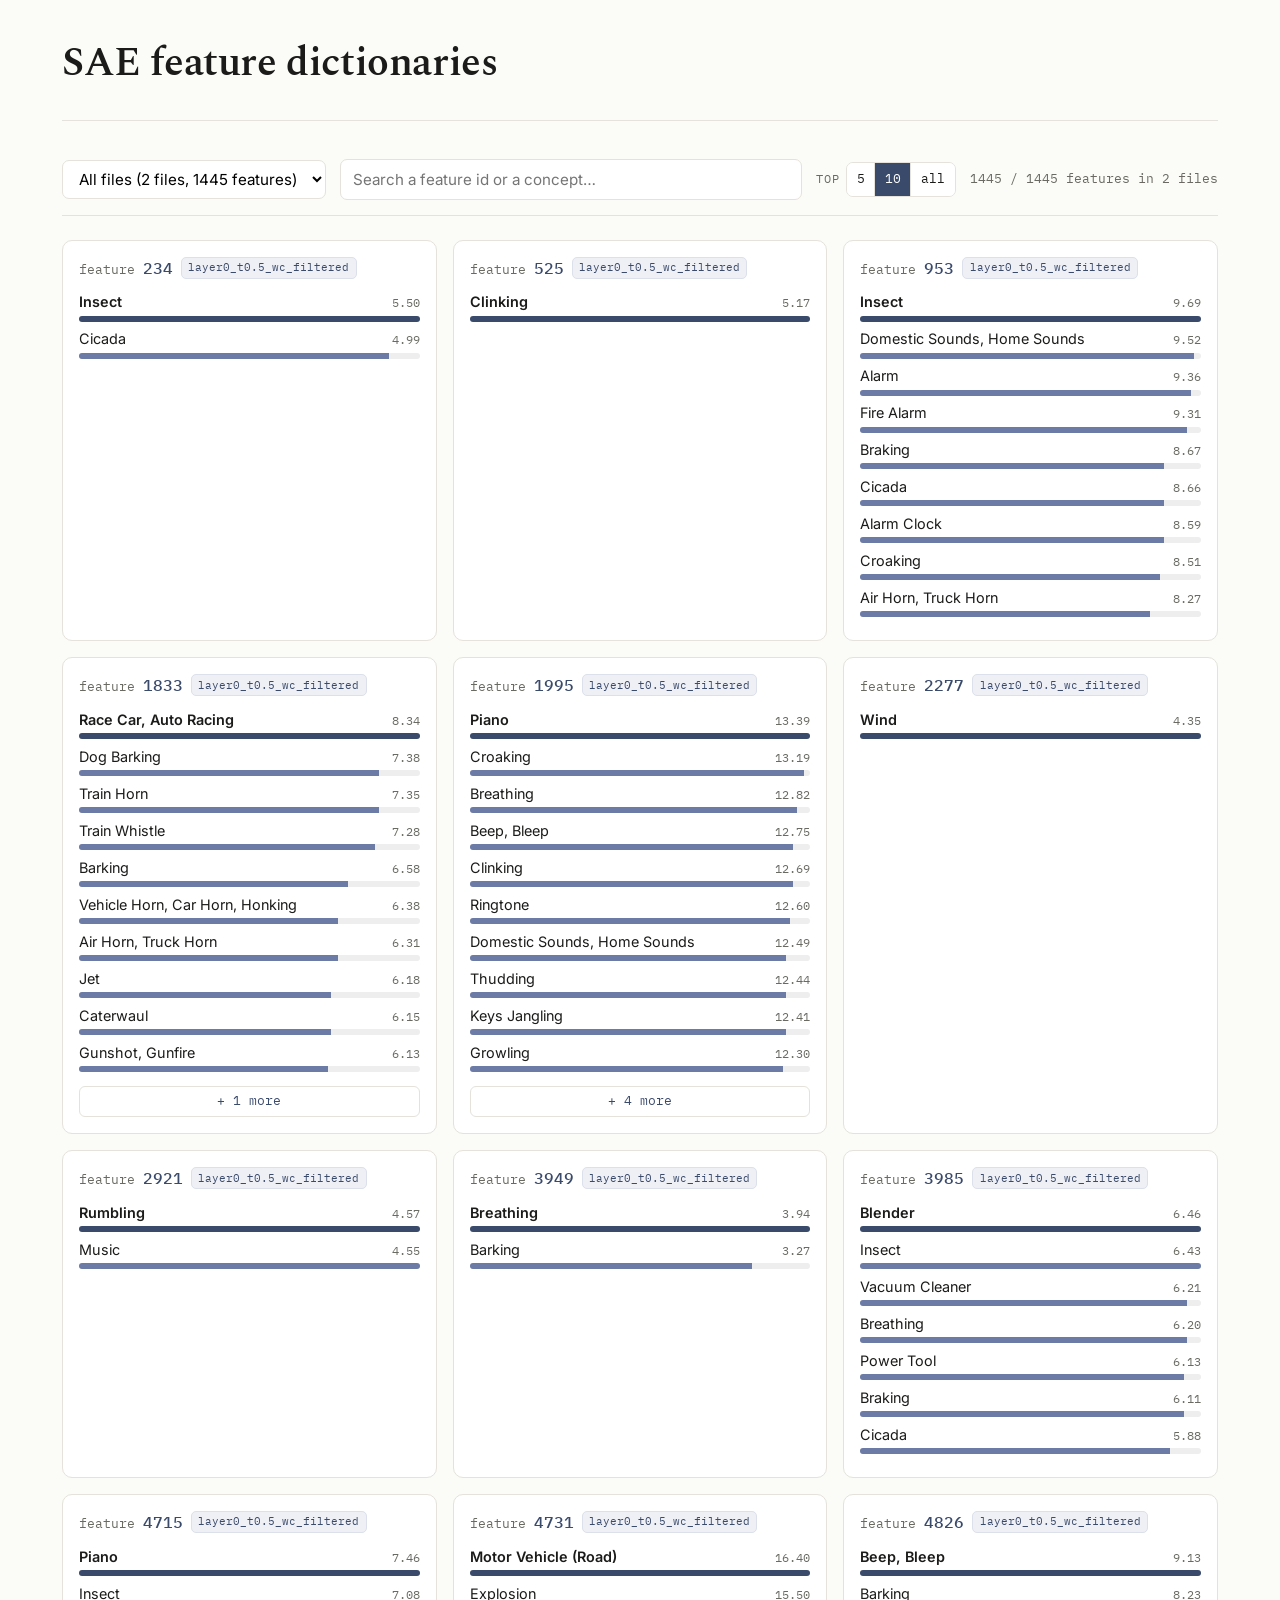
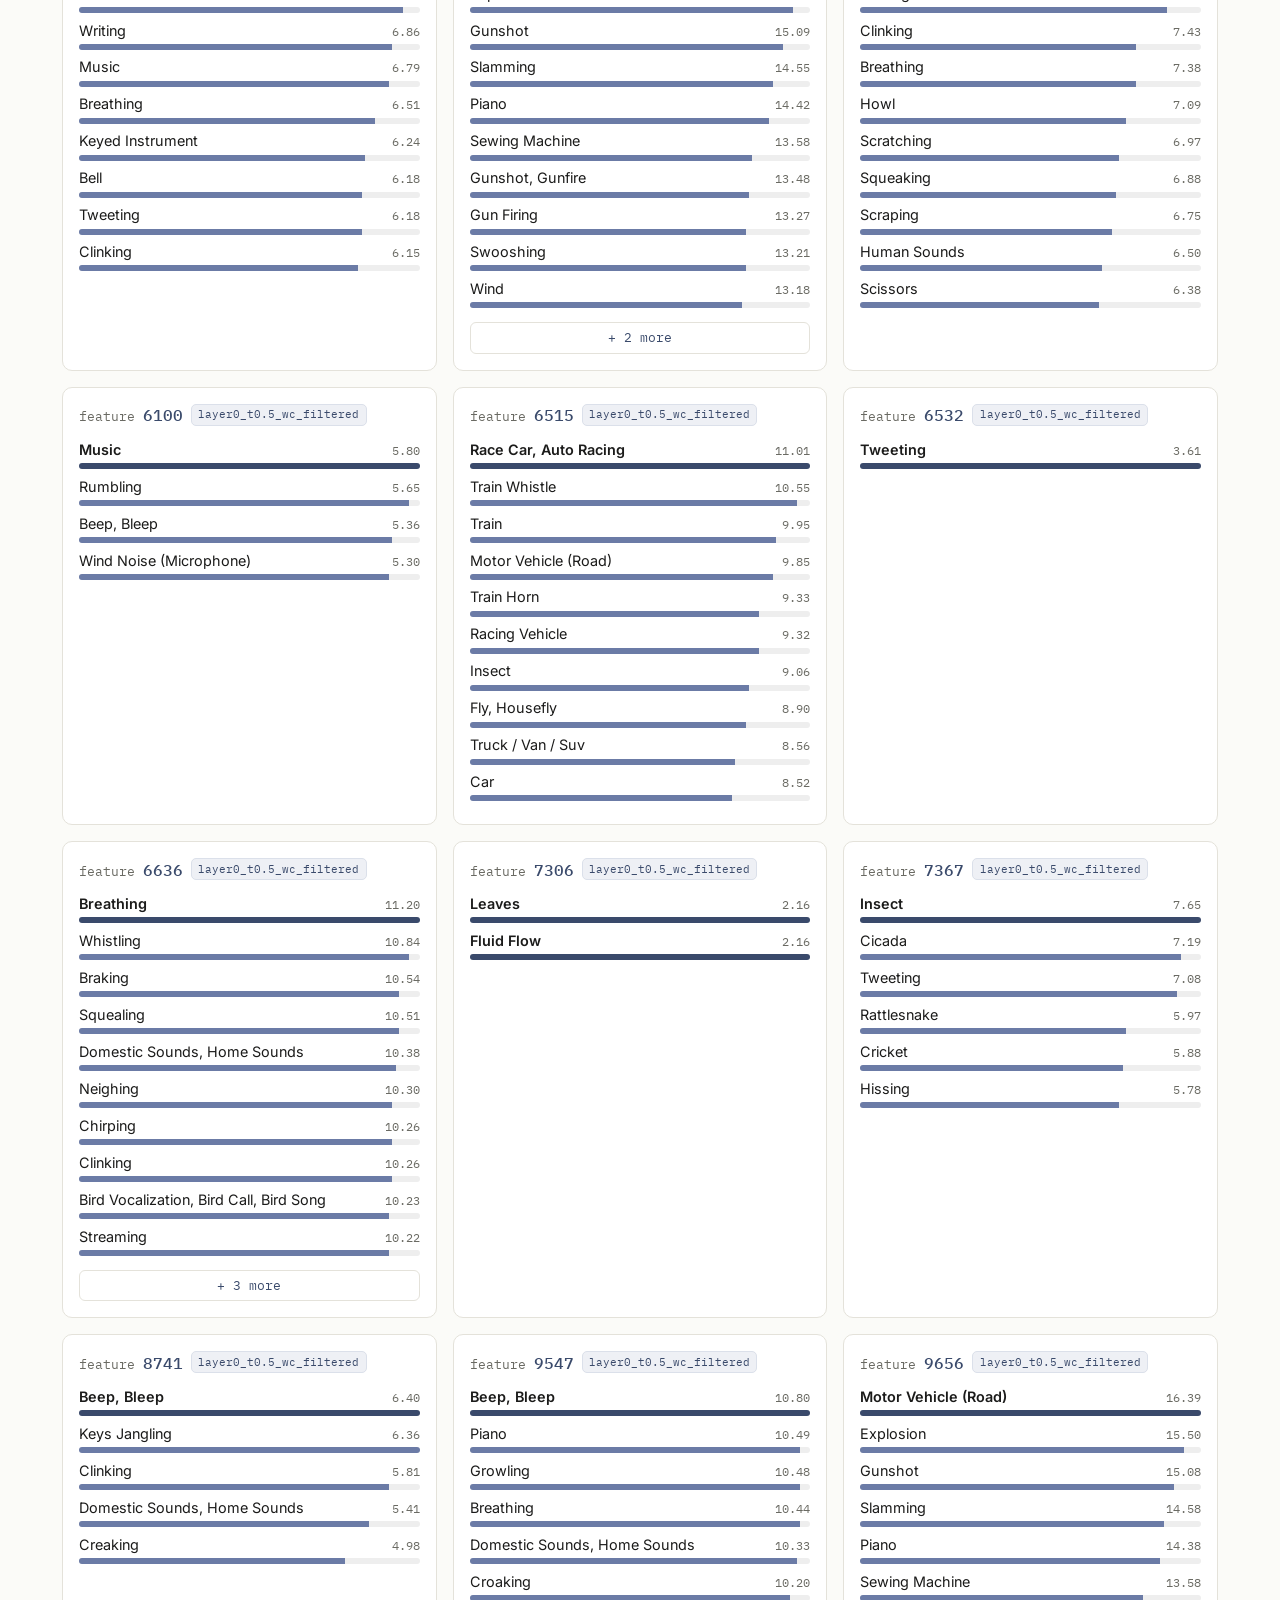
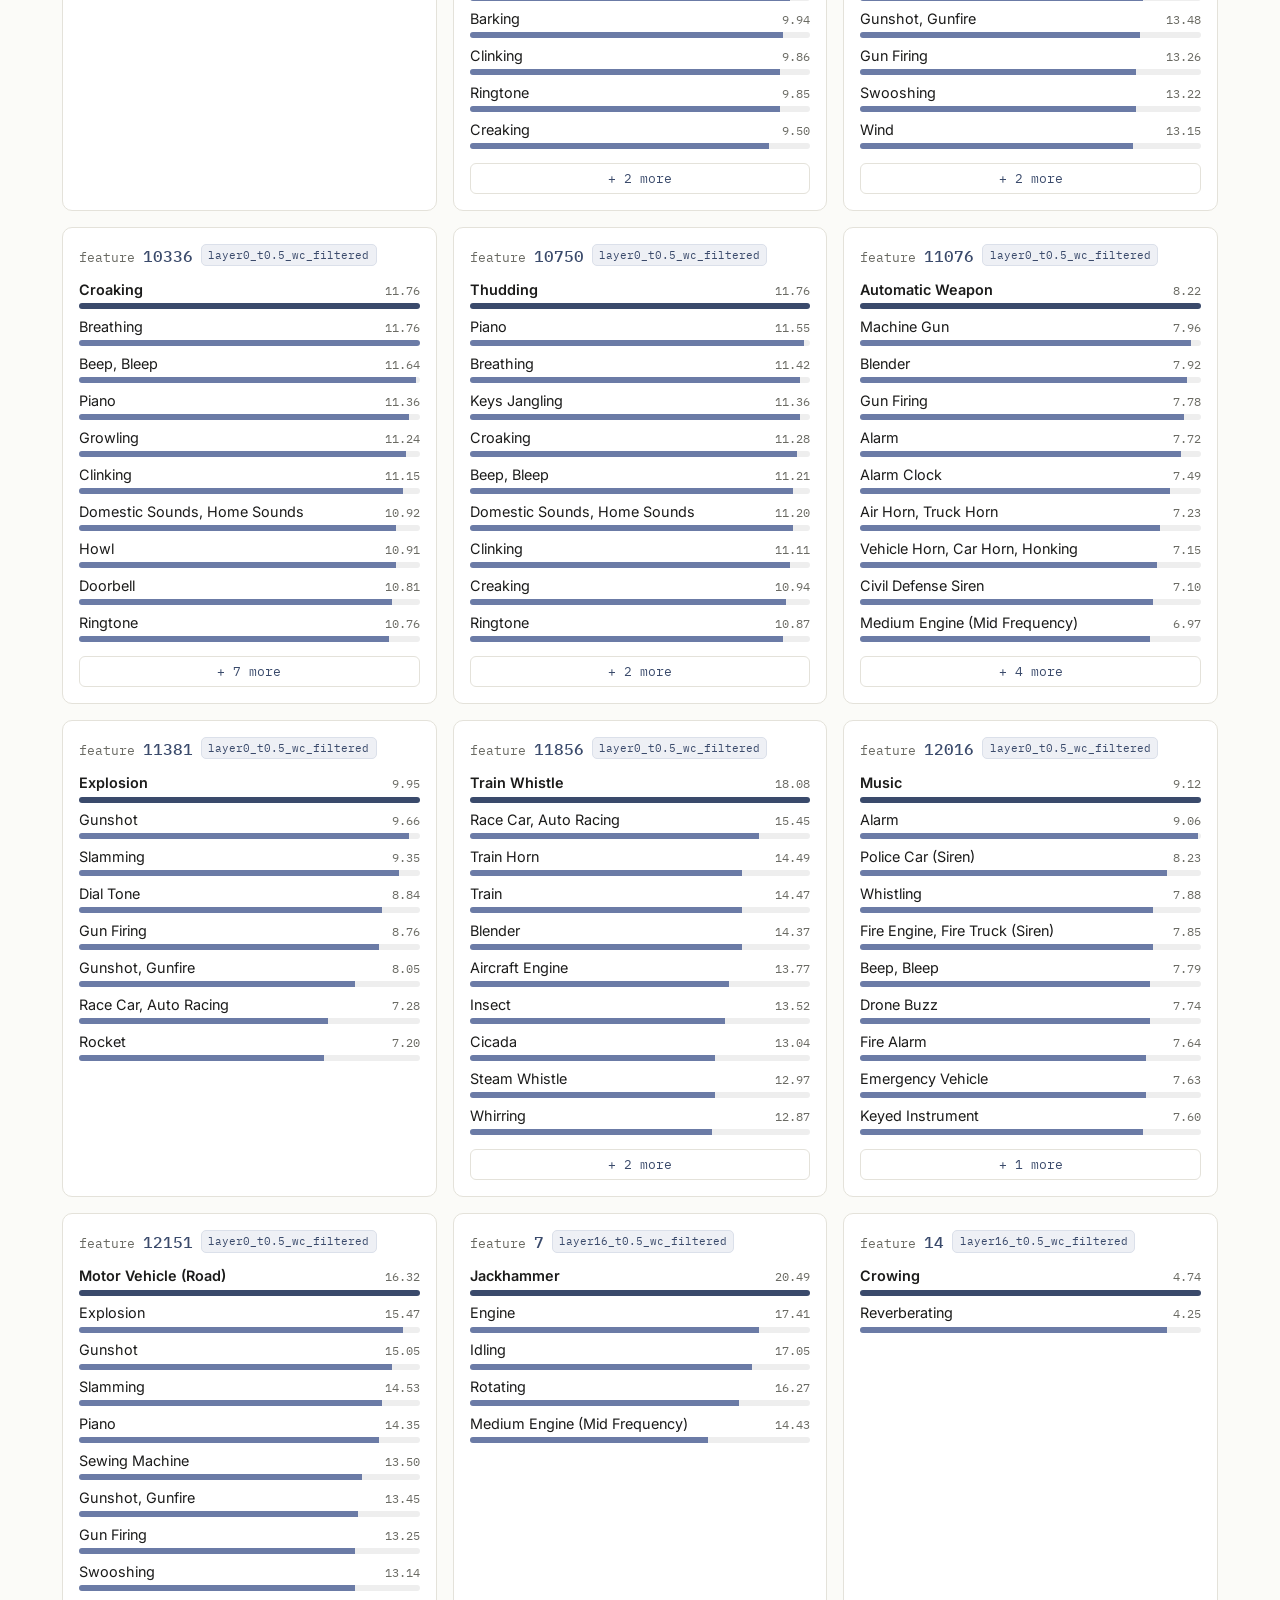
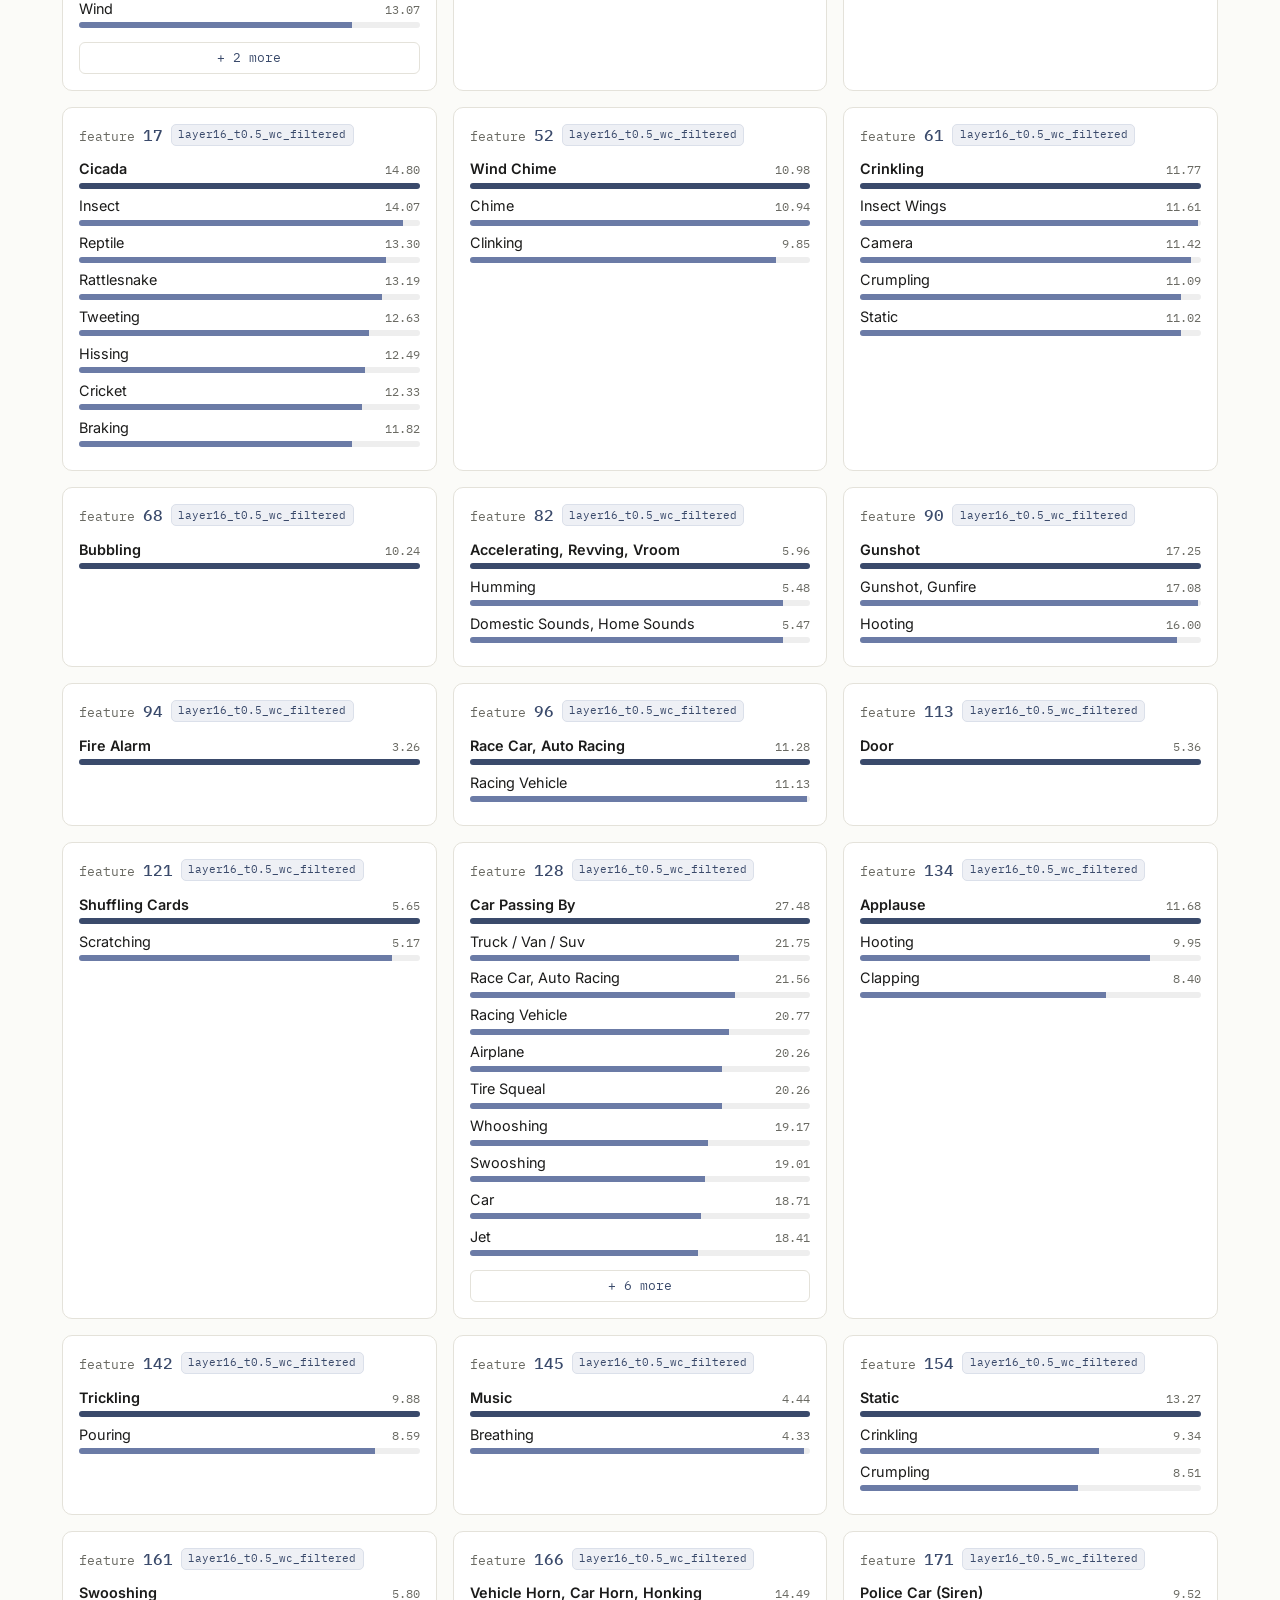
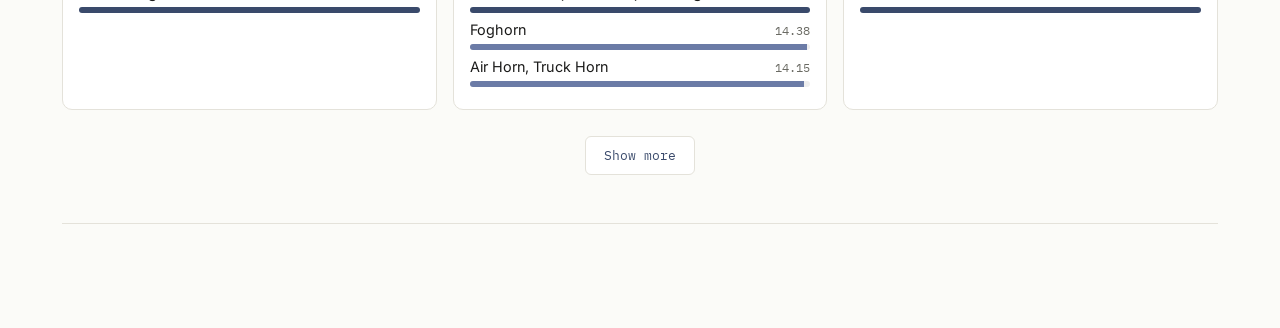
==== feat_site/index.html @ 9f679243 "features" ====
<!doctype html>
<html lang="en">
<head>
<meta charset="utf-8">
<meta name="viewport" content="width=device-width, initial-scale=1">
<title>SAE feature dictionaries</title>
<link href="https://cdn.jsdelivr.net/npm/bootstrap@5.3.3/dist/css/bootstrap.min.css" rel="stylesheet">
<link href="https://fonts.googleapis.com/css2?family=Spectral:wght@400;500;600&family=Inter:wght@400;500;600&family=IBM+Plex+Mono:wght@400;500&display=swap" rel="stylesheet">
<link href="assets/style.css" rel="stylesheet">
</head>
<body>
<div class="container page">
  <header class="page-head">
    <h1 class="page-title">SAE feature dictionaries</h1>
    
    
  </header>

  <div class="controls">
    <select id="fileselect" class="file-select" aria-label="Choose file"></select>
    <input id="search" class="search" type="search"
      placeholder="Search a feature id or a concept&hellip;" autocomplete="off">
    <div class="ctl-group">
      <span class="ctl-label">top</span>
      <div class="seg" id="topseg">
        <button data-top="5">5</button>
        <button data-top="10">10</button>
        <button data-top="all">all</button>
      </div>
    </div>
    <span class="count" id="count"></span>
  </div>

  <main id="grid" class="grid"></main>
  <div class="load-more-wrap"><button id="loadmore" class="more-btn" hidden>Show more</button></div>

  <footer class="page-foot"></footer>
</div>

<script id="feat-data" type="application/json">[{"label": "layer0_t0.5_wc_filtered", "features": [{"id": "234", "concepts": [{"label": "Insect", "score": 5.497981059936174}, {"label": "Cicada", "score": 4.986441928388727}]}, {"id": "525", "concepts": [{"label": "Clinking", "score": 5.16692954366849}]}, {"id": "953", "concepts": [{"label": "Insect", "score": 9.693608892305717}, {"label": "Domestic Sounds, Home Sounds", "score": 9.521941546646385}, {"label": "Alarm", "score": 9.355978454892968}, {"label": "Fire Alarm", "score": 9.311098923128055}, {"label": "Braking", "score": 8.66773242990781}, {"label": "Cicada", "score": 8.661914084389913}, {"label": "Alarm Clock", "score": 8.58941808680193}, {"label": "Croaking", "score": 8.509483874502624}, {"label": "Air Horn, Truck Horn", "score": 8.272303659598393}]}, {"id": "1833", "concepts": [{"label": "Race Car, Auto Racing", "score": 8.342959026667224}, {"label": "Dog Barking", "score": 7.381307679616384}, {"label": "Train Horn", "score": 7.345551204511264}, {"label": "Train Whistle", "score": 7.284923001400588}, {"label": "Barking", "score": 6.579825343803526}, {"label": "Vehicle Horn, Car Horn, Honking", "score": 6.382209384471036}, {"label": "Air Horn, Truck Horn", "score": 6.307901048532512}, {"label": "Jet", "score": 6.182323240119584}, {"label": "Caterwaul", "score": 6.153376821750539}, {"label": "Gunshot, Gunfire", "score": 6.129316453689152}, {"label": "Gun Firing", "score": 6.067485214552942}]}, {"id": "1995", "concepts": [{"label": "Piano", "score": 13.392192671926153}, {"label": "Croaking", "score": 13.186085941946095}, {"label": "Breathing", "score": 12.81736167932289}, {"label": "Beep, Bleep", "score": 12.748842169549192}, {"label": "Clinking", "score": 12.692805120296185}, {"label": "Ringtone", "score": 12.602602668114052}, {"label": "Domestic Sounds, Home Sounds", "score": 12.488989249646291}, {"label": "Thudding", "score": 12.43928082623681}, {"label": "Keys Jangling", "score": 12.4130060005618}, {"label": "Growling", "score": 12.300001740207009}, {"label": "Telephone Bell Ringing", "score": 12.292127563404085}, {"label": "Creaking", "score": 12.241260056157111}, {"label": "Clucking", "score": 12.12213862056977}, {"label": "Chinking", "score": 12.11674385629139}]}, {"id": "2277", "concepts": [{"label": "Wind", "score": 4.35407214432629}]}, {"id": "2921", "concepts": [{"label": "Rumbling", "score": 4.572833767737605}, {"label": "Music", "score": 4.552476929342084}]}, {"id": "3949", "concepts": [{"label": "Breathing", "score": 3.9371271257930855}, {"label": "Barking", "score": 3.2730288581620752}]}, {"id": "3985", "concepts": [{"label": "Blender", "score": 6.460724340433884}, {"label": "Insect", "score": 6.43324135811211}, {"label": "Vacuum Cleaner", "score": 6.212749876322706}, {"label": "Breathing", "score": 6.198005147413104}, {"label": "Power Tool", "score": 6.126811825269661}, {"label": "Braking", "score": 6.106904997692476}, {"label": "Cicada", "score": 5.883788932592286}]}, {"id": "4715", "concepts": [{"label": "Piano", "score": 7.460639789993398}, {"label": "Insect", "score": 7.084079226025225}, {"label": "Writing", "score": 6.859406386506815}, {"label": "Music", "score": 6.789639838242161}, {"label": "Breathing", "score": 6.510224910079582}, {"label": "Keyed Instrument", "score": 6.235450237650709}, {"label": "Bell", "score": 6.180851766448227}, {"label": "Tweeting", "score": 6.180851766448227}, {"label": "Clinking", "score": 6.151097233525784}]}, {"id": "4731", "concepts": [{"label": "Motor Vehicle (Road)", "score": 16.402723452885397}, {"label": "Explosion", "score": 15.502811069605386}, {"label": "Gunshot", "score": 15.089084165581593}, {"label": "Slamming", "score": 14.547711031692163}, {"label": "Piano", "score": 14.418997197847547}, {"label": "Sewing Machine", "score": 13.583349875319561}, {"label": "Gunshot, Gunfire", "score": 13.484058616621642}, {"label": "Gun Firing", "score": 13.270438807503593}, {"label": "Swooshing", "score": 13.209203683174419}, {"label": "Wind", "score": 13.180689959564742}, {"label": "Rocket", "score": 13.056542314275903}, {"label": "Breathing", "score": 12.812134758242111}]}, {"id": "4826", "concepts": [{"label": "Beep, Bleep", "score": 9.133854129429196}, {"label": "Barking", "score": 8.229571786881374}, {"label": "Clinking", "score": 7.431666248624411}, {"label": "Breathing", "score": 7.379717129718196}, {"label": "Howl", "score": 7.089928835215656}, {"label": "Scratching", "score": 6.973491833500432}, {"label": "Squeaking", "score": 6.881189269855609}, {"label": "Scraping", "score": 6.746948230921578}, {"label": "Human Sounds", "score": 6.496906013166073}, {"label": "Scissors", "score": 6.375803292807575}]}, {"id": "6100", "concepts": [{"label": "Music", "score": 5.800013070233034}, {"label": "Rumbling", "score": 5.645220315568708}, {"label": "Beep, Bleep", "score": 5.363120261094337}, {"label": "Wind Noise (Microphone)", "score": 5.303213189232854}]}, {"id": "6515", "concepts": [{"label": "Race Car, Auto Racing", "score": 11.008894525262772}, {"label": "Train Whistle", "score": 10.553930186685887}, {"label": "Train", "score": 9.95191307089229}, {"label": "Motor Vehicle (Road)", "score": 9.852366855399696}, {"label": "Train Horn", "score": 9.334637350298806}, {"label": "Racing Vehicle", "score": 9.316288226071975}, {"label": "Insect", "score": 9.060741974366724}, {"label": "Fly, Housefly", "score": 8.89623006196512}, {"label": "Truck / Van / Suv", "score": 8.562298482511377}, {"label": "Car", "score": 8.522449163407265}]}, {"id": "6532", "concepts": [{"label": "Tweeting", "score": 3.605274666628225}]}, {"id": "6636", "concepts": [{"label": "Breathing", "score": 11.19831173299872}, {"label": "Whistling", "score": 10.842989180049505}, {"label": "Braking", "score": 10.540244102044184}, {"label": "Squealing", "score": 10.511150700510093}, {"label": "Domestic Sounds, Home Sounds", "score": 10.383910790550127}, {"label": "Neighing", "score": 10.304576698707095}, {"label": "Chirping", "score": 10.2636640351302}, {"label": "Clinking", "score": 10.257817068281442}, {"label": "Bird Vocalization, Bird Call, Bird Song", "score": 10.226132563804613}, {"label": "Streaming", "score": 10.224385550842037}, {"label": "Train Whistle", "score": 10.00253222642859}, {"label": "Insect", "score": 9.906223846243556}, {"label": "Howl", "score": 9.745767988824479}]}, {"id": "7306", "concepts": [{"label": "Leaves", "score": 2.1574527886910433}, {"label": "Fluid Flow", "score": 2.1574527886910433}]}, {"id": "7367", "concepts": [{"label": "Insect", "score": 7.645446967941042}, {"label": "Cicada", "score": 7.191260373434176}, {"label": "Tweeting", "score": 7.084079226025225}, {"label": "Rattlesnake", "score": 5.973331746665077}, {"label": "Cricket", "score": 5.883788932592286}, {"label": "Hissing", "score": 5.775864118124321}]}, {"id": "8741", "concepts": [{"label": "Beep, Bleep", "score": 6.395215256093974}, {"label": "Keys Jangling", "score": 6.363751655216088}, {"label": "Clinking", "score": 5.808682359751102}, {"label": "Domestic Sounds, Home Sounds", "score": 5.405391948408903}, {"label": "Creaking", "score": 4.977035266704911}]}, {"id": "9547", "concepts": [{"label": "Beep, Bleep", "score": 10.801044876467099}, {"label": "Piano", "score": 10.494258780174842}, {"label": "Growling", "score": 10.477415848848112}, {"label": "Breathing", "score": 10.435088277599563}, {"label": "Domestic Sounds, Home Sounds", "score": 10.329097568544015}, {"label": "Croaking", "score": 10.196254909765042}, {"label": "Barking", "score": 9.935747647889691}, {"label": "Clinking", "score": 9.857760391727044}, {"label": "Ringtone", "score": 9.845856639310659}, {"label": "Creaking", "score": 9.503414647444846}, {"label": "Bell", "score": 9.430191327416996}, {"label": "Reverberating", "score": 9.254563342909409}]}, {"id": "9656", "concepts": [{"label": "Motor Vehicle (Road)", "score": 16.390473433211625}, {"label": "Explosion", "score": 15.502811069605386}, {"label": "Gunshot", "score": 15.077506643829626}, {"label": "Slamming", "score": 14.575194878380886}, {"label": "Piano", "score": 14.377392428540302}, {"label": "Sewing Machine", "score": 13.583349875319561}, {"label": "Gunshot, Gunfire", "score": 13.484058616621642}, {"label": "Gun Firing", "score": 13.262724286640239}, {"label": "Swooshing", "score": 13.218722970801744}, {"label": "Wind", "score": 13.153279486225868}, {"label": "Rocket", "score": 13.056542314275903}, {"label": "Breathing", "score": 12.800613374504882}]}, {"id": "10336", "concepts": [{"label": "Croaking", "score": 11.76103498613736}, {"label": "Breathing", "score": 11.760078152211737}, {"label": "Beep, Bleep", "score": 11.63670622118151}, {"label": "Piano", "score": 11.36337153586467}, {"label": "Growling", "score": 11.239561164831061}, {"label": "Clinking", "score": 11.149036807940316}, {"label": "Domestic Sounds, Home Sounds", "score": 10.919137939696808}, {"label": "Howl", "score": 10.908176005665418}, {"label": "Doorbell", "score": 10.806684901491222}, {"label": "Ringtone", "score": 10.75564334050842}, {"label": "Vehicle Horn, Car Horn, Honking", "score": 10.418581514270677}, {"label": "Barking", "score": 10.402451591129708}, {"label": "Ringing", "score": 10.391000242716222}, {"label": "Bell", "score": 10.321783105237811}, {"label": "Telephone Bell Ringing", "score": 10.207529350243082}, {"label": "Reverberating", "score": 10.201434219868561}, {"label": "Creaking", "score": 10.062590589819912}]}, {"id": "10750", "concepts": [{"label": "Thudding", "score": 11.758313671996973}, {"label": "Piano", "score": 11.550547440576603}, {"label": "Breathing", "score": 11.419969584047497}, {"label": "Keys Jangling", "score": 11.364241513300094}, {"label": "Croaking", "score": 11.279467790802462}, {"label": "Beep, Bleep", "score": 11.211850658957692}, {"label": "Domestic Sounds, Home Sounds", "score": 11.199979197016178}, {"label": "Clinking", "score": 11.109467044511153}, {"label": "Creaking", "score": 10.938651967404653}, {"label": "Ringtone", "score": 10.867519990837351}, {"label": "Knocking", "score": 10.803084944384999}, {"label": "Growling", "score": 10.737472287492364}]}, {"id": "11076", "concepts": [{"label": "Automatic Weapon", "score": 8.220156971279911}, {"label": "Machine Gun", "score": 7.961332387338602}, {"label": "Blender", "score": 7.9160291763221675}, {"label": "Gun Firing", "score": 7.780898284779594}, {"label": "Alarm", "score": 7.719968561727548}, {"label": "Alarm Clock", "score": 7.486578538769553}, {"label": "Air Horn, Truck Horn", "score": 7.232852592620078}, {"label": "Vehicle Horn, Car Horn, Honking", "score": 7.152466585999496}, {"label": "Civil Defense Siren", "score": 7.0956705810164555}, {"label": "Medium Engine (Mid Frequency)", "score": 6.969095074714442}, {"label": "Fire Alarm", "score": 6.965212505441053}, {"label": "Scissors", "score": 6.837808942202635}, {"label": "Buzzing", "score": 6.670421713428073}, {"label": "Domestic Sounds, Home Sounds", "score": 6.667638667179306}]}, {"id": "11381", "concepts": [{"label": "Explosion", "score": 9.95191307089229}, {"label": "Gunshot", "score": 9.65563115816923}, {"label": "Slamming", "score": 9.34652670165741}, {"label": "Dial Tone", "score": 8.83581336882402}, {"label": "Gun Firing", "score": 8.75743060922574}, {"label": "Gunshot, Gunfire", "score": 8.05021221845637}, {"label": "Race Car, Auto Racing", "score": 7.284923001400588}, {"label": "Rocket", "score": 7.202589129786291}]}, {"id": "11856", "concepts": [{"label": "Train Whistle", "score": 18.075383388793668}, {"label": "Race Car, Auto Racing", "score": 15.447822668742637}, {"label": "Train Horn", "score": 14.48642061614294}, {"label": "Train", "score": 14.470235142312157}, {"label": "Blender", "score": 14.370213545767067}, {"label": "Aircraft Engine", "score": 13.76855054885689}, {"label": "Insect", "score": 13.517313582303874}, {"label": "Cicada", "score": 13.042513592647133}, {"label": "Steam Whistle", "score": 12.972329798686086}, {"label": "Whirring", "score": 12.86766036361754}, {"label": "Power Tool", "score": 12.807681963892737}, {"label": "Jet", "score": 12.655149422248124}]}, {"id": "12016", "concepts": [{"label": "Music", "score": 9.115141529187014}, {"label": "Alarm", "score": 9.05701676404333}, {"label": "Police Car (Siren)", "score": 8.232072371967412}, {"label": "Whistling", "score": 7.882299148674002}, {"label": "Fire Engine, Fire Truck (Siren)", "score": 7.846275736039237}, {"label": "Beep, Bleep", "score": 7.786025589658415}, {"label": "Drone Buzz", "score": 7.74339090510318}, {"label": "Fire Alarm", "score": 7.63592330149844}, {"label": "Emergency Vehicle", "score": 7.629622872271857}, {"label": "Keyed Instrument", "score": 7.601650568794463}, {"label": "Buzzing", "score": 7.554181430656217}]}, {"id": "12151", "concepts": [{"label": "Motor Vehicle (Road)", "score": 16.315606082124717}, {"label": "Explosion", "score": 15.474252804257661}, {"label": "Gunshot", "score": 15.054155553321342}, {"label": "Slamming", "score": 14.526865915051552}, {"label": "Piano", "score": 14.35058823424479}, {"label": "Sewing Machine", "score": 13.502634959185091}, {"label": "Gunshot, Gunfire", "score": 13.452909331377057}, {"label": "Gun Firing", "score": 13.248914648763332}, {"label": "Swooshing", "score": 13.141314276119346}, {"label": "Wind", "score": 13.06510999618192}, {"label": "Rocket", "score": 13.056542314275903}, {"label": "Breathing", "score": 12.790259924199637}]}]}, {"label": "layer16_t0.5_wc_filtered", "features": [{"id": "7", "concepts": [{"label": "Jackhammer", "score": 20.49494925796755}, {"label": "Engine", "score": 17.405462750631248}, {"label": "Idling", "score": 17.05415734732502}, {"label": "Rotating", "score": 16.270181469531625}, {"label": "Medium Engine (Mid Frequency)", "score": 14.428519492110647}]}, {"id": "14", "concepts": [{"label": "Crowing", "score": 4.739411097176328}, {"label": "Reverberating", "score": 4.2496915162196505}]}, {"id": "17", "concepts": [{"label": "Cicada", "score": 14.79759703610529}, {"label": "Insect", "score": 14.067656060997107}, {"label": "Reptile", "score": 13.299797675964458}, {"label": "Rattlesnake", "score": 13.19053925715866}, {"label": "Tweeting", "score": 12.633973553579064}, {"label": "Hissing", "score": 12.492013733884148}, {"label": "Cricket", "score": 12.326999573327054}, {"label": "Braking", "score": 11.820971922552125}]}, {"id": "52", "concepts": [{"label": "Wind Chime", "score": 10.981430697455915}, {"label": "Chime", "score": 10.93851540894775}, {"label": "Clinking", "score": 9.854525258220928}]}, {"id": "61", "concepts": [{"label": "Crinkling", "score": 11.765031032052129}, {"label": "Insect Wings", "score": 11.614336428317056}, {"label": "Camera", "score": 11.424359038174568}, {"label": "Crumpling", "score": 11.090245865914289}, {"label": "Static", "score": 11.017554807786913}]}, {"id": "68", "concepts": [{"label": "Bubbling", "score": 10.235057802042473}]}, {"id": "82", "concepts": [{"label": "Accelerating, Revving, Vroom", "score": 5.9638857747172676}, {"label": "Humming", "score": 5.475387640872252}, {"label": "Domestic Sounds, Home Sounds", "score": 5.471356556543497}]}, {"id": "90", "concepts": [{"label": "Gunshot", "score": 17.250703300037333}, {"label": "Gunshot, Gunfire", "score": 17.08414616002411}, {"label": "Hooting", "score": 16.00417160323862}]}, {"id": "94", "concepts": [{"label": "Fire Alarm", "score": 3.257417799919164}]}, {"id": "96", "concepts": [{"label": "Race Car, Auto Racing", "score": 11.275678234934514}, {"label": "Racing Vehicle", "score": 11.126526902845955}]}, {"id": "113", "concepts": [{"label": "Door", "score": 5.362567698309206}]}, {"id": "121", "concepts": [{"label": "Shuffling Cards", "score": 5.650249770760988}, {"label": "Scratching", "score": 5.173960797591891}]}, {"id": "128", "concepts": [{"label": "Car Passing By", "score": 27.48234767077586}, {"label": "Truck / Van / Suv", "score": 21.745541208550776}, {"label": "Race Car, Auto Racing", "score": 21.55796792873529}, {"label": "Racing Vehicle", "score": 20.77058390190988}, {"label": "Airplane", "score": 20.2630577026805}, {"label": "Tire Squeal", "score": 20.2604746333476}, {"label": "Whooshing", "score": 19.17493968809827}, {"label": "Swooshing", "score": 19.008852981779075}, {"label": "Car", "score": 18.706314201021506}, {"label": "Jet", "score": 18.410739353705083}, {"label": "Subway, Metro, Underground", "score": 18.320541937040048}, {"label": "Roaring", "score": 17.669575836881528}, {"label": "Motorcycle", "score": 17.482775096629474}, {"label": "Motor Vehicle (Road)", "score": 17.064627688182647}, {"label": "Braking", "score": 16.81775860758287}, {"label": "Railroad Car, Train Wagon", "score": 15.848970233767808}]}, {"id": "134", "concepts": [{"label": "Applause", "score": 11.683216139943532}, {"label": "Hooting", "score": 9.953844665377538}, {"label": "Clapping", "score": 8.39546852363955}]}, {"id": "142", "concepts": [{"label": "Trickling", "score": 9.878331148019655}, {"label": "Pouring", "score": 8.592528289084694}]}, {"id": "145", "concepts": [{"label": "Music", "score": 4.435539436619066}, {"label": "Breathing", "score": 4.326928345850003}]}, {"id": "154", "concepts": [{"label": "Static", "score": 13.266576347600745}, {"label": "Crinkling", "score": 9.340775719530766}, {"label": "Crumpling", "score": 8.508054726224088}]}, {"id": "161", "concepts": [{"label": "Swooshing", "score": 5.795012467858754}]}, {"id": "166", "concepts": [{"label": "Vehicle Horn, Car Horn, Honking", "score": 14.48660108603902}, {"label": "Foghorn", "score": 14.37678710612486}, {"label": "Air Horn, Truck Horn", "score": 14.152040755505267}]}, {"id": "171", "concepts": [{"label": "Police Car (Siren)", "score": 9.515263649768414}]}, {"id": "186", "concepts": [{"label": "Wind Chime", "score": 3.434676054756572}]}, {"id": "191", "concepts": [{"label": "Steam Whistle", "score": 6.010992397396536}]}, {"id": "206", "concepts": [{"label": "Braking", "score": 3.8915265391443197}]}, {"id": "212", "concepts": [{"label": "Leaves", "score": 3.347664677766942}]}, {"id": "214", "concepts": [{"label": "Camera", "score": 15.338124641260105}, {"label": "Camera Shutter", "score": 14.769962397769335}, {"label": "Static", "score": 14.112322656799302}, {"label": "Crinkling", "score": 13.359467038670715}, {"label": "Crumpling", "score": 13.091820965866365}, {"label": "Insect Wings", "score": 12.537003596154019}, {"label": "Typewriter", "score": 12.50588486696125}]}, {"id": "227", "concepts": [{"label": "Human Sounds", "score": 14.669539907160436}, {"label": "Bleat", "score": 14.337451760158874}, {"label": "Cattle, Bovinae", "score": 14.259712806025151}, {"label": "Mooing", "score": 13.341055587966224}]}, {"id": "228", "concepts": [{"label": "Rub", "score": 11.181322319380468}, {"label": "Scratching", "score": 10.092120754801439}, {"label": "Filing (Rasp)", "score": 9.918611740266602}, {"label": "Writing", "score": 9.133801974373231}]}, {"id": "239", "concepts": [{"label": "Car Passing By", "score": 27.433070518616507}, {"label": "Truck / Van / Suv", "score": 22.262329542482377}, {"label": "Tire Squeal", "score": 20.601734267990064}, {"label": "Whooshing", "score": 19.7999024903558}, {"label": "Motorcycle", "score": 19.531361639303757}, {"label": "Racing Vehicle", "score": 19.42380100958587}, {"label": "Swooshing", "score": 19.252187853845466}, {"label": "Airplane", "score": 19.191309956608322}, {"label": "Roaring", "score": 19.089029297435104}, {"label": "Car", "score": 19.05189848060474}, {"label": "Race Car, Auto Racing", "score": 19.018074845768925}, {"label": "Subway, Metro, Underground", "score": 17.722334531491846}, {"label": "Motor Vehicle (Road)", "score": 17.624821863700657}, {"label": "Braking", "score": 17.135015429806884}, {"label": "Jet", "score": 16.73783905107358}]}, {"id": "247", "concepts": [{"label": "Clanging", "score": 10.507581067868863}, {"label": "Bouncing", "score": 9.475800768515583}, {"label": "Cowbell", "score": 9.33040771293129}, {"label": "Percussion", "score": 9.320609344362428}, {"label": "Glass", "score": 9.075694198147723}, {"label": "Clucking", "score": 8.72858513375593}, {"label": "Knocking", "score": 8.727278348105747}, {"label": "Clinking", "score": 8.348376456818654}]}, {"id": "261", "concepts": [{"label": "Humming", "score": 3.8849512020239207}]}, {"id": "263", "concepts": [{"label": "Drone Buzz", "score": 7.325763420084964}, {"label": "Blowing", "score": 6.846737008042862}, {"label": "Train Whistle", "score": 6.7680625104222605}]}, {"id": "279", "concepts": [{"label": "Breathing", "score": 6.450952427311426}, {"label": "Buzzing", "score": 5.987393813670136}]}, {"id": "285", "concepts": [{"label": "Alarm Clock", "score": 10.040501550482237}]}, {"id": "286", "concepts": [{"label": "Blender", "score": 21.980111316382807}, {"label": "Race Car, Auto Racing", "score": 19.924301131263324}, {"label": "Power Tool", "score": 19.51838425517334}, {"label": "Chainsaw", "score": 19.091369123094648}, {"label": "Sawing", "score": 18.697387561102015}, {"label": "Racing Vehicle", "score": 16.81891192321595}, {"label": "Electric Motor", "score": 16.719660532449627}, {"label": "Drilling", "score": 16.57047074470962}, {"label": "Vacuum Cleaner", "score": 16.537573890352792}]}, {"id": "288", "concepts": [{"label": "Whale Vocalization", "score": 10.716845546441741}, {"label": "Roar", "score": 10.68552258357701}]}, {"id": "291", "concepts": [{"label": "Rustling", "score": 10.425256610108953}, {"label": "Wind Noise (Microphone)", "score": 9.932897256481933}, {"label": "Wind Turbulence", "score": 9.807203852058619}, {"label": "Rustling Leaves", "score": 8.976041551586066}]}, {"id": "295", "concepts": [{"label": "Computer Keyboard", "score": 6.421717098625057}]}, {"id": "299", "concepts": [{"label": "Vehicle Beep", "score": 11.894762365916346}, {"label": "Alarm Clock", "score": 8.48757754270709}, {"label": "Bat", "score": 8.480097422080625}, {"label": "Rodents, Rats, Mice", "score": 8.1565949110886}]}, {"id": "306", "concepts": [{"label": "Bleat", "score": 8.497859962043467}]}, {"id": "312", "concepts": [{"label": "Wind", "score": 6.78712401915846}]}, {"id": "329", "concepts": [{"label": "Clicking", "score": 12.637406631481303}, {"label": "Camera", "score": 12.055048896743742}, {"label": "Camera Shutter", "score": 11.81833104710934}, {"label": "Crunching", "score": 11.489718404984188}, {"label": "Ticking", "score": 11.35590583230172}]}, {"id": "331", "concepts": [{"label": "Foghorn", "score": 9.252098580588028}]}, {"id": "352", "concepts": [{"label": "Applause", "score": 22.91948683197252}, {"label": "Clapping", "score": 17.25007976140657}, {"label": "Percussion", "score": 12.89954247885256}, {"label": "Hands", "score": 11.977636952648474}]}, {"id": "353", "concepts": [{"label": "Engine", "score": 3.7531297858751063}]}, {"id": "358", "concepts": [{"label": "Whistling", "score": 9.181491804412023}, {"label": "Fire Alarm", "score": 9.093926988156344}, {"label": "Chirping", "score": 8.540611875488322}, {"label": "Telephone Bell Ringing", "score": 8.21065449511218}, {"label": "Beep, Bleep", "score": 7.9868385901274666}]}, {"id": "360", "concepts": [{"label": "Jet", "score": 4.802951910373784}]}, {"id": "362", "concepts": [{"label": "Chime", "score": 16.147748300235644}, {"label": "Wind Chime", "score": 15.646144907879455}, {"label": "Alarm Clock", "score": 15.470127296295958}, {"label": "Fire Alarm", "score": 14.336538691983925}, {"label": "Alarm", "score": 13.836063385715724}, {"label": "Telephone Bell Ringing", "score": 12.758492643587092}, {"label": "Bell", "score": 12.736846881245011}, {"label": "Clinking", "score": 12.729487624745472}, {"label": "Bicycle Bell", "score": 12.036740716753181}, {"label": "Ringtone", "score": 11.943400579430408}]}, {"id": "369", "concepts": [{"label": "Wind Chime", "score": 15.116687259052327}, {"label": "Clinking", "score": 10.42935706705505}, {"label": "Chime", "score": 10.425934865442674}]}, {"id": "387", "concepts": [{"label": "Piano", "score": 5.271065629758401}]}, {"id": "390", "concepts": [{"label": "Steam", "score": 8.439548141069348}, {"label": "Industrial Machine", "score": 6.972484498930034}, {"label": "Hissing", "score": 6.869955271309759}, {"label": "Blowing", "score": 6.846737008042862}, {"label": "Whip", "score": 6.564640507566556}]}, {"id": "393", "concepts": [{"label": "Keyed Instrument", "score": 4.364469770755725}]}, {"id": "394", "concepts": [{"label": "Gun Firing", "score": 13.30827481528351}, {"label": "Slamming", "score": 12.781171920409081}, {"label": "Gunshot", "score": 11.92858006790105}, {"label": "Gunshot, Gunfire", "score": 10.24595355216025}]}, {"id": "397", "concepts": [{"label": "Alarm", "score": 8.571727133819227}, {"label": "Alarm Clock", "score": 8.043447958946894}]}, {"id": "404", "concepts": [{"label": "Cicada", "score": 6.691304971896818}, {"label": "Insect", "score": 6.684607024203521}]}, {"id": "408", "concepts": [{"label": "Rotating", "score": 6.039094839048162}]}, {"id": "438", "concepts": [{"label": "Howl", "score": 10.618492695325788}, {"label": "Police Car (Siren)", "score": 10.609649780241838}, {"label": "Whining", "score": 10.319865745116125}, {"label": "Squeaking", "score": 9.79440592090648}]}, {"id": "440", "concepts": [{"label": "Keys Jangling", "score": 9.859624401562114}, {"label": "Crinkling", "score": 9.150554493477609}, {"label": "Insect Wings", "score": 8.391979236458175}]}, {"id": "444", "concepts": [{"label": "Train Wheels Squealing", "score": 10.344832118160555}, {"label": "Braking", "score": 9.786801687534968}, {"label": "Train Horn", "score": 9.611052098006603}, {"label": "Whistling", "score": 9.588218821105205}, {"label": "Insect", "score": 9.553769582622513}, {"label": "Train Whistle", "score": 9.538798274457372}]}, {"id": "450", "concepts": [{"label": "Train Horn", "score": 14.767282305061777}, {"label": "Civil Defense Siren", "score": 12.278505267161746}, {"label": "Air Horn, Truck Horn", "score": 12.100910882123177}, {"label": "Vehicle Horn, Car Horn, Honking", "score": 11.205159246979717}]}, {"id": "479", "concepts": [{"label": "Hissing", "score": 6.085291415772091}]}, {"id": "480", "concepts": [{"label": "Humming", "score": 4.815296878530691}]}, {"id": "483", "concepts": [{"label": "Barking", "score": 8.955540440854689}]}, {"id": "484", "concepts": [{"label": "Typewriter", "score": 17.123251781339047}, {"label": "Computer Keyboard", "score": 16.618204937113905}, {"label": "Typing", "score": 15.35038329312291}]}, {"id": "503", "concepts": [{"label": "Chatter", "score": 8.976041551586066}, {"label": "Streaming", "score": 7.003066639803362}]}, {"id": "506", "concepts": [{"label": "Water", "score": 14.249270157876255}]}, {"id": "517", "concepts": [{"label": "Slamming", "score": 7.233646526084595}, {"label": "Typing", "score": 5.811436028578189}, {"label": "Striking/Hitting", "score": 5.735248127648249}]}, {"id": "525", "concepts": [{"label": "Insect", "score": 13.798372427764686}, {"label": "Whistling", "score": 13.432559235797147}, {"label": "Cricket", "score": 12.989084027543596}, {"label": "Chirping", "score": 12.965405414110329}, {"label": "Clunking", "score": 11.680477904141474}, {"label": "Animal Body", "score": 11.509792370688553}, {"label": "Bird Vocalization, Bird Call, Bird Song", "score": 11.492586112316918}, {"label": "Appliance Beep", "score": 11.46139298755889}]}, {"id": "526", "concepts": [{"label": "Whistling", "score": 3.4810873952999253}]}, {"id": "528", "concepts": [{"label": "Swooshing", "score": 3.4226277162403975}]}, {"id": "542", "concepts": [{"label": "Drone Buzz", "score": 11.52855017413838}, {"label": "Buzzing", "score": 8.508175929025235}]}, {"id": "559", "concepts": [{"label": "Ticking", "score": 9.212238030389566}, {"label": "Typing", "score": 8.85369165162924}, {"label": "Computer Keyboard", "score": 7.984834621698255}, {"label": "Typewriter", "score": 7.785301745627687}, {"label": "Rattling", "score": 7.395307508034334}]}, {"id": "568", "concepts": [{"label": "Motor Vehicle (Road)", "score": 13.721247701813235}, {"label": "Truck / Van / Suv", "score": 11.32335468005321}, {"label": "Rocket", "score": 8.948389221005671}, {"label": "Wind", "score": 8.571670768843617}]}, {"id": "569", "concepts": [{"label": "Fire Alarm", "score": 17.188306140313273}, {"label": "Cricket", "score": 17.050314021284965}, {"label": "Cicada", "score": 16.508977616976253}, {"label": "Insect", "score": 15.66523513477929}, {"label": "Tweeting", "score": 15.389830893972738}, {"label": "Rattlesnake", "score": 15.07781444956501}, {"label": "Hissing", "score": 14.845656611575661}, {"label": "Telephone Dialing", "score": 14.801659244601879}, {"label": "Alarm", "score": 14.755211220903416}, {"label": "Ringing", "score": 13.973677075831208}, {"label": "Alarm Clock", "score": 13.580457785557446}]}, {"id": "577", "concepts": [{"label": "Telephone Bell Ringing", "score": 17.411745101012063}, {"label": "Wind Chime", "score": 16.939223406952923}, {"label": "Bicycle Bell", "score": 15.533054091534435}, {"label": "Clinking", "score": 15.457245494764397}, {"label": "Ringing", "score": 15.430051643305566}, {"label": "Chime", "score": 15.071809988414772}]}, {"id": "578", "concepts": [{"label": "Police Car (Siren)", "score": 6.245682385551437}, {"label": "Fire Engine, Fire Truck (Siren)", "score": 6.213763712640659}]}, {"id": "580", "concepts": [{"label": "Braking", "score": 3.8915265391443197}]}, {"id": "584", "concepts": [{"label": "Train Horn", "score": 12.50588486696125}, {"label": "Air Horn, Truck Horn", "score": 11.132187761234038}, {"label": "Foghorn", "score": 10.824160775565925}, {"label": "Vehicle Horn, Car Horn, Honking", "score": 10.786925272036843}, {"label": "Civil Defense Siren", "score": 10.423376217779847}]}, {"id": "585", "concepts": [{"label": "Rattlesnake", "score": 6.77885561718356}]}, {"id": "588", "concepts": [{"label": "Organ", "score": 3.6928346961700877}]}, {"id": "596", "concepts": [{"label": "Scraping", "score": 7.643209893017037}, {"label": "Slamming", "score": 7.233646526084595}, {"label": "Rustling", "score": 7.138708023483001}, {"label": "Breathing", "score": 6.995672634040702}, {"label": "Creaking", "score": 6.985861045776282}, {"label": "Gunshot", "score": 6.879106991014429}, {"label": "Growling", "score": 6.806485282690108}, {"label": "Walking", "score": 6.785330937661215}, {"label": "Fluid Flow", "score": 6.6803150428850095}]}, {"id": "603", "concepts": [{"label": "Police Car (Siren)", "score": 6.245682385551437}]}, {"id": "604", "concepts": [{"label": "Music", "score": 5.433825545022768}, {"label": "Civil Defense Siren", "score": 5.343786627175136}]}, {"id": "629", "concepts": [{"label": "Percussion", "score": 13.924309102310884}, {"label": "Clapping", "score": 11.699250597582711}]}, {"id": "633", "concepts": [{"label": "Hissing", "score": 10.875572672907348}, {"label": "Bell", "score": 9.679644865625338}]}, {"id": "634", "concepts": [{"label": "Songbird", "score": 10.816286493095024}]}, {"id": "637", "concepts": [{"label": "Whooshing", "score": 10.851595178814815}, {"label": "Swooshing", "score": 10.539781971095465}, {"label": "Swishing", "score": 8.1389886177566}]}, {"id": "640", "concepts": [{"label": "Whining", "score": 13.381508678148188}, {"label": "Howl", "score": 11.833610882445909}, {"label": "Braking", "score": 10.995973145426682}, {"label": "Police Car (Siren)", "score": 10.830202599268352}, {"label": "Fire Engine, Fire Truck (Siren)", "score": 10.774854652801652}]}, {"id": "642", "concepts": [{"label": "Clapping", "score": 5.09168644969639}]}, {"id": "650", "concepts": [{"label": "Chatter", "score": 13.409550004911202}, {"label": "Plucking", "score": 9.142606528757126}, {"label": "Wind", "score": 8.980117650261704}]}, {"id": "656", "concepts": [{"label": "Gun Firing", "score": 11.62217487641259}, {"label": "Gunshot, Gunfire", "score": 9.70981340340164}, {"label": "Gunshot", "score": 9.656491201682684}, {"label": "Clinking", "score": 8.72651027667229}, {"label": "Clapping", "score": 8.39546852363955}, {"label": "Bell", "score": 7.965331198727586}, {"label": "Walking", "score": 7.869433985429376}]}, {"id": "661", "concepts": [{"label": "Train Whistle", "score": 17.724095645626857}, {"label": "Train Horn", "score": 15.892326760444963}, {"label": "Steam Whistle", "score": 14.18560453227808}, {"label": "Train", "score": 14.05226150272953}, {"label": "Blowing", "score": 13.3470541071975}, {"label": "Train Wheels Squealing", "score": 12.964175718824821}, {"label": "Doorbell", "score": 12.95696879709687}, {"label": "Alarm Clock", "score": 12.866407270574241}]}, {"id": "664", "concepts": [{"label": "Train Wheels Squealing", "score": 15.537275032008306}, {"label": "Tire Squeal", "score": 10.947656281078693}, {"label": "Braking", "score": 10.659019974964698}, {"label": "Squealing", "score": 10.642798592463388}, {"label": "Train", "score": 10.287426726442204}, {"label": "Squeaking", "score": 10.227649758672895}, {"label": "Alarm", "score": 10.121723954254183}]}, {"id": "665", "concepts": [{"label": "Insect", "score": 10.433921023409649}, {"label": "Rattlesnake", "score": 10.106493938131862}, {"label": "Sizzling", "score": 9.631324669565656}, {"label": "Clapping", "score": 9.614796187815955}, {"label": "Whining", "score": 9.53291530244594}, {"label": "Cricket", "score": 9.51692231584872}, {"label": "Howl", "score": 9.406644856217822}, {"label": "Crinkling", "score": 9.340775719530766}, {"label": "Percussion", "score": 9.320609344362428}, {"label": "Whistling", "score": 9.244757912844415}]}, {"id": "677", "concepts": [{"label": "Fire Alarm", "score": 11.853930120415043}, {"label": "Alarm", "score": 9.044250765883307}, {"label": "Train Wheels Squealing", "score": 7.7460316271416545}]}, {"id": "681", "concepts": [{"label": "Chatter", "score": 10.50119775921722}, {"label": "Typing", "score": 9.409385009466533}, {"label": "Growling", "score": 9.345615372424714}, {"label": "Computer Keyboard", "score": 9.014433812930653}, {"label": "Motor Vehicle (Road)", "score": 8.577852348399093}, {"label": "Car", "score": 8.322648373436321}, {"label": "Creaking", "score": 8.172857482722554}, {"label": "Barking", "score": 7.988353587302009}, {"label": "Scraping", "score": 7.981298146010176}]}, {"id": "691", "concepts": [{"label": "Clinking", "score": 6.963364717318169}, {"label": "Swishing", "score": 5.77485571574534}]}, {"id": "697", "concepts": [{"label": "Creaking", "score": 4.956677234022682}, {"label": "Ratchet, Pawl", "score": 4.953994399374459}, {"label": "Croaking", "score": 4.731580445222692}]}, {"id": "705", "concepts": [{"label": "Chatter", "score": 16.678434159305304}, {"label": "Motor Vehicle (Road)", "score": 11.777783311081294}, {"label": "Car", "score": 10.98209374169863}, {"label": "Growling", "score": 10.562187238954603}, {"label": "Wind", "score": 10.553609304686795}, {"label": "Breathing", "score": 10.32343388137668}, {"label": "Scraping", "score": 10.283801958663116}, {"label": "Barking", "score": 10.055030407281643}]}, {"id": "706", "concepts": [{"label": "Howl", "score": 5.271609832472232}]}, {"id": "709", "concepts": [{"label": "Explosion", "score": 22.88244244951288}, {"label": "Igniting", "score": 20.635485779937774}, {"label": "Rocket", "score": 18.76650938443658}, {"label": "Gun Firing", "score": 17.14870692765291}, {"label": "Explosive Device", "score": 16.388004794503892}]}, {"id": "712", "concepts": [{"label": "Leaves", "score": 5.668089010621216}, {"label": "Footsteps", "score": 5.1530143797565255}]}, {"id": "720", "concepts": [{"label": "Whip", "score": 6.564640507566556}, {"label": "Bird Vocalization, Bird Call, Bird Song", "score": 6.560585906152724}]}, {"id": "737", "concepts": [{"label": "Whining", "score": 11.94667904533945}, {"label": "Howl", "score": 9.406644856217822}, {"label": "Whistling", "score": 9.181491804412023}]}, {"id": "781", "concepts": [{"label": "Foghorn", "score": 13.821959028792659}]}, {"id": "794", "concepts": [{"label": "Howl", "score": 6.167330781845932}, {"label": "Braking", "score": 5.997527565871955}]}, {"id": "804", "concepts": [{"label": "Train Whistle", "score": 24.665440711519828}, {"label": "Steam Whistle", "score": 23.98416130085747}, {"label": "Train Horn", "score": 23.075856380263087}, {"label": "Printer", "score": 22.48112188330719}, {"label": "Whirring", "score": 21.74708612146529}, {"label": "Fire Alarm", "score": 21.658487034590276}, {"label": "Doorbell", "score": 21.218160097575602}, {"label": "Train Wheels Squealing", "score": 21.11015964958845}, {"label": "Power Tool", "score": 21.015017562860155}, {"label": "Train", "score": 20.983527969048673}, {"label": "Vacuum Cleaner", "score": 20.894376006785873}, {"label": "Drilling", "score": 20.616778862736286}, {"label": "Power Windows, Electric Windows", "score": 20.504179830790026}, {"label": "Cricket", "score": 20.417243976986587}, {"label": "Alarm Clock", "score": 19.972764136201178}]}, {"id": "816", "concepts": [{"label": "Meowing", "score": 6.034186557098487}]}, {"id": "827", "concepts": [{"label": "Cattle, Bovinae", "score": 16.68263936893793}]}, {"id": "831", "concepts": [{"label": "Cicada", "score": 9.97596599715801}, {"label": "Hissing", "score": 9.540439879544085}, {"label": "Insect", "score": 9.243137641206248}]}, {"id": "836", "concepts": [{"label": "Organ", "score": 8.485086219030284}, {"label": "Keyed Instrument", "score": 7.250124814297716}]}, {"id": "841", "concepts": [{"label": "Train Horn", "score": 15.608451545298028}]}, {"id": "847", "concepts": [{"label": "Clattering", "score": 8.039772185845067}, {"label": "Motorboat, Speedboat", "score": 6.748862059429097}]}, {"id": "877", "concepts": [{"label": "Ringtone", "score": 2.6057273330375645}]}, {"id": "878", "concepts": [{"label": "Plucking", "score": 10.321493848750526}, {"label": "Pelting", "score": 8.092263890067132}]}, {"id": "889", "concepts": [{"label": "Wind Noise (Microphone)", "score": 10.372267092926231}, {"label": "Rustling", "score": 9.212289313343534}, {"label": "Wind Turbulence", "score": 8.624886710013643}]}, {"id": "897", "concepts": [{"label": "Shotgun", "score": 6.714870266345797}]}, {"id": "909", "concepts": [{"label": "Telephone Bell Ringing", "score": 13.748336201793752}, {"label": "Ringtone", "score": 11.19377954001791}, {"label": "Braking", "score": 10.943134076667182}, {"label": "Beep, Bleep", "score": 10.883206932636003}, {"label": "Whistling", "score": 10.40420146630192}, {"label": "Croaking", "score": 10.270594490136006}]}, {"id": "912", "concepts": [{"label": "Chatter", "score": 6.3687697935658445}, {"label": "Plucked String Instrument", "score": 6.022549760910084}]}, {"id": "929", "concepts": [{"label": "Whip", "score": 13.174259866117623}, {"label": "Swishing", "score": 10.50312151976786}, {"label": "Clicking", "score": 10.43884300801861}, {"label": "Crunching", "score": 10.292228754861753}, {"label": "Breathing", "score": 9.226713462357353}]}, {"id": "930", "concepts": [{"label": "Rub", "score": 9.125716904017388}, {"label": "Filing (Rasp)", "score": 8.84741442458974}]}, {"id": "933", "concepts": [{"label": "Race Car, Auto Racing", "score": 22.554086896602307}, {"label": "Racing Vehicle", "score": 19.54392037282235}]}, {"id": "968", "concepts": [{"label": "Whirring", "score": 14.601368962780585}, {"label": "Power Tool", "score": 13.700131922679791}, {"label": "Blender", "score": 13.004892474579353}, {"label": "Vacuum Cleaner", "score": 12.6503792709087}, {"label": "Drilling", "score": 12.317445577520218}, {"label": "Cicada", "score": 12.086874362882169}, {"label": "Sawing", "score": 11.702410583586884}, {"label": "Drone Buzz", "score": 11.52855017413838}]}, {"id": "980", "concepts": [{"label": "Telephone Bell Ringing", "score": 17.10155725418325}, {"label": "Alarm Clock", "score": 14.77198843926212}, {"label": "Alarm", "score": 12.09035811914308}, {"label": "Creaking", "score": 11.547319166051526}, {"label": "Train Wheels Squealing", "score": 11.378769218901938}]}, {"id": "981", "concepts": [{"label": "Tweeting", "score": 8.884338262073696}]}, {"id": "984", "concepts": [{"label": "Dial Tone", "score": 19.516830187278234}, {"label": "Busy Signal", "score": 13.231737962486946}, {"label": "Telephone Dialing", "score": 10.923821488815884}]}, {"id": "985", "concepts": [{"label": "Insect Wings", "score": 9.817895009378626}, {"label": "Crinkling", "score": 8.721758078216101}, {"label": "Crumpling", "score": 8.508054726224088}]}, {"id": "988", "concepts": [{"label": "Chirping", "score": 4.744224372269452}]}, {"id": "1001", "concepts": [{"label": "Power Windows, Electric Windows", "score": 7.291563771026053}, {"label": "Insect", "score": 5.6643604895856425}, {"label": "Bird Vocalization, Bird Call, Bird Song", "score": 5.559268250293554}]}, {"id": "1015", "concepts": [{"label": "Engine", "score": 17.09681249460434}, {"label": "Lawn Mower", "score": 16.760241616606493}, {"label": "Idling", "score": 16.701445670626008}, {"label": "Jackhammer", "score": 16.36089947517769}, {"label": "Medium Engine (Mid Frequency)", "score": 15.005794823997881}, {"label": "Motorcycle", "score": 13.87868787279597}, {"label": "Rotating", "score": 13.831945420200011}]}, {"id": "1033", "concepts": [{"label": "Rustling Leaves", "score": 13.409550004911202}, {"label": "Bird Flight, Flapping Wings", "score": 10.289570277012487}, {"label": "Rustling", "score": 9.879833387582416}, {"label": "Leaves", "score": 9.86191934986762}, {"label": "Scratching", "score": 9.770157499694829}, {"label": "Rub", "score": 9.763331198219674}, {"label": "Crinkling", "score": 9.51786744423689}]}, {"id": "1036", "concepts": [{"label": "Knocking", "score": 8.727278348105747}, {"label": "Footsteps", "score": 6.387028502427141}, {"label": "Vehicle Beep", "score": 6.2990831191661805}, {"label": "Clinking", "score": 6.1531847866518055}]}, {"id": "1042", "concepts": [{"label": "Rumbling", "score": 7.413976817319148}, {"label": "Domestic Sounds, Home Sounds", "score": 5.867823875701438}]}, {"id": "1045", "concepts": [{"label": "Microwave Oven", "score": 5.014261004040991}]}, {"id": "1057", "concepts": [{"label": "Cricket", "score": 4.742215075221201}]}, {"id": "1070", "concepts": [{"label": "Chatter", "score": 17.240897482888816}, {"label": "Plucked String Instrument", "score": 10.478646314721558}, {"label": "Car", "score": 9.279867351695277}, {"label": "Bleat", "score": 9.22280903038386}]}, {"id": "1072", "concepts": [{"label": "Machine Gun", "score": 15.314339641455518}, {"label": "Automatic Weapon", "score": 14.414453936400687}, {"label": "Gun Firing", "score": 11.949814273475896}, {"label": "Hammer", "score": 11.531988095805968}, {"label": "Typewriter", "score": 11.085656669096975}, {"label": "Percussion", "score": 10.904312485525743}, {"label": "Clucking", "score": 10.303926102095895}]}, {"id": "1089", "concepts": [{"label": "Car", "score": 6.792589532636678}, {"label": "Motorcycle", "score": 6.130277428500829}, {"label": "Insect", "score": 6.060129638865795}]}, {"id": "1090", "concepts": [{"label": "Writing", "score": 4.2496915162196505}]}, {"id": "1097", "concepts": [{"label": "Reverberating", "score": 5.267383096629393}, {"label": "Breathing", "score": 4.884861244460268}]}, {"id": "1100", "concepts": [{"label": "Chirping", "score": 11.404214386307274}, {"label": "Howl", "score": 11.290532029023115}, {"label": "Whistling", "score": 11.261329412831435}, {"label": "Insect", "score": 10.984807613989494}, {"label": "Domestic Sounds, Home Sounds", "score": 10.478907952024885}]}, {"id": "1106", "concepts": [{"label": "Cicada", "score": 7.158826783259388}, {"label": "Hissing", "score": 6.869955271309759}]}, {"id": "1112", "concepts": [{"label": "Chatter", "score": 7.893926001196999}]}, {"id": "1126", "concepts": [{"label": "Typing", "score": 10.922863131905169}, {"label": "Computer Keyboard", "score": 10.908683022661764}, {"label": "Ticking", "score": 10.426996882294851}, {"label": "Clicking", "score": 9.892708979302112}]}, {"id": "1130", "concepts": [{"label": "Emergency Vehicle", "score": 14.592336748623298}, {"label": "Fire Engine, Fire Truck (Siren)", "score": 13.571303193909767}, {"label": "Chainsaw", "score": 13.544651386426223}, {"label": "Civil Defense Siren", "score": 12.098106084494447}, {"label": "Race Car, Auto Racing", "score": 12.063510434315456}, {"label": "Police Car (Siren)", "score": 11.891703299876319}, {"label": "Car", "score": 11.542047016913413}, {"label": "Racing Vehicle", "score": 11.126526902845955}, {"label": "Roaring", "score": 10.895735525866357}]}, {"id": "1137", "concepts": [{"label": "Organ", "score": 7.600747493785499}]}, {"id": "1148", "concepts": [{"label": "Emergency Vehicle", "score": 11.103037245472482}, {"label": "Police Car (Siren)", "score": 11.035532361464753}]}, {"id": "1151", "concepts": [{"label": "Crackling", "score": 19.76526960879885}, {"label": "Rustling Leaves", "score": 19.162367063190956}, {"label": "Packaging", "score": 16.81351169581726}, {"label": "Crumpling", "score": 16.58680672757815}, {"label": "Scissors", "score": 15.910711391518099}, {"label": "Crunching", "score": 14.94537509882896}, {"label": "Crinkling", "score": 14.584962146535052}, {"label": "Ice", "score": 14.1043441313655}, {"label": "Walk, Footsteps", "score": 13.677481580993872}]}, {"id": "1152", "concepts": [{"label": "Breathing", "score": 9.467451956540435}, {"label": "Scraping", "score": 9.25297480895354}, {"label": "Piano", "score": 9.20180491135169}, {"label": "Doorbell", "score": 9.099498099673587}]}, {"id": "1184", "concepts": [{"label": "Trickling", "score": 8.750060424445472}, {"label": "Dripping", "score": 8.480097422080625}]}, {"id": "1187", "concepts": [{"label": "Car Passing By", "score": 24.27612307240103}, {"label": "Race Car, Auto Racing", "score": 21.138112312150998}, {"label": "Racing Vehicle", "score": 19.42380100958587}, {"label": "Whooshing", "score": 17.8646452563507}, {"label": "Swooshing", "score": 17.320012504351173}, {"label": "Truck / Van / Suv", "score": 16.555642811814764}, {"label": "Car", "score": 16.420959060285607}, {"label": "Tire Squeal", "score": 16.006341948763147}]}, {"id": "1223", "concepts": [{"label": "Wind Chime", "score": 13.724045961193928}, {"label": "Chime", "score": 12.552753609544695}, {"label": "Organ", "score": 11.415835743962942}]}, {"id": "1236", "concepts": [{"label": "Vehicle Horn, Car Horn, Honking", "score": 10.147553651804575}, {"label": "Humming", "score": 10.098612367873567}, {"label": "Breathing", "score": 7.645750573922373}]}, {"id": "1240", "concepts": [{"label": "Printer", "score": 17.534523610296183}, {"label": "Office Machine", "score": 13.154715152794637}, {"label": "Alarm Clock", "score": 12.955064706082087}, {"label": "Whirring", "score": 12.369002921623022}, {"label": "Drilling", "score": 10.221773094933884}]}, {"id": "1243", "concepts": [{"label": "Engine", "score": 21.963429091359274}, {"label": "Heavy Engine (Low Frequency)", "score": 21.80088076231378}, {"label": "Idling", "score": 19.564378679599123}, {"label": "Medium Engine (Mid Frequency)", "score": 19.090762673214098}, {"label": "Construction Vehicle", "score": 17.445988287441875}, {"label": "Combustion Engine", "score": 17.038395295182458}]}, {"id": "1246", "concepts": [{"label": "Bullet", "score": 19.79863531763769}, {"label": "Keys Jangling", "score": 17.809985033921755}, {"label": "Gun Firing", "score": 16.19039220942465}, {"label": "Gunshot", "score": 16.16618580370062}, {"label": "Breaking", "score": 15.41749422503021}, {"label": "Gunshot, Gunfire", "score": 15.067522070877951}, {"label": "Camera Shutter", "score": 14.769962397769335}, {"label": "Igniting", "score": 14.744221147602198}, {"label": "Wind Noise (Microphone)", "score": 14.613676687703148}, {"label": "Striking/Hitting", "score": 14.008283350159758}, {"label": "Ringing", "score": 13.973677075831208}, {"label": "Doorbell", "score": 13.876576081710652}]}, {"id": "1247", "concepts": [{"label": "Train Whistle", "score": 22.600726930697114}]}, {"id": "1253", "concepts": [{"label": "Gunshot, Gunfire", "score": 18.20436110393957}, {"label": "Gunshot", "score": 18.064219085383293}, {"label": "Rifle", "score": 17.30223099723185}]}, {"id": "1255", "concepts": [{"label": "Alarm", "score": 11.028413970445655}, {"label": "Whistling", "score": 9.882432194150299}]}, {"id": "1267", "concepts": [{"label": "Organ", "score": 7.600747493785499}]}, {"id": "1269", "concepts": [{"label": "Braking", "score": 5.997527565871955}, {"label": "Howl", "score": 5.271609832472232}]}, {"id": "1290", "concepts": [{"label": "Fire Alarm", "score": 3.257417799919164}]}, {"id": "1301", "concepts": [{"label": "Swishing", "score": 8.1389886177566}, {"label": "Walk, Footsteps", "score": 7.740922956052037}, {"label": "Camera", "score": 7.259555648855151}]}, {"id": "1308", "concepts": [{"label": "Breathing", "score": 4.629251044693365}]}, {"id": "1309", "concepts": [{"label": "Rotating", "score": 10.258715905917766}, {"label": "Braking", "score": 9.18378411775662}, {"label": "Strumming", "score": 8.70120829498055}, {"label": "Pelting", "score": 8.092263890067132}, {"label": "Combustion Engine", "score": 8.092263890067132}, {"label": "Accelerating, Revving, Vroom", "score": 8.091543699583477}]}, {"id": "1323", "concepts": [{"label": "Accelerating, Revving, Vroom", "score": 5.05364022513133}]}, {"id": "1327", "concepts": [{"label": "Steam Whistle", "score": 10.932599308432774}, {"label": "Train Horn", "score": 10.774706552759078}, {"label": "Sawing", "score": 10.438565286245925}, {"label": "Civil Defense Siren", "score": 9.71910694978928}, {"label": "Whistling", "score": 9.69103956031497}]}, {"id": "1334", "concepts": [{"label": "Typing", "score": 4.688629996080118}]}, {"id": "1351", "concepts": [{"label": "Alarm", "score": 11.89082189156961}, {"label": "Bell", "score": 10.739748269182595}, {"label": "Clinking", "score": 10.651602521817793}, {"label": "Cicada", "score": 10.490539965697986}, {"label": "Chime", "score": 10.425934865442674}, {"label": "Fire Alarm", "score": 10.414696248554028}, {"label": "Insect", "score": 10.28415677975719}, {"label": "Wind Chime", "score": 10.118247048424648}]}, {"id": "1352", "concepts": [{"label": "Emergency Vehicle", "score": 5.5325649257993845}, {"label": "Police Car (Siren)", "score": 5.038977222648731}, {"label": "Breathing", "score": 4.884861244460268}]}, {"id": "1361", "concepts": [{"label": "Water", "score": 10.93154937931291}, {"label": "Fluid Flow", "score": 10.295541663509155}, {"label": "Flowing", "score": 9.702642173996296}]}, {"id": "1365", "concepts": [{"label": "Cicada", "score": 9.50844418579544}, {"label": "Insect", "score": 8.977002261674087}]}, {"id": "1370", "concepts": [{"label": "Scissors", "score": 5.630875486678532}]}, {"id": "1379", "concepts": [{"label": "Humming", "score": 3.8849512020239207}, {"label": "Foghorn", "score": 3.877182434545085}]}, {"id": "1389", "concepts": [{"label": "Police Car (Siren)", "score": 9.164729425277274}, {"label": "Accelerating, Revving, Vroom", "score": 8.58720415899899}, {"label": "Wind", "score": 8.054193395892284}]}, {"id": "1392", "concepts": [{"label": "Blender", "score": 8.86271968165752}, {"label": "Power Tool", "score": 8.083166321137124}]}, {"id": "1396", "concepts": [{"label": "Strumming", "score": 8.70120829498055}, {"label": "Ticking", "score": 6.308091973295796}, {"label": "Ringtone", "score": 6.218032441443512}, {"label": "Creaking", "score": 6.143673670968956}]}, {"id": "1397", "concepts": [{"label": "Roaring", "score": 6.061070037627997}, {"label": "Bus", "score": 5.707408184600936}]}, {"id": "1400", "concepts": [{"label": "Wind Chime", "score": 12.957620148721668}, {"label": "Typing", "score": 12.451640632517583}, {"label": "Computer Keyboard", "score": 12.376168306240546}, {"label": "Chicken, Rooster", "score": 11.49015238312194}, {"label": "Motor Vehicle (Road)", "score": 11.393211870899915}, {"label": "Typewriter", "score": 11.369531884243912}, {"label": "Clinking", "score": 10.728959907612792}, {"label": "Gun Firing", "score": 10.66292528344699}]}, {"id": "1409", "concepts": [{"label": "Rub", "score": 22.180388588013752}, {"label": "Boiling", "score": 21.390270344400165}, {"label": "Explosion", "score": 21.36459703383151}, {"label": "Rumbling", "score": 20.31084072963889}, {"label": "Scratching", "score": 20.21969186083633}, {"label": "Machine Gun", "score": 20.118180604562337}, {"label": "Ship", "score": 19.735165833210004}, {"label": "Automatic Weapon", "score": 19.150947030809064}]}, {"id": "1418", "concepts": [{"label": "Slamming", "score": 14.40121395404183}, {"label": "Chatter", "score": 12.026353966848374}, {"label": "Door", "score": 11.253950470486362}, {"label": "Sewing Machine", "score": 11.163023132907318}, {"label": "Gunshot", "score": 10.825647178523838}, {"label": "Growling", "score": 10.730396201640172}, {"label": "Gun Firing", "score": 10.66292528344699}, {"label": "Striking/Hitting", "score": 10.431084514625999}, {"label": "Piano", "score": 10.151212430945808}]}, {"id": "1427", "concepts": [{"label": "Wind Chime", "score": 10.118247048424648}]}, {"id": "1429", "concepts": [{"label": "Blender", "score": 4.2231334151208415}]}, {"id": "1438", "concepts": [{"label": "Alarm", "score": 7.385150711024132}, {"label": "Alarm Clock", "score": 6.046394367411554}]}, {"id": "1441", "concepts": [{"label": "Rattling", "score": 6.321239633889223}]}, {"id": "1458", "concepts": [{"label": "Whirring", "score": 14.601368962780585}, {"label": "Power Tool", "score": 14.551416808481854}, {"label": "Sawing", "score": 13.582643639308285}, {"label": "Drilling", "score": 12.52233974071379}, {"label": "Helicopter", "score": 12.003739589018352}, {"label": "Blender", "score": 11.789972701477023}]}, {"id": "1462", "concepts": [{"label": "Frog", "score": 9.52191771215427}]}, {"id": "1468", "concepts": [{"label": "Whining", "score": 9.29489685014628}, {"label": "Howl", "score": 8.713737770558241}, {"label": "Crowing", "score": 8.050920428159586}, {"label": "Vehicle Horn, Car Horn, Honking", "score": 8.032342461454288}, {"label": "Squeaking", "score": 7.846300696983491}]}, {"id": "1470", "concepts": [{"label": "Bird", "score": 4.413487143612061}]}, {"id": "1473", "concepts": [{"label": "Roaring", "score": 7.536402046012288}, {"label": "Chainsaw", "score": 6.5806894161684415}, {"label": "Motorcycle", "score": 6.130277428500829}]}, {"id": "1476", "concepts": [{"label": "Air Horn, Truck Horn", "score": 5.308134130231519}, {"label": "Clinking", "score": 5.214047237845343}]}, {"id": "1503", "concepts": [{"label": "Rustling Leaves", "score": 13.108469517237442}, {"label": "Leaves", "score": 10.703235784436803}, {"label": "Rustling", "score": 10.664708007556088}, {"label": "Crumpling", "score": 10.355290007466287}, {"label": "Crinkling", "score": 9.683525689384675}, {"label": "Insect Wings", "score": 9.176717313993407}]}, {"id": "1508", "concepts": [{"label": "Train Whistle", "score": 27.166063417126107}, {"label": "Train Horn", "score": 24.536078091015334}, {"label": "Steam Whistle", "score": 23.97290871158952}, {"label": "Train", "score": 22.56741089111798}, {"label": "Blowing", "score": 21.90359939746927}, {"label": "Printer", "score": 21.309490927481235}, {"label": "Fire Alarm", "score": 21.203797434318172}, {"label": "Power Tool", "score": 21.052037930626383}, {"label": "Train Wheels Squealing", "score": 21.043599293847734}, {"label": "Vacuum Cleaner", "score": 20.691087359228767}, {"label": "Blender", "score": 20.571731760935535}, {"label": "Whirring", "score": 20.47491671963661}, {"label": "Power Windows, Electric Windows", "score": 20.29906892225114}, {"label": "Neighing", "score": 20.177939279347928}, {"label": "Drilling", "score": 20.082233211156474}, {"label": "Sawing", "score": 20.034295431546447}, {"label": "Busy Signal", "score": 19.767249387175394}, {"label": "Cricket", "score": 19.637357739843452}, {"label": "Electric Motor", "score": 19.58506324350744}]}, {"id": "1529", "concepts": [{"label": "Rodents, Rats, Mice", "score": 11.968745891506066}]}, {"id": "1536", "concepts": [{"label": "Howl", "score": 5.7645606428696174}]}, {"id": "1544", "concepts": [{"label": "Rumbling", "score": 6.520177523038089}]}, {"id": "1565", "concepts": [{"label": "Bird Vocalization, Bird Call, Bird Song", "score": 4.470981513097469}]}, {"id": "1584", "concepts": [{"label": "Swishing", "score": 5.77485571574534}, {"label": "Gear", "score": 5.362567698309206}]}, {"id": "1586", "concepts": [{"label": "Jackhammer", "score": 14.673271529055583}, {"label": "Idling", "score": 13.695438316352647}, {"label": "Lawn Mower", "score": 12.110170952311963}, {"label": "Rotating", "score": 12.02302276621711}, {"label": "Motorcycle", "score": 11.576001121066392}]}, {"id": "1595", "concepts": [{"label": "Medical Machine", "score": 2.648977316831381}]}, {"id": "1597", "concepts": [{"label": "Vehicle Horn, Car Horn, Honking", "score": 4.416365047957524}, {"label": "Music", "score": 4.335949638588232}]}, {"id": "1600", "concepts": [{"label": "Vehicle Horn, Car Horn, Honking", "score": 9.84033116820267}, {"label": "Wind Turbulence", "score": 8.624886710013643}, {"label": "Wind Noise (Microphone)", "score": 8.396615972245307}]}, {"id": "1601", "concepts": [{"label": "Streaming", "score": 8.200091926269037}, {"label": "Reverberating", "score": 8.024829924862894}]}, {"id": "1607", "concepts": [{"label": "Static", "score": 15.746502317397304}, {"label": "Crumpling", "score": 12.177234188494507}, {"label": "Crinkling", "score": 12.035471659201553}, {"label": "Crunching", "score": 9.753765215363487}, {"label": "Camera", "score": 9.657302272799445}]}, {"id": "1611", "concepts": [{"label": "Rumbling", "score": 5.260438171211031}]}, {"id": "1621", "concepts": [{"label": "Howl", "score": 10.568847467224991}, {"label": "Whining", "score": 10.319865745116125}]}, {"id": "1634", "concepts": [{"label": "Insect", "score": 7.168989315710507}, {"label": "Chirping", "score": 7.08752444926287}]}, {"id": "1645", "concepts": [{"label": "Alarm", "score": 14.670817328789003}, {"label": "Police Car (Siren)", "score": 13.382061195769264}, {"label": "Fire Engine, Fire Truck (Siren)", "score": 13.128555923509143}, {"label": "Emergency Vehicle", "score": 12.712264227932412}, {"label": "Whistling", "score": 11.72010949570968}, {"label": "Fire Alarm", "score": 11.612529492805596}]}, {"id": "1649", "concepts": [{"label": "Car", "score": 9.279867351695277}, {"label": "Piano", "score": 6.863749813943257}]}, {"id": "1670", "concepts": [{"label": "Rub", "score": 10.769411909719366}, {"label": "Scratching", "score": 10.383371946417236}, {"label": "Writing", "score": 8.528500581407574}]}, {"id": "1685", "concepts": [{"label": "Rattlesnake", "score": 8.827127615052003}, {"label": "Insect", "score": 7.375881081238404}, {"label": "Cricket", "score": 6.683601533964483}]}, {"id": "1687", "concepts": [{"label": "Emergency Vehicle", "score": 3.2676219700934057}]}, {"id": "1689", "concepts": [{"label": "Writing", "score": 11.640045700108066}, {"label": "Computer Keyboard", "score": 11.54405586706188}, {"label": "Scissors", "score": 10.983360251446085}, {"label": "Typing", "score": 10.44697876773906}, {"label": "Scratching", "score": 10.383371946417236}]}, {"id": "1699", "concepts": [{"label": "Clunking", "score": 4.183912701967561}]}, {"id": "1712", "concepts": [{"label": "Garden Tool", "score": 4.802951910373784}]}, {"id": "1756", "concepts": [{"label": "Chinking", "score": 11.652395085929665}, {"label": "Filling", "score": 11.638100496519424}, {"label": "Trickling", "score": 10.721047666590367}, {"label": "Croaking", "score": 10.456010433600873}]}, {"id": "1764", "concepts": [{"label": "Train Wheels Squealing", "score": 13.687359952618964}, {"label": "Braking", "score": 13.589635720288486}, {"label": "Neighing", "score": 13.347678118085426}, {"label": "Whistling", "score": 13.218646486230602}, {"label": "Chirping", "score": 12.941403750668883}, {"label": "Printer", "score": 12.923849862081639}, {"label": "Alarm Clock", "score": 12.866407270574241}, {"label": "Ringtone", "score": 12.693021618842906}]}, {"id": "1768", "concepts": [{"label": "Wolves", "score": 12.73011041456634}]}, {"id": "1771", "concepts": [{"label": "Fly, Housefly", "score": 9.815395581499141}, {"label": "Mosquito", "score": 8.488084614871353}, {"label": "Static", "score": 7.508366565089335}, {"label": "Buzzing", "score": 6.759434327996219}]}, {"id": "1777", "concepts": [{"label": "Clinking", "score": 6.1531847866518055}, {"label": "Clanging", "score": 5.105124196267785}]}, {"id": "1781", "concepts": [{"label": "Machine Gun", "score": 13.338688821013845}, {"label": "Automatic Weapon", "score": 12.433412697397689}]}, {"id": "1783", "concepts": [{"label": "Clicking", "score": 10.678606463200861}, {"label": "Ticking", "score": 10.132975512804517}]}, {"id": "1808", "concepts": [{"label": "Humming", "score": 10.173849100422832}, {"label": "Breathing", "score": 7.645750573922373}]}, {"id": "1817", "concepts": [{"label": "Cicada", "score": 13.832827474953708}, {"label": "Rattlesnake", "score": 13.707840140763457}, {"label": "Rodents, Rats, Mice", "score": 13.544651386426223}, {"label": "Writing", "score": 13.476971906167398}, {"label": "Grass", "score": 13.139968690213445}, {"label": "Insect", "score": 13.003555094523719}, {"label": "Tweeting", "score": 12.97672093732604}, {"label": "Ratchet, Pawl", "score": 12.28622277023467}, {"label": "Guitar", "score": 12.240305862540074}, {"label": "Rotating", "score": 12.140494629770997}, {"label": "Cricket", "score": 11.926198635416121}, {"label": "Scratching", "score": 11.713627615287402}]}, {"id": "1854", "concepts": [{"label": "Camera", "score": 12.055048896743742}, {"label": "Crunching", "score": 11.489718404984188}, {"label": "Camera Shutter", "score": 10.889363738590358}, {"label": "Crinkling", "score": 9.683525689384675}]}, {"id": "1864", "concepts": [{"label": "Organ", "score": 5.691308452789951}]}, {"id": "1887", "concepts": [{"label": "Camera", "score": 9.657302272799445}, {"label": "Creaking", "score": 9.35985391966883}, {"label": "Typing", "score": 8.85369165162924}, {"label": "Croaking", "score": 8.77132333290136}, {"label": "Rattling", "score": 8.748472998246685}]}, {"id": "1905", "concepts": [{"label": "Breathing", "score": 8.332958057708261}, {"label": "Clinking", "score": 8.08156076231145}, {"label": "Streaming", "score": 7.4443121081916335}]}, {"id": "1912", "concepts": [{"label": "Rustling Leaves", "score": 15.213463204216849}, {"label": "Crumpling", "score": 13.512842423193483}, {"label": "Crackling", "score": 13.342994987072432}, {"label": "Walk, Footsteps", "score": 12.533446821737034}]}, {"id": "1929", "concepts": [{"label": "Ratchet, Pawl", "score": 3.9968514885300666}]}, {"id": "1953", "concepts": [{"label": "Croaking", "score": 5.88329986732891}, {"label": "Crinkling", "score": 5.386743031270815}, {"label": "Breathing", "score": 5.106280870907296}]}, {"id": "1955", "concepts": [{"label": "Chatter", "score": 11.583313309606286}]}, {"id": "1958", "concepts": [{"label": "Industrial Machine", "score": 4.967069907646302}]}, {"id": "1963", "concepts": [{"label": "Filing (Rasp)", "score": 11.330167652904237}, {"label": "Creaking", "score": 11.221706850878645}, {"label": "Scraping", "score": 11.136219222912473}, {"label": "Writing", "score": 10.589109444695321}, {"label": "Clinking", "score": 9.8933254980906}, {"label": "Glass", "score": 9.70981340340164}]}, {"id": "1966", "concepts": [{"label": "Alarm", "score": 7.385150711024132}, {"label": "Fire Alarm", "score": 6.836057024236596}, {"label": "Vehicle Beep", "score": 6.2990831191661805}]}, {"id": "1981", "concepts": [{"label": "Fly, Housefly", "score": 14.836999471464146}, {"label": "Mosquito", "score": 14.030428248444997}, {"label": "Buzzing", "score": 10.452313378490762}]}, {"id": "1992", "concepts": [{"label": "Air Horn, Truck Horn", "score": 9.204465502038616}, {"label": "Humming", "score": 9.05057347014265}, {"label": "Bleat", "score": 8.053192329988935}, {"label": "Howl", "score": 7.875399779363438}]}, {"id": "2001", "concepts": [{"label": "Thumping", "score": 3.886661178499629}]}, {"id": "2016", "concepts": [{"label": "Frog", "score": 5.77485571574534}]}, {"id": "2029", "concepts": [{"label": "Breathing", "score": 9.526154867586683}, {"label": "Growling", "score": 9.197808729083654}]}, {"id": "2030", "concepts": [{"label": "Ratchet, Pawl", "score": 6.159851857113711}, {"label": "Garden Tool", "score": 4.802951910373784}]}, {"id": "2053", "concepts": [{"label": "Hooting", "score": 12.749822446463941}, {"label": "Explosion", "score": 12.592249625943095}, {"label": "Gun Firing", "score": 12.33410979915751}]}, {"id": "2055", "concepts": [{"label": "Alarm", "score": 5.835153890589177}, {"label": "Rattlesnake", "score": 5.451821495173259}]}, {"id": "2075", "concepts": [{"label": "Glass", "score": 5.888810754989036}, {"label": "Keyed Instrument", "score": 4.998349668698225}, {"label": "Clinking", "score": 4.76817304715132}]}, {"id": "2090", "concepts": [{"label": "Rumbling", "score": 7.413976817319148}]}, {"id": "2115", "concepts": [{"label": "Chirping", "score": 7.9439698413242255}, {"label": "Bird Vocalization, Bird Call, Bird Song", "score": 7.424407686071961}, {"label": "Tweeting", "score": 7.108890861600605}, {"label": "Breathing", "score": 6.857410579395984}, {"label": "Insect", "score": 6.684607024203521}, {"label": "Domestic Sounds, Home Sounds", "score": 6.588228581447877}, {"label": "Beep, Bleep", "score": 6.300390326898317}]}, {"id": "2128", "concepts": [{"label": "Bell", "score": 11.595485568614743}, {"label": "Chime", "score": 10.93851540894775}, {"label": "Clinking", "score": 10.571129247647589}]}, {"id": "2132", "concepts": [{"label": "Reverberating", "score": 2.5099362683958892}]}, {"id": "2146", "concepts": [{"label": "Fire Alarm", "score": 3.257417799919164}]}, {"id": "2180", "concepts": [{"label": "Fluid Flow", "score": 8.280078307508106}, {"label": "Swishing", "score": 8.1389886177566}, {"label": "Clapping", "score": 7.176140859463148}, {"label": "Breathing", "score": 6.625659554681998}]}, {"id": "2188", "concepts": [{"label": "Emergency Vehicle", "score": 18.182186399689808}, {"label": "Fire Engine, Fire Truck (Siren)", "score": 18.02471347819953}, {"label": "Police Car (Siren)", "score": 17.908033269728126}, {"label": "Motor Vehicle (Road)", "score": 16.338308656258977}, {"label": "Car", "score": 15.894297049658126}, {"label": "Meowing", "score": 15.439490741292428}, {"label": "Zapping", "score": 15.428866398660666}, {"label": "Squeaking", "score": 15.394174225524216}, {"label": "Civil Defense Siren", "score": 15.239802905645357}, {"label": "Racing Vehicle", "score": 15.200785097844673}, {"label": "Race Car, Auto Racing", "score": 15.058678297939947}, {"label": "Growling", "score": 14.930609587601127}, {"label": "Roaring", "score": 14.760880135652283}, {"label": "Whining", "score": 14.617907909350041}, {"label": "Truck / Van / Suv", "score": 14.599453459717669}]}, {"id": "2190", "concepts": [{"label": "Cicada", "score": 8.71312301569644}, {"label": "Hissing", "score": 8.12691209078827}, {"label": "Rattlesnake", "score": 7.999841457477844}, {"label": "Insect", "score": 7.738508815081384}]}, {"id": "2218", "concepts": [{"label": "Civil Defense Siren", "score": 10.72418719872692}]}, {"id": "2229", "concepts": [{"label": "Insect", "score": 7.168989315710507}, {"label": "Braking", "score": 7.077783091028984}, {"label": "Hissing", "score": 6.5104710298114705}, {"label": "Clanging", "score": 6.327669854384031}]}, {"id": "2235", "concepts": [{"label": "Insect", "score": 4.55550081274093}, {"label": "Rattlesnake", "score": 4.3984952548462495}, {"label": "Reverberating", "score": 4.2496915162196505}]}, {"id": "2240", "concepts": [{"label": "Goose", "score": 8.900069418961616}, {"label": "Quacking", "score": 8.70120829498055}]}, {"id": "2242", "concepts": [{"label": "Gun Firing", "score": 13.370788002353502}, {"label": "Gunshot", "score": 12.752371508494956}, {"label": "Gunshot, Gunfire", "score": 11.120031792455393}, {"label": "Explosion", "score": 10.644657002436608}, {"label": "Automatic Weapon", "score": 10.52139719086646}]}, {"id": "2248", "concepts": [{"label": "Turkey", "score": 8.280078307508106}, {"label": "Chicken, Rooster", "score": 7.601293721749893}]}, {"id": "2252", "concepts": [{"label": "Songbird", "score": 2.9722770248960555}]}, {"id": "2257", "concepts": [{"label": "Crinkling", "score": 7.16592147442001}, {"label": "Piano", "score": 6.458394928621006}, {"label": "Appliance Beep", "score": 6.0695846515551635}, {"label": "Static", "score": 6.057702868193802}, {"label": "Breathing", "score": 6.034226848876265}, {"label": "Camera", "score": 5.856963787616985}]}, {"id": "2259", "concepts": [{"label": "Vehicle Beep", "score": 6.2990831191661805}]}, {"id": "2269", "concepts": [{"label": "Howl", "score": 3.7403647556178465}]}, {"id": "2276", "concepts": [{"label": "Water", "score": 9.343890449620652}]}, {"id": "2278", "concepts": [{"label": "Fire Engine, Fire Truck (Siren)", "score": 11.34972958498354}, {"label": "Emergency Vehicle", "score": 10.447321272226434}]}, {"id": "2280", "concepts": [{"label": "Wind Turbulence", "score": 14.322285832258421}, {"label": "Fire Engine, Fire Truck (Siren)", "score": 14.165467391072857}, {"label": "Police Car (Siren)", "score": 13.641015852396958}, {"label": "Emergency Vehicle", "score": 13.36798020117846}]}, {"id": "2284", "concepts": [{"label": "Explosion", "score": 14.614347318783835}, {"label": "Gun Firing", "score": 12.050978867700824}, {"label": "Explosive Device", "score": 11.168280931138213}, {"label": "Rocket", "score": 11.126526902845955}, {"label": "Igniting", "score": 10.375838396262663}, {"label": "Swooshing", "score": 9.555153336456522}, {"label": "Shotgun", "score": 9.463829982537824}]}, {"id": "2285", "concepts": [{"label": "Breaking", "score": 12.336460023474533}, {"label": "Crinkling", "score": 9.839137691113859}, {"label": "Coin (Dropping)", "score": 9.43865621851055}, {"label": "Crumpling", "score": 8.97783818519006}, {"label": "Glass", "score": 8.299595014347886}]}, {"id": "2286", "concepts": [{"label": "Clock", "score": 4.669420517749261}]}, {"id": "2289", "concepts": [{"label": "Scraping", "score": 3.713465117229734}, {"label": "Walk, Footsteps", "score": 3.688591264737535}]}, {"id": "2290", "concepts": [{"label": "Insect", "score": 5.6643604895856425}]}, {"id": "2293", "concepts": [{"label": "Camera", "score": 13.644671017792131}, {"label": "Insect Wings", "score": 12.797622140832718}, {"label": "Crinkling", "score": 12.708911379776}, {"label": "Crumpling", "score": 12.603167105523362}, {"label": "Static", "score": 12.468218504682447}, {"label": "Chime", "score": 12.260308537853255}, {"label": "Camera Shutter", "score": 12.20778928603473}, {"label": "Rattling", "score": 12.141637699237286}]}, {"id": "2298", "concepts": [{"label": "Wind", "score": 3.297534497186003}]}, {"id": "2300", "concepts": [{"label": "Whirring", "score": 8.110914242635765}, {"label": "Hissing", "score": 6.869955271309759}, {"label": "Foghorn", "score": 6.564640507566556}]}, {"id": "2311", "concepts": [{"label": "Insect", "score": 6.394747686720321}, {"label": "Hissing", "score": 5.564913624514124}, {"label": "Chirping", "score": 5.550335084901261}, {"label": "Buzzing", "score": 5.475387640872252}]}, {"id": "2318", "concepts": [{"label": "Humming", "score": 8.17982893066883}, {"label": "Keyed Instrument", "score": 7.029570972108652}]}, {"id": "2330", "concepts": [{"label": "Whining", "score": 8.058497618944426}, {"label": "Howl", "score": 7.295805719724003}]}, {"id": "2348", "concepts": [{"label": "Telephone Bell Ringing", "score": 18.64490346187689}, {"label": "Ringing", "score": 17.496680043425858}, {"label": "Bullet", "score": 15.660205788082685}, {"label": "Gun Firing", "score": 14.436165116381947}, {"label": "Ringtone", "score": 14.331004384483888}, {"label": "Bicycle Bell", "score": 14.081952931770049}, {"label": "Gunshot", "score": 14.08145829353875}, {"label": "Gunshot, Gunfire", "score": 14.066956200572852}, {"label": "Keys Jangling", "score": 14.010673360264496}, {"label": "Barking", "score": 13.94651454482494}, {"label": "Clinking", "score": 13.893620165651422}]}, {"id": "2355", "concepts": [{"label": "Clanging", "score": 8.417625461126446}, {"label": "Switching", "score": 7.725190396892891}, {"label": "Scraping", "score": 7.643209893017037}]}, {"id": "2359", "concepts": [{"label": "Croaking", "score": 8.204703933559651}, {"label": "Ratchet, Pawl", "score": 7.7960984706391985}, {"label": "Creaking", "score": 7.6391123244703945}, {"label": "Knocking", "score": 7.041113219838759}]}, {"id": "2360", "concepts": [{"label": "Fluid Flow", "score": 6.6803150428850095}]}, {"id": "2364", "concepts": [{"label": "Songbird", "score": 16.280162371290924}, {"label": "Bird", "score": 14.11090956731391}, {"label": "Bird Vocalization, Bird Call, Bird Song", "score": 13.320134958977095}]}, {"id": "2376", "concepts": [{"label": "Zapping", "score": 19.062793479208498}, {"label": "Whining", "score": 17.414041828723704}, {"label": "Police Car (Siren)", "score": 16.05442617820237}, {"label": "Squeaking", "score": 15.94360879879601}, {"label": "Howl", "score": 14.853204160563838}, {"label": "Fire Engine, Fire Truck (Siren)", "score": 14.484150131632992}, {"label": "Wolves", "score": 14.406263549999899}, {"label": "Emergency Vehicle", "score": 14.27067180396112}, {"label": "Human Sounds", "score": 14.073218804978874}]}, {"id": "2377", "concepts": [{"label": "Whistling", "score": 5.3649685804561935}, {"label": "Braking", "score": 4.823446839409131}]}, {"id": "2397", "concepts": [{"label": "Erupting", "score": 14.315711628357313}, {"label": "Reverberating", "score": 12.475115938339277}, {"label": "Hooting", "score": 11.762720901541918}, {"label": "Swooshing", "score": 10.942909453435936}, {"label": "Gun Firing", "score": 10.66292528344699}]}, {"id": "2413", "concepts": [{"label": "Idling", "score": 8.735523128281546}, {"label": "Engine", "score": 7.87636428960381}]}, {"id": "2429", "concepts": [{"label": "Footsteps", "score": 5.1530143797565255}]}, {"id": "2432", "concepts": [{"label": "Rustling Leaves", "score": 9.815395581499141}, {"label": "Rub", "score": 9.763331198219674}, {"label": "Scratching", "score": 8.531127249856056}]}, {"id": "2438", "concepts": [{"label": "Swishing", "score": 11.589278925612584}, {"label": "Breathing", "score": 8.241658812965092}]}, {"id": "2439", "concepts": [{"label": "Police Car (Siren)", "score": 13.722557970201617}, {"label": "Fire Engine, Fire Truck (Siren)", "score": 12.113133655423166}, {"label": "Emergency Vehicle", "score": 10.062450837211339}]}, {"id": "2447", "concepts": [{"label": "Howl", "score": 5.7645606428696174}]}, {"id": "2472", "concepts": [{"label": "Gun Firing", "score": 12.422425780447726}, {"label": "Camera Shutter", "score": 12.20778928603473}, {"label": "Static", "score": 12.156911210191216}, {"label": "Gunshot", "score": 12.15473396356763}, {"label": "Shotgun", "score": 11.683216139943532}, {"label": "Whip", "score": 11.421831083665355}]}, {"id": "2477", "concepts": [{"label": "Engine", "score": 3.7531297858751063}]}, {"id": "2487", "concepts": [{"label": "Rotating", "score": 10.258715905917766}, {"label": "Rattling", "score": 9.822540872391796}, {"label": "Engine", "score": 8.95607244458487}]}, {"id": "2494", "concepts": [{"label": "Civil Defense Siren", "score": 12.098106084494447}, {"label": "Police Car (Siren)", "score": 12.036907762171056}, {"label": "Emergency Vehicle", "score": 10.791599607970317}, {"label": "Fire Engine, Fire Truck (Siren)", "score": 10.774854652801652}, {"label": "Chainsaw", "score": 10.142001031962733}]}, {"id": "2502", "concepts": [{"label": "Walk, Footsteps", "score": 9.625149889679372}]}, {"id": "2507", "concepts": [{"label": "Plucked String Instrument", "score": 6.022549760910084}]}, {"id": "2528", "concepts": [{"label": "Chicken, Rooster", "score": 13.098328392451931}, {"label": "Goose", "score": 12.15905410330071}, {"label": "Turkey", "score": 12.1499417716099}, {"label": "Fowl", "score": 10.69339899222003}, {"label": "Cock-A-Doodle-Doo", "score": 10.585639556988795}]}, {"id": "2532", "concepts": [{"label": "Humming", "score": 8.92651543273412}, {"label": "Human Sounds", "score": 8.279544534749908}, {"label": "Animal", "score": 7.844622147501205}, {"label": "Breathing", "score": 7.241780320365535}, {"label": "Piano", "score": 7.201199131967988}]}, {"id": "2535", "concepts": [{"label": "Steam Whistle", "score": 20.964841217165628}, {"label": "Train Horn", "score": 19.652951579866276}, {"label": "Fire Alarm", "score": 19.062507547357402}, {"label": "Vacuum Cleaner", "score": 18.65857112981876}, {"label": "Train Whistle", "score": 18.641779701499313}, {"label": "Power Tool", "score": 18.056952614573277}, {"label": "Train Wheels Squealing", "score": 18.052451190404252}, {"label": "Whirring", "score": 17.839414744778594}, {"label": "Drilling", "score": 17.593164191380644}, {"label": "Train", "score": 17.357241903365665}, {"label": "Sawing", "score": 17.18605789949669}, {"label": "Blowing", "score": 17.16952925044061}, {"label": "Air Horn, Truck Horn", "score": 16.306083241749665}, {"label": "Braking", "score": 16.086343638239143}]}, {"id": "2536", "concepts": [{"label": "Breaking", "score": 6.532991975258378}]}, {"id": "2547", "concepts": [{"label": "Chicken, Rooster", "score": 15.85444536867432}, {"label": "Fowl", "score": 15.459956432850491}, {"label": "Caw", "score": 15.343786680929943}, {"label": "Barking", "score": 14.661270340600348}]}, {"id": "2556", "concepts": [{"label": "Chatter", "score": 15.555653369227782}, {"label": "Growling", "score": 12.689368158427321}, {"label": "Motor Vehicle (Road)", "score": 12.56997907690212}, {"label": "Chime", "score": 11.937025509552832}, {"label": "Purring", "score": 11.90510008193341}, {"label": "Clinking", "score": 11.886512005989248}, {"label": "Scraping", "score": 11.831280229235984}, {"label": "Applause", "score": 11.683216139943532}]}, {"id": "2561", "concepts": [{"label": "Mosquito", "score": 6.022549760910084}, {"label": "Buzzing", "score": 5.475387640872252}]}, {"id": "2584", "concepts": [{"label": "Rodents, Rats, Mice", "score": 20.454253572967684}, {"label": "Tick-Tock", "score": 19.967348532738697}, {"label": "Machine Gun", "score": 19.906247349877354}, {"label": "Guitar", "score": 19.818466542158255}, {"label": "Quacking", "score": 18.88725828643222}, {"label": "Automatic Weapon", "score": 18.752790887754802}, {"label": "Fowl", "score": 18.03597603199003}, {"label": "Scratching", "score": 17.581962416491535}, {"label": "Goose", "score": 17.54180694541158}, {"label": "Writing", "score": 17.22013617198784}, {"label": "Ticking", "score": 17.075705410235994}, {"label": "Cowbell", "score": 16.795350993612864}, {"label": "Bat", "score": 16.710754067768757}, {"label": "Clock", "score": 16.646247674467944}]}, {"id": "2601", "concepts": [{"label": "Machine Gun", "score": 16.13225541573404}, {"label": "Automatic Weapon", "score": 15.037384259812475}, {"label": "Gun Firing", "score": 12.508023911248376}, {"label": "Pistol", "score": 12.142396246945662}, {"label": "Clunking", "score": 11.680477904141474}, {"label": "Writing", "score": 11.573110099542006}, {"label": "Clucking", "score": 10.785251646196784}, {"label": "Ticking", "score": 10.69156426839331}]}, {"id": "2606", "concepts": [{"label": "Rustling Leaves", "score": 15.555653369227782}, {"label": "Crumpling", "score": 13.091820965866365}, {"label": "Scissors", "score": 12.331809792137912}]}, {"id": "2607", "concepts": [{"label": "Creaking", "score": 8.172857482722554}]}, {"id": "2609", "concepts": [{"label": "Roaring", "score": 13.945755415967986}, {"label": "Idling", "score": 13.539704903202548}, {"label": "Reptile", "score": 13.299797675964458}, {"label": "Rumbling", "score": 13.2294781118213}, {"label": "Medium Engine (Mid Frequency)", "score": 12.794740035990463}, {"label": "Wind Noise (Microphone)", "score": 12.24426089669407}, {"label": "Insect", "score": 11.938549849534516}, {"label": "Motorcycle", "score": 11.576001121066392}, {"label": "Engine", "score": 11.557543773939749}]}, {"id": "2617", "concepts": [{"label": "Percussion", "score": 9.320609344362428}]}, {"id": "2637", "concepts": [{"label": "Vehicle Beep", "score": 7.807551164484232}, {"label": "Tweeting", "score": 6.550104076568758}, {"label": "Alarm", "score": 6.242856383296555}]}, {"id": "2642", "concepts": [{"label": "Braking", "score": 9.873543991823418}, {"label": "Buzzing", "score": 8.656260518568912}, {"label": "Accelerating, Revving, Vroom", "score": 7.832936428695925}, {"label": "Humming", "score": 7.796520867160409}, {"label": "Air Horn, Truck Horn", "score": 7.788998872115436}, {"label": "Cicada", "score": 7.554110842494676}, {"label": "Mosquito", "score": 7.464795194698438}]}, {"id": "2645", "concepts": [{"label": "Train Horn", "score": 15.130156703665222}]}, {"id": "2677", "concepts": [{"label": "Gun Firing", "score": 12.33410979915751}, {"label": "Explosion", "score": 11.552748476194408}, {"label": "Torch", "score": 11.08597186054441}, {"label": "Machine Gun", "score": 10.798010367445842}, {"label": "Gunshot, Gunfire", "score": 10.710379273706735}, {"label": "Fusillade", "score": 10.650232384646273}, {"label": "Reverberating", "score": 10.268255829231336}, {"label": "Gunshot", "score": 10.09419793840737}, {"label": "Automatic Weapon", "score": 10.0651661501935}, {"label": "Wind Noise (Microphone)", "score": 9.932897256481933}, {"label": "Insect", "score": 9.325061346564938}]}, {"id": "2687", "concepts": [{"label": "Ringtone", "score": 9.662167761287467}, {"label": "Telephone Bell Ringing", "score": 8.978436807514527}, {"label": "Chinking", "score": 8.772989187325706}]}, {"id": "2702", "concepts": [{"label": "Rustling Leaves", "score": 3.761498035545623}]}, {"id": "2703", "concepts": [{"label": "Train Whistle", "score": 13.930310559860006}, {"label": "Train Horn", "score": 13.764111359890467}, {"label": "Train", "score": 12.517705100128238}, {"label": "Blowing", "score": 11.872449536107128}]}, {"id": "2715", "concepts": [{"label": "Humming", "score": 5.475387640872252}, {"label": "Civil Defense Siren", "score": 5.343786627175136}]}, {"id": "2717", "concepts": [{"label": "Insect Wings", "score": 9.176717313993407}, {"label": "Crumpling", "score": 8.97783818519006}]}, {"id": "2725", "concepts": [{"label": "Squeaking", "score": 2.8105217456835776}]}, {"id": "2730", "concepts": [{"label": "Whining", "score": 9.95459241528829}, {"label": "Meowing", "score": 9.299743905066563}, {"label": "Howl", "score": 8.93483410837518}, {"label": "Vehicle Horn, Car Horn, Honking", "score": 8.862989639473652}, {"label": "Air Horn, Truck Horn", "score": 8.594481203548213}]}, {"id": "2741", "concepts": [{"label": "Rattlesnake", "score": 4.3984952548462495}]}, {"id": "2743", "concepts": [{"label": "Squealing", "score": 5.507981436426344}, {"label": "Door", "score": 5.362567698309206}, {"label": "Beep, Bleep", "score": 5.1446309160224155}]}, {"id": "2750", "concepts": [{"label": "Creaking", "score": 11.221706850878645}, {"label": "Croaking", "score": 10.270594490136006}]}, {"id": "2755", "concepts": [{"label": "Ringtone", "score": 6.218032441443512}, {"label": "Whistling", "score": 5.3649685804561935}]}, {"id": "2758", "concepts": [{"label": "Race Car, Auto Racing", "score": 24.177149728449773}, {"label": "Racing Vehicle", "score": 20.30154498969538}, {"label": "Chainsaw", "score": 18.413716581939124}, {"label": "Blender", "score": 17.277018087455453}, {"label": "Power Tool", "score": 17.199294575556916}, {"label": "Sawing", "score": 16.24128342650289}, {"label": "Drilling", "score": 15.431875612869936}]}, {"id": "2763", "concepts": [{"label": "Rotating", "score": 6.039094839048162}, {"label": "Blowing", "score": 5.523904307527161}]}, {"id": "2769", "concepts": [{"label": "Clanging", "score": 7.195079803010202}, {"label": "Cowbell", "score": 7.013823540484168}, {"label": "Ticking", "score": 6.8979647349601585}, {"label": "Clucking", "score": 6.696269938320174}, {"label": "Clinking", "score": 6.1531847866518055}]}, {"id": "2779", "concepts": [{"label": "Slamming", "score": 12.01202481138942}, {"label": "Gun Firing", "score": 9.45199240501637}, {"label": "Clanging", "score": 9.285035409752616}, {"label": "Clinking", "score": 9.21330363592676}, {"label": "Clicking", "score": 8.824309128506462}, {"label": "Breaking", "score": 8.097475162503734}]}, {"id": "2789", "concepts": [{"label": "Whining", "score": 11.850687211632158}, {"label": "Howl", "score": 10.714556511845096}, {"label": "Crowing", "score": 8.656755685059988}]}, {"id": "2797", "concepts": [{"label": "Music", "score": 4.435539436619066}, {"label": "Keyed Instrument", "score": 4.364469770755725}]}, {"id": "2805", "concepts": [{"label": "Roaring Cats (Lions, Tigers)", "score": 9.766128483562841}, {"label": "Growling", "score": 8.872250790194585}, {"label": "Frog", "score": 8.1389886177566}]}, {"id": "2815", "concepts": [{"label": "Chicken, Rooster", "score": 8.581437486652199}]}, {"id": "2857", "concepts": [{"label": "Idling", "score": 7.025450231101873}, {"label": "Igniting", "score": 6.732415989997776}]}, {"id": "2865", "concepts": [{"label": "Engine Starting", "score": 11.559151498220547}, {"label": "Clattering", "score": 8.601511468549317}, {"label": "Accelerating, Revving, Vroom", "score": 7.181298149997539}, {"label": "Idling", "score": 7.025450231101873}]}, {"id": "2880", "concepts": [{"label": "Rub", "score": 14.891399933602324}, {"label": "Filing (Rasp)", "score": 13.504303881213994}, {"label": "Scratching", "score": 12.637344938205086}, {"label": "Writing", "score": 11.504340420510417}, {"label": "Scraping", "score": 9.338994944615589}]}, {"id": "2894", "concepts": [{"label": "Explosion", "score": 7.5830581598471785}, {"label": "Rumbling", "score": 7.413976817319148}]}, {"id": "2901", "concepts": [{"label": "Computer Keyboard", "score": 8.542735414061735}, {"label": "Breathing", "score": 8.474769562279794}, {"label": "Typing", "score": 8.1577566612075}, {"label": "Growling", "score": 8.051910301753663}, {"label": "Scraping", "score": 7.243336362205934}]}, {"id": "2906", "concepts": [{"label": "Sizzling", "score": 7.770492099654089}, {"label": "Insect", "score": 6.060129638865795}]}, {"id": "2913", "concepts": [{"label": "Pistol", "score": 4.121780920860554}]}, {"id": "2914", "concepts": [{"label": "Steam", "score": 11.680170869289036}, {"label": "Drilling", "score": 11.154856177948583}, {"label": "Gun Firing", "score": 10.821923972377457}, {"label": "Machine Gun", "score": 10.798010367445842}, {"label": "Train", "score": 10.626435938486077}, {"label": "Train Wheels Squealing", "score": 10.58243629421965}, {"label": "Automatic Weapon", "score": 10.52139719086646}, {"label": "Hissing", "score": 10.485997284841432}, {"label": "Sawing", "score": 10.438565286245925}, {"label": "Clapping", "score": 9.93163970624568}, {"label": "Industrial Machine", "score": 9.888765812201736}, {"label": "Gunshot", "score": 9.656491201682684}, {"label": "Clinking", "score": 9.648347721147578}, {"label": "Clanging", "score": 9.640171119242693}, {"label": "Bell", "score": 9.514061996562983}]}, {"id": "2918", "concepts": [{"label": "Gunshot, Gunfire", "score": 19.664623903090387}, {"label": "Machine Gun", "score": 19.587313742509508}, {"label": "Gunshot", "score": 19.429130613238918}, {"label": "Gun Firing", "score": 19.201191503524615}, {"label": "Explosion", "score": 18.86000130078355}, {"label": "Automatic Weapon", "score": 18.82871973581838}, {"label": "Hooting", "score": 18.085407083918742}, {"label": "Rifle", "score": 17.873470503538563}, {"label": "Fusillade", "score": 17.60436283119093}, {"label": "Bullet", "score": 17.08964654875276}, {"label": "Shotgun", "score": 17.036904748626075}]}, {"id": "2924", "concepts": [{"label": "Explosion", "score": 17.60144109203901}, {"label": "Gunshot, Gunfire", "score": 15.638972436581891}, {"label": "Gun Firing", "score": 15.592012635266244}, {"label": "Gunshot", "score": 14.534305617642405}, {"label": "Pistol", "score": 14.364021740076254}]}, {"id": "2927", "concepts": [{"label": "Howl", "score": 5.7645606428696174}]}, {"id": "2934", "concepts": [{"label": "Crumpling", "score": 7.272375446765065}, {"label": "Crinkling", "score": 7.16592147442001}]}, {"id": "2946", "concepts": [{"label": "Blowing", "score": 6.846737008042862}]}, {"id": "2952", "concepts": [{"label": "Reverberating", "score": 4.2496915162196505}]}, {"id": "2958", "concepts": [{"label": "Organ", "score": 6.088960457600186}]}, {"id": "2959", "concepts": [{"label": "Clinking", "score": 5.214047237845343}]}, {"id": "2972", "concepts": [{"label": "Train Horn", "score": 12.50588486696125}, {"label": "Air Horn, Truck Horn", "score": 9.97688390703986}]}, {"id": "2981", "concepts": [{"label": "Wind Chime", "score": 13.724045961193928}]}, {"id": "2996", "concepts": [{"label": "Organ", "score": 6.088960457600186}]}, {"id": "2997", "concepts": [{"label": "Crinkling", "score": 6.697936329753968}, {"label": "Crumpling", "score": 6.395647045499858}, {"label": "Crunching", "score": 6.197984598540144}]}, {"id": "3019", "concepts": [{"label": "Breathing", "score": 7.3523668943426195}]}, {"id": "3024", "concepts": [{"label": "Scraping", "score": 2.193232319001142}]}, {"id": "3031", "concepts": [{"label": "Wind Chime", "score": 11.969525423088792}]}, {"id": "3035", "concepts": [{"label": "Songbird", "score": 5.032502464545859}, {"label": "Barking", "score": 4.591266423381456}]}, {"id": "3040", "concepts": [{"label": "Purring", "score": 9.142606528757126}]}, {"id": "3041", "concepts": [{"label": "Growling", "score": 9.74184675051368}, {"label": "Creaking", "score": 9.668296136223994}, {"label": "Scraping", "score": 8.870577325340294}, {"label": "Camera Shutter", "score": 8.820780665667776}, {"label": "Breathing", "score": 8.528264009696391}, {"label": "Crinkling", "score": 8.206674145753738}]}, {"id": "3045", "concepts": [{"label": "Clinking", "score": 6.789502971962173}, {"label": "Alarm Clock", "score": 6.046394367411554}]}, {"id": "3048", "concepts": [{"label": "Cicada", "score": 10.490539965697986}, {"label": "Rattlesnake", "score": 9.958006544397783}, {"label": "Insect", "score": 9.624947124718467}, {"label": "Hissing", "score": 9.540439879544085}, {"label": "Scratching", "score": 7.973984552376045}]}, {"id": "3063", "concepts": [{"label": "Trickling", "score": 10.721047666590367}, {"label": "Typing", "score": 10.44697876773906}, {"label": "Rattling", "score": 9.000947502611462}]}, {"id": "3094", "concepts": [{"label": "Wind", "score": 4.087209013815887}]}, {"id": "3098", "concepts": [{"label": "Telephone Bell Ringing", "score": 10.136155371957638}, {"label": "Croaking", "score": 9.008871620537445}, {"label": "Insect", "score": 8.977002261674087}, {"label": "Roaring", "score": 8.893834731496892}, {"label": "Alarm Clock", "score": 8.872300087503556}, {"label": "Rotating", "score": 8.861588975690157}, {"label": "Braking", "score": 8.522576142079098}, {"label": "Cicada", "score": 8.468721921898364}, {"label": "Tweeting", "score": 8.38818820617605}]}, {"id": "3100", "concepts": [{"label": "Footsteps", "score": 5.1530143797565255}]}, {"id": "3112", "concepts": [{"label": "Whining", "score": 9.95459241528829}, {"label": "Howl", "score": 9.406644856217822}]}, {"id": "3121", "concepts": [{"label": "Igniting", "score": 8.344656088528854}, {"label": "Swooshing", "score": 8.16739721947711}, {"label": "Roar", "score": 7.975292842285572}, {"label": "Growling", "score": 7.182314341434568}]}, {"id": "3130", "concepts": [{"label": "Foghorn", "score": 3.877182434545085}, {"label": "Music", "score": 3.8314666019856065}]}, {"id": "3145", "concepts": [{"label": "Church Bell", "score": 13.99861063921241}]}, {"id": "3161", "concepts": [{"label": "Strumming", "score": 9.893987756270793}]}, {"id": "3166", "concepts": [{"label": "Submarine", "score": 6.105738634048653}, {"label": "Humming", "score": 5.475387640872252}]}, {"id": "3169", "concepts": [{"label": "Bird Vocalization, Bird Call, Bird Song", "score": 3.6071597331782317}]}, {"id": "3170", "concepts": [{"label": "Static", "score": 9.98829253488589}, {"label": "Crinkling", "score": 9.340775719530766}, {"label": "Crumpling", "score": 8.508054726224088}, {"label": "Insect Wings", "score": 8.391979236458175}]}, {"id": "3189", "concepts": [{"label": "Fire", "score": 7.24318484603331}]}, {"id": "3201", "concepts": [{"label": "Strumming", "score": 12.76789544741383}]}, {"id": "3204", "concepts": [{"label": "Clinking", "score": 12.163927988318228}, {"label": "Gun Firing", "score": 11.949814273475896}, {"label": "Trickling", "score": 10.721047666590367}, {"label": "Telephone Bell Ringing", "score": 10.595604192251791}, {"label": "Gunshot", "score": 10.48028264227659}, {"label": "Clapping", "score": 10.479922933406309}]}, {"id": "3205", "concepts": [{"label": "Hissing", "score": 11.840977274618776}, {"label": "Bell", "score": 9.978000230886128}, {"label": "Clinking", "score": 9.559526450963144}, {"label": "Ringing", "score": 9.37273993514284}]}, {"id": "3242", "concepts": [{"label": "Chatter", "score": 8.976041551586066}, {"label": "Oinking", "score": 8.807489855018014}, {"label": "Growling", "score": 8.496421731450127}, {"label": "Howl", "score": 7.875399779363438}]}, {"id": "3272", "concepts": [{"label": "Cellphone Buzz, Vibrating Alert", "score": 10.650232384646273}, {"label": "Humming", "score": 6.4057333173790205}]}, {"id": "3281", "concepts": [{"label": "Swishing", "score": 7.157784810143012}, {"label": "Swooshing", "score": 5.795012467858754}, {"label": "Animal Body", "score": 5.735248127648249}]}, {"id": "3289", "concepts": [{"label": "Organ", "score": 8.603009405463698}]}, {"id": "3292", "concepts": [{"label": "Explosion", "score": 9.428859042399012}, {"label": "Ticking", "score": 9.42382833962507}, {"label": "Tick-Tock", "score": 9.125716904017388}, {"label": "Squealing", "score": 8.399575737255423}, {"label": "Gun Firing", "score": 8.194696457433682}, {"label": "Clock", "score": 7.906016184475922}, {"label": "Clinking", "score": 7.659333588054079}]}, {"id": "3295", "concepts": [{"label": "Air Horn, Truck Horn", "score": 7.451250662751135}, {"label": "Vehicle Horn, Car Horn, Honking", "score": 7.281959349881049}]}, {"id": "3298", "concepts": [{"label": "Microwave Oven", "score": 10.522989761669718}, {"label": "Humming", "score": 9.280216443351318}, {"label": "Boiling", "score": 8.624886710013643}, {"label": "Flowing", "score": 7.85949303823681}]}, {"id": "3303", "concepts": [{"label": "Howl", "score": 5.7645606428696174}]}, {"id": "3307", "concepts": [{"label": "Fly, Housefly", "score": 10.50119775921722}, {"label": "Mosquito", "score": 7.464795194698438}]}, {"id": "3314", "concepts": [{"label": "Flowing", "score": 9.702642173996296}, {"label": "Leaves", "score": 9.345874563956146}, {"label": "Rain On Surface", "score": 9.130992366010041}, {"label": "Rustling", "score": 8.812824084138459}, {"label": "Blowing", "score": 7.785301745627687}]}, {"id": "3323", "concepts": [{"label": "Goose", "score": 7.157784810143012}, {"label": "Quacking", "score": 7.020080065127753}, {"label": "Fowl", "score": 6.93846681233775}, {"label": "Dripping", "score": 6.841689205099361}, {"label": "Whistling", "score": 6.790069682734218}, {"label": "Chirping", "score": 6.755401944655259}, {"label": "Breathing", "score": 6.70656262707833}]}, {"id": "3326", "concepts": [{"label": "Ticking", "score": 2.643467661020412}]}, {"id": "3332", "concepts": [{"label": "Pouring", "score": 16.760241616606493}, {"label": "Filling", "score": 15.59305572155744}, {"label": "Trickling", "score": 14.644572389217734}, {"label": "Dripping", "score": 13.730255511676528}, {"label": "Water", "score": 12.931763076791764}, {"label": "Dishes, Pots, And Pans", "score": 10.740304663301592}]}, {"id": "3341", "concepts": [{"label": "Breathing", "score": 8.528264009696391}, {"label": "Walking", "score": 7.5657372765890285}, {"label": "Clicking", "score": 7.148011327122919}, {"label": "Boiling", "score": 6.9585042909362285}]}, {"id": "3345", "concepts": [{"label": "Flowing", "score": 6.911984096129935}, {"label": "Blowing", "score": 6.846737008042862}, {"label": "Train", "score": 6.752519137980475}]}, {"id": "3351", "concepts": [{"label": "Emergency Vehicle", "score": 14.790435094799284}]}, {"id": "3354", "concepts": [{"label": "Clucking", "score": 4.061155945311475}, {"label": "Chainsaw", "score": 3.886661178499629}]}, {"id": "3364", "concepts": [{"label": "Fire Alarm", "score": 9.093926988156344}, {"label": "Rattlesnake", "score": 9.053167697804854}, {"label": "Frog", "score": 8.1389886177566}, {"label": "Cicada", "score": 7.554110842494676}]}, {"id": "3365", "concepts": [{"label": "Vehicle Beep", "score": 10.959787255091296}]}, {"id": "3385", "concepts": [{"label": "Rustling Leaves", "score": 16.15878193249975}, {"label": "Thundering", "score": 14.009401848764103}, {"label": "Rustling", "score": 13.166381974208369}, {"label": "Leaves", "score": 12.832312914241895}, {"label": "Rain On Surface", "score": 12.817557214938041}, {"label": "Rub", "score": 12.726498235239006}, {"label": "Flowing", "score": 11.477879677870076}]}, {"id": "3391", "concepts": [{"label": "Clock", "score": 9.799303279507608}, {"label": "Tick-Tock", "score": 9.125716904017388}, {"label": "Ticking", "score": 8.451759775207952}]}, {"id": "3396", "concepts": [{"label": "Rotating", "score": 4.872303690910857}, {"label": "Splashing", "score": 4.446276966435052}]}, {"id": "3402", "concepts": [{"label": "Braking", "score": 5.484654815086652}]}, {"id": "3418", "concepts": [{"label": "Footsteps", "score": 9.73060370149033}, {"label": "Walk, Footsteps", "score": 9.625149889679372}]}, {"id": "3422", "concepts": [{"label": "Train Whistle", "score": 20.429832794671018}]}, {"id": "3442", "concepts": [{"label": "Fly, Housefly", "score": 17.343958670473373}, {"label": "Bee, Wasp, Etc.", "score": 16.26722690112537}, {"label": "Mosquito", "score": 14.386426602471177}]}, {"id": "3453", "concepts": [{"label": "Sizzling", "score": 11.975696452095383}, {"label": "Filling", "score": 10.235057802042473}, {"label": "Industrial Machine", "score": 9.335837906676431}]}, {"id": "3458", "concepts": [{"label": "Frog", "score": 5.77485571574534}]}, {"id": "3467", "concepts": [{"label": "Plucked String Instrument", "score": 6.022549760910084}, {"label": "Croaking", "score": 5.88329986732891}, {"label": "Typewriter", "score": 5.523904307527161}]}, {"id": "3486", "concepts": [{"label": "Roaring", "score": 13.072728251612686}, {"label": "Flyover", "score": 12.428816161564347}, {"label": "Helicopter", "score": 10.632711654364337}, {"label": "Car", "score": 10.126969626229114}]}, {"id": "3493", "concepts": [{"label": "Creaking", "score": 12.785229815388595}, {"label": "Typing", "score": 11.20001228425855}, {"label": "Typewriter", "score": 10.430967146659087}, {"label": "Sewing Machine", "score": 10.208428040450784}, {"label": "Croaking", "score": 10.068552817169623}, {"label": "Ratchet, Pawl", "score": 9.959098839222843}, {"label": "Computer Keyboard", "score": 9.423037551625201}]}, {"id": "3506", "concepts": [{"label": "Rattling", "score": 9.000947502611462}]}, {"id": "3510", "concepts": [{"label": "Explosion", "score": 24.821296573371036}, {"label": "Machine Gun", "score": 24.53536780640618}, {"label": "Automatic Weapon", "score": 23.322104798089303}, {"label": "Igniting", "score": 22.55671804090962}, {"label": "Boiling", "score": 22.270376760029755}, {"label": "Rumbling", "score": 22.108361865346797}, {"label": "Applause", "score": 22.06770719727134}, {"label": "Fusillade", "score": 21.832605317961548}, {"label": "Percussion", "score": 21.733746093395563}, {"label": "Tick-Tock", "score": 21.677361575910908}, {"label": "Erupting", "score": 21.559216246101563}, {"label": "Gun Firing", "score": 21.404115282567805}, {"label": "Heavy Engine (Low Frequency)", "score": 20.987160152235365}, {"label": "Rocket", "score": 20.77058390190988}, {"label": "Gunshot", "score": 20.477315986321685}, {"label": "Slamming", "score": 20.03385160671379}]}, {"id": "3512", "concepts": [{"label": "Squealing", "score": 3.908077474266487}, {"label": "Music", "score": 3.8314666019856065}]}, {"id": "3516", "concepts": [{"label": "Doorbell", "score": 3.813233709944812}]}, {"id": "3519", "concepts": [{"label": "Glass", "score": 15.421524978484557}, {"label": "Keys Jangling", "score": 15.097664994716412}, {"label": "Wind Chime", "score": 14.350261446580063}, {"label": "Coin (Dropping)", "score": 13.249437877446658}]}, {"id": "3536", "concepts": [{"label": "Jackhammer", "score": 15.156810741673748}, {"label": "Chainsaw", "score": 10.142001031962733}, {"label": "Idling", "score": 9.86191934986762}, {"label": "Machine Gun", "score": 9.564696886870529}, {"label": "Automatic Weapon", "score": 9.538486066239077}, {"label": "Ratchet, Pawl", "score": 9.432345084164684}]}, {"id": "3538", "concepts": [{"label": "Cowbell", "score": 13.182806140737396}, {"label": "Clanging", "score": 10.972371355737993}]}, {"id": "3557", "concepts": [{"label": "Wind Chime", "score": 14.204082958036153}, {"label": "Glass", "score": 12.656737811519099}]}, {"id": "3562", "concepts": [{"label": "Chatter", "score": 6.3687697935658445}, {"label": "Growling", "score": 5.817935831563619}, {"label": "Swishing", "score": 5.77485571574534}]}, {"id": "3577", "concepts": [{"label": "Air Horn, Truck Horn", "score": 6.600193145968027}, {"label": "Howl", "score": 5.7645606428696174}]}, {"id": "3578", "concepts": [{"label": "Rumbling", "score": 13.775952739927293}, {"label": "Igniting", "score": 13.131981049071122}, {"label": "Automatic Weapon", "score": 12.433412697397689}, {"label": "Machine Gun", "score": 12.105375340438533}, {"label": "Scraping", "score": 11.804034756891708}, {"label": "Piano", "score": 11.756971097028126}]}, {"id": "3582", "concepts": [{"label": "Insect", "score": 16.213655124607794}, {"label": "Cricket", "score": 16.06610876405954}, {"label": "Cicada", "score": 15.950675684208319}, {"label": "Reptile", "score": 15.418667846927265}, {"label": "Neighing", "score": 15.07187451500453}, {"label": "Tweeting", "score": 14.578824215012459}, {"label": "Rattlesnake", "score": 14.535126298337616}, {"label": "Human Sounds", "score": 14.22248512393318}, {"label": "Howl", "score": 14.042459829135662}]}, {"id": "3594", "concepts": [{"label": "Slamming", "score": 12.543362369854641}]}, {"id": "3595", "concepts": [{"label": "Vehicle Horn, Car Horn, Honking", "score": 4.416365047957524}]}, {"id": "3606", "concepts": [{"label": "Train Horn", "score": 9.611052098006603}, {"label": "Civil Defense Siren", "score": 8.811145947168441}]}, {"id": "3623", "concepts": [{"label": "Scratching", "score": 7.292097000017286}, {"label": "Crunching", "score": 7.047617026578514}]}, {"id": "3624", "concepts": [{"label": "Camera", "score": 3.4592171636726894}]}, {"id": "3630", "concepts": [{"label": "Pouring", "score": 12.110170952311963}, {"label": "Gun Firing", "score": 11.503785956228013}, {"label": "Telephone Bell Ringing", "score": 10.595604192251791}, {"label": "Clinking", "score": 10.369706381629506}, {"label": "Bullet", "score": 9.672075703167783}, {"label": "Gunshot", "score": 9.656491201682684}, {"label": "Swishing", "score": 9.52191771215427}, {"label": "Coin (Dropping)", "score": 9.43865621851055}]}, {"id": "3635", "concepts": [{"label": "Piano", "score": 5.271065629758401}, {"label": "Streaming", "score": 5.025452276025892}]}, {"id": "3645", "concepts": [{"label": "Piano", "score": 7.743092492489511}, {"label": "Computer Keyboard", "score": 7.302019236188522}, {"label": "Typing", "score": 7.226004336552148}, {"label": "Breathing", "score": 6.995672634040702}]}, {"id": "3648", "concepts": [{"label": "Braking", "score": 3.8915265391443197}]}, {"id": "3652", "concepts": [{"label": "Streaming", "score": 4.697254846176353}]}, {"id": "3658", "concepts": [{"label": "Appliance Beep", "score": 3.5847944710558917}]}, {"id": "3662", "concepts": [{"label": "Cricket", "score": 16.944609830675347}, {"label": "Plucked String Instrument", "score": 16.678414115169296}, {"label": "Roaring", "score": 16.641920938130458}, {"label": "Clip-Clop", "score": 16.50779085660496}, {"label": "Insect", "score": 16.243734874451615}, {"label": "Plucking", "score": 15.64646011544947}, {"label": "Braking", "score": 15.62702274836146}, {"label": "Rattlesnake", "score": 15.397950932896395}, {"label": "Reptile", "score": 14.979570145618538}, {"label": "Truck / Van / Suv", "score": 14.97385783656578}, {"label": "Motorcycle", "score": 14.973138270957673}, {"label": "Tire Squeal", "score": 14.698112691291035}]}, {"id": "3666", "concepts": [{"label": "Chatter", "score": 9.815395581499141}, {"label": "Car", "score": 6.792589532636678}]}, {"id": "3667", "concepts": [{"label": "Alarm", "score": 3.786169546670127}]}, {"id": "3670", "concepts": [{"label": "Creaking", "score": 9.668296136223994}, {"label": "Scraping", "score": 9.338994944615589}, {"label": "Ripping", "score": 9.2269394465807}, {"label": "Filing (Rasp)", "score": 8.384455651491601}, {"label": "Rub", "score": 8.34534007705888}, {"label": "Ratchet, Pawl", "score": 7.7960984706391985}, {"label": "Typing", "score": 7.730885619131169}]}, {"id": "3684", "concepts": [{"label": "Car Passing By", "score": 16.66000070245307}, {"label": "Airplane", "score": 14.790409635495557}, {"label": "Helicopter", "score": 13.845449433855858}, {"label": "Jet", "score": 12.53300480652714}, {"label": "Roaring", "score": 11.94385462159852}, {"label": "Racing Vehicle", "score": 11.903937891231724}, {"label": "Car", "score": 11.456692310360271}, {"label": "Braking", "score": 11.098140999315753}]}, {"id": "3706", "concepts": [{"label": "Ringtone", "score": 9.080716510436961}, {"label": "Organ", "score": 8.08743421422005}, {"label": "Keyed Instrument", "score": 7.770257089708404}]}, {"id": "3726", "concepts": [{"label": "Zapping", "score": 19.480643859825513}, {"label": "Squeaking", "score": 16.121710476769127}, {"label": "Tire Squeal", "score": 13.24535244069215}, {"label": "Whining", "score": 13.148560637976306}, {"label": "Police Car (Siren)", "score": 11.578139751082684}, {"label": "Howl", "score": 11.46456841659869}]}, {"id": "3737", "concepts": [{"label": "Whining", "score": 9.751871053492149}, {"label": "Howl", "score": 7.5063573135162205}]}, {"id": "3744", "concepts": [{"label": "Wind", "score": 8.366473052418227}]}, {"id": "3752", "concepts": [{"label": "Tweeting", "score": 8.884338262073696}, {"label": "Writing", "score": 8.746893592276914}, {"label": "Insect", "score": 8.189235850328386}]}, {"id": "3756", "concepts": [{"label": "Fly, Housefly", "score": 9.815395581499141}, {"label": "Mosquito", "score": 9.281809553285495}, {"label": "Power Windows, Electric Windows", "score": 7.291563771026053}]}, {"id": "3759", "concepts": [{"label": "Chatter", "score": 11.583313309606286}, {"label": "Gun Firing", "score": 10.314756496121493}]}, {"id": "3762", "concepts": [{"label": "Croaking", "score": 6.641918056955385}, {"label": "Frog", "score": 5.77485571574534}]}, {"id": "3775", "concepts": [{"label": "Strumming", "score": 9.893987756270793}]}, {"id": "3776", "concepts": [{"label": "Wind", "score": 4.647491999857291}]}, {"id": "3778", "concepts": [{"label": "Clattering", "score": 11.424636213218058}, {"label": "Rotating", "score": 10.670511629673056}, {"label": "Idling", "score": 10.308937676329762}, {"label": "Rattling", "score": 9.993501950947064}, {"label": "Industrial Machine", "score": 9.888765812201736}, {"label": "Engine", "score": 9.79355915354818}, {"label": "Ratchet, Pawl", "score": 9.183630537269822}]}, {"id": "3785", "concepts": [{"label": "Explosion", "score": 22.29622844650195}, {"label": "Rocket", "score": 20.30154498969538}, {"label": "Gun Firing", "score": 18.15198134966926}, {"label": "Gunshot", "score": 17.43036093612083}, {"label": "Thundering", "score": 16.79613827867844}, {"label": "Slamming", "score": 16.643705582029728}, {"label": "Gunshot, Gunfire", "score": 16.477740459931702}, {"label": "Igniting", "score": 15.68416754302976}, {"label": "Hooting", "score": 15.464193692650682}, {"label": "Artillery Fire", "score": 15.24015268008262}, {"label": "Swooshing", "score": 14.827523228947308}]}, {"id": "3789", "concepts": [{"label": "Mains Hum", "score": 6.142726255858782}]}, {"id": "3798", "concepts": [{"label": "Clucking", "score": 8.150137653188086}, {"label": "Roaring", "score": 8.06297083199746}, {"label": "Croaking", "score": 7.857152198431225}, {"label": "Car", "score": 7.267188101298317}]}, {"id": "3803", "concepts": [{"label": "Fire Alarm", "score": 9.093926988156344}]}, {"id": "3807", "concepts": [{"label": "Rattlesnake", "score": 13.100950304970425}, {"label": "Rodents, Rats, Mice", "score": 12.836029269631545}, {"label": "Grass", "score": 12.655903413181006}, {"label": "Insect", "score": 12.210244055525298}, {"label": "Cicada", "score": 12.086874362882169}, {"label": "Writing", "score": 12.008011077055096}, {"label": "Tweeting", "score": 11.53897334330865}, {"label": "Squealing", "score": 10.764309463672841}]}, {"id": "3820", "concepts": [{"label": "Dial Tone", "score": 18.826028802234507}, {"label": "Busy Signal", "score": 13.231737962486946}, {"label": "Telephone Dialing", "score": 11.28380229003148}]}, {"id": "3871", "concepts": [{"label": "Slamming", "score": 5.836060470502804}]}, {"id": "3874", "concepts": [{"label": "Typewriter", "score": 17.599427423891537}, {"label": "Computer Keyboard", "score": 17.33002511424478}, {"label": "Typing", "score": 15.980066788547044}]}, {"id": "3884", "concepts": [{"label": "Fluid Flow", "score": 6.6803150428850095}, {"label": "Water", "score": 6.629769582496766}]}, {"id": "3890", "concepts": [{"label": "Plucking", "score": 15.420338504394051}, {"label": "Turkey", "score": 15.123949683108886}]}, {"id": "3891", "concepts": [{"label": "Breathing", "score": 3.479885440277368}]}, {"id": "3894", "concepts": [{"label": "Caterwaul", "score": 20.990313804981014}, {"label": "Train Whistle", "score": 20.922433924265576}, {"label": "Foghorn", "score": 20.29358580016267}, {"label": "Pouring", "score": 20.27788427983376}, {"label": "Meowing", "score": 19.67903486792573}, {"label": "Wind Chime", "score": 19.547936290381966}, {"label": "Train Horn", "score": 19.47655689906119}]}, {"id": "3896", "concepts": [{"label": "Train Horn", "score": 10.430967146659087}, {"label": "Foghorn", "score": 10.11726683812549}, {"label": "Air Horn, Truck Horn", "score": 10.10662282454299}, {"label": "Buzzing", "score": 9.770265369517158}, {"label": "Vehicle Horn, Car Horn, Honking", "score": 9.492031042872156}, {"label": "Rumbling", "score": 9.152646843095805}]}, {"id": "3899", "concepts": [{"label": "Rustling Leaves", "score": 16.555095305170738}, {"label": "Crumpling", "score": 14.364894089751342}, {"label": "Crunching", "score": 13.279863442940124}, {"label": "Crinkling", "score": 12.556382635975252}, {"label": "Scissors", "score": 12.331809792137912}]}, {"id": "3907", "concepts": [{"label": "Clicking", "score": 8.824309128506462}]}, {"id": "3935", "concepts": [{"label": "Clinking", "score": 10.308220005153263}, {"label": "Organ", "score": 9.11253452997081}, {"label": "Ringtone", "score": 8.331095471024462}]}, {"id": "3946", "concepts": [{"label": "Hammer", "score": 11.031935599494451}, {"label": "Clapping", "score": 8.859035386993018}, {"label": "Percussion", "score": 8.196954083558289}]}, {"id": "3950", "concepts": [{"label": "Gunshot", "score": 16.16618580370062}, {"label": "Gunshot, Gunfire", "score": 15.843621254677783}, {"label": "Gun Firing", "score": 15.647097994812567}, {"label": "Whip", "score": 13.821959028792659}, {"label": "Explosion", "score": 13.149252735484565}, {"label": "Rocket", "score": 12.561229516381015}, {"label": "Slamming", "score": 12.543362369854641}]}, {"id": "3951", "concepts": [{"label": "Wind Chime", "score": 10.576884125230393}]}, {"id": "3953", "concepts": [{"label": "Squeaking", "score": 10.227649758672895}, {"label": "Motor Vehicle (Road)", "score": 9.823668783559683}, {"label": "Wind", "score": 8.43730183955012}]}, {"id": "3964", "concepts": [{"label": "Motor Vehicle (Road)", "score": 8.577852348399093}, {"label": "Wind", "score": 7.877018853508715}]}, {"id": "3970", "concepts": [{"label": "Wind Chime", "score": 5.815412078247846}]}, {"id": "3981", "concepts": [{"label": "Rodents, Rats, Mice", "score": 18.932707861763845}, {"label": "Engine", "score": 18.793171325296857}, {"label": "Fire Alarm", "score": 18.021988068821162}, {"label": "Cicada", "score": 17.928007124440605}, {"label": "Drone Buzz", "score": 17.72449264284224}, {"label": "Rotating", "score": 17.5357475922799}, {"label": "Cricket", "score": 17.376359465985054}, {"label": "Alarm Clock", "score": 17.118699566959393}, {"label": "Insect", "score": 17.11723785507725}, {"label": "Idling", "score": 16.823192348430442}, {"label": "Wind Chime", "score": 16.730997470071337}, {"label": "Medium Engine (Mid Frequency)", "score": 16.72776302040833}]}, {"id": "3989", "concepts": [{"label": "Growling", "score": 8.051910301753663}, {"label": "Animal", "score": 7.434136499317719}, {"label": "Animal Body", "score": 7.108692225600201}]}, {"id": "3992", "concepts": [{"label": "Wind Chime", "score": 8.196148101739121}]}, {"id": "4008", "concepts": [{"label": "Civil Defense Siren", "score": 7.531446788482209}, {"label": "Howl", "score": 5.271609832472232}]}, {"id": "4022", "concepts": [{"label": "Drone Buzz", "score": 8.329994079726728}, {"label": "Air Horn, Truck Horn", "score": 7.061348969519}]}, {"id": "4026", "concepts": [{"label": "Keys Jangling", "score": 12.478644698139263}, {"label": "Keys", "score": 10.939728678040987}, {"label": "Clunking", "score": 10.917660426828748}, {"label": "Reverberating", "score": 10.589109444695321}, {"label": "Growling", "score": 10.473520633703107}, {"label": "Thumping", "score": 10.142001031962733}, {"label": "Human Sounds", "score": 10.019367691406346}]}, {"id": "4028", "concepts": [{"label": "Chatter", "score": 14.633625724868594}, {"label": "Car", "score": 9.279867351695277}]}, {"id": "4037", "concepts": [{"label": "Fire Alarm", "score": 12.288897655598157}, {"label": "Alarm Clock", "score": 11.364478210201836}, {"label": "Alarm", "score": 11.237554390561748}, {"label": "Telephone Bell Ringing", "score": 11.000866772978084}, {"label": "Wind Chime", "score": 10.118247048424648}]}, {"id": "4054", "concepts": [{"label": "Drilling", "score": 6.0173473668305135}, {"label": "Braking", "score": 4.823446839409131}]}, {"id": "4058", "concepts": [{"label": "Drone Buzz", "score": 13.16922263804584}, {"label": "Foghorn", "score": 10.11726683812549}, {"label": "Buzzing", "score": 10.020824757059156}]}, {"id": "4069", "concepts": [{"label": "Rumbling", "score": 8.107261410927043}]}, {"id": "4071", "concepts": [{"label": "Power Tool", "score": 12.32668782472784}, {"label": "Drilling", "score": 10.632085895121918}]}, {"id": "4078", "concepts": [{"label": "Barking", "score": 12.847024578397985}, {"label": "Dog Barking", "score": 10.50119775921722}, {"label": "Yip", "score": 10.289570277012487}, {"label": "Growling", "score": 10.285884771943708}]}, {"id": "4080", "concepts": [{"label": "Roaring", "score": 14.186572538005539}, {"label": "Truck / Van / Suv", "score": 13.524036570526949}, {"label": "Racing Vehicle", "score": 13.130601420319255}, {"label": "Car", "score": 12.139648876626072}, {"label": "Insect", "score": 11.889767559613}, {"label": "Car Passing By", "score": 11.700085653250872}, {"label": "Motorcycle", "score": 11.576001121066392}, {"label": "Skateboard", "score": 11.405106367170674}, {"label": "Roar", "score": 11.356189030789618}, {"label": "Clip-Clop", "score": 11.237583574248937}]}, {"id": "4089", "concepts": [{"label": "Cicada", "score": 7.89652146936386}, {"label": "Ratchet, Pawl", "score": 7.269344715581039}, {"label": "Trickling", "score": 7.037141694703383}, {"label": "Insect", "score": 6.940281079652934}]}, {"id": "4096", "concepts": [{"label": "Glass", "score": 8.299595014347886}, {"label": "Typing", "score": 8.1577566612075}, {"label": "Writing", "score": 8.024829924862894}]}, {"id": "4097", "concepts": [{"label": "Car Passing By", "score": 20.877597930240977}, {"label": "Whooshing", "score": 15.42027863293729}, {"label": "Swooshing", "score": 14.947627752732819}]}, {"id": "4099", "concepts": [{"label": "Buzzing", "score": 7.336078993885791}, {"label": "Civil Defense Siren", "score": 6.623485785861369}, {"label": "Music", "score": 6.457011295971463}, {"label": "Keyed Instrument", "score": 6.081974511591635}]}, {"id": "4104", "concepts": [{"label": "Thumping", "score": 13.206467645392834}, {"label": "Heart Sounds, Heartbeat", "score": 13.040252201237507}, {"label": "Thudding", "score": 12.21425127625433}, {"label": "Growling", "score": 11.664155415891653}, {"label": "Telephone Dialing", "score": 11.28380229003148}, {"label": "Animal", "score": 10.770101152339997}, {"label": "Ringtone", "score": 10.538922665059642}, {"label": "Animal Body", "score": 10.431084514625999}, {"label": "Reverberating", "score": 10.268255829231336}, {"label": "Domestic Sounds, Home Sounds", "score": 10.112026200055036}, {"label": "Human Sounds", "score": 10.019367691406346}, {"label": "Clunking", "score": 9.984047288123076}]}, {"id": "4138", "concepts": [{"label": "Music", "score": 4.227689364633921}]}, {"id": "4143", "concepts": [{"label": "Thumping", "score": 8.1565949110886}]}, {"id": "4160", "concepts": [{"label": "Walk, Footsteps", "score": 8.802064535519266}]}, {"id": "4166", "concepts": [{"label": "Braking", "score": 3.8915265391443197}]}, {"id": "4175", "concepts": [{"label": "Telephone Bell Ringing", "score": 10.136155371957638}, {"label": "Beep, Bleep", "score": 9.612125602770051}, {"label": "Braking", "score": 8.941623691558606}, {"label": "Alarm", "score": 8.820446865510895}]}, {"id": "4180", "concepts": [{"label": "Insect", "score": 6.940281079652934}, {"label": "Rattlesnake", "score": 6.199168356162047}, {"label": "Chirping", "score": 6.122279737592896}, {"label": "Fire Alarm", "score": 5.515287763838913}]}, {"id": "4196", "concepts": [{"label": "Glass", "score": 12.39898832083103}, {"label": "Crunching", "score": 10.292228754861753}, {"label": "Keys Jangling", "score": 9.859624401562114}, {"label": "Crinkling", "score": 9.839137691113859}]}, {"id": "4203", "concepts": [{"label": "Piano", "score": 6.458394928621006}]}, {"id": "4207", "concepts": [{"label": "Whirring", "score": 5.754936107395129}, {"label": "Accelerating, Revving, Vroom", "score": 5.406738319143085}, {"label": "Train Wheels Squealing", "score": 5.026052372247915}]}, {"id": "4212", "concepts": [{"label": "Crowing", "score": 5.893036587254373}, {"label": "Howl", "score": 5.271609832472232}, {"label": "Domestic Sounds, Home Sounds", "score": 5.234106441335262}]}, {"id": "4218", "concepts": [{"label": "Clicking", "score": 12.867939126864668}, {"label": "Breathing", "score": 9.375306915269027}, {"label": "Walking", "score": 8.953537033197538}]}, {"id": "4220", "concepts": [{"label": "Machine Gun", "score": 9.564696886870529}, {"label": "Gun Firing", "score": 8.566143370180583}]}, {"id": "4227", "concepts": [{"label": "Leaves", "score": 8.735523128281546}, {"label": "Flowing", "score": 8.594438071278924}]}, {"id": "4229", "concepts": [{"label": "Rumbling", "score": 20.00246554746837}, {"label": "Explosion", "score": 18.407740824842158}, {"label": "Heart Sounds, Heartbeat", "score": 17.85638414767846}, {"label": "Tick-Tock", "score": 17.24756290608054}, {"label": "Machine Gun", "score": 17.09393174135984}, {"label": "Ticking", "score": 16.622830539501855}, {"label": "Gun Firing", "score": 16.32183649268375}, {"label": "Igniting", "score": 16.26710302859824}, {"label": "Heavy Engine (Low Frequency)", "score": 16.225549050161664}, {"label": "Automatic Weapon", "score": 16.020295384439855}, {"label": "Clock", "score": 15.866201903967934}, {"label": "Footsteps", "score": 15.453248106609013}]}, {"id": "4254", "concepts": [{"label": "Steam", "score": 11.680170869289036}, {"label": "Train", "score": 11.213075885352543}, {"label": "Insect", "score": 10.94705500075707}, {"label": "Flowing", "score": 10.877385862148996}, {"label": "Howl", "score": 10.714556511845096}, {"label": "Sloshing", "score": 10.667906976605513}, {"label": "Whistling", "score": 10.574214500625935}, {"label": "Hissing", "score": 10.414236807444524}, {"label": "Chirping", "score": 10.094721458078318}]}, {"id": "4263", "concepts": [{"label": "Crinkling", "score": 5.386743031270815}, {"label": "Scraping", "score": 5.233697915458326}]}, {"id": "4266", "concepts": [{"label": "Wolves", "score": 17.758569820867017}, {"label": "Whining", "score": 16.686102629526392}, {"label": "Howl", "score": 14.484817901368931}, {"label": "Chicken, Rooster", "score": 13.185290086494934}, {"label": "Human Sounds", "score": 12.959085061048523}, {"label": "Crowing", "score": 12.518726278251073}, {"label": "Police Car (Siren)", "score": 12.30764897329891}, {"label": "Ambulance (Siren)", "score": 12.181205406042762}]}, {"id": "4289", "concepts": [{"label": "Cicada", "score": 15.610244424955255}, {"label": "Insect", "score": 15.070877249155755}, {"label": "Reptile", "score": 14.245796472490973}, {"label": "Rattlesnake", "score": 14.139040008050891}, {"label": "Cricket", "score": 14.124722305316256}, {"label": "Tweeting", "score": 13.616369609613761}, {"label": "Hissing", "score": 13.417553578483265}, {"label": "Braking", "score": 13.01683857765741}, {"label": "Roaring", "score": 12.897636320235822}, {"label": "Human Sounds", "score": 12.72143468323745}, {"label": "Race Car, Auto Racing", "score": 12.063510434315456}]}, {"id": "4290", "concepts": [{"label": "Pistol", "score": 8.650020091715717}, {"label": "Gun Firing", "score": 8.566143370180583}]}, {"id": "4302", "concepts": [{"label": "Howl", "score": 3.7403647556178465}]}, {"id": "4303", "concepts": [{"label": "Rustling Leaves", "score": 11.081035238565475}, {"label": "Crumpling", "score": 10.620462406948318}, {"label": "Crinkling", "score": 8.945099917569205}]}, {"id": "4329", "concepts": [{"label": "Chatter", "score": 19.099147120660707}, {"label": "Motor Vehicle (Road)", "score": 13.310964300813083}, {"label": "Car", "score": 11.456692310360271}, {"label": "Wind", "score": 10.916500504570177}, {"label": "Growling", "score": 10.810339853278762}, {"label": "Scraping", "score": 10.773207607182133}]}, {"id": "4346", "concepts": [{"label": "Tick-Tock", "score": 19.739543598923298}, {"label": "Rodents, Rats, Mice", "score": 18.50517165273411}, {"label": "Guitar", "score": 17.961062440883396}, {"label": "Quacking", "score": 17.811280136972222}, {"label": "Scratching", "score": 17.158823380187535}, {"label": "Fowl", "score": 16.947132357595553}, {"label": "Ticking", "score": 16.636147785102928}, {"label": "Goose", "score": 16.542509075130127}, {"label": "Writing", "score": 16.44751092752724}, {"label": "Scissors", "score": 15.593739682706811}]}, {"id": "4348", "concepts": [{"label": "Chatter", "score": 19.848169240909037}, {"label": "Gunshot, Gunfire", "score": 15.638972436581891}, {"label": "Gunshot", "score": 15.201689013768481}, {"label": "Gun Firing", "score": 14.971289810423768}, {"label": "Explosion", "score": 14.438050508494928}, {"label": "Slamming", "score": 12.781171920409081}, {"label": "Plucked String Instrument", "score": 12.680578007008288}]}, {"id": "4354", "concepts": [{"label": "Police Car (Siren)", "score": 13.801925370246863}, {"label": "Emergency Vehicle", "score": 13.215970376040794}, {"label": "Fire Engine, Fire Truck (Siren)", "score": 12.244750510388245}]}, {"id": "4357", "concepts": [{"label": "Coin", "score": 7.645016395545002}]}, {"id": "4368", "concepts": [{"label": "Chicken, Rooster", "score": 16.269012582941873}, {"label": "Barking", "score": 15.433090953628813}, {"label": "Caw", "score": 15.343786680929943}, {"label": "Fowl", "score": 14.60905648865764}, {"label": "Crowing", "score": 13.31941471428034}]}, {"id": "4372", "concepts": [{"label": "Rodents, Rats, Mice", "score": 8.1565949110886}, {"label": "Writing", "score": 8.024829924862894}, {"label": "Clucking", "score": 7.668812109087196}, {"label": "Tweeting", "score": 7.343155421007151}, {"label": "Domestic Sounds, Home Sounds", "score": 7.1860511258979605}]}, {"id": "4392", "concepts": [{"label": "Typing", "score": 8.1577566612075}, {"label": "Zipper", "score": 7.615048406482047}]}, {"id": "4399", "concepts": [{"label": "Squealing", "score": 8.043769221204917}, {"label": "Breathing", "score": 7.9330669797821685}]}, {"id": "4406", "concepts": [{"label": "Rub", "score": 5.921268244398393}]}, {"id": "4408", "concepts": [{"label": "Sliding Door", "score": 4.413487143612061}]}, {"id": "4411", "concepts": [{"label": "Organ", "score": 9.872208030461536}]}, {"id": "4429", "concepts": [{"label": "Pouring", "score": 16.225549050161664}, {"label": "Filling", "score": 15.018620803515383}, {"label": "Trickling", "score": 11.954115535471386}, {"label": "Whirring", "score": 11.845051239511129}, {"label": "Industrial Machine", "score": 9.98538475494144}]}, {"id": "4431", "concepts": [{"label": "Squeaking", "score": 9.79440592090648}, {"label": "Streaming", "score": 8.730761218055438}, {"label": "Domestic Sounds, Home Sounds", "score": 8.417591104714221}, {"label": "Zapping", "score": 8.322908616311206}]}, {"id": "4438", "concepts": [{"label": "Zapping", "score": 6.714870266345797}, {"label": "Squeaking", "score": 6.706732193529553}]}, {"id": "4449", "concepts": [{"label": "Cattle, Bovinae", "score": 12.540619051523164}]}, {"id": "4455", "concepts": [{"label": "Breathing", "score": 6.255646475323294}]}, {"id": "4466", "concepts": [{"label": "Whistling", "score": 4.90618849757795}]}, {"id": "4475", "concepts": [{"label": "Plucked String Instrument", "score": 6.022549760910084}]}, {"id": "4477", "concepts": [{"label": "Train Wheels Squealing", "score": 11.861201378678707}, {"label": "Insect", "score": 11.393016456601902}, {"label": "Train Horn", "score": 10.774706552759078}, {"label": "Braking", "score": 10.718721987799778}, {"label": "Train", "score": 10.626435938486077}]}, {"id": "4485", "concepts": [{"label": "Cash Register", "score": 13.354660139488917}, {"label": "Sliding Door", "score": 9.262198355462987}, {"label": "Door", "score": 9.079616378954068}]}, {"id": "4488", "concepts": [{"label": "Accelerating, Revving, Vroom", "score": 6.7491410093632815}]}, {"id": "4489", "concepts": [{"label": "Zapping", "score": 15.428866398660666}, {"label": "Squeaking", "score": 12.46181745828824}]}, {"id": "4544", "concepts": [{"label": "Cricket", "score": 12.758749208636761}, {"label": "Insect", "score": 12.354325781414746}, {"label": "Roaring", "score": 12.184671743636075}, {"label": "Whining", "score": 11.190991646490145}, {"label": "Howl", "score": 10.806616485530727}, {"label": "Rattlesnake", "score": 10.627800716367801}, {"label": "Goose", "score": 10.50312151976786}, {"label": "Train Whistle", "score": 10.430775960409477}, {"label": "Chicken, Rooster", "score": 10.38469895762007}, {"label": "Chirping", "score": 10.347520397063446}, {"label": "Bird Vocalization, Bird Call, Bird Song", "score": 10.240337983106519}]}, {"id": "4556", "concepts": [{"label": "Fowl", "score": 16.947132357595553}, {"label": "Quacking", "score": 16.76928719725016}, {"label": "Bird", "score": 16.650271823741125}, {"label": "Songbird", "score": 14.828642659175946}, {"label": "Goose", "score": 14.25018351617679}, {"label": "Ticking", "score": 13.46673510432931}, {"label": "Clanging", "score": 13.464946623237452}, {"label": "Turkey", "score": 13.406401502269853}, {"label": "Chicken, Rooster", "score": 13.35179256972953}, {"label": "Percussion", "score": 13.271813799177078}, {"label": "Tick-Tock", "score": 13.193483742379854}, {"label": "Clapping", "score": 13.027944206526533}]}, {"id": "4572", "concepts": [{"label": "Rattling", "score": 6.321239633889223}]}, {"id": "4577", "concepts": [{"label": "Rumbling", "score": 19.74927487805417}, {"label": "Explosion", "score": 19.580264401263943}, {"label": "Tick-Tock", "score": 18.642621509580977}, {"label": "Vehicle Beep", "score": 17.79881188588578}, {"label": "Heavy Engine (Low Frequency)", "score": 17.68550266446408}, {"label": "Heart Sounds, Heartbeat", "score": 17.67286036948002}, {"label": "Ticking", "score": 17.500815591514822}, {"label": "Clock", "score": 17.314445689870933}, {"label": "Appliance Beep", "score": 16.624793224432473}, {"label": "Rocket", "score": 16.344650774696944}, {"label": "Erupting", "score": 16.20063832187423}, {"label": "Mechanical Fan", "score": 16.192691519853312}, {"label": "Cowbell", "score": 15.989357375683865}, {"label": "Idling", "score": 15.938901451087215}]}, {"id": "4578", "concepts": [{"label": "Vehicle Horn, Car Horn, Honking", "score": 2.6083763412091416}]}, {"id": "4604", "concepts": [{"label": "Rattlesnake", "score": 9.632854958826366}, {"label": "Tweeting", "score": 9.467693880976588}, {"label": "Insect", "score": 9.325061346564938}, {"label": "Cicada", "score": 8.468721921898364}, {"label": "Insect Wings", "score": 8.391979236458175}, {"label": "Squealing", "score": 8.043769221204917}, {"label": "Crinkling", "score": 7.904347246235479}]}, {"id": "4631", "concepts": [{"label": "Police Car (Siren)", "score": 15.060390118136322}, {"label": "Emergency Vehicle", "score": 14.592336748623298}, {"label": "Fire Engine, Fire Truck (Siren)", "score": 14.360761790632624}, {"label": "Vehicle Horn, Car Horn, Honking", "score": 11.728583941397176}, {"label": "Braking", "score": 11.630913426472524}, {"label": "Squeaking", "score": 11.49796377767824}]}, {"id": "4634", "concepts": [{"label": "Rodents, Rats, Mice", "score": 17.233405933636515}, {"label": "Quacking", "score": 16.130151907119423}, {"label": "Tick-Tock", "score": 15.930946894858}, {"label": "Fowl", "score": 15.459956432850491}, {"label": "Scratching", "score": 15.245460154384388}, {"label": "Goose", "score": 15.231387323790383}, {"label": "Guitar", "score": 15.219732749097957}, {"label": "Writing", "score": 15.136014853212792}, {"label": "Cowbell", "score": 14.709349587107655}, {"label": "Ticking", "score": 14.709174498802641}, {"label": "Scissors", "score": 14.1610910682475}]}, {"id": "4636", "concepts": [{"label": "Train Horn", "score": 9.611052098006603}, {"label": "Train Whistle", "score": 9.538798274457372}, {"label": "Train", "score": 8.396157564800044}]}, {"id": "4646", "concepts": [{"label": "Train Whistle", "score": 22.405696702502027}, {"label": "Steam Whistle", "score": 21.720033979322537}, {"label": "Train Horn", "score": 20.398085008535748}, {"label": "Train Wheels Squealing", "score": 20.18288555031783}, {"label": "Train", "score": 19.163537927474056}, {"label": "Neighing", "score": 19.148440897077883}, {"label": "Cricket", "score": 19.126706306174142}, {"label": "Braking", "score": 18.717276554236282}, {"label": "Whining", "score": 18.401201602946536}, {"label": "Blowing", "score": 18.383342031456582}, {"label": "Insect", "score": 17.94800158952678}]}, {"id": "4647", "concepts": [{"label": "Breaking", "score": 14.041267413042807}, {"label": "Coin (Dropping)", "score": 13.249437877446658}, {"label": "Glass", "score": 12.12059766276049}, {"label": "Clinking", "score": 11.677559902997073}, {"label": "Wind Chime", "score": 11.670669530051113}]}, {"id": "4654", "concepts": [{"label": "Whining", "score": 8.42377094877226}, {"label": "Civil Defense Siren", "score": 8.235716056472775}]}, {"id": "4660", "concepts": [{"label": "Whistling", "score": 8.590021406703025}, {"label": "Emergency Vehicle", "score": 8.52665665226434}, {"label": "Police Car (Siren)", "score": 7.765951097247775}, {"label": "Fire Engine, Fire Truck (Siren)", "score": 7.726263063561082}]}, {"id": "4661", "concepts": [{"label": "Race Car, Auto Racing", "score": 21.138112312150998}, {"label": "Racing Vehicle", "score": 19.041698760771364}]}, {"id": "4693", "concepts": [{"label": "Ringtone", "score": 8.331095471024462}]}, {"id": "4703", "concepts": [{"label": "Plucked String Instrument", "score": 3.5570149069488157}]}, {"id": "4709", "concepts": [{"label": "Ticking", "score": 5.5476137181141825}]}, {"id": "4714", "concepts": [{"label": "Bubbling", "score": 15.018620803515383}]}, {"id": "4715", "concepts": [{"label": "Applause", "score": 22.10880508370461}, {"label": "Boiling", "score": 21.686067373580613}, {"label": "Percussion", "score": 21.165409107758443}, {"label": "Train Whistle", "score": 21.14769502477887}, {"label": "Tick-Tock", "score": 20.779090560178975}, {"label": "Rub", "score": 20.65190576548123}, {"label": "Explosion", "score": 20.59793244625714}, {"label": "Heavy Engine (Low Frequency)", "score": 20.52548878266043}, {"label": "Rumbling", "score": 20.48910565347573}, {"label": "Wind Chime", "score": 20.432063150978223}, {"label": "Igniting", "score": 19.837564244016384}, {"label": "Idling", "score": 19.818111038448855}, {"label": "Ticking", "score": 19.597239009574018}, {"label": "Drone Buzz", "score": 19.53125146099317}]}, {"id": "4717", "concepts": [{"label": "Trickling", "score": 7.037141694703383}, {"label": "Rowboat, Canoe, Kayak", "score": 6.238036435663107}, {"label": "Gun Firing", "score": 5.8377512610118805}]}, {"id": "4741", "concepts": [{"label": "Squeaking", "score": 9.281987220830187}, {"label": "Police Car (Siren)", "score": 8.308558486865708}]}, {"id": "4743", "concepts": [{"label": "Ticking", "score": 6.8979647349601585}, {"label": "Tick-Tock", "score": 5.921268244398393}]}, {"id": "4748", "concepts": [{"label": "Clinking", "score": 5.214047237845343}]}, {"id": "4755", "concepts": [{"label": "Train Whistle", "score": 28.10394623627224}, {"label": "Train Horn", "score": 24.667914487433016}, {"label": "Train", "score": 23.69690709457362}, {"label": "Blowing", "score": 21.503140300218185}, {"label": "Railroad Car, Train Wagon", "score": 21.10782137795238}, {"label": "Engine", "score": 20.723989179827672}, {"label": "Idling", "score": 20.14383516594455}, {"label": "Train Wheels Squealing", "score": 20.05420117562646}, {"label": "Electric Motor", "score": 19.682336020433752}, {"label": "Steam Whistle", "score": 19.67974383758729}, {"label": "Medium Engine (Mid Frequency)", "score": 19.35996579396027}, {"label": "Propeller, Airscrew", "score": 18.843867807843598}, {"label": "Cricket", "score": 18.612757840203585}, {"label": "Hissing", "score": 18.36287894881176}]}, {"id": "4759", "concepts": [{"label": "Machine Gun", "score": 6.206102659024006}, {"label": "Gun Firing", "score": 5.8377512610118805}, {"label": "Automatic Weapon", "score": 5.784904096458083}]}, {"id": "4761", "concepts": [{"label": "Squealing", "score": 12.393617307702204}, {"label": "Whistling", "score": 12.23056879509598}, {"label": "Chirping", "score": 12.015015917071583}, {"label": "Neighing", "score": 11.623481721166323}, {"label": "Insect", "score": 11.513643074232306}, {"label": "Tire Squeal", "score": 11.263597599532236}, {"label": "Engine", "score": 11.056383126931271}, {"label": "Cricket", "score": 11.047697568800315}, {"label": "Medium Engine (Mid Frequency)", "score": 11.029540337524933}]}, {"id": "4780", "concepts": [{"label": "Typing", "score": 7.226004336552148}, {"label": "Motorcycle", "score": 6.130277428500829}, {"label": "Clucking", "score": 5.723727767553153}]}, {"id": "4800", "concepts": [{"label": "Wolves", "score": 15.595513125624153}, {"label": "Howl", "score": 10.714556511845096}, {"label": "Whining", "score": 10.319865745116125}]}, {"id": "4802", "concepts": [{"label": "Wind", "score": 7.781996252213733}, {"label": "Breathing", "score": 7.405012079739292}, {"label": "Frog", "score": 7.157784810143012}]}, {"id": "4833", "concepts": [{"label": "Quacking", "score": 16.566994766448687}, {"label": "Fowl", "score": 16.164193677000174}, {"label": "Percussion", "score": 15.606900880820014}, {"label": "Hammer", "score": 15.320262532351698}, {"label": "Clapping", "score": 14.52084511685257}, {"label": "Goose", "score": 13.45338801362494}, {"label": "Striking/Hitting", "score": 13.361116227595526}, {"label": "Bird", "score": 13.001736569091916}]}, {"id": "4836", "concepts": [{"label": "Barking", "score": 8.669836868569877}, {"label": "Meowing", "score": 8.504485327960397}, {"label": "Dog Barking", "score": 7.893926001196999}]}, {"id": "4852", "concepts": [{"label": "Tweeting", "score": 8.992821086414125}, {"label": "Insect", "score": 8.779527953632323}, {"label": "Chirping", "score": 8.540611875488322}]}, {"id": "4856", "concepts": [{"label": "Caterwaul", "score": 13.945817977868856}]}, {"id": "4859", "concepts": [{"label": "Sawing", "score": 5.999513389492163}, {"label": "Drone Buzz", "score": 5.9103798005671715}, {"label": "Accelerating, Revving, Vroom", "score": 5.7052785038297165}]}, {"id": "4882", "concepts": [{"label": "Hissing", "score": 6.5104710298114705}, {"label": "Rustling", "score": 6.278094030387885}, {"label": "Train", "score": 5.447889923204778}]}, {"id": "4888", "concepts": [{"label": "Rustling", "score": 11.092800684347834}, {"label": "Wind Noise (Microphone)", "score": 11.088579076588001}, {"label": "Rodents, Rats, Mice", "score": 10.85062314875741}, {"label": "Rustling Leaves", "score": 10.50119775921722}, {"label": "Rub", "score": 10.30242640257852}, {"label": "Insect", "score": 9.693864676453252}, {"label": "Tweeting", "score": 9.467693880976588}, {"label": "Wind", "score": 9.404150898563572}, {"label": "Scraping", "score": 9.25297480895354}]}, {"id": "4902", "concepts": [{"label": "Insect", "score": 12.634204776968199}, {"label": "Cricket", "score": 12.2320471372508}, {"label": "Tweeting", "score": 11.47055388830914}, {"label": "Rustling", "score": 11.285870603204067}, {"label": "Trickling", "score": 11.074346311468547}, {"label": "Rub", "score": 10.769411909719366}, {"label": "Rattlesnake", "score": 10.743278489937788}, {"label": "Scraping", "score": 10.728898376562029}, {"label": "Bird Vocalization, Bird Call, Bird Song", "score": 10.667856193343008}, {"label": "Rustling Leaves", "score": 10.50119775921722}, {"label": "Howl", "score": 10.466079185229564}]}, {"id": "4905", "concepts": [{"label": "Caterwaul", "score": 26.439007277541556}, {"label": "Meowing", "score": 21.929640758782835}, {"label": "Cat Communication", "score": 19.534120087262906}, {"label": "Cat", "score": 18.09591962000293}, {"label": "Wolves", "score": 16.082416685433458}, {"label": "Whining", "score": 15.87682156031979}]}, {"id": "4911", "concepts": [{"label": "Ambulance (Siren)", "score": 12.64711434805665}, {"label": "Whining", "score": 12.129112403931197}, {"label": "Police Car (Siren)", "score": 12.036907762171056}, {"label": "Vehicle Horn, Car Horn, Honking", "score": 11.479979123319188}, {"label": "Howl", "score": 11.179124237859108}]}, {"id": "4916", "concepts": [{"label": "Typewriter", "score": 19.11767822278136}, {"label": "Computer Keyboard", "score": 18.472969952497802}, {"label": "Typing", "score": 17.133987534970952}]}, {"id": "4918", "concepts": [{"label": "Cicada", "score": 4.341687569360766}]}, {"id": "4924", "concepts": [{"label": "Engine", "score": 13.916793657276882}, {"label": "Idling", "score": 13.023660117291076}, {"label": "Medium Engine (Mid Frequency)", "score": 11.671952478579986}, {"label": "Clattering", "score": 11.212066691422093}]}, {"id": "4926", "concepts": [{"label": "Sewing Machine", "score": 11.163023132907318}, {"label": "Typing", "score": 8.527529177186079}, {"label": "Typewriter", "score": 8.513309114658552}, {"label": "Scraping", "score": 8.27416351191551}, {"label": "Skateboard", "score": 8.092263890067132}]}, {"id": "4932", "concepts": [{"label": "Car Passing By", "score": 18.497135937570977}, {"label": "Jet", "score": 13.408686476032987}, {"label": "Tire Squeal", "score": 12.896095516634093}, {"label": "Car", "score": 12.786414994491425}, {"label": "Roaring", "score": 12.511979985671571}, {"label": "Racing Vehicle", "score": 11.903937891231724}, {"label": "Braking", "score": 11.670203242415964}, {"label": "Truck / Van / Suv", "score": 11.32335468005321}]}, {"id": "4953", "concepts": [{"label": "Growling", "score": 13.181921791535}, {"label": "Squeaking", "score": 12.72143468323745}, {"label": "Zapping", "score": 12.67990668246864}, {"label": "Motor Vehicle (Road)", "score": 12.119530902823582}, {"label": "Fire Engine, Fire Truck (Siren)", "score": 11.830930534860464}, {"label": "Police Car (Siren)", "score": 11.739049268932591}, {"label": "Accelerating, Revving, Vroom", "score": 11.653531699029282}, {"label": "Car", "score": 11.456692310360271}]}, {"id": "4968", "concepts": [{"label": "Clinking", "score": 8.429944907540339}, {"label": "Clanging", "score": 7.867895229887949}, {"label": "Bell", "score": 7.786488075660997}, {"label": "Piano", "score": 7.743092492489511}, {"label": "Scraping", "score": 7.643209893017037}]}, {"id": "4980", "concepts": [{"label": "Fluid Flow", "score": 9.415128407247456}, {"label": "Water", "score": 8.217428512189027}, {"label": "Submarine", "score": 7.567905658722787}, {"label": "Clucking", "score": 7.066013311514252}]}, {"id": "4983", "concepts": [{"label": "Pelting", "score": 11.405106367170674}, {"label": "Plucking", "score": 10.78934363976709}, {"label": "Clucking", "score": 9.048871412036508}]}, {"id": "4989", "concepts": [{"label": "Humming", "score": 10.815360694345111}, {"label": "Human Sounds", "score": 8.985869200437431}]}, {"id": "4998", "concepts": [{"label": "Clunking", "score": 9.984047288123076}, {"label": "Clucking", "score": 8.550830928355113}, {"label": "Plucking", "score": 8.360785401925902}, {"label": "Chicken, Rooster", "score": 7.601293721749893}]}, {"id": "5009", "concepts": [{"label": "Breathing", "score": 6.356173256720931}, {"label": "Bell", "score": 6.237757277825598}]}, {"id": "5036", "concepts": [{"label": "Animal Body", "score": 14.793471896242592}, {"label": "Growling", "score": 14.069292286964954}, {"label": "Pig", "score": 13.459957983696643}, {"label": "Roar", "score": 12.162182648718618}, {"label": "Ringtone", "score": 12.084285015715755}, {"label": "Domestic Sounds, Home Sounds", "score": 11.934389095279078}]}, {"id": "5044", "concepts": [{"label": "Waves, Surf", "score": 10.07763945475985}, {"label": "Thundering", "score": 9.195570147030793}]}, {"id": "5047", "concepts": [{"label": "Clunking", "score": 7.083979995045318}]}, {"id": "5054", "concepts": [{"label": "Dog Barking", "score": 15.715741275257662}, {"label": "Barking", "score": 13.373512765742413}]}, {"id": "5058", "concepts": [{"label": "Insect", "score": 4.55550081274093}, {"label": "Writing", "score": 4.2496915162196505}]}, {"id": "5080", "concepts": [{"label": "Strumming", "score": 10.81917938416261}, {"label": "Church Bell", "score": 10.522989761669718}]}, {"id": "5084", "concepts": [{"label": "Vehicle Horn, Car Horn, Honking", "score": 9.298729561611404}, {"label": "Ticking", "score": 8.982226269176623}, {"label": "Organ", "score": 8.821296198552588}]}, {"id": "5093", "concepts": [{"label": "Train Whistle", "score": 21.09255860929775}, {"label": "Train Horn", "score": 18.597856352429417}, {"label": "Train", "score": 17.357241903365665}, {"label": "Blowing", "score": 16.83089149802979}, {"label": "Hissing", "score": 14.768099722751904}, {"label": "Cricket", "score": 14.492571938262751}, {"label": "Insect", "score": 14.46342521027726}, {"label": "Train Wheels Squealing", "score": 14.397505508803764}, {"label": "Cicada", "score": 14.1313351199776}, {"label": "Whistling", "score": 13.611453434224785}]}, {"id": "5114", "concepts": [{"label": "Slamming", "score": 18.593972120787207}, {"label": "Gunshot", "score": 15.827954961976756}, {"label": "Gun Firing", "score": 14.350566985581294}, {"label": "Striking/Hitting", "score": 13.534863539096124}, {"label": "Gunshot, Gunfire", "score": 11.817969788169291}]}, {"id": "5118", "concepts": [{"label": "Mosquito", "score": 6.022549760910084}, {"label": "Owl", "score": 5.596182549490712}, {"label": "Beep, Bleep", "score": 5.428643921388817}, {"label": "Mooing", "score": 5.132323932703922}]}, {"id": "5127", "concepts": [{"label": "Camera", "score": 15.554396133208877}, {"label": "Camera Shutter", "score": 15.12227022909018}, {"label": "Crinkling", "score": 13.939885277162885}, {"label": "Crumpling", "score": 13.609598488937756}]}, {"id": "5131", "concepts": [{"label": "Breaking", "score": 16.120980183680068}, {"label": "Slamming", "score": 15.283383363195355}, {"label": "Gun Firing", "score": 14.900862763806145}, {"label": "Gunshot", "score": 14.20066893411942}, {"label": "Explosion", "score": 13.39854935874624}, {"label": "Gunshot, Gunfire", "score": 13.121163533065586}, {"label": "Wind Chime", "score": 12.957620148721668}, {"label": "Clanging", "score": 12.838878932609086}, {"label": "Hammer", "score": 12.367622980437552}, {"label": "Keys Jangling", "score": 12.080545511264164}, {"label": "Clinking", "score": 11.914655422901454}, {"label": "Clapping", "score": 11.86184327769665}]}, {"id": "5163", "concepts": [{"label": "Howl", "score": 5.271609832472232}]}, {"id": "5180", "concepts": [{"label": "Foghorn", "score": 6.564640507566556}]}, {"id": "5216", "concepts": [{"label": "Rattlesnake", "score": 6.199168356162047}]}, {"id": "5224", "concepts": [{"label": "Police Car (Siren)", "score": 7.101853323963003}]}, {"id": "5228", "concepts": [{"label": "Rustling", "score": 8.351675320248418}, {"label": "Insect", "score": 7.375881081238404}, {"label": "Trickling", "score": 7.037141694703383}, {"label": "Leaves", "score": 7.025450231101873}, {"label": "Bag", "score": 6.748862059429097}, {"label": "Rustling Leaves", "score": 6.3687697935658445}, {"label": "Chirping", "score": 6.35644579753307}]}, {"id": "5232", "concepts": [{"label": "Rattlesnake", "score": 7.652950647526088}]}, {"id": "5242", "concepts": [{"label": "Wind Chime", "score": 5.815412078247846}]}, {"id": "5243", "concepts": [{"label": "Television", "score": 10.746246152065398}, {"label": "Animal", "score": 9.874114029221372}, {"label": "Animal Body", "score": 9.456610419089076}, {"label": "Piano", "score": 9.258710094123712}]}, {"id": "5245", "concepts": [{"label": "Songbird", "score": 11.39337195406327}]}, {"id": "5246", "concepts": [{"label": "Chime", "score": 9.039085924564857}, {"label": "Bell", "score": 8.285068030901531}]}, {"id": "5273", "concepts": [{"label": "Organ", "score": 6.716408768540713}, {"label": "Braking", "score": 6.4165751153514625}]}, {"id": "5279", "concepts": [{"label": "Coin (Dropping)", "score": 15.282272728327655}, {"label": "Glass", "score": 13.530816051814242}, {"label": "Keys Jangling", "score": 13.16753714571608}]}, {"id": "5280", "concepts": [{"label": "Roaring", "score": 4.890033142757965}, {"label": "Wind Noise (Microphone)", "score": 4.825913195014017}]}, {"id": "5290", "concepts": [{"label": "Dog Barking", "score": 16.29557875460592}, {"label": "Barking", "score": 13.09371055794356}, {"label": "Chicken, Rooster", "score": 9.620431746353884}]}, {"id": "5297", "concepts": [{"label": "Slamming", "score": 12.01202481138942}, {"label": "Gunshot", "score": 11.423284723451165}, {"label": "Gun Firing", "score": 10.66292528344699}, {"label": "Explosion", "score": 10.087653892895137}, {"label": "Rocket", "score": 8.948389221005671}, {"label": "Swooshing", "score": 8.931134522905436}, {"label": "Striking/Hitting", "score": 8.839027152118375}]}, {"id": "5305", "concepts": [{"label": "Reverberating", "score": 9.764585172686655}, {"label": "Organ", "score": 9.369424944275071}]}, {"id": "5310", "concepts": [{"label": "Knocking", "score": 4.15859489398327}]}, {"id": "5346", "concepts": [{"label": "Barking", "score": 5.690756389808412}]}, {"id": "5350", "concepts": [{"label": "Alarm", "score": 12.273538954217432}, {"label": "Civil Defense Siren", "score": 11.70307537646608}, {"label": "Fire Alarm", "score": 11.351796952076093}, {"label": "Chime", "score": 10.93851540894775}]}, {"id": "5353", "concepts": [{"label": "Squeaking", "score": 13.24759679331914}, {"label": "Police Car (Siren)", "score": 11.227605526591546}, {"label": "Whining", "score": 10.319865745116125}, {"label": "Bird Vocalization, Bird Call, Bird Song", "score": 10.240337983106519}]}, {"id": "5356", "concepts": [{"label": "Chatter", "score": 18.400572441585325}, {"label": "Plucked String Instrument", "score": 11.747344407246763}, {"label": "Car", "score": 11.368443678746894}, {"label": "Motor Vehicle (Road)", "score": 10.440241814043878}, {"label": "Accelerating, Revving, Vroom", "score": 10.423250986012112}, {"label": "Scraping", "score": 10.337958594636895}, {"label": "Growling", "score": 10.082595161808491}]}, {"id": "5358", "concepts": [{"label": "Waves, Surf", "score": 7.150386434940346}]}, {"id": "5370", "concepts": [{"label": "Percussion", "score": 18.41070597410787}, {"label": "Hammer", "score": 16.087182993986147}, {"label": "Clapping", "score": 15.868159417116228}, {"label": "Tick-Tock", "score": 15.617555575040342}, {"label": "Cowbell", "score": 15.12766039334473}, {"label": "Clanging", "score": 14.749662908465787}, {"label": "Ticking", "score": 14.227213359510925}, {"label": "Plucking", "score": 14.17066758654626}, {"label": "Clucking", "score": 13.346557227286887}]}, {"id": "5372", "concepts": [{"label": "Train Whistle", "score": 14.250267416096682}]}, {"id": "5373", "concepts": [{"label": "Organ", "score": 11.626583477834325}]}, {"id": "5380", "concepts": [{"label": "Bee, Wasp, Etc.", "score": 22.493501374637706}, {"label": "Fly, Housefly", "score": 19.40512858366695}, {"label": "Mosquito", "score": 17.097370128784735}, {"label": "Drone Buzz", "score": 15.363548072815728}, {"label": "Bleat", "score": 15.221227898018926}]}, {"id": "5381", "concepts": [{"label": "Trickling", "score": 7.037141694703383}]}, {"id": "5385", "concepts": [{"label": "Keyed Instrument", "score": 5.312066231272743}]}, {"id": "5404", "concepts": [{"label": "Rattlesnake", "score": 7.652950647526088}]}, {"id": "5406", "concepts": [{"label": "Writing", "score": 5.267383096629393}, {"label": "Tweeting", "score": 4.666173851755238}]}, {"id": "5409", "concepts": [{"label": "Howl", "score": 4.636085704991547}]}, {"id": "5416", "concepts": [{"label": "Chainsaw", "score": 9.274717653837254}, {"label": "Accelerating, Revving, Vroom", "score": 9.265433395988588}, {"label": "Squeaking", "score": 8.985869200437431}, {"label": "Blender", "score": 8.86271968165752}]}, {"id": "5424", "concepts": [{"label": "Striking/Hitting", "score": 3.3873299341593737}]}, {"id": "5438", "concepts": [{"label": "Rumbling", "score": 10.556919209406692}, {"label": "Fire", "score": 8.977740920286147}, {"label": "Cricket", "score": 8.954878089509801}, {"label": "Wind Noise (Microphone)", "score": 8.396615972245307}, {"label": "Heart Sounds, Heartbeat", "score": 8.391979236458175}, {"label": "Purring", "score": 8.360785401925902}, {"label": "Insect", "score": 8.32083496248843}, {"label": "Percussion", "score": 8.196954083558289}, {"label": "Domestic Sounds, Home Sounds", "score": 7.697186398967783}, {"label": "Bird Vocalization, Bird Call, Bird Song", "score": 7.594934404227113}]}, {"id": "5440", "concepts": [{"label": "Train Whistle", "score": 21.14769502477887}, {"label": "Train Horn", "score": 18.41486408217791}, {"label": "Train", "score": 16.39162190063384}, {"label": "Blowing", "score": 15.378061247160307}, {"label": "Cicada", "score": 13.800972771903005}, {"label": "Hissing", "score": 13.024320101035794}, {"label": "Alarm", "score": 12.726836909757113}, {"label": "Train Wheels Squealing", "score": 12.640021169988175}]}, {"id": "5448", "concepts": [{"label": "Clicking", "score": 2.9954440841775902}]}, {"id": "5454", "concepts": [{"label": "Water", "score": 8.217428512189027}, {"label": "Leaves", "score": 7.025450231101873}, {"label": "Wind", "score": 6.432038749542446}]}, {"id": "5455", "concepts": [{"label": "Clinking", "score": 8.348376456818654}, {"label": "Breathing", "score": 7.815970055637306}]}, {"id": "5462", "concepts": [{"label": "Vehicle Horn, Car Horn, Honking", "score": 8.032342461454288}, {"label": "Air Horn, Truck Horn", "score": 7.451250662751135}]}, {"id": "5466", "concepts": [{"label": "Train Horn", "score": 16.67426109063848}, {"label": "Train Whistle", "score": 14.546501195307266}, {"label": "Steam Whistle", "score": 14.52397367866784}, {"label": "Air Horn, Truck Horn", "score": 13.549014795252749}, {"label": "Train Wheels Squealing", "score": 12.964175718824821}, {"label": "Train", "score": 12.85671431217211}, {"label": "Blowing", "score": 12.50588486696125}, {"label": "Braking", "score": 12.030061299580565}]}, {"id": "5467", "concepts": [{"label": "Explosion", "score": 12.277845514310116}, {"label": "Racing Vehicle", "score": 11.903937891231724}, {"label": "Gun Firing", "score": 11.7357302249991}, {"label": "Race Car, Auto Racing", "score": 10.31144955073003}, {"label": "Car", "score": 10.267711216404235}]}, {"id": "5479", "concepts": [{"label": "Scissors", "score": 14.1610910682475}, {"label": "Crumpling", "score": 14.133322472598845}, {"label": "Static", "score": 12.468218504682447}, {"label": "Crunching", "score": 12.459913404148457}, {"label": "Rustling Leaves", "score": 12.422667339519363}, {"label": "Crinkling", "score": 12.221105195174122}, {"label": "Camera", "score": 11.059894134037611}]}, {"id": "5500", "concepts": [{"label": "Fly, Housefly", "score": 6.3687697935658445}, {"label": "Drone Buzz", "score": 5.9103798005671715}]}, {"id": "5506", "concepts": [{"label": "Pouring", "score": 14.950157070508316}, {"label": "Trickling", "score": 14.644572389217734}, {"label": "Glass", "score": 14.531381922119339}, {"label": "Chinking", "score": 14.22390158539538}, {"label": "Croaking", "score": 12.048268931639992}]}, {"id": "5531", "concepts": [{"label": "Quacking", "score": 17.654802231704615}, {"label": "Fowl", "score": 17.449553028828554}, {"label": "Goose", "score": 16.542509075130127}, {"label": "Turkey", "score": 16.1412148666323}]}, {"id": "5539", "concepts": [{"label": "Footsteps", "score": 5.1530143797565255}, {"label": "Keyed Instrument", "score": 4.605459723387119}]}, {"id": "5543", "concepts": [{"label": "Train Whistle", "score": 25.82107394626343}, {"label": "Train Horn", "score": 23.884056849473236}, {"label": "Steam Whistle", "score": 23.399249094274253}, {"label": "Power Tool", "score": 22.38846166081211}, {"label": "Blender", "score": 22.342316047255302}, {"label": "Train", "score": 22.129882085992495}, {"label": "Sawing", "score": 21.720739838015355}, {"label": "Whirring", "score": 21.44153678056649}, {"label": "Vacuum Cleaner", "score": 21.315132171394595}, {"label": "Train Wheels Squealing", "score": 21.307493794104744}, {"label": "Electric Motor", "score": 21.261216378941}, {"label": "Fire Alarm", "score": 20.856195270850595}, {"label": "Drilling", "score": 20.826329210806925}, {"label": "Printer", "score": 20.779459386852032}, {"label": "Blowing", "score": 20.09396022286592}, {"label": "Doorbell", "score": 19.90320273069422}]}, {"id": "5551", "concepts": [{"label": "Squealing", "score": 3.908077474266487}, {"label": "Submarine", "score": 3.6061475955264606}, {"label": "Breathing", "score": 3.479885440277368}]}, {"id": "5561", "concepts": [{"label": "Gunshot", "score": 19.831012607151774}, {"label": "Explosion", "score": 19.708563127563306}, {"label": "Gunshot, Gunfire", "score": 19.459975084994497}, {"label": "Gun Firing", "score": 18.766046684884543}, {"label": "Rocket", "score": 17.44402260006858}, {"label": "Shotgun", "score": 17.181135572327587}, {"label": "Rifle", "score": 16.398263024067717}, {"label": "Slamming", "score": 16.330137568088844}]}, {"id": "5564", "concepts": [{"label": "Rub", "score": 7.3392593655591885}, {"label": "Scratching", "score": 7.292097000017286}]}, {"id": "5584", "concepts": [{"label": "Cicada", "score": 12.793105211056632}, {"label": "Insect", "score": 11.484109005775426}, {"label": "Rattlesnake", "score": 11.254296850157683}, {"label": "Tweeting", "score": 11.008876722043134}, {"label": "Hissing", "score": 10.814997020320611}, {"label": "Cricket", "score": 9.984812176672841}]}, {"id": "5609", "concepts": [{"label": "Trickling", "score": 11.074346311468547}, {"label": "Boiling", "score": 9.807203852058619}]}, {"id": "5623", "concepts": [{"label": "Roaring", "score": 9.538302840381752}, {"label": "Flyover", "score": 8.818616590023147}, {"label": "Rumbling", "score": 7.413976817319148}]}, {"id": "5626", "concepts": [{"label": "Filing (Rasp)", "score": 11.330167652904237}, {"label": "Rub", "score": 11.181322319380468}]}, {"id": "5637", "concepts": [{"label": "Roaring", "score": 6.89193393712743}, {"label": "Domestic Sounds, Home Sounds", "score": 6.333976072185044}]}, {"id": "5652", "concepts": [{"label": "Footsteps", "score": 9.73060370149033}, {"label": "Percussion", "score": 8.196954083558289}, {"label": "Clapping", "score": 7.176140859463148}]}, {"id": "5666", "concepts": [{"label": "Emergency Vehicle", "score": 5.5325649257993845}]}, {"id": "5675", "concepts": [{"label": "Reverberating", "score": 9.306969684779109}, {"label": "Ringing", "score": 8.571239173347992}]}, {"id": "5708", "concepts": [{"label": "Clicking", "score": 12.515126629491274}, {"label": "Telephone Dialing", "score": 11.609444535380671}]}, {"id": "5720", "concepts": [{"label": "Braking", "score": 8.009703391293796}, {"label": "Accelerating, Revving, Vroom", "score": 7.534396244009295}, {"label": "Truck / Van / Suv", "score": 7.195372900736964}]}, {"id": "5731", "concepts": [{"label": "Air Horn, Truck Horn", "score": 4.282569193540473}]}, {"id": "5734", "concepts": [{"label": "Humming", "score": 4.815296878530691}, {"label": "Clinking", "score": 4.76817304715132}, {"label": "Bell", "score": 4.6890264799902015}]}, {"id": "5742", "concepts": [{"label": "Crunching", "score": 8.245106676700948}, {"label": "Crinkling", "score": 5.386743031270815}]}, {"id": "5746", "concepts": [{"label": "Human Sounds", "score": 12.551047865298516}, {"label": "Cicada", "score": 12.491077633264029}, {"label": "Reptile", "score": 12.405584959161862}, {"label": "Insect", "score": 12.16725808559209}, {"label": "Bleat", "score": 11.222281986262214}, {"label": "Mooing", "score": 11.030831365226826}]}, {"id": "5749", "concepts": [{"label": "Goose", "score": 15.726562916910774}, {"label": "Turkey", "score": 14.630118292494696}, {"label": "Whale Vocalization", "score": 14.256494730392207}, {"label": "Neighing", "score": 14.206404148819932}, {"label": "Chicken, Rooster", "score": 14.189810566159997}, {"label": "Applause", "score": 14.13827026752061}, {"label": "Whining", "score": 14.025207200275062}, {"label": "Dog Barking", "score": 13.947823547150515}]}, {"id": "5765", "concepts": [{"label": "Drone Buzz", "score": 19.53125146099317}, {"label": "Fly, Housefly", "score": 18.76605369051997}, {"label": "Power Tool", "score": 18.6296699284889}, {"label": "Mosquito", "score": 17.326934610543507}, {"label": "Blender", "score": 17.08055785495579}, {"label": "Whirring", "score": 16.5570075099924}, {"label": "Sawing", "score": 15.932966507996847}, {"label": "Buzzing", "score": 15.404759038257517}, {"label": "Vacuum Cleaner", "score": 15.36961944063652}]}, {"id": "5768", "concepts": [{"label": "Motorcycle", "score": 3.6206406028290274}]}, {"id": "5781", "concepts": [{"label": "Mosquito", "score": 3.5570149069488157}, {"label": "Drone Buzz", "score": 3.4907655214076154}]}, {"id": "5782", "concepts": [{"label": "Music", "score": 3.9780132278234004}, {"label": "Crowing", "score": 3.823727031442955}, {"label": "Croaking", "score": 3.817409310752555}]}, {"id": "5788", "concepts": [{"label": "Scratching", "score": 9.002184688633829}, {"label": "Writing", "score": 8.528500581407574}]}, {"id": "5798", "concepts": [{"label": "Vehicle Horn, Car Horn, Honking", "score": 4.416365047957524}]}, {"id": "5829", "concepts": [{"label": "Trickling", "score": 8.750060424445472}, {"label": "Breathing", "score": 6.70656262707833}]}, {"id": "5838", "concepts": [{"label": "Torch", "score": 5.28252499063567}]}, {"id": "5861", "concepts": [{"label": "Walk, Footsteps", "score": 6.245327900128401}]}, {"id": "5865", "concepts": [{"label": "Vehicle Horn, Car Horn, Honking", "score": 4.416365047957524}, {"label": "Air Horn, Truck Horn", "score": 4.282569193540473}]}, {"id": "5868", "concepts": [{"label": "Plucking", "score": 18.075018353290655}, {"label": "Plucked String Instrument", "score": 13.419154322793887}, {"label": "Pelting", "score": 13.342994987072432}, {"label": "Clip-Clop", "score": 13.261661264958372}, {"label": "Clucking", "score": 12.689612019283237}, {"label": "Turkey", "score": 12.614654936493645}]}, {"id": "5873", "concepts": [{"label": "Accelerating, Revving, Vroom", "score": 6.396042915351526}, {"label": "Chatter", "score": 6.3687697935658445}, {"label": "Car", "score": 6.211727829160315}]}, {"id": "5874", "concepts": [{"label": "Rustling Leaves", "score": 12.026353966848374}, {"label": "Crumpling", "score": 12.020914791874615}, {"label": "Crinkling", "score": 10.829060742720044}]}, {"id": "5876", "concepts": [{"label": "Chainsaw", "score": 12.42652864367757}, {"label": "Race Car, Auto Racing", "score": 11.275678234934514}]}, {"id": "5894", "concepts": [{"label": "Zapping", "score": 17.320304607785925}, {"label": "Squeaking", "score": 14.021648151737343}, {"label": "Tire Squeal", "score": 11.263597599532236}, {"label": "Whining", "score": 10.789959813226982}]}, {"id": "5898", "concepts": [{"label": "Clinking", "score": 5.578352977817683}]}, {"id": "5903", "concepts": [{"label": "Fire", "score": 4.277941651615837}]}, {"id": "5915", "concepts": [{"label": "Gun Firing", "score": 9.186866195023057}, {"label": "Scraping", "score": 7.818762146386997}, {"label": "Swishing", "score": 7.157784810143012}, {"label": "Accelerating, Revving, Vroom", "score": 7.047681194049912}, {"label": "Breathing", "score": 6.857410579395984}]}, {"id": "5917", "concepts": [{"label": "Trickling", "score": 5.677521609839474}, {"label": "Train", "score": 5.447889923204778}]}, {"id": "5920", "concepts": [{"label": "Percussion", "score": 20.717108281488148}, {"label": "Rodents, Rats, Mice", "score": 19.012848044863055}, {"label": "Applause", "score": 18.286487995648727}, {"label": "Clapping", "score": 17.645037594800932}, {"label": "Plucking", "score": 17.607168562274094}, {"label": "Hammer", "score": 16.95045513308418}, {"label": "Tick-Tock", "score": 16.73125082081263}, {"label": "Clanging", "score": 16.480634472599004}, {"label": "Cowbell", "score": 15.833881691811458}, {"label": "Wind Chime", "score": 15.546582109094524}, {"label": "Ticking", "score": 15.530894125995932}, {"label": "Writing", "score": 15.06952258679403}]}, {"id": "5934", "concepts": [{"label": "Foghorn", "score": 20.51207641589375}, {"label": "Train Horn", "score": 15.533448084165137}, {"label": "Drone Buzz", "score": 15.478009655779287}, {"label": "Air Horn, Truck Horn", "score": 15.219832956006556}, {"label": "Vehicle Horn, Car Horn, Honking", "score": 14.134375638160012}, {"label": "Civil Defense Siren", "score": 13.994224365395919}, {"label": "Mosquito", "score": 12.680578007008288}, {"label": "Buzzing", "score": 12.349139569063457}]}, {"id": "5946", "concepts": [{"label": "Hissing", "score": 10.623215184521325}, {"label": "Insect", "score": 10.385138733488136}, {"label": "Cicada", "score": 10.24613887189991}, {"label": "Tweeting", "score": 10.128619814599492}]}, {"id": "5960", "concepts": [{"label": "Vehicle Horn, Car Horn, Honking", "score": 6.224353754705907}, {"label": "Air Horn, Truck Horn", "score": 6.035784032827955}]}, {"id": "5961", "concepts": [{"label": "Alarm", "score": 8.699543219922983}, {"label": "Alarm Clock", "score": 8.48757754270709}, {"label": "Frog", "score": 8.1389886177566}, {"label": "Cicada", "score": 7.89652146936386}, {"label": "Croaking", "score": 7.857152198431225}, {"label": "Medical Machine", "score": 7.803649162270878}, {"label": "Fire Alarm", "score": 7.773157727758662}, {"label": "Static", "score": 7.508366565089335}]}, {"id": "5963", "concepts": [{"label": "Dial Tone", "score": 15.930954065126345}, {"label": "Busy Signal", "score": 9.388313608795054}]}, {"id": "5980", "concepts": [{"label": "Howl", "score": 8.334099986181002}, {"label": "Humming", "score": 7.577830252518466}, {"label": "Power Tool", "score": 7.108692225600201}, {"label": "Electric Motor", "score": 6.999304992450713}, {"label": "Human Sounds", "score": 6.706732193529553}, {"label": "Civil Defense Siren", "score": 6.623485785861369}]}, {"id": "5992", "concepts": [{"label": "Writing", "score": 10.873557222196993}, {"label": "Scratching", "score": 10.64926345228145}, {"label": "Rustling Leaves", "score": 10.50119775921722}, {"label": "Filing (Rasp)", "score": 10.204855589177416}, {"label": "Rodents, Rats, Mice", "score": 10.142001031962733}, {"label": "Tweeting", "score": 9.551607871445974}, {"label": "Rub", "score": 9.125716904017388}]}, {"id": "5993", "concepts": [{"label": "Whistling", "score": 7.164920304425002}]}, {"id": "5999", "concepts": [{"label": "Caterwaul", "score": 21.28628261402723}, {"label": "Meowing", "score": 16.968382940148466}, {"label": "Whining", "score": 13.842773841683313}, {"label": "Cat Communication", "score": 13.312330793941936}]}, {"id": "6007", "concepts": [{"label": "Water", "score": 11.535149290752372}, {"label": "Fluid Flow", "score": 10.295541663509155}]}, {"id": "6012", "concepts": [{"label": "Squealing", "score": 10.642798592463388}, {"label": "Chirping", "score": 10.376974471214695}, {"label": "Insect", "score": 10.178246967960236}, {"label": "Cricket", "score": 9.51692231584872}, {"label": "Howl", "score": 9.490017757447717}, {"label": "Tweeting", "score": 9.289722374954872}]}, {"id": "6024", "concepts": [{"label": "Police Car (Siren)", "score": 10.609649780241838}, {"label": "Emergency Vehicle", "score": 10.447321272226434}]}, {"id": "6032", "concepts": [{"label": "Glass", "score": 5.888810754989036}]}, {"id": "6041", "concepts": [{"label": "Alarm", "score": 7.792853203731511}, {"label": "Jackhammer", "score": 7.770492099654089}, {"label": "Croaking", "score": 7.660974308832895}, {"label": "Idling", "score": 7.025450231101873}]}, {"id": "6043", "concepts": [{"label": "Clinking", "score": 5.214047237845343}]}, {"id": "6047", "concepts": [{"label": "Howl", "score": 8.594296808074017}, {"label": "Vehicle Horn, Car Horn, Honking", "score": 8.339564945056193}, {"label": "Air Horn, Truck Horn", "score": 7.451250662751135}, {"label": "Race Car, Auto Racing", "score": 7.316281687105538}, {"label": "Whining", "score": 7.138082337941217}, {"label": "Civil Defense Siren", "score": 6.623485785861369}]}, {"id": "6050", "concepts": [{"label": "Vehicle Beep", "score": 8.877826275280245}, {"label": "Fire Alarm", "score": 6.836057024236596}]}, {"id": "6062", "concepts": [{"label": "Wind", "score": 5.9974495025285774}, {"label": "Howl", "score": 5.271609832472232}]}, {"id": "6067", "concepts": [{"label": "Trickling", "score": 8.001807496862549}, {"label": "Insect", "score": 7.899376512845185}, {"label": "Rattling", "score": 7.803649162270878}, {"label": "Rattlesnake", "score": 7.652950647526088}]}, {"id": "6084", "concepts": [{"label": "Whip", "score": 10.11726683812549}, {"label": "Scissors", "score": 9.79717146549964}]}, {"id": "6085", "concepts": [{"label": "Music", "score": 3.8314666019856065}]}, {"id": "6104", "concepts": [{"label": "Fluid Flow", "score": 9.415128407247456}]}, {"id": "6115", "concepts": [{"label": "Chatter", "score": 18.2438206759387}, {"label": "Mooing", "score": 10.80619282024049}, {"label": "Car", "score": 10.528236998506516}]}, {"id": "6149", "concepts": [{"label": "Crumpling", "score": 6.395647045499858}, {"label": "Rustling Leaves", "score": 6.3687697935658445}, {"label": "Crinkling", "score": 6.125168803086283}]}, {"id": "6153", "concepts": [{"label": "Airplane", "score": 4.802951910373784}]}, {"id": "6158", "concepts": [{"label": "Howl", "score": 7.875399779363438}, {"label": "Clattering", "score": 7.352258867839659}, {"label": "Sewing Machine", "score": 7.24318484603331}, {"label": "Crowing", "score": 6.954471530806572}, {"label": "Growling", "score": 6.806485282690108}, {"label": "Croaking", "score": 6.641918056955385}, {"label": "Ratchet, Pawl", "score": 6.590241012899945}, {"label": "Motor Vehicle (Road)", "score": 6.448115085540852}, {"label": "Braking", "score": 6.4165751153514625}]}, {"id": "6176", "concepts": [{"label": "Insect", "score": 8.049140756497646}, {"label": "Buzzing", "score": 7.796520867160409}, {"label": "Tweeting", "score": 7.555073492396737}, {"label": "Breathing", "score": 7.405012079739292}, {"label": "Drone Buzz", "score": 7.325763420084964}, {"label": "Music", "score": 7.169344404559234}]}, {"id": "6182", "concepts": [{"label": "Frog", "score": 10.904846806551943}]}, {"id": "6195", "concepts": [{"label": "Doorbell", "score": 3.813233709944812}]}, {"id": "6196", "concepts": [{"label": "Dial Tone", "score": 19.182951397323038}, {"label": "Busy Signal", "score": 13.231737962486946}, {"label": "Telephone Dialing", "score": 11.28380229003148}]}, {"id": "6197", "concepts": [{"label": "Car Passing By", "score": 24.18091551064673}, {"label": "Truck / Van / Suv", "score": 20.272328035987872}, {"label": "Airplane", "score": 19.425646768813344}, {"label": "Motorcycle", "score": 19.300669574695096}, {"label": "Roaring", "score": 18.087478122511495}, {"label": "Car", "score": 17.618517049393443}, {"label": "Jet", "score": 17.478217353235326}, {"label": "Racing Vehicle", "score": 17.03762424329806}, {"label": "Idling", "score": 16.443805911650422}, {"label": "Subway, Metro, Underground", "score": 16.239973425820292}]}, {"id": "6203", "concepts": [{"label": "Rattlesnake", "score": 13.100950304970425}, {"label": "Fire Alarm", "score": 12.288897655598157}, {"label": "Cicada", "score": 11.681145195032274}, {"label": "Insect", "score": 11.164308220544328}, {"label": "Static", "score": 11.017554807786913}, {"label": "Frog", "score": 10.904846806551943}]}, {"id": "6207", "concepts": [{"label": "Reverberating", "score": 5.267383096629393}]}, {"id": "6226", "concepts": [{"label": "Clicking", "score": 12.254488915031542}, {"label": "Humming", "score": 9.94030720569288}, {"label": "Breathing", "score": 9.75476836240023}, {"label": "Wind", "score": 9.60511014325188}, {"label": "Swooshing", "score": 9.555153336456522}, {"label": "Walking", "score": 9.340470159098654}, {"label": "Piano", "score": 9.314056032973388}]}, {"id": "6235", "concepts": [{"label": "Goose", "score": 3.410722813734079}]}, {"id": "6239", "concepts": [{"label": "Rattling", "score": 13.940719620027407}, {"label": "Alarm Clock", "score": 13.436370796785248}, {"label": "Rotating", "score": 13.42014969644472}, {"label": "Ratchet, Pawl", "score": 13.085528686614023}, {"label": "Garden Tool", "score": 12.53300480652714}, {"label": "Rattlesnake", "score": 12.245021937146765}]}, {"id": "6242", "concepts": [{"label": "Static", "score": 15.977406747380028}, {"label": "Crumpling", "score": 13.20265354663852}, {"label": "Crinkling", "score": 11.90381141991628}, {"label": "Camera", "score": 11.75405764802642}, {"label": "Scissors", "score": 11.30033196025737}, {"label": "Camera Shutter", "score": 10.889363738590358}]}, {"id": "6250", "concepts": [{"label": "Cricket", "score": 4.742215075221201}, {"label": "Zipper", "score": 4.497570260822602}]}, {"id": "6252", "concepts": [{"label": "Police Car (Siren)", "score": 10.830202599268352}]}, {"id": "6276", "concepts": [{"label": "Slamming", "score": 14.541922116499366}, {"label": "Thudding", "score": 12.76789544741383}, {"label": "Thumping", "score": 12.42652864367757}, {"label": "Gun Firing", "score": 11.62217487641259}, {"label": "Gunshot", "score": 11.138067403901857}, {"label": "Striking/Hitting", "score": 10.830054517041027}]}, {"id": "6290", "concepts": [{"label": "Rodents, Rats, Mice", "score": 10.85062314875741}, {"label": "Fire Alarm", "score": 10.757899467666492}, {"label": "Bat", "score": 10.54424766013147}, {"label": "Scratching", "score": 10.092120754801439}, {"label": "Writing", "score": 10.029033352193126}, {"label": "Squeaking", "score": 8.654837417452539}, {"label": "Alarm Clock", "score": 8.48757754270709}, {"label": "Alarm", "score": 8.436160007974992}]}, {"id": "6296", "concepts": [{"label": "Swooshing", "score": 9.555153336456522}, {"label": "Swishing", "score": 8.900069418961616}, {"label": "Breathing", "score": 7.183592453292263}, {"label": "Igniting", "score": 6.732415989997776}]}, {"id": "6312", "concepts": [{"label": "Train Horn", "score": 16.090115005577477}, {"label": "Air Horn, Truck Horn", "score": 12.66531999526325}, {"label": "Vehicle Horn, Car Horn, Honking", "score": 12.096570019349263}]}, {"id": "6315", "concepts": [{"label": "Drone Buzz", "score": 5.9103798005671715}]}, {"id": "6328", "concepts": [{"label": "Insect", "score": 8.189235850328386}, {"label": "Hissing", "score": 8.12691209078827}, {"label": "Braking", "score": 7.809716593542017}, {"label": "Whistling", "score": 7.623700387303247}, {"label": "Chirping", "score": 7.372025188632589}, {"label": "Cricket", "score": 7.30858837806783}, {"label": "Alarm", "score": 7.1495463994880275}]}, {"id": "6329", "concepts": [{"label": "Beep, Bleep", "score": 5.776247747021475}]}, {"id": "6335", "concepts": [{"label": "Ratchet, Pawl", "score": 4.953994399374459}]}, {"id": "6339", "concepts": [{"label": "Organ", "score": 7.775324454055711}, {"label": "Ringtone", "score": 7.676238596066196}]}, {"id": "6354", "concepts": [{"label": "Bell", "score": 5.830387792620468}]}, {"id": "6383", "concepts": [{"label": "Car", "score": 4.407406576367521}]}, {"id": "6396", "concepts": [{"label": "Typing", "score": 6.608079586633099}]}, {"id": "6407", "concepts": [{"label": "Howl", "score": 8.191526669097703}, {"label": "Human Sounds", "score": 6.706732193529553}]}, {"id": "6413", "concepts": [{"label": "Bird Vocalization, Bird Call, Bird Song", "score": 6.560585906152724}, {"label": "Wind", "score": 5.9974495025285774}]}, {"id": "6424", "concepts": [{"label": "Growling", "score": 11.824965092369673}, {"label": "Animal Body", "score": 10.431084514625999}, {"label": "Roaring", "score": 10.064871626366923}]}, {"id": "6431", "concepts": [{"label": "Rodents, Rats, Mice", "score": 18.024726088955724}, {"label": "Quacking", "score": 16.566994766448687}, {"label": "Fowl", "score": 16.164193677000174}, {"label": "Bird", "score": 16.06093273912418}, {"label": "Goose", "score": 15.336340922021515}]}, {"id": "6443", "concepts": [{"label": "Insect", "score": 14.698906370849219}, {"label": "Chirping", "score": 14.48539220452907}, {"label": "Cricket", "score": 14.449147368937608}, {"label": "Human Sounds", "score": 14.12386020651887}, {"label": "Howl", "score": 13.420786027141542}, {"label": "Tweeting", "score": 13.029039982786276}, {"label": "Bird Vocalization, Bird Call, Bird Song", "score": 12.969299198804162}, {"label": "Humming", "score": 12.743452520637195}, {"label": "Clucking", "score": 12.65652757581223}, {"label": "Ringtone", "score": 12.63816217504249}]}, {"id": "6467", "concepts": [{"label": "Insect", "score": 11.682875794085101}, {"label": "Tweeting", "score": 11.47055388830914}, {"label": "Braking", "score": 11.047624718286242}, {"label": "Train Wheels Squealing", "score": 11.007226497285767}, {"label": "Whistling", "score": 10.761251229668739}, {"label": "Cricket", "score": 10.736173627097667}, {"label": "Cicada", "score": 10.713660683262482}, {"label": "Howl", "score": 10.518060870109517}, {"label": "Fire Alarm", "score": 10.414696248554028}, {"label": "Ringtone", "score": 10.411788800699965}, {"label": "Chirping", "score": 10.376974471214695}]}, {"id": "6471", "concepts": [{"label": "Blender", "score": 15.05525675470939}, {"label": "Power Tool", "score": 13.534863539096124}, {"label": "Drilling", "score": 12.52233974071379}, {"label": "Electric Motor", "score": 12.178104685958257}]}, {"id": "6480", "concepts": [{"label": "Police Car (Siren)", "score": 13.382061195769264}, {"label": "Fire Engine, Fire Truck (Siren)", "score": 12.931089986116307}, {"label": "Emergency Vehicle", "score": 12.888935468017065}, {"label": "Braking", "score": 12.095734289179806}, {"label": "Whistling", "score": 11.090913520410115}]}, {"id": "6502", "concepts": [{"label": "Wind", "score": 4.647491999857291}]}, {"id": "6503", "concepts": [{"label": "Insect", "score": 9.158000433342359}, {"label": "Cricket", "score": 8.624987992707762}, {"label": "Rattlesnake", "score": 7.999841457477844}]}, {"id": "6509", "concepts": [{"label": "Zapping", "score": 14.432175856135558}, {"label": "Squeaking", "score": 12.551047865298516}]}, {"id": "6512", "concepts": [{"label": "Foghorn", "score": 14.862067445438587}, {"label": "Air Horn, Truck Horn", "score": 11.04643872388722}]}, {"id": "6521", "concepts": [{"label": "Cicada", "score": 7.554110842494676}, {"label": "Buzzing", "score": 6.759434327996219}, {"label": "Insect", "score": 6.684607024203521}, {"label": "Mosquito", "score": 6.022549760910084}]}, {"id": "6529", "concepts": [{"label": "Whining", "score": 8.42377094877226}, {"label": "Howl", "score": 7.698575858700317}]}, {"id": "6553", "concepts": [{"label": "Train", "score": 7.678168296890814}, {"label": "Sliding Door", "score": 7.472683313644327}]}, {"id": "6566", "concepts": [{"label": "Applause", "score": 8.322908616311206}]}, {"id": "6568", "concepts": [{"label": "Meowing", "score": 6.034186557098487}]}, {"id": "6571", "concepts": [{"label": "Buzzing", "score": 5.987393813670136}, {"label": "Drone Buzz", "score": 5.9103798005671715}]}, {"id": "6574", "concepts": [{"label": "Motor Vehicle (Road)", "score": 15.440701563671325}, {"label": "Growling", "score": 15.016164433739656}, {"label": "Swishing", "score": 14.651908802960874}, {"label": "Animal Body", "score": 14.551416808481854}, {"label": "Swooshing", "score": 14.299922839693233}, {"label": "Pouring", "score": 14.167860001236813}, {"label": "Car", "score": 14.042211423297914}, {"label": "Squeaking", "score": 13.96911350543348}, {"label": "Roar", "score": 13.821336527876946}]}, {"id": "6577", "concepts": [{"label": "Car", "score": 2.603085323574726}]}, {"id": "6581", "concepts": [{"label": "Chatter", "score": 15.213463204216849}, {"label": "Accelerating, Revving, Vroom", "score": 10.374218551773351}, {"label": "Car", "score": 10.267711216404235}, {"label": "Breathing", "score": 9.375306915269027}]}, {"id": "6596", "concepts": [{"label": "Tweeting", "score": 6.550104076568758}, {"label": "Insect", "score": 6.394747686720321}]}, {"id": "6602", "concepts": [{"label": "Combustion Engine", "score": 8.092263890067132}, {"label": "Rumbling", "score": 6.520177523038089}, {"label": "Clattering", "score": 6.465900041885986}, {"label": "Accelerating, Revving, Vroom", "score": 6.396042915351526}]}, {"id": "6619", "concepts": [{"label": "Civil Defense Siren", "score": 5.343786627175136}]}, {"id": "6624", "concepts": [{"label": "Hammer", "score": 6.340550020642264}, {"label": "Plucking", "score": 5.932227164084712}]}, {"id": "6630", "concepts": [{"label": "Humming", "score": 4.815296878530691}]}, {"id": "6664", "concepts": [{"label": "Rumbling", "score": 19.47360553780627}, {"label": "Heart Sounds, Heartbeat", "score": 17.056712964869334}, {"label": "Explosion", "score": 16.46014820133567}, {"label": "Heavy Engine (Low Frequency)", "score": 16.225549050161664}, {"label": "Tick-Tock", "score": 16.125285578917413}, {"label": "Swooshing", "score": 15.591260532375632}, {"label": "Cowbell", "score": 15.318690928471252}, {"label": "Igniting", "score": 15.241904015729029}, {"label": "Organ", "score": 15.221282466838646}, {"label": "Ticking", "score": 15.140164480888311}]}, {"id": "6670", "concepts": [{"label": "Typewriter", "score": 3.2625068694266353}]}, {"id": "6678", "concepts": [{"label": "Electric Motor", "score": 8.675458127884273}, {"label": "Drilling", "score": 6.842217673032096}]}, {"id": "6711", "concepts": [{"label": "Rustling", "score": 8.351675320248418}, {"label": "Wind Noise (Microphone)", "score": 7.437581917137834}]}, {"id": "6714", "concepts": [{"label": "Thudding", "score": 4.146172373984713}]}, {"id": "6716", "concepts": [{"label": "Fire", "score": 8.977740920286147}]}, {"id": "6719", "concepts": [{"label": "Rustling Leaves", "score": 24.3769105792314}, {"label": "Leaves", "score": 20.89527600987241}, {"label": "Thundering", "score": 20.65363993935857}, {"label": "Rope", "score": 20.4186441599974}, {"label": "Rustling", "score": 20.04468144316083}, {"label": "Rain On Surface", "score": 19.564155055774574}, {"label": "Flowing", "score": 18.32672305048029}, {"label": "Insect Wings", "score": 18.303555967662813}, {"label": "Crumpling", "score": 18.019171028021397}, {"label": "Fire", "score": 17.873470503538563}, {"label": "Waves, Surf", "score": 17.644478741116032}, {"label": "Wind Noise (Microphone)", "score": 17.471817826648397}, {"label": "Splashing", "score": 17.297670338003158}, {"label": "Steam", "score": 16.999604131508388}, {"label": "Crinkling", "score": 16.514154308023492}, {"label": "Rub", "score": 16.30939105476312}, {"label": "Wind Turbulence", "score": 16.210873973040304}, {"label": "Crunching", "score": 16.209989749072236}]}, {"id": "6722", "concepts": [{"label": "Wind", "score": 4.647491999857291}]}, {"id": "6726", "concepts": [{"label": "Trickling", "score": 13.867286936354212}, {"label": "Pouring", "score": 13.242598953379224}, {"label": "Water", "score": 12.519208309005172}, {"label": "Filling", "score": 11.638100496519424}, {"label": "Dripping", "score": 10.54424766013147}]}, {"id": "6731", "concepts": [{"label": "Quacking", "score": 16.76928719725016}, {"label": "Fowl", "score": 16.374392072561857}, {"label": "Tick-Tock", "score": 15.725170109312934}, {"label": "Goose", "score": 15.633112610574463}, {"label": "Scratching", "score": 14.328393159652224}, {"label": "Writing", "score": 13.747766324878858}, {"label": "Rodents, Rats, Mice", "score": 13.206467645392834}, {"label": "Ticking", "score": 13.188217988439414}]}, {"id": "6735", "concepts": [{"label": "Chirping", "score": 9.725494667039888}, {"label": "Insect", "score": 9.404005338970052}, {"label": "Howl", "score": 8.93483410837518}, {"label": "Whistling", "score": 8.832181713563061}]}, {"id": "6737", "concepts": [{"label": "Train Whistle", "score": 23.9997351526281}, {"label": "Train Horn", "score": 20.94703954051997}, {"label": "Train", "score": 17.696251115409538}, {"label": "Steam Whistle", "score": 16.6464079877962}, {"label": "Blowing", "score": 15.456679674723352}, {"label": "Train Wheels Squealing", "score": 15.449960869828248}, {"label": "Fire Alarm", "score": 14.336538691983925}, {"label": "Squealing", "score": 14.12139126505261}, {"label": "Air Horn, Truck Horn", "score": 13.966559980623417}]}, {"id": "6766", "concepts": [{"label": "Wind", "score": 7.781996252213733}, {"label": "Vehicle Horn, Car Horn, Honking", "score": 7.684042336123776}, {"label": "Streaming", "score": 6.417273070923228}]}, {"id": "6778", "concepts": [{"label": "Steam Whistle", "score": 21.218534040893125}, {"label": "Train Whistle", "score": 19.86788080339366}, {"label": "Train Horn", "score": 19.840623516522935}, {"label": "Fire Alarm", "score": 19.53542601045291}, {"label": "Vacuum Cleaner", "score": 19.053525412523506}, {"label": "Whirring", "score": 18.73117985309882}, {"label": "Train Wheels Squealing", "score": 18.400036964336586}, {"label": "Blowing", "score": 18.085037306412712}, {"label": "Power Tool", "score": 18.056952614573277}, {"label": "Blender", "score": 17.982509774528893}, {"label": "Drilling", "score": 17.5248919597763}, {"label": "Train", "score": 17.276797424636506}, {"label": "Sawing", "score": 17.18605789949669}, {"label": "Cicada", "score": 17.03164715852085}]}, {"id": "6780", "concepts": [{"label": "Jackhammer", "score": 21.850946160294004}, {"label": "Engine", "score": 19.751520600049304}, {"label": "Idling", "score": 18.2201713647565}, {"label": "Lawn Mower", "score": 17.243929878093347}, {"label": "Rotating", "score": 16.971983862736842}, {"label": "Medium Engine (Mid Frequency)", "score": 15.912263047252194}, {"label": "Combustion Engine", "score": 15.78444591159009}]}, {"id": "6785", "concepts": [{"label": "Boiling", "score": 4.109804729813838}]}, {"id": "6794", "concepts": [{"label": "Crackling", "score": 17.392588524165266}, {"label": "Rustling Leaves", "score": 16.678434159305304}, {"label": "Packaging", "score": 14.893127298634367}, {"label": "Crumpling", "score": 14.580105368914749}, {"label": "Crinkling", "score": 12.75780451362008}]}, {"id": "6813", "concepts": [{"label": "Accelerating, Revving, Vroom", "score": 5.7052785038297165}]}, {"id": "6814", "concepts": [{"label": "Gunshot, Gunfire", "score": 7.29902914404279}]}, {"id": "6826", "concepts": [{"label": "Rustling Leaves", "score": 12.026353966848374}, {"label": "Crumpling", "score": 10.864397367974853}, {"label": "Rub", "score": 10.30242640257852}, {"label": "Crackling", "score": 10.030152509968891}, {"label": "Crinkling", "score": 9.985852588902933}, {"label": "Crunching", "score": 9.753765215363487}]}, {"id": "6828", "concepts": [{"label": "Leaves", "score": 9.345874563956146}]}, {"id": "6829", "concepts": [{"label": "Race Car, Auto Racing", "score": 22.554086896602307}, {"label": "Racing Vehicle", "score": 19.42380100958587}]}, {"id": "6848", "concepts": [{"label": "Train Whistle", "score": 23.918430788813982}, {"label": "Train Horn", "score": 20.84439040778585}, {"label": "Train", "score": 19.94435563745857}, {"label": "Blowing", "score": 18.383342031456582}, {"label": "Train Wheels Squealing", "score": 16.29283866354448}, {"label": "Hissing", "score": 15.344137232536943}, {"label": "Steam Whistle", "score": 14.977806300605268}, {"label": "Chirping", "score": 14.907437030109048}]}, {"id": "6856", "concepts": [{"label": "Strumming", "score": 9.893987756270793}]}, {"id": "6872", "concepts": [{"label": "Swooshing", "score": 12.201494477841251}, {"label": "Gun Firing", "score": 12.148593085241133}, {"label": "Gunshot", "score": 11.92858006790105}, {"label": "Slamming", "score": 11.712107790847083}, {"label": "Explosion", "score": 11.127155042643823}, {"label": "Whooshing", "score": 9.923631545694247}, {"label": "Breathing", "score": 9.596726541716057}]}, {"id": "6873", "concepts": [{"label": "Electric Motor", "score": 14.406263549999899}, {"label": "Propeller, Airscrew", "score": 14.323186836383993}, {"label": "Drilling", "score": 12.80459679035175}, {"label": "Whirring", "score": 12.603506792185426}, {"label": "Power Tool", "score": 12.32668782472784}]}, {"id": "6875", "concepts": [{"label": "Telephone Bell Ringing", "score": 15.47138132804974}, {"label": "Alarm Clock", "score": 14.86346086210958}, {"label": "Train Wheels Squealing", "score": 13.347736543887038}, {"label": "Alarm", "score": 13.286538734480795}, {"label": "Fire Alarm", "score": 12.486377377816382}, {"label": "Ringtone", "score": 12.406389279524328}, {"label": "Steam Whistle", "score": 12.372077051555916}]}, {"id": "6878", "concepts": [{"label": "Humming", "score": 3.8849512020239207}]}, {"id": "6879", "concepts": [{"label": "Squeaking", "score": 7.333881996907198}, {"label": "Ringtone", "score": 6.218032441443512}, {"label": "Music", "score": 6.060788533323149}, {"label": "Slamming", "score": 5.836060470502804}]}, {"id": "6906", "concepts": [{"label": "Breathing", "score": 4.629251044693365}]}, {"id": "6908", "concepts": [{"label": "Subway, Metro, Underground", "score": 4.77942141296359}]}, {"id": "6910", "concepts": [{"label": "Crumpling", "score": 5.159967766040834}, {"label": "Bird Wings", "score": 4.690473926947094}, {"label": "Coin (Dropping)", "score": 4.497570260822602}]}, {"id": "6912", "concepts": [{"label": "Clinking", "score": 3.383161307650834}]}, {"id": "6914", "concepts": [{"label": "Howl", "score": 4.636085704991547}]}, {"id": "6919", "concepts": [{"label": "Fluid Flow", "score": 15.765168392234047}, {"label": "Water", "score": 13.959089371913645}, {"label": "Dripping", "score": 12.919382985834364}, {"label": "Trickling", "score": 12.853667918465804}, {"label": "Flowing", "score": 11.741508136274742}]}, {"id": "6925", "concepts": [{"label": "Machine Gun", "score": 17.27724114745924}, {"label": "Automatic Weapon", "score": 16.98178538843344}, {"label": "Gun Firing", "score": 13.928997640125983}, {"label": "Alarm Clock", "score": 13.580457785557446}, {"label": "Fusillade", "score": 13.14784470135649}, {"label": "Telephone Bell Ringing", "score": 12.52110506909725}, {"label": "Typewriter", "score": 12.097539253274777}, {"label": "Pistol", "score": 11.507020915895984}]}, {"id": "6936", "concepts": [{"label": "Power Tool", "score": 5.735248127648249}, {"label": "Industrial Machine", "score": 4.967069907646302}]}, {"id": "6937", "concepts": [{"label": "Crowing", "score": 6.954471530806572}, {"label": "Chicken, Rooster", "score": 6.951276464174498}]}, {"id": "6943", "concepts": [{"label": "Insect", "score": 3.6753493719537906}]}, {"id": "6952", "concepts": [{"label": "Footsteps", "score": 7.941702434520695}]}, {"id": "6969", "concepts": [{"label": "Zapping", "score": 13.475748710708679}, {"label": "Squeaking", "score": 11.367218262126832}]}, {"id": "6971", "concepts": [{"label": "Growling", "score": 10.730396201640172}, {"label": "Motor Vehicle (Road)", "score": 10.707589611257337}, {"label": "Barking", "score": 10.230037960384989}, {"label": "Breathing", "score": 9.779703930907147}, {"label": "Wind", "score": 9.082645374503276}, {"label": "Bird Vocalization, Bird Call, Bird Song", "score": 8.810449784736223}, {"label": "Scraping", "score": 8.763569160434525}, {"label": "Chirping", "score": 8.68268041659744}]}, {"id": "6982", "concepts": [{"label": "Civil Defense Siren", "score": 5.343786627175136}]}, {"id": "7001", "concepts": [{"label": "Rodents, Rats, Mice", "score": 17.592429730918848}, {"label": "Bat", "score": 14.70474601064071}, {"label": "Writing", "score": 14.142810650139237}, {"label": "Scratching", "score": 13.34569001164075}, {"label": "Wind Noise (Microphone)", "score": 13.142324454272938}, {"label": "Tweeting", "score": 12.253158274568932}, {"label": "Quacking", "score": 12.21425127625433}, {"label": "Computer Keyboard", "score": 12.0699146639764}]}, {"id": "7005", "concepts": [{"label": "Songbird", "score": 11.213178783495268}, {"label": "Bird", "score": 10.531879483676594}]}, {"id": "7007", "concepts": [{"label": "Squeaking", "score": 12.175754982595883}, {"label": "Fly, Housefly", "score": 12.026353966848374}, {"label": "Mosquito", "score": 11.747344407246763}, {"label": "Caterwaul", "score": 9.934744613059381}, {"label": "Buzzing", "score": 9.488952531476695}, {"label": "Meowing", "score": 9.299743905066563}]}, {"id": "7012", "concepts": [{"label": "Dog Barking", "score": 3.761498035545623}]}, {"id": "7024", "concepts": [{"label": "Fire Alarm", "score": 10.414696248554028}, {"label": "Rattlesnake", "score": 9.053167697804854}, {"label": "Alarm", "score": 8.571727133819227}]}, {"id": "7038", "concepts": [{"label": "Glass", "score": 5.888810754989036}, {"label": "Clinking", "score": 5.214047237845343}, {"label": "Clanging", "score": 5.105124196267785}]}, {"id": "7050", "concepts": [{"label": "Rustling", "score": 10.425256610108953}, {"label": "Leaves", "score": 9.86191934986762}]}, {"id": "7054", "concepts": [{"label": "Slamming", "score": 13.00362789846004}, {"label": "Striking/Hitting", "score": 11.80452861257795}, {"label": "Gunshot", "score": 11.138067403901857}, {"label": "Thumping", "score": 10.85062314875741}]}, {"id": "7056", "concepts": [{"label": "Rotating", "score": 12.939424664013163}, {"label": "Idling", "score": 11.934255042001944}, {"label": "Alarm Clock", "score": 11.364478210201836}, {"label": "Ratchet, Pawl", "score": 11.183765997080805}, {"label": "Medium Engine (Mid Frequency)", "score": 11.029540337524933}, {"label": "Jackhammer", "score": 10.951606389232454}, {"label": "Rattling", "score": 10.837078661140383}, {"label": "Engine", "score": 10.47783561895869}]}, {"id": "7060", "concepts": [{"label": "Organ", "score": 15.215753825956915}, {"label": "Police Car (Siren)", "score": 15.060390118136322}, {"label": "Heart Sounds, Heartbeat", "score": 14.836693620175938}, {"label": "Telephone Bell Ringing", "score": 14.780922609050647}, {"label": "Vehicle Beep", "score": 14.674653966013398}, {"label": "Appliance Beep", "score": 14.665546367653821}, {"label": "Ticking", "score": 14.596669534421055}, {"label": "Clinking", "score": 14.591724952751218}, {"label": "Whistling", "score": 14.435127769249343}, {"label": "Squealing", "score": 14.431331917065346}, {"label": "Telephone Dialing", "score": 14.414453936400687}]}, {"id": "7069", "concepts": [{"label": "Breathing", "score": 5.778616649109361}, {"label": "Piano", "score": 5.639355247611085}]}, {"id": "7085", "concepts": [{"label": "Wind", "score": 6.78712401915846}, {"label": "Caw", "score": 5.496099090933729}]}, {"id": "7095", "concepts": [{"label": "Brass Instrument", "score": 6.594711379601839}]}, {"id": "7098", "concepts": [{"label": "Chatter", "score": 7.893926001196999}, {"label": "Turkey", "score": 6.6803150428850095}]}, {"id": "7108", "concepts": [{"label": "Explosion", "score": 9.428859042399012}, {"label": "Emergency Vehicle", "score": 7.7975078815053624}, {"label": "Braking", "score": 7.3484954156162745}, {"label": "Synthesizer", "score": 7.292415903680571}]}, {"id": "7112", "concepts": [{"label": "Jet", "score": 10.079533900992397}, {"label": "Jet Engine", "score": 8.944092294132236}]}, {"id": "7121", "concepts": [{"label": "Fusillade", "score": 15.910668740231431}, {"label": "Machine Gun", "score": 14.824890442741344}, {"label": "Automatic Weapon", "score": 13.977691082584862}, {"label": "Gun Firing", "score": 13.772972462707708}, {"label": "Gunshot, Gunfire", "score": 13.332017574030706}]}, {"id": "7122", "concepts": [{"label": "Rain On Surface", "score": 18.35618859092085}, {"label": "Rustling Leaves", "score": 18.323013033277885}, {"label": "Thundering", "score": 18.12065399624212}, {"label": "Leaves", "score": 17.21749045653748}, {"label": "Rustling", "score": 16.797888198330618}, {"label": "Flowing", "score": 16.307403718014886}, {"label": "Waves, Surf", "score": 14.71722572129653}, {"label": "Wind Noise (Microphone)", "score": 14.472312407370664}, {"label": "Bird Flight, Flapping Wings", "score": 14.44390165451031}, {"label": "Insect Wings", "score": 14.051955542640705}, {"label": "Rub", "score": 13.973860569338362}, {"label": "Steam", "score": 13.950199605116154}, {"label": "Splashing", "score": 13.6920499962543}, {"label": "Wind Turbulence", "score": 13.572979835799604}]}, {"id": "7126", "concepts": [{"label": "Songbird", "score": 7.092727904195662}, {"label": "Zapping", "score": 6.714870266345797}, {"label": "Beep, Bleep", "score": 6.372857289568505}]}, {"id": "7129", "concepts": [{"label": "Air Horn, Truck Horn", "score": 4.282569193540473}]}, {"id": "7135", "concepts": [{"label": "Clanging", "score": 6.327669854384031}, {"label": "Clinking", "score": 5.578352977817683}]}, {"id": "7139", "concepts": [{"label": "Vehicle Horn, Car Horn, Honking", "score": 9.671990416570804}]}, {"id": "7152", "concepts": [{"label": "Alarm", "score": 5.336166367105083}]}, {"id": "7167", "concepts": [{"label": "Clicking", "score": 10.178205293558879}, {"label": "Telephone Bell Ringing", "score": 8.21065449511218}, {"label": "Ticking", "score": 7.787418211299543}]}, {"id": "7169", "concepts": [{"label": "Clanging", "score": 5.105124196267785}, {"label": "Ratchet, Pawl", "score": 4.953994399374459}]}, {"id": "7170", "concepts": [{"label": "Hissing", "score": 10.814997020320611}]}, {"id": "7178", "concepts": [{"label": "Race Car, Auto Racing", "score": 23.146948559371328}, {"label": "Racing Vehicle", "score": 20.77058390190988}]}, {"id": "7179", "concepts": [{"label": "Wind Chime", "score": 8.196148101739121}]}, {"id": "7182", "concepts": [{"label": "Animal Body", "score": 8.083166321137124}, {"label": "Howl", "score": 7.875399779363438}, {"label": "Breathing", "score": 7.689971436079733}]}, {"id": "7186", "concepts": [{"label": "Breathing", "score": 3.479885440277368}, {"label": "Roar", "score": 3.3421244973913264}]}, {"id": "7189", "concepts": [{"label": "Scraping", "score": 7.818762146386997}, {"label": "Sewing Machine", "score": 7.24318484603331}, {"label": "Growling", "score": 6.806485282690108}, {"label": "Breathing", "score": 6.625659554681998}, {"label": "Typing", "score": 6.608079586633099}]}, {"id": "7211", "concepts": [{"label": "Growling", "score": 6.361973852993646}, {"label": "Domestic Sounds, Home Sounds", "score": 6.333976072185044}, {"label": "Streaming", "score": 6.273188019223386}]}, {"id": "7225", "concepts": [{"label": "Medium Engine (Mid Frequency)", "score": 5.238401237388128}]}, {"id": "7229", "concepts": [{"label": "Breathing", "score": 8.210073399737498}, {"label": "Accelerating, Revving, Vroom", "score": 8.091543699583477}, {"label": "Growling", "score": 8.051910301753663}, {"label": "Walking", "score": 8.006401287398045}, {"label": "Rumbling", "score": 7.413976817319148}, {"label": "Scraping", "score": 7.243336362205934}, {"label": "Swooshing", "score": 7.1827685848381675}]}, {"id": "7240", "concepts": [{"label": "Humming", "score": 6.4057333173790205}, {"label": "Animal", "score": 5.588364751716307}]}, {"id": "7247", "concepts": [{"label": "Clinking", "score": 5.8863690921446015}]}, {"id": "7250", "concepts": [{"label": "Fly, Housefly", "score": 12.422667339519363}]}, {"id": "7261", "concepts": [{"label": "Race Car, Auto Racing", "score": 13.30661741435452}, {"label": "Racing Vehicle", "score": 11.126526902845955}]}, {"id": "7269", "concepts": [{"label": "Songbird", "score": 2.9722770248960555}]}, {"id": "7279", "concepts": [{"label": "Quacking", "score": 19.00405959826246}, {"label": "Fowl", "score": 18.300452973021407}, {"label": "Goose", "score": 16.61431641818805}]}, {"id": "7287", "concepts": [{"label": "Idling", "score": 7.025450231101873}, {"label": "Propeller, Airscrew", "score": 6.3266145742346716}]}, {"id": "7289", "concepts": [{"label": "Chicken, Rooster", "score": 10.38469895762007}, {"label": "Goose", "score": 9.52191771215427}, {"label": "Howl", "score": 9.135801653821556}]}, {"id": "7301", "concepts": [{"label": "Clinking", "score": 9.318493689256478}]}, {"id": "7303", "concepts": [{"label": "Machine Gun", "score": 18.28674288491052}, {"label": "Automatic Weapon", "score": 17.16990579180607}, {"label": "Fusillade", "score": 14.269482126485409}, {"label": "Gun Firing", "score": 14.171038906388635}]}, {"id": "7337", "concepts": [{"label": "Whining", "score": 4.63158135608453}]}, {"id": "7338", "concepts": [{"label": "Clicking", "score": 6.286275765073284}, {"label": "Breathing", "score": 6.148629728468065}, {"label": "Streaming", "score": 5.54330939864341}]}, {"id": "7345", "concepts": [{"label": "Rustling Leaves", "score": 16.01682176293142}, {"label": "Crumpling", "score": 14.908116285063517}]}, {"id": "7347", "concepts": [{"label": "Meowing", "score": 8.504485327960397}, {"label": "Whining", "score": 7.138082337941217}]}, {"id": "7356", "concepts": [{"label": "Doorbell", "score": 3.813233709944812}]}, {"id": "7367", "concepts": [{"label": "Clicking", "score": 12.515126629491274}, {"label": "Walking", "score": 9.26852236755147}]}, {"id": "7368", "concepts": [{"label": "Growling", "score": 5.817935831563619}, {"label": "Chirping", "score": 5.187859110677337}]}, {"id": "7374", "concepts": [{"label": "Church Bell", "score": 5.014261004040991}]}, {"id": "7394", "concepts": [{"label": "Fowl", "score": 14.281043852107748}, {"label": "Chicken, Rooster", "score": 12.916206566621451}]}, {"id": "7398", "concepts": [{"label": "Wind", "score": 6.432038749542446}, {"label": "Idling", "score": 5.668089010621216}]}, {"id": "7413", "concepts": [{"label": "Civil Defense Siren", "score": 13.55820442584798}, {"label": "Steam Whistle", "score": 9.263997621241842}]}, {"id": "7422", "concepts": [{"label": "Crunching", "score": 6.197984598540144}, {"label": "Camera", "score": 5.856963787616985}]}, {"id": "7435", "concepts": [{"label": "Flowing", "score": 6.911984096129935}, {"label": "Fluid Flow", "score": 6.6803150428850095}, {"label": "Motor Vehicle (Road)", "score": 6.448115085540852}, {"label": "Breathing", "score": 6.034226848876265}]}, {"id": "7472", "concepts": [{"label": "Police Car (Siren)", "score": 9.164729425277274}, {"label": "Emergency Vehicle", "score": 9.122414576865898}]}, {"id": "7484", "concepts": [{"label": "Rattling", "score": 10.837078661140383}, {"label": "Clattering", "score": 10.73712289521265}, {"label": "Rotating", "score": 10.670511629673056}, {"label": "Ratchet, Pawl", "score": 9.959098839222843}]}, {"id": "7487", "concepts": [{"label": "Braking", "score": 10.115704418021432}]}, {"id": "7488", "concepts": [{"label": "Airplane", "score": 4.802951910373784}]}, {"id": "7490", "concepts": [{"label": "Crumpling", "score": 5.159967766040834}]}, {"id": "7492", "concepts": [{"label": "Humming", "score": 4.815296878530691}]}, {"id": "7498", "concepts": [{"label": "Gunshot", "score": 6.879106991014429}, {"label": "Gun Firing", "score": 6.638002165047014}, {"label": "Whip", "score": 6.564640507566556}, {"label": "Breathing", "score": 6.450952427311426}, {"label": "Gunshot, Gunfire", "score": 5.888810754989036}]}, {"id": "7500", "concepts": [{"label": "Wolves", "score": 16.719660532449627}, {"label": "Chicken, Rooster", "score": 16.20894859076399}, {"label": "Fowl", "score": 15.942627811535917}, {"label": "Goose", "score": 14.389416024189154}, {"label": "Whining", "score": 13.54406064617988}, {"label": "Howl", "score": 12.613035524213384}]}, {"id": "7501", "concepts": [{"label": "Trickling", "score": 9.361427581726458}, {"label": "Chinking", "score": 7.498831779254175}, {"label": "Piano", "score": 7.350897265443099}, {"label": "Breathing", "score": 7.183592453292263}, {"label": "Crunching", "score": 7.047617026578514}, {"label": "Insect", "score": 6.684607024203521}]}, {"id": "7505", "concepts": [{"label": "Breathing", "score": 11.963148131063393}, {"label": "Barking", "score": 11.648917347331343}, {"label": "Bubbling", "score": 11.638100496519424}, {"label": "Scraping", "score": 11.54227959088397}, {"label": "Thumping", "score": 11.449754611681342}, {"label": "Growling", "score": 11.431783199273697}, {"label": "Plucking", "score": 11.202016401834994}, {"label": "Squealing", "score": 10.9896759928829}, {"label": "Clucking", "score": 10.785251646196784}, {"label": "Chirping", "score": 10.700080571971114}, {"label": "Sloshing", "score": 10.667906976605513}, {"label": "Air Brake", "score": 10.650232384646273}, {"label": "Whistling", "score": 10.606592906690045}, {"label": "Reverberating", "score": 10.589109444695321}]}, {"id": "7506", "concepts": [{"label": "Bouncing", "score": 7.645016395545002}, {"label": "Breathing", "score": 7.0607077953215}, {"label": "Wind", "score": 6.9430133552021065}, {"label": "Dripping", "score": 6.841689205099361}, {"label": "Fluid Flow", "score": 6.6803150428850095}, {"label": "Hammer", "score": 6.340550020642264}]}, {"id": "7509", "concepts": [{"label": "Explosion", "score": 14.94306181681842}, {"label": "Igniting", "score": 14.744221147602198}, {"label": "Gun Firing", "score": 14.26225100429108}, {"label": "Switching", "score": 14.248069434187634}, {"label": "Machine Gun", "score": 14.050352975980596}, {"label": "Automatic Weapon", "score": 13.977691082584862}, {"label": "Motor Vehicle (Road)", "score": 13.907520573939536}, {"label": "Car", "score": 13.624825824144137}, {"label": "Boiling", "score": 13.572979835799604}, {"label": "Slamming", "score": 13.409610866971208}, {"label": "Accelerating, Revving, Vroom", "score": 13.39966746430559}, {"label": "Typing", "score": 12.914243530430095}]}, {"id": "7511", "concepts": [{"label": "Motor Vehicle (Road)", "score": 8.577852348399093}, {"label": "Breathing", "score": 8.332958057708261}, {"label": "Wind", "score": 7.781996252213733}]}, {"id": "7529", "concepts": [{"label": "Growling", "score": 6.806485282690108}, {"label": "Domestic Sounds, Home Sounds", "score": 6.191761262289936}]}, {"id": "7532", "concepts": [{"label": "Cicada", "score": 11.285861135796988}, {"label": "Rattlesnake", "score": 11.15982017845887}, {"label": "Insect", "score": 10.385138733488136}, {"label": "Tweeting", "score": 8.65007370266715}]}, {"id": "7533", "concepts": [{"label": "Applause", "score": 12.67990668246864}]}, {"id": "7534", "concepts": [{"label": "Car Passing By", "score": 11.700085653250872}, {"label": "Car", "score": 8.84501131566538}]}, {"id": "7539", "concepts": [{"label": "Clinking", "score": 7.538196526152292}, {"label": "Piano", "score": 7.490262893519676}, {"label": "Typing", "score": 7.226004336552148}, {"label": "Bell", "score": 7.1437067182712655}, {"label": "Breathing", "score": 7.123288205513491}]}, {"id": "7544", "concepts": [{"label": "Songbird", "score": 9.152953343845464}]}, {"id": "7562", "concepts": [{"label": "Tire Squeal", "score": 11.55202942520921}, {"label": "Fire Engine, Fire Truck (Siren)", "score": 10.774854652801652}, {"label": "Emergency Vehicle", "score": 9.626120724974282}, {"label": "Braking", "score": 9.065891699022364}, {"label": "Roaring", "score": 8.893834731496892}]}, {"id": "7567", "concepts": [{"label": "Breaking", "score": 3.8584903015329326}]}, {"id": "7568", "concepts": [{"label": "Applause", "score": 15.202181242182759}, {"label": "Clapping", "score": 11.86184327769665}]}, {"id": "7570", "concepts": [{"label": "Heart Sounds, Heartbeat", "score": 5.954360122134526}]}, {"id": "7573", "concepts": [{"label": "Trickling", "score": 5.677521609839474}]}, {"id": "7605", "concepts": [{"label": "Piano", "score": 5.950739682691746}]}, {"id": "7606", "concepts": [{"label": "Howl", "score": 10.186069497985297}, {"label": "Whining", "score": 9.53291530244594}]}, {"id": "7618", "concepts": [{"label": "Piano", "score": 6.220473149352516}]}, {"id": "7622", "concepts": [{"label": "Striking/Hitting", "score": 8.083166321137124}, {"label": "Slamming", "score": 7.233646526084595}]}, {"id": "7629", "concepts": [{"label": "Chatter", "score": 12.422667339519363}, {"label": "Motor Vehicle (Road)", "score": 12.277132698597569}, {"label": "Barking", "score": 11.648917347331343}, {"label": "Wind", "score": 11.23885261720912}, {"label": "Growling", "score": 11.035551821184733}, {"label": "Scraping", "score": 10.68367548947422}, {"label": "Breathing", "score": 10.484714343828005}, {"label": "Car", "score": 10.267711216404235}, {"label": "Gun Firing", "score": 10.122837662567251}, {"label": "Gunshot", "score": 10.09419793840737}, {"label": "Piano", "score": 9.797300100841033}, {"label": "Scratching", "score": 9.770157499694829}, {"label": "Accelerating, Revving, Vroom", "score": 9.732486574490306}]}, {"id": "7631", "concepts": [{"label": "Insect Wings", "score": 14.693133238025924}, {"label": "Jackhammer", "score": 14.673271529055583}, {"label": "Crumpling", "score": 13.512842423193483}, {"label": "Crinkling", "score": 12.280114964514492}, {"label": "Shuffling Cards", "score": 11.857683602963181}, {"label": "Rustling Leaves", "score": 11.583313309606286}, {"label": "Rattlesnake", "score": 11.254296850157683}]}, {"id": "7647", "concepts": [{"label": "Rub", "score": 11.883107155491654}, {"label": "Scratching", "score": 10.092120754801439}, {"label": "Sanding", "score": 8.944092294132236}]}, {"id": "7649", "concepts": [{"label": "Jet Engine", "score": 8.944092294132236}, {"label": "Emergency Vehicle", "score": 8.52665665226434}, {"label": "Fire Engine, Fire Truck (Siren)", "score": 8.266097448290349}, {"label": "Jet", "score": 8.132104485414375}, {"label": "Tire Squeal", "score": 6.956637105982295}, {"label": "Roaring", "score": 6.89193393712743}]}, {"id": "7650", "concepts": [{"label": "Alarm Clock", "score": 12.77493484772678}, {"label": "Fire Alarm", "score": 12.288897655598157}, {"label": "Train Wheels Squealing", "score": 12.276080161864192}, {"label": "Vacuum Cleaner", "score": 12.20261703504273}, {"label": "Alarm", "score": 12.062920072740884}, {"label": "Train Horn", "score": 11.872449536107128}, {"label": "Steam Whistle", "score": 11.724801076759961}, {"label": "Telephone Bell Ringing", "score": 11.691325491977176}, {"label": "Power Tool", "score": 11.509792370688553}, {"label": "Sawing", "score": 11.32907515730464}]}, {"id": "7658", "concepts": [{"label": "Police Car (Siren)", "score": 11.408030531559916}, {"label": "Fire Engine, Fire Truck (Siren)", "score": 10.55542897294993}, {"label": "Emergency Vehicle", "score": 10.447321272226434}]}, {"id": "7675", "concepts": [{"label": "Emergency Vehicle", "score": 9.626120724974282}, {"label": "Police Car (Siren)", "score": 9.164729425277274}]}, {"id": "7680", "concepts": [{"label": "Vehicle Horn, Car Horn, Honking", "score": 7.281959349881049}, {"label": "Air Horn, Truck Horn", "score": 6.600193145968027}]}, {"id": "7684", "concepts": [{"label": "Coin (Dropping)", "score": 10.732526552141492}]}, {"id": "7694", "concepts": [{"label": "Camera Shutter", "score": 11.382953777402381}, {"label": "Camera", "score": 9.657302272799445}, {"label": "Crinkling", "score": 9.150554493477609}, {"label": "Growling", "score": 8.691570890169462}, {"label": "Barking", "score": 8.669836868569877}]}, {"id": "7695", "concepts": [{"label": "Clucking", "score": 5.723727767553153}]}, {"id": "7697", "concepts": [{"label": "Rattlesnake", "score": 6.77885561718356}]}, {"id": "7715", "concepts": [{"label": "Railroad Car, Train Wagon", "score": 17.275039780272934}, {"label": "Train", "score": 13.822334314903935}, {"label": "Steam", "score": 12.608068062756189}, {"label": "Train Wheels Squealing", "score": 12.276080161864192}]}, {"id": "7720", "concepts": [{"label": "Rub", "score": 3.4971964117379057}]}, {"id": "7749", "concepts": [{"label": "Bee, Wasp, Etc.", "score": 8.944092294132236}]}, {"id": "7761", "concepts": [{"label": "Rumbling", "score": 9.933455520973263}]}, {"id": "7770", "concepts": [{"label": "Clinking", "score": 6.789502971962173}, {"label": "Squealing", "score": 6.023035470967209}]}, {"id": "7773", "concepts": [{"label": "Alarm", "score": 3.786169546670127}]}, {"id": "7786", "concepts": [{"label": "Whining", "score": 13.26751357723628}, {"label": "Wolves", "score": 13.217013974375647}, {"label": "Howl", "score": 11.594554123107635}, {"label": "Human Sounds", "score": 11.085931525469212}, {"label": "Chicken, Rooster", "score": 10.98955251338248}]}, {"id": "7810", "concepts": [{"label": "Steam", "score": 16.210417862467526}, {"label": "Sizzling", "score": 15.993553248722383}, {"label": "Rub", "score": 15.506524141217241}, {"label": "Cicada", "score": 14.57052216105818}, {"label": "Rattlesnake", "score": 14.427984426980725}, {"label": "Hissing", "score": 14.196466428633913}, {"label": "Scratching", "score": 13.011996129479359}, {"label": "Fizzing", "score": 12.891200806469488}, {"label": "Insect", "score": 12.818701290321654}, {"label": "Industrial Machine", "score": 12.422324465541625}, {"label": "Filing (Rasp)", "score": 12.42007709928019}, {"label": "Whirring", "score": 12.117113038870926}, {"label": "Rustling Leaves", "score": 12.026353966848374}]}, {"id": "7811", "concepts": [{"label": "Explosion", "score": 9.428859042399012}, {"label": "Music", "score": 6.565271569925774}, {"label": "Clinking", "score": 6.388532908484046}, {"label": "Beep, Bleep", "score": 6.300390326898317}]}, {"id": "7817", "concepts": [{"label": "Clicking", "score": 7.148011327122919}, {"label": "Breathing", "score": 7.123288205513491}]}, {"id": "7821", "concepts": [{"label": "Tire Squeal", "score": 9.765323478027646}, {"label": "Reptile", "score": 9.180276947997516}, {"label": "Insect", "score": 8.880509907363269}]}, {"id": "7822", "concepts": [{"label": "Airplane", "score": 12.53300480652714}, {"label": "Truck / Van / Suv", "score": 12.222905649455603}, {"label": "Propeller, Airscrew", "score": 11.94675090288789}, {"label": "Aircraft Engine", "score": 11.638100496519424}]}, {"id": "7826", "concepts": [{"label": "Rustling Leaves", "score": 19.22454200000938}, {"label": "Rustling", "score": 16.246535250485476}, {"label": "Leaves", "score": 16.015862649206923}, {"label": "Bird Wings", "score": 14.444040260807032}, {"label": "Insect Wings", "score": 14.387136760420404}, {"label": "Wind Noise (Microphone)", "score": 14.219912017374995}, {"label": "Rub", "score": 13.794477844260003}, {"label": "Crunching", "score": 13.279863442940124}]}, {"id": "7829", "concepts": [{"label": "Glass", "score": 3.4780264956301856}]}, {"id": "7830", "concepts": [{"label": "Crinkling", "score": 11.765031032052129}, {"label": "Typing", "score": 10.77314124218222}, {"label": "Camera", "score": 10.652457035505575}, {"label": "Crunching", "score": 10.52862471616668}, {"label": "Rattling", "score": 9.443469983568217}, {"label": "Creaking", "score": 9.35985391966883}]}, {"id": "7855", "concepts": [{"label": "Civil Defense Siren", "score": 9.71910694978928}, {"label": "Alarm", "score": 8.291840727215604}, {"label": "Fire Alarm", "score": 7.773157727758662}, {"label": "Whistling", "score": 6.986026105997363}]}, {"id": "7868", "concepts": [{"label": "Bee, Wasp, Etc.", "score": 23.070349363402503}, {"label": "Fly, Housefly", "score": 19.099147120660707}, {"label": "Mosquito", "score": 15.006604199622172}, {"label": "Bleat", "score": 13.596910060783028}]}, {"id": "7885", "concepts": [{"label": "Car Passing By", "score": 17.479072788080927}, {"label": "Rotating", "score": 15.695762759535675}, {"label": "Rattling", "score": 15.218194894770077}, {"label": "Garden Tool", "score": 14.790409635495557}, {"label": "Tire Squeal", "score": 14.698112691291035}, {"label": "Ratchet, Pawl", "score": 14.498040932118146}, {"label": "Bicycle", "score": 14.468688479854015}, {"label": "Alarm Clock", "score": 14.373958067974938}, {"label": "Rattlesnake", "score": 14.28752740178497}, {"label": "Car", "score": 13.346368269706208}, {"label": "Truck / Van / Suv", "score": 12.713546030227498}, {"label": "Whooshing", "score": 12.25084690399492}]}, {"id": "7904", "concepts": [{"label": "Fire Engine, Fire Truck (Siren)", "score": 11.830930534860464}, {"label": "Emergency Vehicle", "score": 11.387357532571876}, {"label": "Police Car (Siren)", "score": 11.227605526591546}, {"label": "Alarm", "score": 10.428529360191515}, {"label": "Civil Defense Siren", "score": 10.090845105854674}]}, {"id": "7927", "concepts": [{"label": "Civil Defense Siren", "score": 5.343786627175136}, {"label": "Howl", "score": 5.271609832472232}]}, {"id": "7931", "concepts": [{"label": "Humming", "score": 7.336078993885791}, {"label": "Clicking", "score": 7.148011327122919}, {"label": "Breathing", "score": 6.857410579395984}]}, {"id": "7940", "concepts": [{"label": "Static", "score": 7.508366565089335}, {"label": "Camera", "score": 5.856963787616985}]}, {"id": "7951", "concepts": [{"label": "Clinking", "score": 5.8863690921446015}, {"label": "Croaking", "score": 5.88329986732891}, {"label": "Cowbell", "score": 5.658708669838449}]}, {"id": "7955", "concepts": [{"label": "Cowbell", "score": 5.658708669838449}, {"label": "Rattlesnake", "score": 5.451821495173259}]}, {"id": "7968", "concepts": [{"label": "Blender", "score": 16.18817136057091}, {"label": "Power Tool", "score": 14.008283350159758}, {"label": "Drilling", "score": 13.061541577170663}, {"label": "Electric Motor", "score": 12.73011041456634}, {"label": "Chainsaw", "score": 11.968745891506066}, {"label": "Vacuum Cleaner", "score": 11.954115535471386}, {"label": "Howl", "score": 11.56276768004964}, {"label": "Sawing", "score": 11.32907515730464}, {"label": "Whining", "score": 10.642059656119619}]}, {"id": "7970", "concepts": [{"label": "Race Car, Auto Racing", "score": 7.316281687105538}, {"label": "Racing Vehicle", "score": 7.219504079867151}]}, {"id": "7974", "concepts": [{"label": "Clanging", "score": 10.74892332586667}, {"label": "Clinking", "score": 9.73338819631914}]}, {"id": "7990", "concepts": [{"label": "Scissors", "score": 5.630875486678532}]}, {"id": "7998", "concepts": [{"label": "Rodents, Rats, Mice", "score": 13.206467645392834}, {"label": "Squeaking", "score": 10.77332945931446}, {"label": "Tweeting", "score": 10.064167277408547}]}, {"id": "8005", "concepts": [{"label": "Breathing", "score": 3.479885440277368}]}, {"id": "8013", "concepts": [{"label": "Train Wheels Squealing", "score": 6.2296623666235025}, {"label": "Insect", "score": 5.179978198078656}]}, {"id": "8026", "concepts": [{"label": "Train Horn", "score": 8.513309114658552}, {"label": "Blowing", "score": 7.785301745627687}, {"label": "Train", "score": 7.678168296890814}]}, {"id": "8030", "concepts": [{"label": "Rustling Leaves", "score": 9.815395581499141}, {"label": "Rustling", "score": 8.812824084138459}, {"label": "Leaves", "score": 8.735523128281546}, {"label": "Fluid Flow", "score": 8.280078307508106}, {"label": "Bubbling", "score": 8.257580189523466}, {"label": "Crinkling", "score": 7.904347246235479}, {"label": "Flowing", "score": 7.85949303823681}, {"label": "Insect Wings", "score": 7.380275895054979}]}, {"id": "8040", "concepts": [{"label": "Motorcycle", "score": 11.576001121066392}, {"label": "Idling", "score": 10.703235784436803}]}, {"id": "8045", "concepts": [{"label": "Fire Engine, Fire Truck (Siren)", "score": 10.55542897294993}, {"label": "Emergency Vehicle", "score": 9.626120724974282}, {"label": "Accelerating, Revving, Vroom", "score": 9.308956074863747}, {"label": "Growling", "score": 9.197808729083654}, {"label": "Police Car (Siren)", "score": 8.76732649795408}]}, {"id": "8052", "concepts": [{"label": "Pelting", "score": 4.77942141296359}, {"label": "Gun Firing", "score": 4.709860959913443}]}, {"id": "8066", "concepts": [{"label": "Rustling Leaves", "score": 15.388448151641052}, {"label": "Crackling", "score": 13.342994987072432}, {"label": "Crumpling", "score": 12.857277568775492}, {"label": "Packaging", "score": 11.977636952648474}, {"label": "Scissors", "score": 11.30033196025737}, {"label": "Crunching", "score": 11.141861182900124}]}, {"id": "8070", "concepts": [{"label": "Clarinet", "score": 8.701801504186282}, {"label": "Howl", "score": 6.802854909326617}]}, {"id": "8072", "concepts": [{"label": "Wind", "score": 5.9974495025285774}, {"label": "Clattering", "score": 5.216647441176326}]}, {"id": "8073", "concepts": [{"label": "Meowing", "score": 11.770042675928472}, {"label": "Vehicle Horn, Car Horn, Honking", "score": 11.106718268359785}, {"label": "Caterwaul", "score": 9.934744613059381}, {"label": "Air Horn, Truck Horn", "score": 9.695554862569258}]}, {"id": "8074", "concepts": [{"label": "Whining", "score": 9.034177134285084}]}, {"id": "8081", "concepts": [{"label": "Car", "score": 5.462866848505524}]}, {"id": "8083", "concepts": [{"label": "Squeaking", "score": 12.073542927814357}, {"label": "Police Car (Siren)", "score": 11.578139751082684}, {"label": "Train Wheels Squealing", "score": 11.378769218901938}, {"label": "Whistling", "score": 10.761251229668739}, {"label": "Alarm", "score": 10.594247586318263}]}, {"id": "8090", "concepts": [{"label": "Ringtone", "score": 6.799483692294019}, {"label": "Telephone Dialing", "score": 5.784904096458083}]}, {"id": "8091", "concepts": [{"label": "Humming", "score": 4.815296878530691}, {"label": "Race Car, Auto Racing", "score": 4.321113823481046}]}, {"id": "8099", "concepts": [{"label": "Race Car, Auto Racing", "score": 15.058678297939947}, {"label": "Racing Vehicle", "score": 12.561229516381015}, {"label": "Foghorn", "score": 10.11726683812549}, {"label": "Air Horn, Truck Horn", "score": 9.840128745497527}]}, {"id": "8107", "concepts": [{"label": "Growling", "score": 17.093910618591273}, {"label": "Motor Vehicle (Road)", "score": 16.649720416652187}, {"label": "Slamming", "score": 16.49048607615191}, {"label": "Animal Body", "score": 16.127755674411876}, {"label": "Roar", "score": 16.06446445775337}, {"label": "Typing", "score": 15.884568345509201}]}, {"id": "8115", "concepts": [{"label": "Ratchet, Pawl", "score": 4.953994399374459}]}, {"id": "8117", "concepts": [{"label": "Cicada", "score": 13.864291312883715}, {"label": "Fire Alarm", "score": 13.60966691599584}, {"label": "Alarm", "score": 13.270508753820419}, {"label": "Insect", "score": 13.16019959923203}, {"label": "Buzzing", "score": 13.037733986937553}, {"label": "Rattlesnake", "score": 12.708079141521724}, {"label": "Drone Buzz", "score": 12.703095856646613}, {"label": "Whistling", "score": 12.566163115978297}, {"label": "Tweeting", "score": 11.881720727055626}]}, {"id": "8120", "concepts": [{"label": "Chainsaw", "score": 3.886661178499629}]}, {"id": "8129", "concepts": [{"label": "Train Whistle", "score": 22.562474708202014}, {"label": "Train Horn", "score": 19.94040214536493}, {"label": "Train", "score": 18.97695745753337}, {"label": "Electric Motor", "score": 18.05397419509878}, {"label": "Blowing", "score": 16.83089149802979}, {"label": "Propeller, Airscrew", "score": 16.445516266163395}, {"label": "Whirring", "score": 16.412349169271813}, {"label": "Train Wheels Squealing", "score": 16.04967034809344}, {"label": "Aircraft Engine", "score": 15.59305572155744}, {"label": "Drilling", "score": 15.502676698021848}]}, {"id": "8162", "concepts": [{"label": "Camera Shutter", "score": 11.382953777402381}, {"label": "Crinkling", "score": 11.381211195357503}, {"label": "Crumpling", "score": 11.300505787229302}, {"label": "Tick-Tock", "score": 11.181322319380468}, {"label": "Ticking", "score": 10.426996882294851}]}, {"id": "8177", "concepts": [{"label": "Ticking", "score": 4.475779817158104}]}, {"id": "8183", "concepts": [{"label": "Crowing", "score": 3.823727031442955}]}, {"id": "8188", "concepts": [{"label": "Buzzing", "score": 4.815296878530691}]}, {"id": "8206", "concepts": [{"label": "Barking", "score": 5.690756389808412}]}, {"id": "8222", "concepts": [{"label": "Machine Gun", "score": 19.022286109383177}, {"label": "Automatic Weapon", "score": 18.213290310148718}, {"label": "Fusillade", "score": 17.833289117026474}, {"label": "Gun Firing", "score": 15.478457286679731}]}, {"id": "8227", "concepts": [{"label": "Piano", "score": 7.039512830362438}, {"label": "Bird Vocalization, Bird Call, Bird Song", "score": 5.947694599584715}, {"label": "Chirping", "score": 5.856804154331225}, {"label": "Breathing", "score": 5.778616649109361}]}, {"id": "8231", "concepts": [{"label": "Coin (Dropping)", "score": 9.43865621851055}, {"label": "Clinking", "score": 9.044345327554565}, {"label": "Clanging", "score": 8.882415748995578}, {"label": "Cowbell", "score": 8.72106637156769}]}, {"id": "8243", "concepts": [{"label": "Beep, Bleep", "score": 3.717270985989242}, {"label": "Walk, Footsteps", "score": 3.688591264737535}]}, {"id": "8254", "concepts": [{"label": "Boiling", "score": 4.109804729813838}]}, {"id": "8257", "concepts": [{"label": "Machine Gun", "score": 19.906247349877354}, {"label": "Automatic Weapon", "score": 18.752790887754802}, {"label": "Fusillade", "score": 15.55343140551326}, {"label": "Gun Firing", "score": 15.39014130538952}, {"label": "Pistol", "score": 14.99939707112593}, {"label": "Typewriter", "score": 13.892069205976858}]}, {"id": "8261", "concepts": [{"label": "Clanging", "score": 5.105124196267785}]}, {"id": "8263", "concepts": [{"label": "Cicada", "score": 5.381409833257842}, {"label": "Air Horn, Truck Horn", "score": 5.308134130231519}, {"label": "Hissing", "score": 4.894029968834672}]}, {"id": "8273", "concepts": [{"label": "Breathing", "score": 6.034226848876265}]}, {"id": "8276", "concepts": [{"label": "Sliding Door", "score": 4.413487143612061}]}, {"id": "8279", "concepts": [{"label": "Braking", "score": 10.943134076667182}, {"label": "Insect", "score": 10.123289081993388}, {"label": "Cicada", "score": 9.331527792496223}]}, {"id": "8321", "concepts": [{"label": "Static", "score": 17.979587185433754}]}, {"id": "8329", "concepts": [{"label": "Rustling", "score": 9.879833387582416}, {"label": "Chatter", "score": 8.976041551586066}, {"label": "Trickling", "score": 8.001807496862549}]}, {"id": "8330", "concepts": [{"label": "Footsteps", "score": 3.043453303363951}]}, {"id": "8356", "concepts": [{"label": "Bubbling", "score": 15.018620803515383}, {"label": "Fluid Flow", "score": 11.014891671870549}, {"label": "Boiling", "score": 10.724280274677215}, {"label": "Water", "score": 9.343890449620652}]}, {"id": "8365", "concepts": [{"label": "Wind Chime", "score": 19.353468730915054}, {"label": "Chime", "score": 17.43477220888742}, {"label": "Organ", "score": 14.887831561257952}, {"label": "Clinking", "score": 14.196439529147517}, {"label": "Bell", "score": 13.958014757498288}, {"label": "Ringtone", "score": 13.274472869693414}, {"label": "Alarm", "score": 12.442843665036376}, {"label": "Clanging", "score": 12.194917013854237}]}, {"id": "8385", "concepts": [{"label": "Writing", "score": 11.950308851469975}, {"label": "Scratching", "score": 11.33115100464021}, {"label": "Rub", "score": 11.181322319380468}, {"label": "Scissors", "score": 10.983360251446085}, {"label": "Typing", "score": 9.871987907379044}, {"label": "Computer Keyboard", "score": 9.78345159193495}]}, {"id": "8389", "concepts": [{"label": "Rocket", "score": 10.175052750093204}, {"label": "Explosion", "score": 10.087653892895137}]}, {"id": "8391", "concepts": [{"label": "Hissing", "score": 3.9484725635373237}]}, {"id": "8399", "concepts": [{"label": "Drilling", "score": 6.0173473668305135}, {"label": "Power Tool", "score": 5.735248127648249}]}, {"id": "8407", "concepts": [{"label": "Accelerating, Revving, Vroom", "score": 4.621483084497072}]}, {"id": "8424", "concepts": [{"label": "Race Car, Auto Racing", "score": 20.261181825807988}, {"label": "Racing Vehicle", "score": 16.81891192321595}]}, {"id": "8438", "concepts": [{"label": "Tweeting", "score": 10.7362757501529}, {"label": "Train Wheels Squealing", "score": 10.58243629421965}, {"label": "Chirping", "score": 10.193325813340254}, {"label": "Howl", "score": 10.063309046253249}, {"label": "Braking", "score": 9.696656868541924}, {"label": "Crowing", "score": 9.5277183927476}, {"label": "Alarm", "score": 9.521839344000043}, {"label": "Insect", "score": 9.480178787864629}]}, {"id": "8454", "concepts": [{"label": "Propeller, Airscrew", "score": 6.3266145742346716}, {"label": "Drilling", "score": 6.0173473668305135}]}, {"id": "8466", "concepts": [{"label": "Static", "score": 13.019735245840641}, {"label": "Crumpling", "score": 12.732870087672548}, {"label": "Crinkling", "score": 12.337798558719813}, {"label": "Camera Shutter", "score": 12.20778928603473}, {"label": "Camera", "score": 12.055048896743742}, {"label": "Typewriter", "score": 11.872449536107128}, {"label": "Rattling", "score": 11.47591147932872}]}, {"id": "8472", "concepts": [{"label": "Static", "score": 7.508366565089335}]}, {"id": "8485", "concepts": [{"label": "Dog Barking", "score": 19.463447550864718}, {"label": "Barking", "score": 15.144621775891585}]}, {"id": "8493", "concepts": [{"label": "Wind Chime", "score": 8.196148101739121}]}, {"id": "8496", "concepts": [{"label": "Rocket", "score": 14.488473929842524}, {"label": "Explosion", "score": 14.438050508494928}, {"label": "Thundering", "score": 13.493307393224681}]}, {"id": "8500", "concepts": [{"label": "Bicycle Bell", "score": 8.540427341971927}, {"label": "Telephone Bell Ringing", "score": 7.22081093690552}]}, {"id": "8501", "concepts": [{"label": "Alarm", "score": 4.6928595628616}, {"label": "Medical Machine", "score": 4.485108475360302}]}, {"id": "8518", "concepts": [{"label": "Insect", "score": 13.146417200259819}, {"label": "Whistling", "score": 12.865324713537099}, {"label": "Cricket", "score": 12.837651006996364}, {"label": "Chirping", "score": 12.747080980948448}, {"label": "Howl", "score": 12.490275072481335}, {"label": "Braking", "score": 12.12788024344327}]}, {"id": "8519", "concepts": [{"label": "Explosion", "score": 18.407740824842158}, {"label": "Gunshot, Gunfire", "score": 16.477740459931702}, {"label": "Gun Firing", "score": 16.300355924517}, {"label": "Gunshot", "score": 15.450765599630914}, {"label": "Slamming", "score": 14.254516439377316}, {"label": "Igniting", "score": 14.175213078504493}, {"label": "Shotgun", "score": 14.13827026752061}, {"label": "Pistol", "score": 12.692783393401358}]}, {"id": "8540", "concepts": [{"label": "Truck / Van / Suv", "score": 7.195372900736964}]}, {"id": "8551", "concepts": [{"label": "Reptile", "score": 3.2883481006105226}]}, {"id": "8568", "concepts": [{"label": "Machine Gun", "score": 16.5910314295486}, {"label": "Automatic Weapon", "score": 15.465023857074623}, {"label": "Gun Firing", "score": 13.043148605290197}]}, {"id": "8570", "concepts": [{"label": "Vehicle Horn, Car Horn, Honking", "score": 5.473970643132668}]}, {"id": "8572", "concepts": [{"label": "Police Car (Siren)", "score": 9.515263649768414}, {"label": "Emergency Vehicle", "score": 6.85747162115992}]}, {"id": "8601", "concepts": [{"label": "Breathing", "score": 5.778616649109361}, {"label": "Domestic Sounds, Home Sounds", "score": 4.960221283473676}]}, {"id": "8606", "concepts": [{"label": "Growling", "score": 12.830744741951474}, {"label": "Whining", "score": 12.461093397144976}, {"label": "Animal", "score": 11.53616564270403}, {"label": "Human Sounds", "score": 11.49796377767824}, {"label": "Vehicle Horn, Car Horn, Honking", "score": 10.897936763377814}, {"label": "Howl", "score": 10.806616485530727}]}, {"id": "8610", "concepts": [{"label": "Growling", "score": 4.127999382803601}, {"label": "Music", "score": 3.665325740328465}]}, {"id": "8623", "concepts": [{"label": "Trickling", "score": 7.037141694703383}, {"label": "Croaking", "score": 5.380195187356822}]}, {"id": "8632", "concepts": [{"label": "Insect", "score": 15.383407503369716}, {"label": "Cicada", "score": 14.473745746846784}, {"label": "Cricket", "score": 14.449147368937608}, {"label": "Braking", "score": 14.358149277634666}, {"label": "Train Wheels Squealing", "score": 14.333665037632718}, {"label": "Chirping", "score": 14.315430515542682}, {"label": "Whistling", "score": 13.921990133160138}, {"label": "Reptile", "score": 13.45277168101783}, {"label": "Howl", "score": 13.448228860530188}, {"label": "Fire Alarm", "score": 13.326234507794345}]}, {"id": "8634", "concepts": [{"label": "Gunshot", "score": 16.16618580370062}, {"label": "Gunshot, Gunfire", "score": 15.531947792424438}, {"label": "Motor Vehicle (Road)", "score": 15.385338599402942}, {"label": "Gun Firing", "score": 14.436165116381947}, {"label": "Whip", "score": 14.37678710612486}, {"label": "Hooting", "score": 14.33221552815741}, {"label": "Reverberating", "score": 12.427306182934853}, {"label": "Rifle", "score": 11.942984114703618}, {"label": "Car", "score": 11.704792840596175}, {"label": "Explosion", "score": 11.552748476194408}]}, {"id": "8644", "concepts": [{"label": "Scratching", "score": 9.770157499694829}, {"label": "Rub", "score": 9.763331198219674}, {"label": "Swishing", "score": 8.900069418961616}, {"label": "Writing", "score": 8.528500581407574}]}, {"id": "8649", "concepts": [{"label": "Piano", "score": 6.671223212509755}]}, {"id": "8659", "concepts": [{"label": "Growling", "score": 11.876294628970161}, {"label": "Breathing", "score": 9.742158536934774}, {"label": "Streaming", "score": 7.665008814120721}]}, {"id": "8672", "concepts": [{"label": "Wind Chime", "score": 12.498983071915921}, {"label": "Chime", "score": 10.692916298422286}, {"label": "Clinking", "score": 10.212290404568801}]}, {"id": "8684", "concepts": [{"label": "Chatter", "score": 13.409550004911202}, {"label": "Piano", "score": 10.452264360627932}, {"label": "Growling", "score": 10.285884771943708}, {"label": "Explosion", "score": 9.428859042399012}, {"label": "Scraping", "score": 9.25297480895354}]}, {"id": "8690", "concepts": [{"label": "Creaking", "score": 9.668296136223994}, {"label": "Croaking", "score": 8.77132333290136}, {"label": "Crinkling", "score": 8.721758078216101}, {"label": "Typing", "score": 8.1577566612075}]}, {"id": "8698", "concepts": [{"label": "Hooting", "score": 7.713347720670343}, {"label": "Reverberating", "score": 5.989446764043411}]}, {"id": "8705", "concepts": [{"label": "Whip", "score": 12.80472491114696}, {"label": "Swishing", "score": 10.904846806551943}, {"label": "Gun Firing", "score": 8.893782767243888}, {"label": "Gunshot", "score": 8.55355831230547}]}, {"id": "8706", "concepts": [{"label": "Oinking", "score": 7.105827358562859}, {"label": "Crunching", "score": 7.047617026578514}, {"label": "Crumpling", "score": 6.395647045499858}, {"label": "Crinkling", "score": 6.125168803086283}]}, {"id": "8711", "concepts": [{"label": "Alarm", "score": 10.594247586318263}, {"label": "Air Horn, Truck Horn", "score": 8.594481203548213}, {"label": "Fire Alarm", "score": 8.500029503746743}]}, {"id": "8732", "concepts": [{"label": "Air Horn, Truck Horn", "score": 9.840128745497527}, {"label": "Vehicle Horn, Car Horn, Honking", "score": 9.492031042872156}, {"label": "Humming", "score": 8.795364608338659}]}, {"id": "8736", "concepts": [{"label": "Domestic Sounds, Home Sounds", "score": 3.728681304657417}, {"label": "Chirping", "score": 3.366169006946007}]}, {"id": "8755", "concepts": [{"label": "Chicken, Rooster", "score": 9.898070339674415}, {"label": "Barking", "score": 9.867944099636519}, {"label": "Caw", "score": 9.305704679892523}]}, {"id": "8760", "concepts": [{"label": "Printer", "score": 7.105827358562859}, {"label": "Wind", "score": 6.226841033117057}, {"label": "Piano", "score": 5.950739682691746}, {"label": "Idling", "score": 5.668089010621216}]}, {"id": "8783", "concepts": [{"label": "Clinking", "score": 6.5990589773458295}, {"label": "Bell", "score": 6.237757277825598}, {"label": "Writing", "score": 5.989446764043411}, {"label": "Glass", "score": 5.888810754989036}]}, {"id": "8808", "concepts": [{"label": "Crinkling", "score": 8.477114772903164}, {"label": "Croaking", "score": 5.88329986732891}, {"label": "Camera", "score": 5.856963787616985}]}, {"id": "8816", "concepts": [{"label": "Automatic Weapon", "score": 8.91555574282729}, {"label": "Machine Gun", "score": 8.74678111259201}, {"label": "Gun Firing", "score": 7.76589246614545}, {"label": "Fusillade", "score": 7.556658234698853}, {"label": "Tick-Tock", "score": 7.3392593655591885}, {"label": "Motor Vehicle (Road)", "score": 7.3320359132385065}, {"label": "Striking/Hitting", "score": 7.108692225600201}]}, {"id": "8818", "concepts": [{"label": "Howl", "score": 7.063051731219633}, {"label": "Organ", "score": 6.716408768540713}]}, {"id": "8832", "concepts": [{"label": "Chirping", "score": 3.366169006946007}]}, {"id": "8836", "concepts": [{"label": "Thundering", "score": 15.269949445648926}, {"label": "Rain On Surface", "score": 14.369438049638843}, {"label": "Flowing", "score": 13.321028813629562}, {"label": "Rustling", "score": 13.264474219276247}, {"label": "Rustling Leaves", "score": 12.422667339519363}, {"label": "Leaves", "score": 12.413308681616474}, {"label": "Water", "score": 11.535149290752372}, {"label": "Fluid Flow", "score": 11.014891671870549}, {"label": "Splashing", "score": 10.61012565298122}]}, {"id": "8844", "concepts": [{"label": "Drilling", "score": 6.842217673032096}, {"label": "Propeller, Airscrew", "score": 6.3266145742346716}]}, {"id": "8861", "concepts": [{"label": "Coin (Dropping)", "score": 18.190523835134602}, {"label": "Glass", "score": 18.15358609274841}, {"label": "Keys Jangling", "score": 15.282016073126405}]}, {"id": "8863", "concepts": [{"label": "Writing", "score": 7.394046726549472}, {"label": "Scratching", "score": 6.412991047430664}, {"label": "Rub", "score": 5.921268244398393}]}, {"id": "8873", "concepts": [{"label": "Wind Chime", "score": 13.547870111191429}, {"label": "Glass", "score": 13.332017574030706}]}, {"id": "8875", "concepts": [{"label": "Music", "score": 2.6111107438533168}]}, {"id": "8880", "concepts": [{"label": "Arrow", "score": 6.594711379601839}]}, {"id": "8896", "concepts": [{"label": "Whistling", "score": 8.31548269377888}, {"label": "Growling", "score": 8.051910301753663}, {"label": "Howl", "score": 7.875399779363438}, {"label": "Bird Vocalization, Bird Call, Bird Song", "score": 7.594934404227113}, {"label": "Streaming", "score": 7.36429439396974}]}, {"id": "8915", "concepts": [{"label": "Filing (Rasp)", "score": 3.003287261638616}]}, {"id": "8940", "concepts": [{"label": "Dial Tone", "score": 12.345077942974457}, {"label": "Busy Signal", "score": 9.388313608795054}]}, {"id": "8942", "concepts": [{"label": "Explosion", "score": 11.127155042643823}]}, {"id": "8946", "concepts": [{"label": "Automatic Weapon", "score": 10.52139719086646}, {"label": "Machine Gun", "score": 9.564696886870529}, {"label": "Gun Firing", "score": 9.45199240501637}]}, {"id": "8949", "concepts": [{"label": "Police Car (Siren)", "score": 8.76732649795408}, {"label": "Civil Defense Siren", "score": 6.623485785861369}]}, {"id": "8955", "concepts": [{"label": "Drone Buzz", "score": 8.329994079726728}]}, {"id": "8976", "concepts": [{"label": "Caw", "score": 17.572263093008573}, {"label": "Barking", "score": 14.661270340600348}, {"label": "Chicken, Rooster", "score": 13.658707795561865}]}, {"id": "8977", "concepts": [{"label": "Air Horn, Truck Horn", "score": 6.035784032827955}]}, {"id": "8978", "concepts": [{"label": "Ratchet, Pawl", "score": 3.9968514885300666}]}, {"id": "8995", "concepts": [{"label": "Cicada", "score": 2.5642706193592186}]}, {"id": "9014", "concepts": [{"label": "Humming", "score": 7.996169756227352}]}, {"id": "9017", "concepts": [{"label": "Cricket", "score": 10.736173627097667}, {"label": "Insect", "score": 9.624947124718467}, {"label": "Rattlesnake", "score": 7.652950647526088}, {"label": "Chirping", "score": 7.372025188632589}]}, {"id": "9021", "concepts": [{"label": "Coin (Dropping)", "score": 19.642219845161733}, {"label": "Keys Jangling", "score": 19.55115112963386}, {"label": "Glass", "score": 18.585896844699356}, {"label": "Coin", "score": 16.74284723053743}]}, {"id": "9023", "concepts": [{"label": "Typewriter", "score": 18.988708589783645}, {"label": "Computer Keyboard", "score": 18.8989107494978}, {"label": "Typing", "score": 17.385232097993825}]}, {"id": "9024", "concepts": [{"label": "Rumbling", "score": 8.107261410927043}, {"label": "Roaring", "score": 6.89193393712743}]}, {"id": "9027", "concepts": [{"label": "Jet Engine", "score": 5.28252499063567}]}, {"id": "9028", "concepts": [{"label": "Percussion", "score": 20.76953715647346}, {"label": "Explosion", "score": 18.467467272988163}, {"label": "Hammer", "score": 18.39469594023284}, {"label": "Tick-Tock", "score": 18.25364361758023}, {"label": "Plucking", "score": 17.906809943854192}, {"label": "Clapping", "score": 17.379165331195047}, {"label": "Clanging", "score": 16.8702296267557}, {"label": "Gun Firing", "score": 16.79311031280375}, {"label": "Cowbell", "score": 16.73513090496598}, {"label": "Applause", "score": 16.731684143633487}, {"label": "Quacking", "score": 16.130151907119423}, {"label": "Gunshot", "score": 16.10127415107704}]}, {"id": "9032", "concepts": [{"label": "Idling", "score": 8.735523128281546}]}, {"id": "9047", "concepts": [{"label": "Zapping", "score": 9.463829982537824}, {"label": "Squeaking", "score": 8.985869200437431}, {"label": "Braking", "score": 7.3484954156162745}, {"label": "Police Car (Siren)", "score": 7.101853323963003}]}, {"id": "9052", "concepts": [{"label": "Gunshot", "score": 5.550020205970635}]}, {"id": "9057", "concepts": [{"label": "Cicada", "score": 17.755665702237824}, {"label": "Rattlesnake", "score": 17.043484083312432}, {"label": "Insect", "score": 16.233754532521868}, {"label": "Cricket", "score": 15.862322282468856}, {"label": "Tweeting", "score": 14.517903778392585}, {"label": "Hissing", "score": 14.108454794860949}, {"label": "Whirring", "score": 13.74716178325775}]}, {"id": "9075", "concepts": [{"label": "Clock", "score": 9.799303279507608}, {"label": "Ticking", "score": 8.451759775207952}, {"label": "Tick-Tock", "score": 8.34534007705888}]}, {"id": "9081", "concepts": [{"label": "Insect", "score": 5.6643604895856425}]}, {"id": "9095", "concepts": [{"label": "Scissors", "score": 14.636999507768278}, {"label": "Crumpling", "score": 14.133322472598845}, {"label": "Static", "score": 13.49748077758347}, {"label": "Crunching", "score": 13.453641379380207}, {"label": "Walk, Footsteps", "score": 13.422995077897944}, {"label": "Crinkling", "score": 12.556382635975252}, {"label": "Rustling Leaves", "score": 12.422667339519363}]}, {"id": "9099", "concepts": [{"label": "Beep, Bleep", "score": 7.3041431248234465}, {"label": "Ringtone", "score": 6.799483692294019}, {"label": "Buzzing", "score": 6.4057333173790205}, {"label": "Clinking", "score": 6.388532908484046}, {"label": "Domestic Sounds, Home Sounds", "score": 6.333976072185044}]}, {"id": "9103", "concepts": [{"label": "Race Car, Auto Racing", "score": 7.316281687105538}, {"label": "Howl", "score": 7.063051731219633}]}, {"id": "9105", "concepts": [{"label": "Fire Alarm", "score": 6.836057024236596}, {"label": "Alarm", "score": 6.587563929256881}]}, {"id": "9123", "concepts": [{"label": "Camera", "score": 13.990881435432168}, {"label": "Camera Shutter", "score": 12.881728968123165}]}, {"id": "9140", "concepts": [{"label": "Growling", "score": 11.241708054735492}, {"label": "Motor Vehicle (Road)", "score": 10.440241814043878}, {"label": "Accelerating, Revving, Vroom", "score": 9.080848295791917}, {"label": "Breathing", "score": 9.005293835910324}]}, {"id": "9149", "concepts": [{"label": "Rustling Leaves", "score": 7.893926001196999}]}, {"id": "9156", "concepts": [{"label": "Filling", "score": 12.726384958678675}, {"label": "Pouring", "score": 10.650217338009545}]}, {"id": "9157", "concepts": [{"label": "Barking", "score": 9.666987296730735}, {"label": "Caw", "score": 9.305704679892523}, {"label": "Dog Barking", "score": 8.976041551586066}, {"label": "Quacking", "score": 8.70120829498055}]}, {"id": "9158", "concepts": [{"label": "Automatic Weapon", "score": 8.91555574282729}, {"label": "Gun Firing", "score": 7.76589246614545}, {"label": "Machine Gun", "score": 7.6923042807515065}]}, {"id": "9159", "concepts": [{"label": "Erupting", "score": 14.315711628357313}, {"label": "Hooting", "score": 13.885664752279636}]}, {"id": "9163", "concepts": [{"label": "Typing", "score": 13.184622067172148}, {"label": "Rattling", "score": 12.067013685157258}, {"label": "Ticking", "score": 11.452042523574926}, {"label": "Computer Keyboard", "score": 11.34656911500815}, {"label": "Clicking", "score": 11.10725703872514}, {"label": "Trickling", "score": 11.074346311468547}]}, {"id": "9168", "concepts": [{"label": "Organ", "score": 8.485086219030284}]}, {"id": "9175", "concepts": [{"label": "Howl", "score": 6.167330781845932}]}, {"id": "9177", "concepts": [{"label": "Fusillade", "score": 11.646140817131636}]}, {"id": "9183", "concepts": [{"label": "Meowing", "score": 10.498893199568608}, {"label": "Vehicle Horn, Car Horn, Honking", "score": 8.339564945056193}]}, {"id": "9198", "concepts": [{"label": "Insect", "score": 6.394747686720321}, {"label": "Cicada", "score": 6.119104519362313}, {"label": "Tweeting", "score": 5.801972579940605}]}, {"id": "9203", "concepts": [{"label": "Insect", "score": 15.40793568011816}, {"label": "Cricket", "score": 15.243933388687578}, {"label": "Chirping", "score": 14.010976766753227}, {"label": "Tweeting", "score": 13.393838358923237}, {"label": "Animal Body", "score": 13.177972710529902}, {"label": "Bird Vocalization, Bird Call, Bird Song", "score": 13.059422161763242}, {"label": "Whistling", "score": 13.010026666971319}, {"label": "Bubbling", "score": 12.726384958678675}, {"label": "Growling", "score": 12.337678533853147}]}, {"id": "9208", "concepts": [{"label": "Trickling", "score": 11.074346311468547}, {"label": "Sizzling", "score": 10.951606389232454}, {"label": "Dripping", "score": 8.480097422080625}]}, {"id": "9209", "concepts": [{"label": "Rodents, Rats, Mice", "score": 15.33069785128691}, {"label": "Quacking", "score": 14.449023677266627}, {"label": "Goose", "score": 13.953411827623846}, {"label": "Fowl", "score": 13.924473815863944}]}, {"id": "9210", "concepts": [{"label": "Writing", "score": 7.0071383444531525}, {"label": "Tweeting", "score": 6.207356692821782}]}, {"id": "9223", "concepts": [{"label": "Zapping", "score": 3.9659105501537697}]}, {"id": "9229", "concepts": [{"label": "Train Horn", "score": 5.523904307527161}]}, {"id": "9231", "concepts": [{"label": "Croaking", "score": 3.817409310752555}]}, {"id": "9243", "concepts": [{"label": "Wind Chime", "score": 8.196148101739121}]}, {"id": "9244", "concepts": [{"label": "Dial Tone", "score": 19.182951397323038}, {"label": "Busy Signal", "score": 13.231737962486946}]}, {"id": "9246", "concepts": [{"label": "Alarm", "score": 7.1495463994880275}, {"label": "Whistling", "score": 6.331289599855973}, {"label": "Train Wheels Squealing", "score": 6.2296623666235025}]}, {"id": "9259", "concepts": [{"label": "Footsteps", "score": 5.1530143797565255}]}, {"id": "9272", "concepts": [{"label": "Scissors", "score": 8.67817053581572}]}, {"id": "9278", "concepts": [{"label": "Songbird", "score": 8.297882529422553}, {"label": "Growling", "score": 7.507872280323636}, {"label": "Plucking", "score": 7.352842664039259}, {"label": "Bird Vocalization, Bird Call, Bird Song", "score": 7.035981336780801}, {"label": "Chirping", "score": 6.928390450224705}]}, {"id": "9280", "concepts": [{"label": "Coin (Dropping)", "score": 15.673612509829438}, {"label": "Glass", "score": 14.809772580189879}]}, {"id": "9289", "concepts": [{"label": "Vehicle Horn, Car Horn, Honking", "score": 5.473970643132668}]}, {"id": "9290", "concepts": [{"label": "Jackhammer", "score": 11.975696452095383}, {"label": "Idling", "score": 9.86191934986762}, {"label": "Chainsaw", "score": 9.274717653837254}]}, {"id": "9292", "concepts": [{"label": "Applause", "score": 20.203714845435115}, {"label": "Clapping", "score": 15.165625351639813}]}, {"id": "9303", "concepts": [{"label": "Writing", "score": 10.486648840100674}, {"label": "Ticking", "score": 9.97271628557118}, {"label": "Tick-Tock", "score": 9.763331198219674}, {"label": "Rodents, Rats, Mice", "score": 9.274717653837254}, {"label": "Tweeting", "score": 8.992821086414125}, {"label": "Quacking", "score": 8.70120829498055}, {"label": "Typewriter", "score": 8.513309114658552}]}, {"id": "9319", "concepts": [{"label": "Explosion", "score": 23.855883846332503}, {"label": "Machine Gun", "score": 22.44692580344536}, {"label": "Applause", "score": 21.490637136062194}, {"label": "Automatic Weapon", "score": 21.325912059536485}, {"label": "Rumbling", "score": 21.19851805243157}, {"label": "Igniting", "score": 20.754189321345947}, {"label": "Tick-Tock", "score": 20.728770319192055}, {"label": "Percussion", "score": 20.500058414389905}, {"label": "Rub", "score": 20.354667806538217}, {"label": "Rocket", "score": 20.20121199797164}, {"label": "Erupting", "score": 20.139557657881703}, {"label": "Gun Firing", "score": 20.024150450029108}, {"label": "Wind Chime", "score": 19.701983456032377}, {"label": "Boiling", "score": 19.662085185803605}, {"label": "Gunshot", "score": 18.83149306831159}, {"label": "Fusillade", "score": 18.82919754951184}, {"label": "Clapping", "score": 18.817740572473337}, {"label": "Hooting", "score": 18.813209417571805}, {"label": "Ticking", "score": 18.798933934378198}]}, {"id": "9321", "concepts": [{"label": "Explosion", "score": 18.806468946208827}, {"label": "Swooshing", "score": 16.67230759131159}, {"label": "Slamming", "score": 15.392817041112457}, {"label": "Rocket", "score": 14.859486561457777}, {"label": "Gunshot", "score": 14.534305617642405}, {"label": "Gun Firing", "score": 14.436165116381947}]}, {"id": "9326", "concepts": [{"label": "Insect", "score": 8.779527953632323}, {"label": "Cicada", "score": 7.89652146936386}, {"label": "Buzzing", "score": 7.796520867160409}]}, {"id": "9340", "concepts": [{"label": "Applause", "score": 12.21278969872985}, {"label": "Skateboard", "score": 8.092263890067132}]}, {"id": "9361", "concepts": [{"label": "Organ", "score": 13.407978443423309}, {"label": "Chime", "score": 12.410013879797422}]}, {"id": "9363", "concepts": [{"label": "Ringing", "score": 3.591861638278984}]}, {"id": "9402", "concepts": [{"label": "Chicken, Rooster", "score": 2.9130004149665156}]}, {"id": "9405", "concepts": [{"label": "Alarm", "score": 7.385150711024132}]}, {"id": "9432", "concepts": [{"label": "Drone Buzz", "score": 21.27185309704698}, {"label": "Bee, Wasp, Etc.", "score": 21.10755559093844}, {"label": "Fly, Housefly", "score": 21.007844199605547}, {"label": "Foghorn", "score": 19.686538988256206}, {"label": "Mosquito", "score": 19.23178096020603}, {"label": "Air Horn, Truck Horn", "score": 16.284183933050972}, {"label": "Buzzing", "score": 16.03627515031838}]}, {"id": "9438", "concepts": [{"label": "Keyed Instrument", "score": 5.448094613649135}]}, {"id": "9463", "concepts": [{"label": "Clucking", "score": 7.38629958979483}, {"label": "Turkey", "score": 6.6803150428850095}, {"label": "Crunching", "score": 6.197984598540144}]}, {"id": "9472", "concepts": [{"label": "Rumbling", "score": 6.520177523038089}]}, {"id": "9477", "concepts": [{"label": "Camera", "score": 5.856963787616985}, {"label": "Rattlesnake", "score": 5.451821495173259}, {"label": "Crinkling", "score": 5.386743031270815}]}, {"id": "9497", "concepts": [{"label": "Zapping", "score": 12.21278969872985}, {"label": "Squeaking", "score": 9.549858553755254}, {"label": "Whining", "score": 9.29489685014628}]}, {"id": "9499", "concepts": [{"label": "Scraping", "score": 3.713465117229734}]}, {"id": "9510", "concepts": [{"label": "Insect", "score": 8.880509907363269}, {"label": "Chirping", "score": 8.612914884978114}, {"label": "Bird Vocalization, Bird Call, Bird Song", "score": 8.03729899263997}, {"label": "Breathing", "score": 7.9330669797821685}, {"label": "Piano", "score": 7.858552511372358}, {"label": "Medium Engine (Mid Frequency)", "score": 7.382918317785415}]}, {"id": "9524", "concepts": [{"label": "Idling", "score": 8.735523128281546}, {"label": "Medium Engine (Mid Frequency)", "score": 8.637380391973844}, {"label": "Rotating", "score": 7.5090778391461015}]}, {"id": "9532", "concepts": [{"label": "Reverberating", "score": 8.289278104369366}, {"label": "Humming", "score": 7.796520867160409}]}, {"id": "9539", "concepts": [{"label": "Leaves", "score": 5.668089010621216}, {"label": "Sloshing", "score": 5.64938001163625}, {"label": "Blowing", "score": 5.523904307527161}]}, {"id": "9542", "concepts": [{"label": "Camera Shutter", "score": 6.258607553933168}, {"label": "Crunching", "score": 6.197984598540144}]}, {"id": "9545", "concepts": [{"label": "Machine Gun", "score": 19.727410701142546}, {"label": "Fusillade", "score": 18.82919754951184}, {"label": "Automatic Weapon", "score": 18.345564540456557}, {"label": "Gun Firing", "score": 15.139930518556605}]}, {"id": "9576", "concepts": [{"label": "Reverberating", "score": 5.267383096629393}]}, {"id": "9591", "concepts": [{"label": "Accelerating, Revving, Vroom", "score": 10.585702385820726}, {"label": "Walking", "score": 10.381697878071396}, {"label": "Breathing", "score": 9.75476836240023}, {"label": "Clinking", "score": 9.559526450963144}, {"label": "Piano", "score": 9.521417465349181}, {"label": "Scraping", "score": 9.50153094423877}, {"label": "Explosion", "score": 9.428859042399012}, {"label": "Domestic Sounds, Home Sounds", "score": 9.35039605737487}, {"label": "Car", "score": 9.071509354091113}]}, {"id": "9607", "concepts": [{"label": "Humming", "score": 9.680272864164682}, {"label": "Change Ringing (Campanology)", "score": 8.489881881583685}, {"label": "Animal", "score": 8.20020098968175}]}, {"id": "9618", "concepts": [{"label": "Frog", "score": 7.157784810143012}]}, {"id": "9628", "concepts": [{"label": "Alarm", "score": 10.594247586318263}, {"label": "Whistling", "score": 8.754588116536176}]}, {"id": "9672", "concepts": [{"label": "Creaking", "score": 11.221706850878645}, {"label": "Scraping", "score": 9.0700995694181}, {"label": "Sewing Machine", "score": 8.977740920286147}, {"label": "Typing", "score": 8.85369165162924}, {"label": "Growling", "score": 8.691570890169462}]}, {"id": "9680", "concepts": [{"label": "Explosion", "score": 12.277845514310116}, {"label": "Rumbling", "score": 10.26080005703516}, {"label": "Rocket", "score": 10.175052750093204}, {"label": "Gun Firing", "score": 9.186866195023057}]}, {"id": "9685", "concepts": [{"label": "Cicada", "score": 12.267956915699534}, {"label": "Rattlesnake", "score": 11.68112695669481}, {"label": "Insect", "score": 11.393016456601902}]}, {"id": "9694", "concepts": [{"label": "Wind", "score": 4.647491999857291}]}, {"id": "9695", "concepts": [{"label": "Clattering", "score": 13.455795738220743}, {"label": "Rotating", "score": 12.02302276621711}, {"label": "Idling", "score": 10.703235784436803}, {"label": "Rattling", "score": 9.993501950947064}, {"label": "Industrial Machine", "score": 9.68282420278595}]}, {"id": "9717", "concepts": [{"label": "Walk, Footsteps", "score": 11.35880117091013}, {"label": "Writing", "score": 9.621121196745786}, {"label": "Piano", "score": 9.314056032973388}, {"label": "Clip-Clop", "score": 9.037705350825933}, {"label": "Typing", "score": 8.85369165162924}, {"label": "Appliance Beep", "score": 8.554374832054435}, {"label": "Computer Keyboard", "score": 8.542735414061735}, {"label": "Wind", "score": 8.50564488672171}, {"label": "Wild Animal", "score": 8.44080171525536}, {"label": "Breathing", "score": 8.391145924781531}, {"label": "Scraping", "score": 8.27416351191551}]}, {"id": "9730", "concepts": [{"label": "Rumbling", "score": 6.520177523038089}, {"label": "Alarm", "score": 4.6928595628616}]}, {"id": "9749", "concepts": [{"label": "Blowing", "score": 8.513309114658552}, {"label": "Air Horn, Truck Horn", "score": 7.451250662751135}, {"label": "Steam Whistle", "score": 7.450470140519679}, {"label": "Train Wheels Squealing", "score": 7.0836372480164425}]}, {"id": "9752", "concepts": [{"label": "Squishing", "score": 12.60041696238851}, {"label": "Writing", "score": 8.024829924862894}, {"label": "Bird Wings", "score": 7.941662704900407}, {"label": "Rustling Leaves", "score": 7.893926001196999}, {"label": "Industrial Machine", "score": 7.816675391366807}, {"label": "Ratchet, Pawl", "score": 7.7960984706391985}]}, {"id": "9760", "concepts": [{"label": "Squealing", "score": 10.234411818412337}, {"label": "Rumbling", "score": 9.933455520973263}, {"label": "Automatic Weapon", "score": 9.538486066239077}, {"label": "Engine", "score": 8.95607244458487}, {"label": "Reverberating", "score": 8.947795687287332}, {"label": "Machine Gun", "score": 8.74678111259201}, {"label": "Submarine", "score": 8.605329672570846}, {"label": "Beep, Bleep", "score": 8.514566347138473}]}, {"id": "9762", "concepts": [{"label": "Frog", "score": 9.52191771215427}, {"label": "Croaking", "score": 7.660974308832895}]}, {"id": "9813", "concepts": [{"label": "Rustling Leaves", "score": 17.240897482888816}, {"label": "Leaves", "score": 17.05415734732502}, {"label": "Rain On Surface", "score": 16.133603268155102}, {"label": "Thundering", "score": 15.945397405816765}, {"label": "Rustling", "score": 15.907507338307783}, {"label": "Flowing", "score": 15.274341979958967}]}, {"id": "9814", "concepts": [{"label": "Ringtone", "score": 8.331095471024462}]}, {"id": "9831", "concepts": [{"label": "Applause", "score": 16.887229983712636}, {"label": "Percussion", "score": 16.47847561334269}, {"label": "Clapping", "score": 14.585519266250353}, {"label": "Hammer", "score": 10.45466735761751}]}, {"id": "9834", "concepts": [{"label": "Scissors", "score": 12.331809792137912}]}, {"id": "9843", "concepts": [{"label": "Breaking", "score": 11.366765739317362}, {"label": "Camera Shutter", "score": 10.889363738590358}, {"label": "Static", "score": 10.539809276044085}, {"label": "Gunshot", "score": 10.09419793840737}]}, {"id": "9881", "concepts": [{"label": "Crunching", "score": 7.047617026578514}, {"label": "Leaves", "score": 5.668089010621216}, {"label": "Reptile", "score": 5.567657315248358}]}, {"id": "9882", "concepts": [{"label": "Typewriter", "score": 14.358936691375304}, {"label": "Computer Keyboard", "score": 14.347889568008293}, {"label": "Typing", "score": 13.657114905616677}, {"label": "Ticking", "score": 11.044550186527257}]}, {"id": "9895", "concepts": [{"label": "Medical Machine", "score": 6.321239633889223}, {"label": "Accelerating, Revving, Vroom", "score": 5.9638857747172676}]}, {"id": "9904", "concepts": [{"label": "Rotating", "score": 7.5090778391461015}]}, {"id": "9907", "concepts": [{"label": "Rub", "score": 10.30242640257852}, {"label": "Scissors", "score": 9.79717146549964}, {"label": "Walk, Footsteps", "score": 9.625149889679372}, {"label": "Swishing", "score": 9.52191771215427}, {"label": "Crumpling", "score": 9.384783127489294}, {"label": "Crinkling", "score": 8.721758078216101}, {"label": "Crunching", "score": 8.700371112434432}]}, {"id": "9915", "concepts": [{"label": "Chinking", "score": 3.1424588271393996}]}, {"id": "9917", "concepts": [{"label": "Erupting", "score": 15.353061644295336}, {"label": "Explosion", "score": 12.592249625943095}]}, {"id": "9926", "concepts": [{"label": "Rumbling", "score": 3.106899525102913}]}, {"id": "9929", "concepts": [{"label": "Heart Sounds, Heartbeat", "score": 5.954360122134526}]}, {"id": "9931", "concepts": [{"label": "Growling", "score": 12.761081061694998}, {"label": "Barking", "score": 10.549427380904387}, {"label": "Trickling", "score": 9.878331148019655}, {"label": "Domestic Sounds, Home Sounds", "score": 9.64913108353048}, {"label": "Breathing", "score": 9.310903322861854}, {"label": "Reverberating", "score": 8.947795687287332}, {"label": "Beep, Bleep", "score": 8.879973324002195}]}, {"id": "9936", "concepts": [{"label": "Smoke Detector", "score": 6.931183616223052}, {"label": "Train Horn", "score": 6.846737008042862}]}, {"id": "9939", "concepts": [{"label": "Tweeting", "score": 8.522984436342002}, {"label": "Chirping", "score": 7.734501162856513}, {"label": "Insect", "score": 7.56475846499066}, {"label": "Whistling", "score": 7.4818519892098525}, {"label": "Cricket", "score": 7.30858837806783}]}, {"id": "9946", "concepts": [{"label": "Meowing", "score": 8.504485327960397}]}, {"id": "9955", "concepts": [{"label": "Sawing", "score": 9.892346340697964}, {"label": "Train Wheels Squealing", "score": 9.490857236767617}, {"label": "Steam Whistle", "score": 9.263997621241842}, {"label": "Drilling", "score": 9.167396472175366}, {"label": "Braking", "score": 8.941623691558606}]}, {"id": "9960", "concepts": [{"label": "Squeaking", "score": 5.898195473060505}]}, {"id": "9962", "concepts": [{"label": "Braking", "score": 3.8915265391443197}]}, {"id": "9963", "concepts": [{"label": "Quacking", "score": 7.020080065127753}, {"label": "Clucking", "score": 5.723727767553153}]}, {"id": "9968", "concepts": [{"label": "Crinkling", "score": 6.125168803086283}, {"label": "Clinking", "score": 5.578352977817683}]}, {"id": "9992", "concepts": [{"label": "Garden Tool", "score": 4.802951910373784}, {"label": "Jackhammer", "score": 4.5893778100757245}]}, {"id": "9996", "concepts": [{"label": "Rumbling", "score": 8.107261410927043}, {"label": "Braking", "score": 7.3484954156162745}, {"label": "Beep, Bleep", "score": 7.004474120567563}, {"label": "Squealing", "score": 6.44386525904506}]}, {"id": "10001", "concepts": [{"label": "Heart Sounds, Heartbeat", "score": 3.516741007810876}]}, {"id": "10013", "concepts": [{"label": "Insect", "score": 6.060129638865795}, {"label": "Chirping", "score": 5.856804154331225}, {"label": "Piano", "score": 4.820315566601164}]}, {"id": "10026", "concepts": [{"label": "Foghorn", "score": 3.877182434545085}]}, {"id": "10028", "concepts": [{"label": "Cicada", "score": 12.976345332885895}, {"label": "Insect", "score": 10.662629259467224}, {"label": "Rattlesnake", "score": 10.106493938131862}, {"label": "Hissing", "score": 9.198555959343812}]}, {"id": "10039", "concepts": [{"label": "Crinkling", "score": 9.683525689384675}, {"label": "Static", "score": 9.335986680908658}, {"label": "Camera", "score": 9.026612414230273}, {"label": "Camera Shutter", "score": 8.820780665667776}, {"label": "Crunching", "score": 8.700371112434432}]}, {"id": "10060", "concepts": [{"label": "Computer Keyboard", "score": 9.78345159193495}, {"label": "Typing", "score": 8.527529177186079}]}, {"id": "10067", "concepts": [{"label": "Applause", "score": 20.92678583104472}, {"label": "Percussion", "score": 18.68653060311199}, {"label": "Wind Chime", "score": 18.354240523719188}, {"label": "Clapping", "score": 17.758531518308406}, {"label": "Tick-Tock", "score": 17.697363138287102}, {"label": "Ticking", "score": 17.23927103897734}, {"label": "Cowbell", "score": 16.209797115638978}, {"label": "Glass", "score": 15.941600311173092}, {"label": "Plucking", "score": 15.858868719072976}, {"label": "Clanging", "score": 15.410146340281514}]}, {"id": "10072", "concepts": [{"label": "Police Car (Siren)", "score": 7.765951097247775}]}, {"id": "10075", "concepts": [{"label": "Writing", "score": 5.989446764043411}]}, {"id": "10085", "concepts": [{"label": "Meowing", "score": 8.504485327960397}, {"label": "Caterwaul", "score": 8.015289399577508}]}, {"id": "10088", "concepts": [{"label": "Wind", "score": 5.737386834207546}]}, {"id": "10094", "concepts": [{"label": "Emergency Vehicle", "score": 15.63292315688444}, {"label": "Police Car (Siren)", "score": 14.558551874573704}, {"label": "Fire Engine, Fire Truck (Siren)", "score": 13.808300982919656}]}, {"id": "10098", "concepts": [{"label": "Jackhammer", "score": 16.701008958129687}, {"label": "Rotating", "score": 13.42014969644472}, {"label": "Idling", "score": 12.832312914241895}]}, {"id": "10101", "concepts": [{"label": "Keyed Instrument", "score": 3.7305898728132263}, {"label": "Music", "score": 3.665325740328465}]}, {"id": "10109", "concepts": [{"label": "Train Whistle", "score": 23.918430788813982}, {"label": "Steam Whistle", "score": 23.858376555286927}, {"label": "Power Tool", "score": 23.220390322891717}, {"label": "Whirring", "score": 22.919184441468197}, {"label": "Train Horn", "score": 22.914046019093337}, {"label": "Vacuum Cleaner", "score": 22.72706588705976}, {"label": "Sawing", "score": 22.68730629102056}, {"label": "Blender", "score": 22.62209604106557}, {"label": "Fire Alarm", "score": 22.176964531248277}, {"label": "Train Wheels Squealing", "score": 22.0452895989425}, {"label": "Electric Motor", "score": 21.981976243827376}, {"label": "Drilling", "score": 21.82984333338207}, {"label": "Train", "score": 21.39381630116009}, {"label": "Printer", "score": 21.309490927481235}, {"label": "Cricket", "score": 20.641829573314038}, {"label": "Cicada", "score": 20.503308233879316}, {"label": "Blowing", "score": 20.398085008535748}, {"label": "Power Windows, Electric Windows", "score": 20.29906892225114}]}, {"id": "10127", "concepts": [{"label": "Engine", "score": 6.354601115229988}, {"label": "Flowing", "score": 5.576545247366738}, {"label": "Car", "score": 5.462866848505524}]}, {"id": "10131", "concepts": [{"label": "Camera Shutter", "score": 6.258607553933168}]}, {"id": "10149", "concepts": [{"label": "Civil Defense Siren", "score": 12.611036379086919}]}, {"id": "10158", "concepts": [{"label": "Truck / Van / Suv", "score": 5.8051815505626765}, {"label": "Breathing", "score": 5.778616649109361}]}, {"id": "10166", "concepts": [{"label": "Cowbell", "score": 5.658708669838449}]}, {"id": "10177", "concepts": [{"label": "Truck / Van / Suv", "score": 8.181729360824743}, {"label": "Braking", "score": 7.5906558418142875}, {"label": "Animal", "score": 6.948635024382579}]}, {"id": "10185", "concepts": [{"label": "Thundering", "score": 20.43450735686108}, {"label": "Rain On Surface", "score": 18.1785734485992}, {"label": "Rustling Leaves", "score": 17.541977970562577}, {"label": "Rustling", "score": 17.362992711870145}, {"label": "Flowing", "score": 16.886716769701113}, {"label": "Leaves", "score": 16.701445670626008}, {"label": "Steam", "score": 16.40163606429498}, {"label": "Wind Noise (Microphone)", "score": 16.299220454969003}, {"label": "Waves, Surf", "score": 15.368224608238616}, {"label": "Blowing", "score": 15.214901906492559}, {"label": "Train", "score": 15.166443921316716}, {"label": "Insect", "score": 14.138833603093063}, {"label": "Fire", "score": 14.128266327324791}]}, {"id": "10200", "concepts": [{"label": "Cicada", "score": 9.141494896842143}, {"label": "Hissing", "score": 7.456028435108819}, {"label": "Rattlesnake", "score": 7.252494596489055}, {"label": "Ratchet, Pawl", "score": 6.954129859185441}, {"label": "Insect", "score": 6.940281079652934}]}, {"id": "10203", "concepts": [{"label": "Fire Engine, Fire Truck (Siren)", "score": 13.031468809180502}, {"label": "Police Car (Siren)", "score": 12.893078700582626}, {"label": "Emergency Vehicle", "score": 11.89106368068026}, {"label": "Civil Defense Siren", "score": 11.70307537646608}, {"label": "Wind Turbulence", "score": 11.47358627113603}]}, {"id": "10207", "concepts": [{"label": "Domestic Sounds, Home Sounds", "score": 6.465646420151521}, {"label": "Scratching", "score": 6.412991047430664}, {"label": "Clinking", "score": 5.8863690921446015}, {"label": "Breathing", "score": 5.634335770950174}]}, {"id": "10214", "concepts": [{"label": "Telephone Bell Ringing", "score": 12.52110506909725}, {"label": "Alarm Clock", "score": 12.268169333806568}, {"label": "Emergency Vehicle", "score": 11.89106368068026}, {"label": "Fire Alarm", "score": 11.612529492805596}, {"label": "Squealing", "score": 11.337801391987647}, {"label": "Tick-Tock", "score": 11.181322319380468}, {"label": "Alarm", "score": 11.028413970445655}, {"label": "Neighing", "score": 10.98373736025395}]}, {"id": "10218", "concepts": [{"label": "Crowing", "score": 3.823727031442955}]}, {"id": "10229", "concepts": [{"label": "Filing (Rasp)", "score": 9.248447555087832}, {"label": "Cricket", "score": 8.624987992707762}, {"label": "Roaring", "score": 8.508178396932644}, {"label": "Whining", "score": 8.42377094877226}, {"label": "Braking", "score": 8.364003046080171}, {"label": "Howl", "score": 8.334099986181002}, {"label": "Train Wheels Squealing", "score": 8.287247242392029}]}, {"id": "10232", "concepts": [{"label": "Explosion", "score": 6.117963576547907}, {"label": "Reverberating", "score": 5.267383096629393}, {"label": "Whale Vocalization", "score": 5.106634324172006}]}, {"id": "10234", "concepts": [{"label": "Humming", "score": 9.488952531476695}, {"label": "Breathing", "score": 8.630338326491149}]}, {"id": "10243", "concepts": [{"label": "Truck / Van / Suv", "score": 5.8051815505626765}, {"label": "Emergency Vehicle", "score": 5.5325649257993845}]}, {"id": "10248", "concepts": [{"label": "Foghorn", "score": 8.136702702544456}]}, {"id": "10260", "concepts": [{"label": "Chicken, Rooster", "score": 16.11646461939897}, {"label": "Caw", "score": 15.343786680929943}, {"label": "Fowl", "score": 15.195479491819114}, {"label": "Police Car (Siren)", "score": 15.060390118136322}]}, {"id": "10263", "concepts": [{"label": "Change Ringing (Campanology)", "score": 5.014261004040991}]}, {"id": "10270", "concepts": [{"label": "Animal Body", "score": 10.431084514625999}, {"label": "Animal", "score": 10.359615504156512}, {"label": "Breathing", "score": 10.134800711261176}]}, {"id": "10278", "concepts": [{"label": "Tweeting", "score": 8.992821086414125}, {"label": "Insect", "score": 8.444909905777799}, {"label": "Bird Vocalization, Bird Call, Bird Song", "score": 8.166456514895703}]}, {"id": "10284", "concepts": [{"label": "Rotating", "score": 9.503720481535753}, {"label": "Trickling", "score": 9.361427581726458}, {"label": "Telephone Bell Ringing", "score": 8.978436807514527}, {"label": "Ratchet, Pawl", "score": 8.905591329106526}, {"label": "Jackhammer", "score": 7.770492099654089}, {"label": "Croaking", "score": 7.660974308832895}]}, {"id": "10287", "concepts": [{"label": "Whooshing", "score": 4.15859489398327}]}, {"id": "10291", "concepts": [{"label": "Buzzing", "score": 7.996169756227352}, {"label": "Clinking", "score": 6.789502971962173}]}, {"id": "10292", "concepts": [{"label": "Car Passing By", "score": 19.07463032725426}, {"label": "Whooshing", "score": 15.688668197405224}, {"label": "Swooshing", "score": 15.591260532375632}, {"label": "Tire Squeal", "score": 14.477039130923739}, {"label": "Roaring", "score": 14.354860856463672}, {"label": "Truck / Van / Suv", "score": 13.699902490315276}, {"label": "Car", "score": 13.548258971254322}, {"label": "Braking", "score": 13.358714427797723}, {"label": "Racing Vehicle", "score": 13.130601420319255}, {"label": "Motorcycle", "score": 11.957473681992122}, {"label": "Accelerating, Revving, Vroom", "score": 11.825248461489053}]}, {"id": "10302", "concepts": [{"label": "Trickling", "score": 7.037141694703383}, {"label": "Breathing", "score": 6.625659554681998}, {"label": "Clicking", "score": 6.286275765073284}]}, {"id": "10309", "concepts": [{"label": "Steam", "score": 3.5366752227116933}]}, {"id": "10319", "concepts": [{"label": "Human Sounds", "score": 9.549858553755254}, {"label": "Bleat", "score": 8.883048585472364}, {"label": "Crowing", "score": 8.218282521439566}, {"label": "Chicken, Rooster", "score": 8.132396492348024}, {"label": "Mooing", "score": 7.909814812709565}]}, {"id": "10330", "concepts": [{"label": "Howl", "score": 8.594296808074017}, {"label": "Blowing", "score": 8.513309114658552}, {"label": "Bleat", "score": 6.883575629594011}, {"label": "Train", "score": 6.752519137980475}]}, {"id": "10332", "concepts": [{"label": "Bubbling", "score": 10.235057802042473}]}, {"id": "10333", "concepts": [{"label": "Rumbling", "score": 5.260438171211031}]}, {"id": "10340", "concepts": [{"label": "Crunching", "score": 10.52862471616668}, {"label": "Crinkling", "score": 10.381528390864494}, {"label": "Camera", "score": 9.657302272799445}, {"label": "Crumpling", "score": 9.384783127489294}, {"label": "Clicking", "score": 9.224294948595583}, {"label": "Typing", "score": 8.1577566612075}, {"label": "Swishing", "score": 8.1389886177566}]}, {"id": "10347", "concepts": [{"label": "Emergency Vehicle", "score": 13.36798020117846}, {"label": "Fire Engine, Fire Truck (Siren)", "score": 12.60776270859962}, {"label": "Police Car (Siren)", "score": 12.17535603286656}]}, {"id": "10352", "concepts": [{"label": "Slamming", "score": 11.38358586482729}, {"label": "Keys Jangling", "score": 10.54851684913893}, {"label": "Gun Firing", "score": 10.314756496121493}, {"label": "Gunshot", "score": 9.151195857232796}]}, {"id": "10353", "concepts": [{"label": "Braking", "score": 7.5906558418142875}, {"label": "Insect", "score": 6.394747686720321}]}, {"id": "10361", "concepts": [{"label": "Train Horn", "score": 16.153466644077383}, {"label": "Train Whistle", "score": 15.767211430914033}, {"label": "Train", "score": 14.836142729606914}, {"label": "Howl", "score": 14.441753775925356}, {"label": "Blowing", "score": 14.358936691375304}, {"label": "Reverberating", "score": 14.017912432526815}, {"label": "Whining", "score": 13.935511080646492}, {"label": "Train Wheels Squealing", "score": 13.60602698830467}, {"label": "Growling", "score": 13.54070138965247}, {"label": "Braking", "score": 13.450296194798312}, {"label": "Hissing", "score": 13.272402553389483}, {"label": "Tweeting", "score": 13.242524420455444}]}, {"id": "10364", "concepts": [{"label": "Train Horn", "score": 7.785301745627687}, {"label": "Civil Defense Siren", "score": 7.531446788482209}, {"label": "Air Horn, Truck Horn", "score": 7.451250662751135}]}, {"id": "10369", "concepts": [{"label": "Chainsaw", "score": 8.1565949110886}]}, {"id": "10391", "concepts": [{"label": "Bird", "score": 12.32139452549525}, {"label": "Songbird", "score": 12.021441118321917}, {"label": "Bird Vocalization, Bird Call, Bird Song", "score": 10.923086257753363}, {"label": "Chirping", "score": 10.060735781920885}, {"label": "Squeaking", "score": 10.019367691406346}, {"label": "Tweeting", "score": 9.997790502242104}]}, {"id": "10398", "concepts": [{"label": "Engine", "score": 16.122833297061216}, {"label": "Rotating", "score": 15.59358654520125}, {"label": "Idling", "score": 15.435807028241948}, {"label": "Jackhammer", "score": 13.519894668551325}, {"label": "Combustion Engine", "score": 13.342994987072432}, {"label": "Medium Engine (Mid Frequency)", "score": 13.174057417922217}, {"label": "Ratchet, Pawl", "score": 12.982877519378954}]}, {"id": "10410", "concepts": [{"label": "Streaming", "score": 4.295573655445916}]}, {"id": "10422", "concepts": [{"label": "Wind Chime", "score": 10.118247048424648}, {"label": "Glass", "score": 9.70981340340164}, {"label": "Clinking", "score": 8.98469464212902}]}, {"id": "10427", "concepts": [{"label": "Rumbling", "score": 8.107261410927043}, {"label": "Accelerating, Revving, Vroom", "score": 6.904157936686945}, {"label": "Keyed Instrument", "score": 6.465184300977294}]}, {"id": "10430", "concepts": [{"label": "Barking", "score": 10.394432286980948}, {"label": "Chicken, Rooster", "score": 8.581437486652199}, {"label": "Wind", "score": 8.054193395892284}]}, {"id": "10432", "concepts": [{"label": "Insect", "score": 3.6753493719537906}]}, {"id": "10444", "concepts": [{"label": "Heart Sounds, Heartbeat", "score": 9.817895009378626}, {"label": "Chirping", "score": 7.372025188632589}, {"label": "Rub", "score": 7.3392593655591885}, {"label": "Wolves", "score": 6.999304992450713}]}, {"id": "10448", "concepts": [{"label": "Rustling Leaves", "score": 3.761498035545623}]}, {"id": "10473", "concepts": [{"label": "Explosion", "score": 13.39854935874624}, {"label": "Gun Firing", "score": 12.422425780447726}]}, {"id": "10478", "concepts": [{"label": "Rocket", "score": 4.263955409641097}, {"label": "Reverberating", "score": 4.2496915162196505}]}, {"id": "10481", "concepts": [{"label": "Chicken, Rooster", "score": 12.289587028533271}, {"label": "Fowl", "score": 10.69339899222003}, {"label": "Whining", "score": 9.751871053492149}]}, {"id": "10486", "concepts": [{"label": "Whistling", "score": 10.819997691759127}, {"label": "Alarm", "score": 9.98615682840995}, {"label": "Buzzing", "score": 9.586606195075682}, {"label": "Cricket", "score": 8.954878089509801}, {"label": "Fire Alarm", "score": 8.500029503746743}]}, {"id": "10487", "concepts": [{"label": "Scissors", "score": 3.3256857710481667}]}, {"id": "10497", "concepts": [{"label": "Race Car, Auto Racing", "score": 20.47200967865043}, {"label": "Racing Vehicle", "score": 17.98909839605081}, {"label": "Chainsaw", "score": 16.54977850863176}, {"label": "Blender", "score": 14.71722572129653}, {"label": "Sawing", "score": 13.582643639308285}]}, {"id": "10498", "concepts": [{"label": "Church Bell", "score": 5.014261004040991}]}, {"id": "10504", "concepts": [{"label": "Chatter", "score": 18.5510524291461}, {"label": "Motor Vehicle (Road)", "score": 11.953406046417923}, {"label": "Car", "score": 11.182429898367117}, {"label": "Plucked String Instrument", "score": 10.478646314721558}]}, {"id": "10506", "concepts": [{"label": "Ringtone", "score": 2.6057273330375645}]}, {"id": "10515", "concepts": [{"label": "Ringtone", "score": 8.024184995646484}]}, {"id": "10516", "concepts": [{"label": "Wind Chime", "score": 7.2080533761062435}]}, {"id": "10519", "concepts": [{"label": "Chatter", "score": 16.427574685140716}, {"label": "Plucked String Instrument", "score": 10.478646314721558}]}, {"id": "10521", "concepts": [{"label": "Air / Gas", "score": 5.596182549490712}]}, {"id": "10524", "concepts": [{"label": "Whistling", "score": 5.3649685804561935}]}, {"id": "10543", "concepts": [{"label": "Breathing", "score": 5.3015868228954295}, {"label": "Piano", "score": 5.271065629758401}]}, {"id": "10559", "concepts": [{"label": "Ratchet, Pawl", "score": 6.954129859185441}, {"label": "Rotating", "score": 6.866946333300508}]}, {"id": "10569", "concepts": [{"label": "Braking", "score": 4.823446839409131}, {"label": "Breathing", "score": 4.629251044693365}]}, {"id": "10570", "concepts": [{"label": "Chicken, Rooster", "score": 11.639569770957875}, {"label": "Barking", "score": 9.449937414477432}, {"label": "Goose", "score": 8.900069418961616}, {"label": "Crowing", "score": 8.656755685059988}]}, {"id": "10571", "concepts": [{"label": "Quacking", "score": 17.146471870859013}, {"label": "Fowl", "score": 15.459956432850491}, {"label": "Bird", "score": 14.575916848614064}, {"label": "Goose", "score": 14.389416024189154}]}, {"id": "10577", "concepts": [{"label": "Organ", "score": 5.691308452789951}, {"label": "Keyed Instrument", "score": 5.6890845662805285}]}, {"id": "10578", "concepts": [{"label": "Medium Engine (Mid Frequency)", "score": 6.492863311576558}, {"label": "Engine", "score": 6.354601115229988}]}, {"id": "10616", "concepts": [{"label": "Cicada", "score": 13.26852924937974}, {"label": "Insect", "score": 12.544862103379826}, {"label": "Rattlesnake", "score": 12.047624064643415}, {"label": "Alarm", "score": 12.035141172328998}, {"label": "Buzzing", "score": 11.942244052983602}, {"label": "Whistling", "score": 11.284561143550764}, {"label": "Cricket", "score": 11.047697568800315}]}, {"id": "10632", "concepts": [{"label": "Ticking", "score": 8.451759775207952}, {"label": "Clanging", "score": 8.417625461126446}, {"label": "Hammer", "score": 7.858948320035657}, {"label": "Tick-Tock", "score": 7.3392593655591885}]}, {"id": "10650", "concepts": [{"label": "Train Whistle", "score": 14.82228824581211}, {"label": "Train Horn", "score": 14.6698868077132}, {"label": "Train", "score": 13.443354259038577}, {"label": "Race Car, Auto Racing", "score": 13.30661741435452}, {"label": "Whining", "score": 12.300136000163823}, {"label": "Howl", "score": 11.833610882445909}, {"label": "Blowing", "score": 11.369531884243912}]}, {"id": "10663", "concepts": [{"label": "Train", "score": 5.447889923204778}]}, {"id": "10677", "concepts": [{"label": "Explosion", "score": 19.791632713453993}, {"label": "Rocket", "score": 17.98909839605081}, {"label": "Gun Firing", "score": 16.278708190714866}, {"label": "Gunshot", "score": 14.932118174235884}, {"label": "Artillery Fire", "score": 14.442681006664708}, {"label": "Gunshot, Gunfire", "score": 14.066956200572852}, {"label": "Slamming", "score": 13.94094842543643}, {"label": "Igniting", "score": 13.856941394145771}, {"label": "Shotgun", "score": 13.820828048695258}, {"label": "Thundering", "score": 13.493307393224681}, {"label": "Reverberating", "score": 12.008011077055096}]}, {"id": "10679", "concepts": [{"label": "Chatter", "score": 7.893926001196999}, {"label": "Growling", "score": 6.361973852993646}]}, {"id": "10693", "concepts": [{"label": "Camera Shutter", "score": 13.706564476755512}, {"label": "Camera", "score": 13.457640757981904}, {"label": "Static", "score": 12.754593455081988}, {"label": "Crinkling", "score": 12.708911379776}]}, {"id": "10700", "concepts": [{"label": "Fizzing", "score": 10.400539641058847}, {"label": "Rattlesnake", "score": 9.632854958826366}, {"label": "Cicada", "score": 8.936243733260936}]}, {"id": "10701", "concepts": [{"label": "Computer Keyboard", "score": 3.0599826053151613}]}, {"id": "10703", "concepts": [{"label": "Humming", "score": 9.680272864164682}, {"label": "Breathing", "score": 7.9330669797821685}, {"label": "Vehicle Horn, Car Horn, Honking", "score": 7.281959349881049}]}, {"id": "10710", "concepts": [{"label": "Drilling", "score": 6.0173473668305135}, {"label": "Steam Whistle", "score": 6.010992397396536}]}, {"id": "10714", "concepts": [{"label": "Insect", "score": 4.55550081274093}, {"label": "Crinkling", "score": 4.345990359937088}]}, {"id": "10726", "concepts": [{"label": "Tweeting", "score": 5.30582252404296}]}, {"id": "10728", "concepts": [{"label": "Vehicle Horn, Car Horn, Honking", "score": 6.80639611464728}, {"label": "Braking", "score": 5.484654815086652}]}, {"id": "10736", "concepts": [{"label": "Rattlesnake", "score": 12.862450619659322}, {"label": "Fire Alarm", "score": 12.672566212473775}, {"label": "Cicada", "score": 11.606813305900602}, {"label": "Static", "score": 11.438956231781422}, {"label": "Insect", "score": 11.058398408747376}, {"label": "Frog", "score": 10.904846806551943}, {"label": "Alarm Clock", "score": 10.869353679038898}, {"label": "Alarm", "score": 10.370443685945851}]}, {"id": "10739", "concepts": [{"label": "Whistling", "score": 9.181491804412023}, {"label": "Police Car (Siren)", "score": 7.101853323963003}, {"label": "Braking", "score": 6.770874770137839}]}, {"id": "10740", "concepts": [{"label": "Clattering", "score": 5.216647441176326}]}, {"id": "10744", "concepts": [{"label": "Whistling", "score": 3.4810873952999253}]}, {"id": "10755", "concepts": [{"label": "Medium Engine (Mid Frequency)", "score": 12.794740035990463}, {"label": "Engine", "score": 12.395030482903062}, {"label": "Idling", "score": 11.666298896810419}, {"label": "Growling", "score": 10.962768418258124}, {"label": "Oinking", "score": 10.951331060607052}, {"label": "Clucking", "score": 10.856856489634199}, {"label": "Cash Register", "score": 10.817760411244848}, {"label": "Plucking", "score": 10.78934363976709}, {"label": "Clattering", "score": 10.73712289521265}, {"label": "Boiling", "score": 10.724280274677215}, {"label": "Motor Vehicle (Road)", "score": 10.707589611257337}, {"label": "Whining", "score": 10.642059656119619}]}, {"id": "10757", "concepts": [{"label": "Police Car (Siren)", "score": 12.17535603286656}, {"label": "Emergency Vehicle", "score": 10.791599607970317}, {"label": "Whistling", "score": 9.83622831055341}, {"label": "Ambulance (Siren)", "score": 9.439354954024036}, {"label": "Fire Engine, Fire Truck (Siren)", "score": 9.117892909620004}]}, {"id": "10760", "concepts": [{"label": "Applause", "score": 21.393902814783512}, {"label": "Percussion", "score": 18.774307163146645}, {"label": "Clapping", "score": 16.637810459908916}, {"label": "Machine Gun", "score": 13.067051666064334}, {"label": "Gun Firing", "score": 12.90046503500461}, {"label": "Whip", "score": 12.80472491114696}, {"label": "Gunshot", "score": 12.15473396356763}]}, {"id": "10761", "concepts": [{"label": "Organ", "score": 9.73998284091134}, {"label": "Chirping", "score": 8.221832465539945}, {"label": "Whistling", "score": 7.881034093608224}]}, {"id": "10767", "concepts": [{"label": "Clinking", "score": 4.193341238317197}]}, {"id": "10785", "concepts": [{"label": "Walking", "score": 10.739558541220743}, {"label": "Scraping", "score": 10.54212751909476}, {"label": "Accelerating, Revving, Vroom", "score": 10.323912406404128}, {"label": "Breathing", "score": 10.212847307399594}, {"label": "Clinking", "score": 10.179262387013162}, {"label": "Piano", "score": 9.962289756250787}, {"label": "Switching", "score": 9.536843888325324}, {"label": "Crunching", "score": 9.442596326823384}]}, {"id": "10789", "concepts": [{"label": "Boiling", "score": 8.624886710013643}]}, {"id": "10802", "concepts": [{"label": "Wind Chime", "score": 17.61004570183344}, {"label": "Chime", "score": 12.689147213234532}, {"label": "Clinking", "score": 12.340870920974282}]}, {"id": "10804", "concepts": [{"label": "Percussion", "score": 18.41070597410787}, {"label": "Clanging", "score": 17.348044421225172}, {"label": "Wind Chime", "score": 17.13554404229686}, {"label": "Hammer", "score": 16.223373674658156}, {"label": "Cowbell", "score": 15.318690928471252}, {"label": "Clapping", "score": 15.217926357553157}]}, {"id": "10819", "concepts": [{"label": "Wind Chime", "score": 11.670669530051113}]}, {"id": "10822", "concepts": [{"label": "Computer Keyboard", "score": 17.41542552041846}, {"label": "Typewriter", "score": 17.39155414176575}, {"label": "Typing", "score": 16.248261428957033}]}, {"id": "10829", "concepts": [{"label": "Trickling", "score": 9.878331148019655}, {"label": "Dripping", "score": 9.642566551871836}]}, {"id": "10831", "concepts": [{"label": "Explosion", "score": 12.881473371957318}, {"label": "Gun Firing", "score": 12.59106648858056}, {"label": "Rocket", "score": 11.903937891231724}, {"label": "Gunshot, Gunfire", "score": 11.486478457506573}, {"label": "Gunshot", "score": 10.825647178523838}, {"label": "Fusillade", "score": 10.650232384646273}]}, {"id": "10838", "concepts": [{"label": "Applause", "score": 25.685075128291537}, {"label": "Percussion", "score": 23.20741681635736}, {"label": "Clapping", "score": 20.19966091676368}, {"label": "Hands", "score": 16.81351169581726}, {"label": "Dripping", "score": 15.244321245416785}]}, {"id": "10861", "concepts": [{"label": "Whining", "score": 13.49094273330189}, {"label": "Howl", "score": 11.101603312710251}, {"label": "Sawing", "score": 10.911721658690412}]}, {"id": "10868", "concepts": [{"label": "Filing (Rasp)", "score": 9.248447555087832}, {"label": "Writing", "score": 8.528500581407574}, {"label": "Glass", "score": 8.299595014347886}, {"label": "Scraping", "score": 8.27416351191551}, {"label": "Creaking", "score": 8.172857482722554}]}, {"id": "10878", "concepts": [{"label": "Fowl", "score": 9.778963352508665}, {"label": "Rodents, Rats, Mice", "score": 9.274717653837254}, {"label": "Quacking", "score": 8.70120829498055}, {"label": "Goose", "score": 8.1389886177566}, {"label": "Tweeting", "score": 7.926511039910044}]}, {"id": "10891", "concepts": [{"label": "Wind Chime", "score": 12.244446194492966}, {"label": "Rustling Leaves", "score": 12.026353966848374}, {"label": "Rustling", "score": 11.285870603204067}, {"label": "Clinking", "score": 11.239536997721412}, {"label": "Typing", "score": 11.20001228425855}, {"label": "Piano", "score": 11.154015140419936}, {"label": "Crinkling", "score": 11.119954162679964}, {"label": "Crunching", "score": 10.747493190595236}, {"label": "Computer Keyboard", "score": 10.663753729498415}, {"label": "Crumpling", "score": 10.620462406948318}, {"label": "Wind", "score": 10.599982376307151}, {"label": "Bell", "score": 10.531752032265938}, {"label": "Walking", "score": 10.507809623927582}]}, {"id": "10898", "concepts": [{"label": "Wind Chime", "score": 17.719092195704214}]}, {"id": "10901", "concepts": [{"label": "Squeaking", "score": 4.758626969606565}]}, {"id": "10902", "concepts": [{"label": "Breathing", "score": 5.911342190905504}, {"label": "Impact", "score": 5.3217457037889515}]}, {"id": "10908", "concepts": [{"label": "Train Horn", "score": 3.2625068694266353}]}, {"id": "10931", "concepts": [{"label": "Typing", "score": 8.1577566612075}, {"label": "Computer Keyboard", "score": 7.984834621698255}]}, {"id": "10941", "concepts": [{"label": "Humming", "score": 7.336078993885791}, {"label": "Buzzing", "score": 6.759434327996219}]}, {"id": "10943", "concepts": [{"label": "Human Sounds", "score": 11.230092444753172}, {"label": "Crowing", "score": 9.339413137489155}, {"label": "Bleat", "score": 8.497859962043467}]}, {"id": "10947", "concepts": [{"label": "Chatter", "score": 7.893926001196999}, {"label": "Accelerating, Revving, Vroom", "score": 6.191993553789099}]}, {"id": "10950", "concepts": [{"label": "Insect", "score": 5.179978198078656}, {"label": "Train Wheels Squealing", "score": 5.026052372247915}]}, {"id": "10964", "concepts": [{"label": "Keys Jangling", "score": 3.778447593859396}]}, {"id": "10974", "concepts": [{"label": "Rustling Leaves", "score": 17.995719909661272}, {"label": "Rope", "score": 16.539844379279643}, {"label": "Rustling", "score": 15.338055509136781}, {"label": "Leaves", "score": 13.986723229664692}, {"label": "Wind Noise (Microphone)", "score": 13.292372891277736}, {"label": "Rub", "score": 12.467328100941838}]}, {"id": "10977", "concepts": [{"label": "Rattling", "score": 6.912341839717763}, {"label": "Rotating", "score": 6.866946333300508}, {"label": "Ratchet, Pawl", "score": 6.159851857113711}]}, {"id": "10978", "concepts": [{"label": "Croaking", "score": 5.380195187356822}, {"label": "Tweeting", "score": 5.30582252404296}, {"label": "Insect", "score": 5.179978198078656}]}, {"id": "10981", "concepts": [{"label": "Camera Shutter", "score": 13.177601589614454}, {"label": "Camera", "score": 12.055048896743742}, {"label": "Crinkling", "score": 11.119954162679964}]}, {"id": "10984", "concepts": [{"label": "Chinking", "score": 8.200051201800747}, {"label": "Ringtone", "score": 7.676238596066196}]}, {"id": "10990", "concepts": [{"label": "Hissing", "score": 8.64728988204624}, {"label": "Streaming", "score": 7.981629984337777}]}, {"id": "10994", "concepts": [{"label": "Emergency Vehicle", "score": 14.97720718363839}, {"label": "Police Car (Siren)", "score": 14.099783863485328}, {"label": "Fire Engine, Fire Truck (Siren)", "score": 13.48789227804211}, {"label": "Ambulance (Siren)", "score": 13.063884098527206}, {"label": "Civil Defense Siren", "score": 12.449148255148808}]}, {"id": "10999", "concepts": [{"label": "Purring", "score": 3.503668926243523}]}, {"id": "11002", "concepts": [{"label": "Police Car (Siren)", "score": 10.37143458817998}, {"label": "Emergency Vehicle", "score": 9.122414576865898}, {"label": "Fire Engine, Fire Truck (Siren)", "score": 8.266097448290349}]}, {"id": "11030", "concepts": [{"label": "Clicking", "score": 10.900592749979126}, {"label": "Breathing", "score": 8.241658812965092}, {"label": "Organ", "score": 7.600747493785499}]}, {"id": "11032", "concepts": [{"label": "Meowing", "score": 15.03560002389655}, {"label": "Whining", "score": 14.582149405914713}, {"label": "Caterwaul", "score": 14.57795012095886}, {"label": "Wolves", "score": 13.217013974375647}, {"label": "Howl", "score": 13.094012756904027}, {"label": "Fire Engine, Fire Truck (Siren)", "score": 12.37076491958973}, {"label": "Barking", "score": 12.109628472719502}, {"label": "Wind Turbulence", "score": 11.47358627113603}, {"label": "Squeaking", "score": 11.367218262126832}]}, {"id": "11038", "concepts": [{"label": "Drone Buzz", "score": 10.749608358886283}, {"label": "Blender", "score": 10.07763945475985}, {"label": "Whirring", "score": 9.489073104270492}]}, {"id": "11040", "concepts": [{"label": "Fire Engine, Fire Truck (Siren)", "score": 7.726263063561082}, {"label": "Police Car (Siren)", "score": 7.101853323963003}]}, {"id": "11057", "concepts": [{"label": "Cash Register", "score": 4.533288343424681}]}, {"id": "11061", "concepts": [{"label": "Accelerating, Revving, Vroom", "score": 4.06433562892289}]}, {"id": "11070", "concepts": [{"label": "Breathing", "score": 8.210073399737498}, {"label": "Scraping", "score": 8.132615541536051}, {"label": "Growling", "score": 7.507872280323636}]}, {"id": "11079", "concepts": [{"label": "Fire Engine, Fire Truck (Siren)", "score": 15.497622520357973}, {"label": "Emergency Vehicle", "score": 14.97720718363839}, {"label": "Police Car (Siren)", "score": 14.43452971608694}, {"label": "Chainsaw", "score": 12.836029269631545}, {"label": "Car", "score": 12.393810143764199}, {"label": "Accelerating, Revving, Vroom", "score": 12.057264774085397}, {"label": "Civil Defense Siren", "score": 11.906767111096352}, {"label": "Growling", "score": 11.71894565276666}]}, {"id": "11092", "concepts": [{"label": "Camera", "score": 13.25991739177845}, {"label": "Camera Shutter", "score": 13.177601589614454}, {"label": "Crunching", "score": 12.082373792817691}, {"label": "Crinkling", "score": 10.61503583525434}]}, {"id": "11095", "concepts": [{"label": "Drone Buzz", "score": 7.325763420084964}, {"label": "Keyed Instrument", "score": 6.322964464223028}]}, {"id": "11103", "concepts": [{"label": "Train", "score": 5.447889923204778}]}, {"id": "11110", "concepts": [{"label": "Cicada", "score": 11.681145195032274}, {"label": "Insect", "score": 11.129575950843334}, {"label": "Rattlesnake", "score": 11.061777518343526}, {"label": "Buzzing", "score": 9.94030720569288}, {"label": "Tweeting", "score": 9.78587243085252}]}, {"id": "11113", "concepts": [{"label": "Jackhammer", "score": 11.975696452095383}, {"label": "Rotating", "score": 10.028380123827462}]}, {"id": "11125", "concepts": [{"label": "Plucking", "score": 3.503668926243523}]}, {"id": "11133", "concepts": [{"label": "Cash Register", "score": 12.655850659497016}, {"label": "Piano", "score": 10.452264360627932}, {"label": "Mechanical Fan", "score": 10.289570277012487}, {"label": "Motor Vehicle (Road)", "score": 9.823668783559683}, {"label": "Boiling", "score": 9.807203852058619}, {"label": "Industrial Machine", "score": 9.572718981821119}]}, {"id": "11141", "concepts": [{"label": "Typing", "score": 11.895947274680292}, {"label": "Tick-Tock", "score": 10.30242640257852}, {"label": "Crunching", "score": 10.292228754861753}, {"label": "Computer Keyboard", "score": 10.105852937134935}, {"label": "Crinkling", "score": 9.839137691113859}, {"label": "Clock", "score": 9.799303279507608}, {"label": "Rattling", "score": 9.639780320799797}]}, {"id": "11170", "concepts": [{"label": "Crinkling", "score": 10.724278360718401}, {"label": "Crunching", "score": 9.442596326823384}, {"label": "Crumpling", "score": 9.384783127489294}]}, {"id": "11172", "concepts": [{"label": "Chatter", "score": 3.761498035545623}]}, {"id": "11180", "concepts": [{"label": "Thudding", "score": 9.893987756270793}, {"label": "Piano", "score": 8.353699974917228}, {"label": "Scraping", "score": 7.818762146386997}]}, {"id": "11184", "concepts": [{"label": "Rumbling", "score": 3.106899525102913}]}, {"id": "11194", "concepts": [{"label": "Whale Vocalization", "score": 16.327056768711476}, {"label": "Roar", "score": 11.037650544014813}, {"label": "Growling", "score": 10.562187238954603}]}, {"id": "11197", "concepts": [{"label": "Fluid Flow", "score": 11.623093437874392}]}, {"id": "11206", "concepts": [{"label": "Blender", "score": 11.020004442683621}, {"label": "Power Tool", "score": 9.978769631238965}, {"label": "Chainsaw", "score": 9.274717653837254}, {"label": "Sawing", "score": 9.24630644898776}]}, {"id": "11215", "concepts": [{"label": "Vehicle Horn, Car Horn, Honking", "score": 9.998462997443411}, {"label": "Air Horn, Truck Horn", "score": 9.378972921946554}, {"label": "Humming", "score": 7.996169756227352}]}, {"id": "11231", "concepts": [{"label": "Telephone Bell Ringing", "score": 17.351904373563826}, {"label": "Alarm Clock", "score": 15.396247881377624}]}, {"id": "11249", "concepts": [{"label": "Whistling", "score": 8.832181713563061}, {"label": "Rattlesnake", "score": 8.305820836816064}, {"label": "Insect", "score": 8.049140756497646}, {"label": "Reptile", "score": 7.846966529886194}]}, {"id": "11263", "concepts": [{"label": "Streaming", "score": 3.047837912248423}]}, {"id": "11265", "concepts": [{"label": "Breathing", "score": 8.272653809929489}, {"label": "Clicking", "score": 7.148011327122919}, {"label": "Walking", "score": 7.0089329866285155}, {"label": "Wind", "score": 6.9430133552021065}]}, {"id": "11280", "concepts": [{"label": "Rumbling", "score": 5.260438171211031}, {"label": "Clinking", "score": 4.76817304715132}]}, {"id": "11285", "concepts": [{"label": "Power Tool", "score": 11.509792370688553}, {"label": "Sawing", "score": 11.32907515730464}, {"label": "Braking", "score": 11.047624718286242}, {"label": "Drilling", "score": 10.817137084578532}, {"label": "Civil Defense Siren", "score": 10.423376217779847}]}, {"id": "11287", "concepts": [{"label": "Static", "score": 13.918882201577977}, {"label": "Fly, Housefly", "score": 12.422667339519363}, {"label": "Crumpling", "score": 12.177234188494507}, {"label": "Crinkling", "score": 11.90381141991628}, {"label": "Mosquito", "score": 11.747344407246763}, {"label": "Camera", "score": 11.424359038174568}, {"label": "Scissors", "score": 9.79717146549964}, {"label": "Crunching", "score": 9.753765215363487}]}, {"id": "11290", "concepts": [{"label": "Race Car, Auto Racing", "score": 21.55796792873529}, {"label": "Racing Vehicle", "score": 17.81503523168383}]}, {"id": "11302", "concepts": [{"label": "Rustling Leaves", "score": 15.555653369227782}, {"label": "Leaves", "score": 14.381021337771733}, {"label": "Rustling", "score": 13.711805196734904}, {"label": "Flowing", "score": 11.741508136274742}, {"label": "Insect Wings", "score": 11.614336428317056}, {"label": "Rub", "score": 11.549788736677876}, {"label": "Crumpling", "score": 10.864397367974853}]}, {"id": "11313", "concepts": [{"label": "Train Whistle", "score": 23.101044909689044}, {"label": "Train Horn", "score": 19.900856123361358}, {"label": "Train", "score": 19.117897282098227}, {"label": "Blowing", "score": 17.34834149850669}, {"label": "Microwave Oven", "score": 15.44112363666907}, {"label": "Train Wheels Squealing", "score": 14.91759315232503}, {"label": "Hissing", "score": 14.182026558952844}]}, {"id": "11318", "concepts": [{"label": "Police Car (Siren)", "score": 7.101853323963003}, {"label": "Domestic Sounds, Home Sounds", "score": 5.471356556543497}]}, {"id": "11327", "concepts": [{"label": "Organ", "score": 5.691308452789951}]}, {"id": "11339", "concepts": [{"label": "Keyed Instrument", "score": 6.6568534381269915}]}, {"id": "11360", "concepts": [{"label": "Writing", "score": 4.2496915162196505}, {"label": "Clinking", "score": 4.193341238317197}]}, {"id": "11361", "concepts": [{"label": "Gun Firing", "score": 9.45199240501637}, {"label": "Gunshot", "score": 8.55355831230547}, {"label": "Gunshot, Gunfire", "score": 8.299595014347886}]}, {"id": "11380", "concepts": [{"label": "Train Whistle", "score": 27.967105063653044}, {"label": "Train Horn", "score": 25.261201263421558}, {"label": "Steam Whistle", "score": 24.22310208807273}, {"label": "Train", "score": 23.315156817659386}, {"label": "Printer", "score": 22.316519762625177}, {"label": "Power Tool", "score": 21.994141391363506}, {"label": "Whirring", "score": 21.557327567784295}, {"label": "Train Wheels Squealing", "score": 21.325912472616363}, {"label": "Fire Alarm", "score": 21.269078532969655}, {"label": "Doorbell", "score": 21.257675826428528}, {"label": "Vacuum Cleaner", "score": 21.13646718950762}, {"label": "Sawing", "score": 20.871917615492098}, {"label": "Power Windows, Electric Windows", "score": 20.79461671977783}, {"label": "Blowing", "score": 20.722980794089114}, {"label": "Blender", "score": 20.571731760935535}, {"label": "Drilling", "score": 20.55140757349394}]}, {"id": "11382", "concepts": [{"label": "Tire Squeal", "score": 11.55202942520921}, {"label": "Roaring", "score": 11.070827457243222}, {"label": "Braking", "score": 9.50501272337342}, {"label": "Fire Engine, Fire Truck (Siren)", "score": 9.117892909620004}, {"label": "Emergency Vehicle", "score": 8.52665665226434}, {"label": "Accelerating, Revving, Vroom", "score": 8.458044460954518}, {"label": "Car", "score": 8.322648373436321}]}, {"id": "11390", "concepts": [{"label": "Police Car (Siren)", "score": 7.765951097247775}]}, {"id": "11392", "concepts": [{"label": "Foghorn", "score": 8.136702702544456}]}, {"id": "11404", "concepts": [{"label": "Bicycle", "score": 3.5366752227116933}]}, {"id": "11408", "concepts": [{"label": "Fly, Housefly", "score": 17.909244882020925}, {"label": "Bee, Wasp, Etc.", "score": 16.889418730453148}, {"label": "Foghorn", "score": 16.357351241705896}, {"label": "Mosquito", "score": 15.006604199622172}, {"label": "Drone Buzz", "score": 14.280869942798033}, {"label": "Air Horn, Truck Horn", "score": 13.048643389977881}]}, {"id": "11447", "concepts": [{"label": "Sloshing", "score": 9.315026079148828}, {"label": "Breathing", "score": 8.362307214281799}, {"label": "Animal Body", "score": 8.083166321137124}, {"label": "Scraping", "score": 7.818762146386997}, {"label": "Growling", "score": 7.507872280323636}, {"label": "Hissing", "score": 6.869955271309759}]}, {"id": "11452", "concepts": [{"label": "Keyed Instrument", "score": 5.312066231272743}]}, {"id": "11454", "concepts": [{"label": "Piano", "score": 8.071380795261108}, {"label": "Chicken, Rooster", "score": 6.951276464174498}, {"label": "Turkey", "score": 6.6803150428850095}]}, {"id": "11474", "concepts": [{"label": "Telephone Dialing", "score": 3.4166575492538938}]}, {"id": "11477", "concepts": [{"label": "Arcing", "score": 6.748862059429097}]}, {"id": "11494", "concepts": [{"label": "Insect", "score": 11.09427890410108}, {"label": "Chirping", "score": 10.12813591927948}, {"label": "Neighing", "score": 9.850764069258977}, {"label": "Domestic Sounds, Home Sounds", "score": 9.848974835639089}]}, {"id": "11505", "concepts": [{"label": "Police Car (Siren)", "score": 10.609649780241838}, {"label": "Emergency Vehicle", "score": 10.447321272226434}, {"label": "Fire Engine, Fire Truck (Siren)", "score": 9.117892909620004}]}, {"id": "11512", "concepts": [{"label": "Police Car (Siren)", "score": 18.347026449780714}, {"label": "Ambulance (Siren)", "score": 18.344686474883392}, {"label": "Caterwaul", "score": 16.49740533444073}, {"label": "Emergency Vehicle", "score": 16.362071927643417}, {"label": "Fire Engine, Fire Truck (Siren)", "score": 16.115100945873692}, {"label": "Whining", "score": 15.854307140551896}, {"label": "Civil Defense Siren", "score": 15.026949694434535}, {"label": "Meowing", "score": 14.414224116962297}, {"label": "Howl", "score": 14.279378040699221}, {"label": "Vehicle Horn, Car Horn, Honking", "score": 14.038350941640807}]}, {"id": "11527", "concepts": [{"label": "Crinkling", "score": 4.345990359937088}]}, {"id": "11532", "concepts": [{"label": "Explosion", "score": 3.613367843499948}]}, {"id": "11535", "concepts": [{"label": "Braking", "score": 8.009703391293796}]}, {"id": "11553", "concepts": [{"label": "Sliding Door", "score": 4.413487143612061}]}, {"id": "11555", "concepts": [{"label": "Buzzing", "score": 6.4057333173790205}]}, {"id": "11576", "concepts": [{"label": "Braking", "score": 5.997527565871955}, {"label": "Accelerating, Revving, Vroom", "score": 4.06433562892289}]}, {"id": "11587", "concepts": [{"label": "Drone Buzz", "score": 18.115867841475378}, {"label": "Fly, Housefly", "score": 13.688306996585695}, {"label": "Power Tool", "score": 13.534863539096124}, {"label": "Buzzing", "score": 13.141575904467505}, {"label": "Blender", "score": 12.440971588419114}, {"label": "Mosquito", "score": 12.395864902620973}, {"label": "Humming", "score": 12.320277367587048}, {"label": "Whirring", "score": 11.549303226024087}]}, {"id": "11588", "concepts": [{"label": "Crumpling", "score": 11.300505787229302}]}, {"id": "11590", "concepts": [{"label": "Wind Chime", "score": 3.434676054756572}]}, {"id": "11617", "concepts": [{"label": "Police Car (Siren)", "score": 8.76732649795408}, {"label": "Howl", "score": 6.802854909326617}]}, {"id": "11622", "concepts": [{"label": "Breathing", "score": 9.452445663556869}, {"label": "Piano", "score": 8.67759219238228}, {"label": "Growling", "score": 8.496421731450127}, {"label": "Streaming", "score": 8.484911301252296}, {"label": "Reverberating", "score": 8.024829924862894}]}, {"id": "11628", "concepts": [{"label": "Fluid Flow", "score": 11.623093437874392}, {"label": "Flowing", "score": 10.530370735763201}, {"label": "Leaves", "score": 10.308937676329762}, {"label": "Waves, Surf", "score": 10.07763945475985}, {"label": "Water", "score": 9.343890449620652}]}, {"id": "11644", "concepts": [{"label": "Howl", "score": 9.320001606975772}, {"label": "Police Car (Siren)", "score": 7.101853323963003}]}, {"id": "11649", "concepts": [{"label": "Train Whistle", "score": 27.866411408262497}, {"label": "Train Horn", "score": 23.889919397087464}, {"label": "Train", "score": 23.239444817426424}, {"label": "Blowing", "score": 20.628863492392224}, {"label": "Railroad Car, Train Wagon", "score": 20.500069089543818}]}, {"id": "11653", "concepts": [{"label": "Rain On Surface", "score": 7.36682714749378}, {"label": "Trickling", "score": 7.037141694703383}, {"label": "Wind", "score": 6.226841033117057}]}, {"id": "11659", "concepts": [{"label": "Rumbling", "score": 9.567515463427265}]}, {"id": "11668", "concepts": [{"label": "Squealing", "score": 6.023035470967209}, {"label": "Insect", "score": 5.179978198078656}]}, {"id": "11679", "concepts": [{"label": "Coin (Dropping)", "score": 18.190523835134602}, {"label": "Glass", "score": 16.219990969243632}, {"label": "Coin", "score": 16.096708307465505}, {"label": "Wind Chime", "score": 15.646144907879455}, {"label": "Keys Jangling", "score": 15.45778951426837}]}, {"id": "11680", "concepts": [{"label": "Braking", "score": 5.997527565871955}, {"label": "Alarm", "score": 5.336166367105083}, {"label": "Impact", "score": 5.3217457037889515}]}, {"id": "11688", "concepts": [{"label": "Telephone Bell Ringing", "score": 15.47138132804974}, {"label": "Bicycle Bell", "score": 14.081952931770049}, {"label": "Keys Jangling", "score": 14.010673360264496}, {"label": "Pouring", "score": 13.242598953379224}, {"label": "Gun Firing", "score": 13.17886916879926}, {"label": "Clinking", "score": 13.070422927915923}, {"label": "Gunshot", "score": 12.56501015243846}, {"label": "Bullet", "score": 12.026366741517807}, {"label": "Ringtone", "score": 11.716672656123293}]}, {"id": "11705", "concepts": [{"label": "Train Horn", "score": 14.248332646149171}, {"label": "Air Horn, Truck Horn", "score": 12.213345141335935}, {"label": "Foghorn", "score": 11.939556653609495}, {"label": "Civil Defense Siren", "score": 11.906767111096352}, {"label": "Vehicle Horn, Car Horn, Honking", "score": 11.30001974962054}]}, {"id": "11706", "concepts": [{"label": "Breathing", "score": 5.476293950266001}, {"label": "Piano", "score": 5.271065629758401}]}, {"id": "11709", "concepts": [{"label": "Tick-Tock", "score": 19.671634738741023}, {"label": "Explosion", "score": 18.027034525589595}, {"label": "Clock", "score": 17.615803184655903}, {"label": "Ticking", "score": 17.39330301324604}, {"label": "Rumbling", "score": 17.351932807196814}, {"label": "Heart Sounds, Heartbeat", "score": 17.203265045207267}, {"label": "Reverberating", "score": 16.418154613129005}, {"label": "Cowbell", "score": 16.06446445775337}, {"label": "Whistling", "score": 16.046180475568455}, {"label": "Percussion", "score": 15.979172201144534}, {"label": "Squealing", "score": 15.70743228156361}, {"label": "Neighing", "score": 15.695859066544722}, {"label": "Heavy Engine (Low Frequency)", "score": 15.627813615539228}, {"label": "Clanging", "score": 15.554902229979865}]}, {"id": "11722", "concepts": [{"label": "Gunshot", "score": 8.55355831230547}, {"label": "Gunshot, Gunfire", "score": 8.299595014347886}]}, {"id": "11723", "concepts": [{"label": "Train Horn", "score": 9.611052098006603}, {"label": "Train Whistle", "score": 9.538798274457372}, {"label": "Steam Whistle", "score": 9.263997621241842}, {"label": "Blowing", "score": 9.108134446143387}, {"label": "Hissing", "score": 8.12691209078827}]}, {"id": "11740", "concepts": [{"label": "Streaming", "score": 5.54330939864341}, {"label": "Ringtone", "score": 5.4684114020310135}, {"label": "Alarm", "score": 5.336166367105083}]}, {"id": "11742", "concepts": [{"label": "Packaging", "score": 15.933710844109367}, {"label": "Rustling Leaves", "score": 15.869293127452657}, {"label": "Crackling", "score": 15.78444591159009}, {"label": "Crumpling", "score": 14.364894089751342}, {"label": "Shuffling Cards", "score": 13.483159166885901}, {"label": "Crinkling", "score": 12.221105195174122}, {"label": "Crunching", "score": 12.213656422429493}, {"label": "Scissors", "score": 11.58970445863109}]}, {"id": "11749", "concepts": [{"label": "Organ", "score": 9.201569245595126}, {"label": "Police Car (Siren)", "score": 9.164729425277274}, {"label": "Whistling", "score": 7.998551008994031}, {"label": "Synthesizer", "score": 7.796032408621381}]}, {"id": "11755", "concepts": [{"label": "Tick-Tock", "score": 8.34534007705888}, {"label": "Clock", "score": 7.906016184475922}]}, {"id": "11817", "concepts": [{"label": "Train Horn", "score": 13.764111359890467}, {"label": "Train Whistle", "score": 11.775765431272156}, {"label": "Air Horn, Truck Horn", "score": 10.865693682188573}, {"label": "Insect", "score": 10.829690172689803}, {"label": "Cicada", "score": 10.713660683262482}]}, {"id": "11827", "concepts": [{"label": "Creaking", "score": 2.927493422269082}]}, {"id": "11833", "concepts": [{"label": "Heart Sounds, Heartbeat", "score": 9.817895009378626}, {"label": "Footsteps", "score": 7.2625754561491}, {"label": "Reverberating", "score": 7.0071383444531525}]}, {"id": "11864", "concepts": [{"label": "Streaming", "score": 3.047837912248423}]}, {"id": "11866", "concepts": [{"label": "Steam Whistle", "score": 18.971518916214873}, {"label": "Train Horn", "score": 18.2209947646871}, {"label": "Vacuum Cleaner", "score": 18.005024350692203}, {"label": "Train Wheels Squealing", "score": 17.881693528807496}, {"label": "Sawing", "score": 17.869594535345012}, {"label": "Power Tool", "score": 17.52735689025069}, {"label": "Fire Alarm", "score": 17.14274710675078}, {"label": "Drilling", "score": 17.117235295268237}, {"label": "Train Whistle", "score": 17.021003180131792}, {"label": "Whirring", "score": 16.829069309352196}, {"label": "Braking", "score": 15.981322403147837}, {"label": "Train", "score": 15.931178973389734}, {"label": "Blowing", "score": 15.892326760444963}]}, {"id": "11881", "concepts": [{"label": "Ratchet, Pawl", "score": 6.954129859185441}, {"label": "Rattling", "score": 6.321239633889223}]}, {"id": "11892", "concepts": [{"label": "Clip-Clop", "score": 4.306515024059893}]}, {"id": "11902", "concepts": [{"label": "Bell", "score": 7.592074532498281}, {"label": "Tweeting", "score": 6.207356692821782}]}, {"id": "11906", "concepts": [{"label": "Explosion", "score": 16.021626783176856}, {"label": "Gunshot", "score": 15.286834874715039}, {"label": "Gun Firing", "score": 14.306759469897697}]}, {"id": "11917", "concepts": [{"label": "Water", "score": 8.217428512189027}]}, {"id": "11924", "concepts": [{"label": "Breaking", "score": 11.366765739317362}, {"label": "Gun Firing", "score": 11.250727963665689}, {"label": "Static", "score": 11.017554807786913}, {"label": "Gunshot", "score": 9.656491201682684}, {"label": "Shotgun", "score": 9.463829982537824}]}, {"id": "11930", "concepts": [{"label": "Clinking", "score": 5.8863690921446015}, {"label": "Breathing", "score": 5.3015868228954295}, {"label": "Chime", "score": 5.1951695990876985}, {"label": "Growling", "score": 5.116548833930092}]}, {"id": "11935", "concepts": [{"label": "Police Car (Siren)", "score": 10.609649780241838}, {"label": "Howl", "score": 10.568847467224991}]}, {"id": "11947", "concepts": [{"label": "Meowing", "score": 3.563887786236578}]}, {"id": "11954", "concepts": [{"label": "Idling", "score": 5.668089010621216}, {"label": "Rotating", "score": 4.872303690910857}, {"label": "Jackhammer", "score": 4.5893778100757245}]}, {"id": "11958", "concepts": [{"label": "Clip-Clop", "score": 4.306515024059893}]}, {"id": "11969", "concepts": [{"label": "Pouring", "score": 13.242598953379224}, {"label": "Trickling", "score": 11.954115535471386}, {"label": "Chinking", "score": 11.855204731368948}, {"label": "Water", "score": 10.21764220966788}, {"label": "Croaking", "score": 9.223760185437163}]}, {"id": "11972", "concepts": [{"label": "Percussion", "score": 11.506408475964863}, {"label": "Clapping", "score": 9.260595269229905}, {"label": "Hammer", "score": 8.936269058224116}, {"label": "Striking/Hitting", "score": 8.083166321137124}]}, {"id": "11982", "concepts": [{"label": "Breathing", "score": 6.148629728468065}, {"label": "Chirping", "score": 6.122279737592896}, {"label": "Wind", "score": 5.9974495025285774}]}, {"id": "11993", "concepts": [{"label": "Cattle, Bovinae", "score": 14.259712806025151}, {"label": "Mooing", "score": 11.95651435758299}]}, {"id": "12002", "concepts": [{"label": "Clanging", "score": 3.0151685895253686}]}, {"id": "12016", "concepts": [{"label": "Breathing", "score": 6.540605831663735}]}, {"id": "12043", "concepts": [{"label": "Whining", "score": 16.15379978799385}, {"label": "Ambulance (Siren)", "score": 14.394851864025949}, {"label": "Howl", "score": 13.957483211190137}, {"label": "Police Car (Siren)", "score": 13.722557970201617}, {"label": "Whirring", "score": 12.369002921623022}, {"label": "Fire Engine, Fire Truck (Siren)", "score": 12.113133655423166}]}, {"id": "12053", "concepts": [{"label": "Clucking", "score": 5.723727767553153}, {"label": "Pelting", "score": 4.77942141296359}]}, {"id": "12056", "concepts": [{"label": "Alarm", "score": 3.786169546670127}]}, {"id": "12068", "concepts": [{"label": "Reverberating", "score": 8.746893592276914}, {"label": "Piano", "score": 8.071380795261108}, {"label": "Chirping", "score": 7.841992943028575}]}, {"id": "12078", "concepts": [{"label": "Chatter", "score": 18.5510524291461}, {"label": "Plucked String Instrument", "score": 12.086364137594718}, {"label": "Car", "score": 11.27709797916131}, {"label": "Piano", "score": 10.572897238678504}, {"label": "Motor Vehicle (Road)", "score": 10.440241814043878}, {"label": "Growling", "score": 10.381507338929477}]}, {"id": "12102", "concepts": [{"label": "Reptile", "score": 5.567657315248358}, {"label": "Cicada", "score": 4.341687569360766}]}, {"id": "12103", "concepts": [{"label": "Humming", "score": 3.8849512020239207}]}, {"id": "12104", "concepts": [{"label": "Chirping", "score": 5.187859110677337}, {"label": "Barking", "score": 4.591266423381456}]}, {"id": "12118", "concepts": [{"label": "Ratchet, Pawl", "score": 5.633098102055554}, {"label": "Croaking", "score": 5.380195187356822}]}, {"id": "12119", "concepts": [{"label": "Doorbell", "score": 10.645631318118056}, {"label": "Beep, Bleep", "score": 7.712843360618209}]}, {"id": "12122", "concepts": [{"label": "Rodents, Rats, Mice", "score": 17.592429730918848}, {"label": "Writing", "score": 13.063446771261786}, {"label": "Scratching", "score": 12.637344938205086}, {"label": "Scissors", "score": 12.102361181130004}, {"label": "Bat", "score": 11.903868663868236}, {"label": "Tweeting", "score": 10.921671159037889}, {"label": "Squealing", "score": 10.764309463672841}, {"label": "Rattlesnake", "score": 10.380201819815156}]}, {"id": "12124", "concepts": [{"label": "Wolves", "score": 17.440420397336005}, {"label": "Whining", "score": 15.466332547162523}, {"label": "Goose", "score": 14.389416024189154}, {"label": "Howl", "score": 14.316506976515242}, {"label": "Vehicle Horn, Car Horn, Honking", "score": 14.19648277088155}]}, {"id": "12127", "concepts": [{"label": "Truck / Van / Suv", "score": 9.571920710999029}]}, {"id": "12149", "concepts": [{"label": "Braking", "score": 7.3484954156162745}, {"label": "Chainsaw", "score": 6.5806894161684415}]}, {"id": "12151", "concepts": [{"label": "Growling", "score": 12.20819343732168}, {"label": "Roaring", "score": 11.815472048174811}, {"label": "Medical Machine", "score": 11.658672030920718}, {"label": "Chainsaw", "score": 11.449754611681342}, {"label": "Car", "score": 10.875830606883905}, {"label": "Streaming", "score": 10.016395248815867}, {"label": "Roar", "score": 9.845598476271498}]}, {"id": "12155", "concepts": [{"label": "Whining", "score": 10.143321487958762}, {"label": "Howl", "score": 9.037602390370605}]}, {"id": "12180", "concepts": [{"label": "Emergency Vehicle", "score": 11.387357532571876}, {"label": "Police Car (Siren)", "score": 10.830202599268352}]}, {"id": "12192", "concepts": [{"label": "Race Car, Auto Racing", "score": 17.47684181502594}, {"label": "Racing Vehicle", "score": 15.810960714210527}, {"label": "Civil Defense Siren", "score": 13.890735537773153}, {"label": "Chainsaw", "score": 12.42652864367757}]}, {"id": "12195", "concepts": [{"label": "Clucking", "score": 5.033698116078496}]}, {"id": "12196", "concepts": [{"label": "Bicycle", "score": 5.988111681890521}, {"label": "Sloshing", "score": 5.64938001163625}, {"label": "Rumbling", "score": 5.260438171211031}]}, {"id": "12199", "concepts": [{"label": "Telephone Bell Ringing", "score": 3.440755100832954}]}, {"id": "12219", "concepts": [{"label": "Race Car, Auto Racing", "score": 17.044369798753568}, {"label": "Racing Vehicle", "score": 13.130601420319255}]}, {"id": "12221", "concepts": [{"label": "Sawing", "score": 3.5434092548930374}]}, {"id": "12223", "concepts": [{"label": "Typewriter", "score": 18.187532862435365}, {"label": "Computer Keyboard", "score": 16.863134230277254}, {"label": "Typing", "score": 15.656836215283562}]}, {"id": "12229", "concepts": [{"label": "Crunching", "score": 6.197984598540144}, {"label": "Glass", "score": 5.888810754989036}, {"label": "Ticking", "score": 5.5476137181141825}]}, {"id": "12242", "concepts": [{"label": "Buzzing", "score": 5.475387640872252}, {"label": "Synthesizer", "score": 5.2291307359846755}]}, {"id": "12258", "concepts": [{"label": "Applause", "score": 13.097757063085655}, {"label": "Wind", "score": 12.266458007241463}, {"label": "Chicken, Rooster", "score": 12.046696367093238}, {"label": "Police Car (Siren)", "score": 11.739049268932591}]}, {"id": "12265", "concepts": [{"label": "Cicada", "score": 15.529853182272175}, {"label": "Insect", "score": 14.685339323274107}, {"label": "Reptile", "score": 14.00210366301918}, {"label": "Rattlesnake", "score": 13.915776859986332}, {"label": "Cricket", "score": 13.643399187966986}, {"label": "Tweeting", "score": 13.2890095318586}, {"label": "Hissing", "score": 13.250909023336567}, {"label": "Braking", "score": 12.454653841528101}]}, {"id": "12269", "concepts": [{"label": "Applause", "score": 21.141211594298007}, {"label": "Clapping", "score": 15.740172781028974}]}, {"id": "12274", "concepts": [{"label": "Gunshot, Gunfire", "score": 17.013880608690314}, {"label": "Explosion", "score": 16.35540556773559}, {"label": "Gunshot", "score": 16.353547159757117}, {"label": "Gun Firing", "score": 16.14515999729261}]}, {"id": "12278", "concepts": [{"label": "Alarm", "score": 3.786169546670127}]}, {"id": "12281", "concepts": [{"label": "Rotating", "score": 8.861588975690157}, {"label": "Clattering", "score": 8.601511468549317}, {"label": "Croaking", "score": 7.857152198431225}, {"label": "Cicada", "score": 7.554110842494676}]}, {"id": "12283", "concepts": [{"label": "Chinking", "score": 12.995620303430487}, {"label": "Trickling", "score": 11.393943811136463}, {"label": "Glass", "score": 11.120031792455393}, {"label": "Croaking", "score": 10.734713355512243}]}]}]</script>
<script>
(function () {
  var FILES = JSON.parse(document.getElementById('feat-data').textContent);
  var PAGE_SIZE = 48;
  var topN = 10;             // 5 | 10 | Infinity
  var scope = -1;          // -1 = all files, else file index
  var query = "";
  var shown = 0;
  var view = [];                          // current list of {feat, fileIdx}

  var grid = document.getElementById('grid');
  var countEl = document.getElementById('count');
  var loadBtn = document.getElementById('loadmore');
  var searchEl = document.getElementById('search');
  var fileSel = document.getElementById('fileselect');

  function esc(s){ return String(s).replace(/[&<>"']/g, function(c){
    return {'&':'&amp;','<':'&lt;','>':'&gt;','"':'&quot;',"'":'&#39;'}[c]; }); }

  function hl(text){
    if(!query) return esc(text);
    var i = text.toLowerCase().indexOf(query);
    if(i < 0) return esc(text);
    return esc(text.slice(0,i)) + "<span class='mark'>" + esc(text.slice(i,i+query.length))
         + "</span>" + esc(text.slice(i+query.length));
  }

  function matches(feat){
    if(!query) return true;
    if(feat.id.toLowerCase().indexOf(query) >= 0) return true;
    for(var i=0;i<feat.concepts.length;i++){
      if(feat.concepts[i].label.toLowerCase().indexOf(query) >= 0) return true;
    }
    return false;
  }

  function barWidth(score, lo, hi){
    if(hi === lo) return 100;
    return Math.max(2, Math.round((score - lo) / (hi - lo) * 100));
  }

  function cardHTML(feat, fileIdx, expand){
    var cs = feat.concepts;
    var scores = cs.map(function(c){ return c.score; });
    var hi = scores.length ? Math.max.apply(null, scores) : 1;
    var lo = Math.min.apply(null, scores.concat([0]));   // honest zero baseline
    var limit = expand ? cs.length : Math.min(topN, cs.length);
    var rows = "";
    for(var i=0;i<limit;i++){
      var c = cs[i];
      var isTop = (c.score === hi);
      rows += "<div class='concept" + (isTop?" concept-top":"") + "'>"
            + "<div class='c-row'>"
            + "<button class='c-label' data-concept='" + esc(c.label) + "'>" + hl(c.label) + "</button>"
            + "<span class='c-score'>" + c.score.toFixed(2) + "</span>"
            + "</div>"
            + "<div class='bar'><span style='width:" + barWidth(c.score, lo, hi) + "%'></span></div>"
            + "</div>";
    }
    var chip = (scope === -1)
      ? "<button class='file-chip' data-file='" + fileIdx + "'>" + esc(FILES[fileIdx].label) + "</button>"
      : "";
    var more = (cs.length > limit)
      ? "<button class='card-more' data-expand data-file='" + fileIdx + "' data-id='" + esc(feat.id) + "'>+ "
        + (cs.length - limit) + " more</button>" : "";
    return "<div class='card' data-file='" + fileIdx + "' data-id='" + esc(feat.id) + "'>"
         + "<div class='card-head'><span class='feat-id'>" + hl(feat.id) + "</span>" + chip + "</div>"
         + "<div class='concepts'>" + rows + "</div>" + more + "</div>";
  }

  function buildView(){
    view = [];
    var idxs = (scope === -1) ? FILES.map(function(_,i){return i;}) : [scope];
    idxs.forEach(function(fi){
      FILES[fi].features.forEach(function(feat){
        if(matches(feat)) view.push({feat: feat, fileIdx: fi});
      });
    });
  }

  function render(reset){
    if(reset){ shown = 0; grid.innerHTML = ""; }
    if(shown === 0 && view.length === 0){
      grid.innerHTML = "<div class='empty'>Nothing matches &ldquo;" + esc(query) + "&rdquo;.</div>";
      loadBtn.hidden = true; countEl.textContent = "0 features"; return;
    }
    var slice = view.slice(shown, shown + PAGE_SIZE);
    var frag = document.createElement('div');
    frag.style.display = "contents";
    frag.innerHTML = slice.map(function(v){ return cardHTML(v.feat, v.fileIdx, false); }).join("");
    grid.appendChild(frag);
    shown += slice.length;
    loadBtn.hidden = shown >= view.length;
    var total = 0; ((scope===-1)?FILES:[FILES[scope]]).forEach(function(f){ total += f.features.length; });
    countEl.textContent = view.length + " / " + total + " features"
      + (scope === -1 ? " in " + FILES.length + " files" : "");
  }

  function refresh(){ buildView(); render(true); }

  grid.addEventListener('click', function(e){
    var exp = e.target.closest('[data-expand]');
    if(exp){
      var fi = parseInt(exp.getAttribute('data-file'),10);
      var id = exp.getAttribute('data-id');
      var feat = FILES[fi].features.find(function(f){ return f.id === id; });
      var card = exp.closest('.card');
      if(feat && card){ card.outerHTML = cardHTML(feat, fi, true); }
      return;
    }
    var chip = e.target.closest('.file-chip');
    if(chip){ fileSel.value = chip.getAttribute('data-file'); onFileChange(); return; }
    var cl = e.target.closest('[data-concept]');
    if(cl){ searchEl.value = cl.getAttribute('data-concept'); onSearch(true); }
  });

  var t;
  function onSearch(now){
    clearTimeout(t);
    var run = function(){ query = searchEl.value.trim().toLowerCase(); refresh(); };
    if(now){ run(); } else { t = setTimeout(run, 120); }
  }
  searchEl.addEventListener('input', function(){ onSearch(false); });

  function onFileChange(){
    var v = fileSel.value;
    scope = (v === "all") ? -1 : parseInt(v, 10);
    refresh();
  }
  fileSel.addEventListener('change', onFileChange);

  document.getElementById('topseg').addEventListener('click', function(e){
    var b = e.target.closest('button'); if(!b) return;
    var v = b.getAttribute('data-top');
    topN = (v === 'all') ? Infinity : parseInt(v, 10);
    Array.prototype.forEach.call(this.children, function(c){ c.classList.remove('active'); });
    b.classList.add('active');
    render(true);
  });
  loadBtn.addEventListener('click', function(){ render(false); });

  // populate file selector
  (function(){
    var totalAll = 0; FILES.forEach(function(f){ totalAll += f.features.length; });
    var opts = "<option value='all'>All files (" + FILES.length + " files, " + totalAll + " features)</option>";
    FILES.forEach(function(f, i){
      opts += "<option value='" + i + "'>" + esc(f.label) + " (" + f.features.length + ")</option>";
    });
    fileSel.innerHTML = opts;
    fileSel.value = (scope === -1) ? "all" : String(scope);
  })();

  // initial active top button
  (function(){
    var want = (topN === Infinity) ? 'all' : String(topN);
    Array.prototype.forEach.call(document.querySelectorAll('#topseg button'), function(b){
      if(b.getAttribute('data-top') === want) b.classList.add('active');
    });
  })();

  refresh();
})();
</script>
</body>
</html>
---- feat_site/assets/style.css ----
:root {
  --paper: #fbfbf8; --ink: #1b1b1a; --muted: #6a6a63; --line: #e4e2da;
  --accent: #3a4a6b; --bar: #6b7ba6; --bar-top: #3a4a6b; --chip: #eef0f5;
}
* { box-sizing: border-box; }
html { scroll-behavior: smooth; }
body {
  background: var(--paper); color: var(--ink);
  font-family: "Inter", system-ui, -apple-system, Segoe UI, Roboto, sans-serif;
  line-height: 1.55; -webkit-font-smoothing: antialiased;
}
.page { max-width: 1180px; padding-top: 2.5rem; padding-bottom: 5rem; }
.page-head { border-bottom: 1px solid var(--line); padding-bottom: 1.5rem; margin-bottom: 1.5rem; }
.page-title {
  font-family: "Spectral", Georgia, serif; font-weight: 600;
  font-size: clamp(1.7rem, 3.2vw, 2.5rem); letter-spacing: -0.01em; margin: 0 0 .5rem;
}
.page-subtitle { color: var(--muted); font-size: 1.05rem; margin: 0 0 1rem; }
.page-desc { max-width: 66ch; color: #333; }
.page-desc p { margin-bottom: .6rem; }

/* ---- controls ---- */
.controls {
  position: sticky; top: 0; z-index: 5;
  background: var(--paper); border-bottom: 1px solid var(--line);
  padding: .85rem 0 .9rem; margin-bottom: 1.5rem;
  display: flex; flex-wrap: wrap; gap: .6rem .9rem; align-items: center;
}
.file-select, .search {
  font-family: "Inter", sans-serif; font-size: .95rem;
  padding: .5rem .75rem; border: 1px solid var(--line); border-radius: 7px; background: #fff;
}
.file-select { flex: 0 0 auto; max-width: 46%; }
.search { flex: 1 1 280px; min-width: 200px; }
.search:focus, .file-select:focus { outline: 2px solid var(--accent); outline-offset: 0; border-color: var(--accent); }
.ctl-group { display: flex; align-items: center; gap: .4rem; }
.ctl-label {
  font-family: "IBM Plex Mono", monospace; font-size: .72rem;
  letter-spacing: .08em; text-transform: uppercase; color: var(--muted);
}
.seg { display: inline-flex; border: 1px solid var(--line); border-radius: 7px; overflow: hidden; background: #fff; }
.seg button {
  font-family: "IBM Plex Mono", monospace; font-size: .82rem;
  border: 0; background: #fff; color: var(--ink); padding: .4rem .6rem; cursor: pointer;
}
.seg button + button { border-left: 1px solid var(--line); }
.seg button.active { background: var(--accent); color: #fff; }
.count { font-family: "IBM Plex Mono", monospace; font-size: .8rem; color: var(--muted); margin-left: auto; }

/* ---- cards ---- */
.grid { display: grid; grid-template-columns: repeat(auto-fill, minmax(320px, 1fr)); gap: 1rem; }
.card { border: 1px solid var(--line); border-radius: 10px; background: #fff; padding: .9rem 1rem 1rem; }
.card-head { display: flex; align-items: center; gap: .5rem; margin-bottom: .7rem; flex-wrap: wrap; }
.feat-id { font-family: "IBM Plex Mono", monospace; font-weight: 500; font-size: 1.02rem; color: var(--accent); }
.feat-id::before { content: "feature "; color: var(--muted); font-weight: 400; font-size: .82rem; }
.file-chip {
  font-family: "IBM Plex Mono", monospace; font-size: .68rem;
  background: var(--chip); color: var(--accent); border: 1px solid #dbe0ea;
  padding: .1rem .4rem; border-radius: 5px; cursor: pointer;
}

.concept { margin-bottom: .42rem; }
.concept-top .c-label { font-weight: 600; }
.c-row { display: flex; justify-content: space-between; align-items: baseline; gap: .5rem; margin-bottom: .12rem; }
.c-label {
  font-size: .9rem; cursor: pointer; border: 0; background: none; padding: 0; text-align: left;
  color: var(--ink); font-family: inherit;
}
.c-label:hover { color: var(--accent); text-decoration: underline; }
.c-score { font-family: "IBM Plex Mono", monospace; font-size: .78rem; color: var(--muted); white-space: nowrap; }
.bar { height: 6px; border-radius: 4px; background: #eee; overflow: hidden; }
.bar > span { display: block; height: 100%; background: var(--bar); }
.concept-top .bar > span { background: var(--bar-top); }

.card-more {
  font-family: "IBM Plex Mono", monospace; font-size: .8rem;
  border: 1px solid var(--line); background: #fff; color: var(--accent);
  padding: .3rem .6rem; border-radius: 6px; cursor: pointer; margin-top: .45rem;
}
.load-more-wrap { text-align: center; margin-top: 1.6rem; }
.more-btn {
  font-family: "IBM Plex Mono", monospace; font-size: .8rem;
  border: 1px solid var(--line); background: #fff; color: var(--accent);
  padding: .55rem 1.1rem; border-radius: 6px; cursor: pointer;
}
.empty { color: var(--muted); font-style: italic; padding: 2rem 0; text-align: center; }
.mark { background: #fbe7a2; border-radius: 2px; }

.page-foot { margin-top: 3rem; padding-top: 1.5rem; border-top: 1px solid var(--line); color: var(--muted); font-size: .9rem; }
@media (prefers-reduced-motion: reduce) { html { scroll-behavior: auto; } }
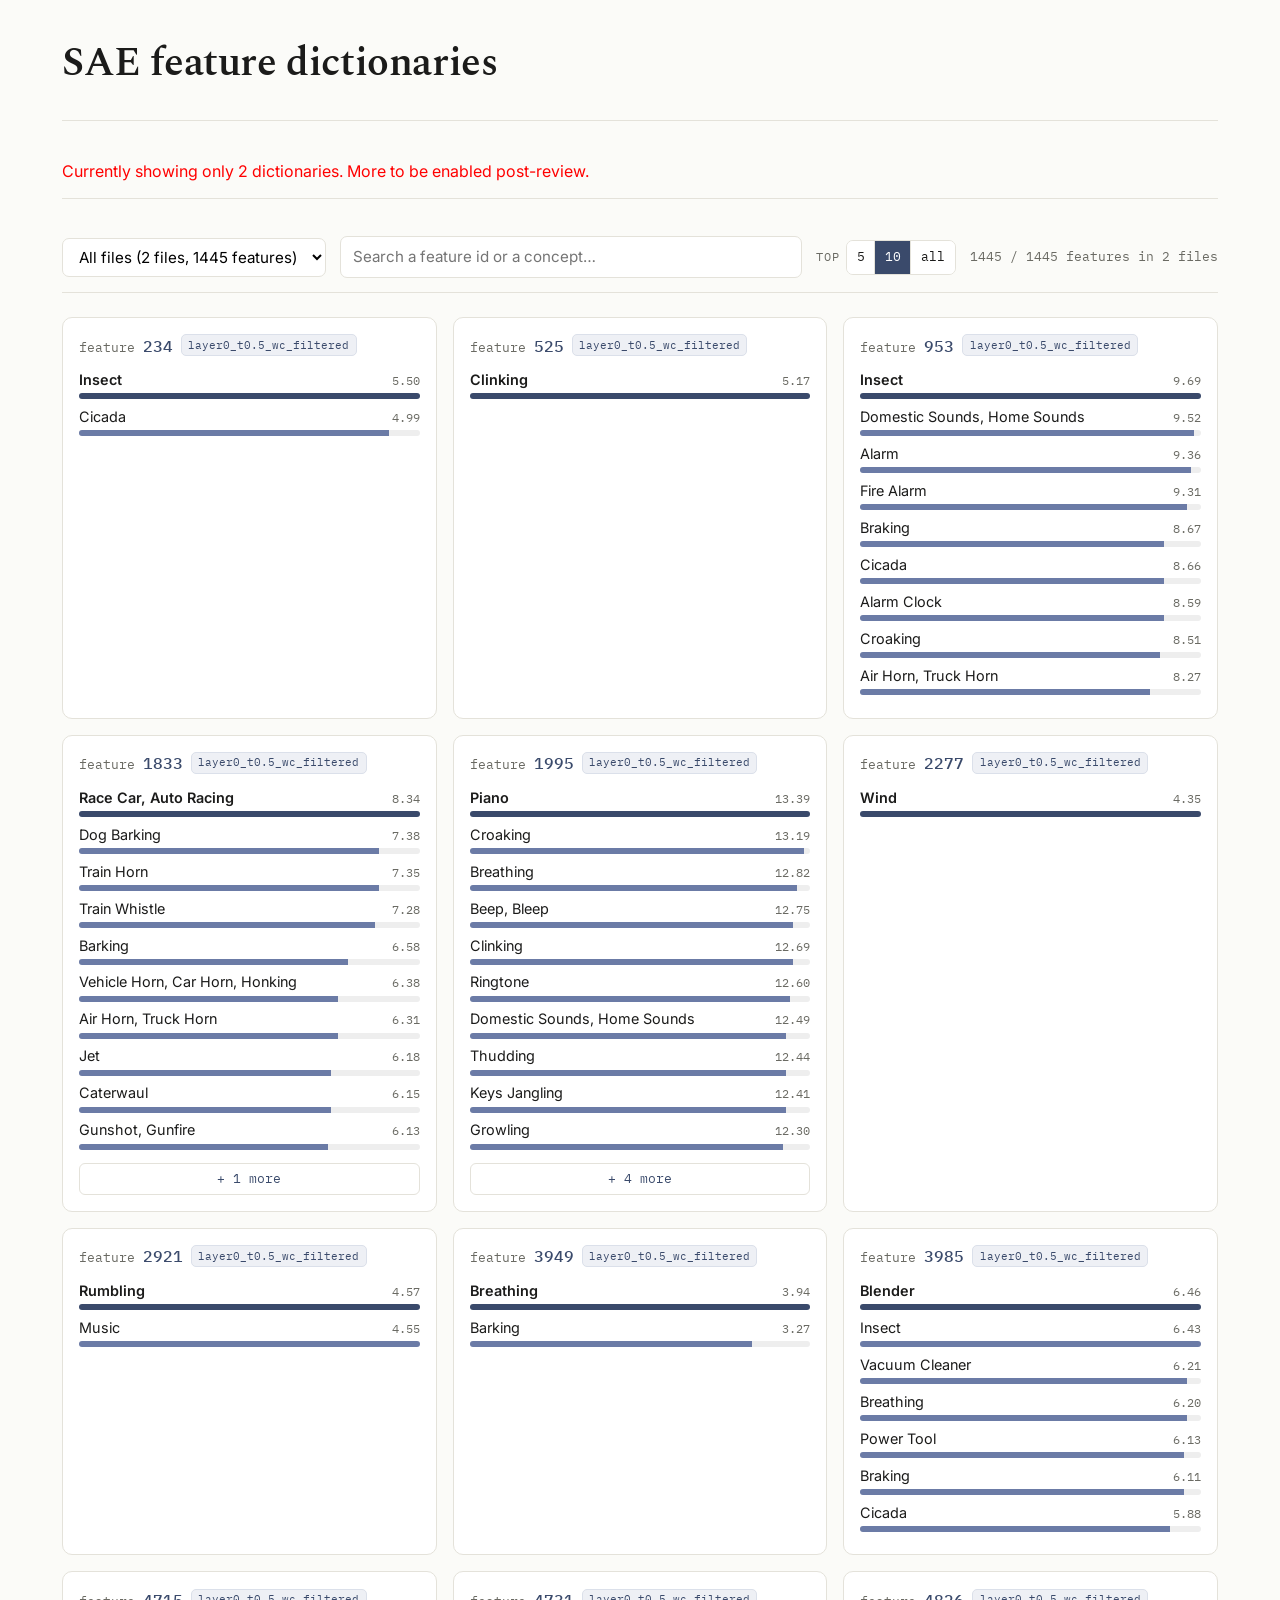
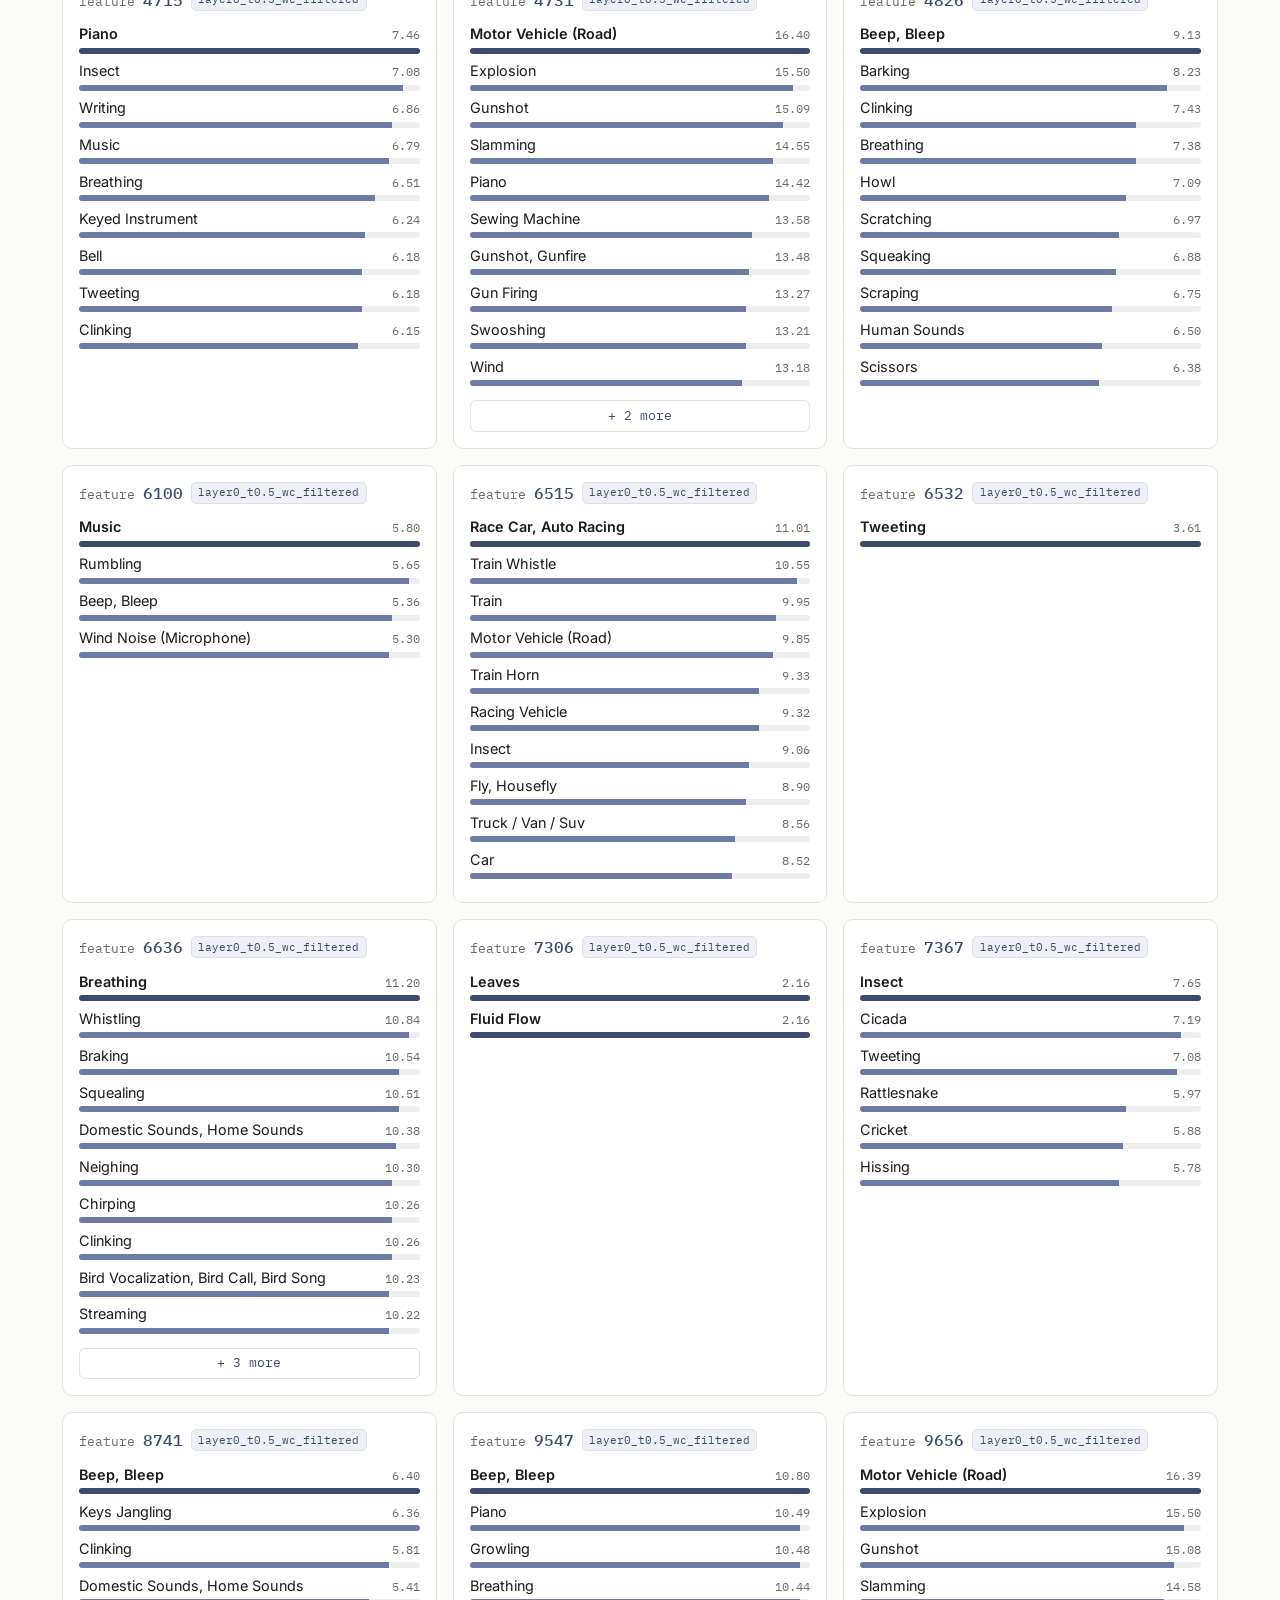
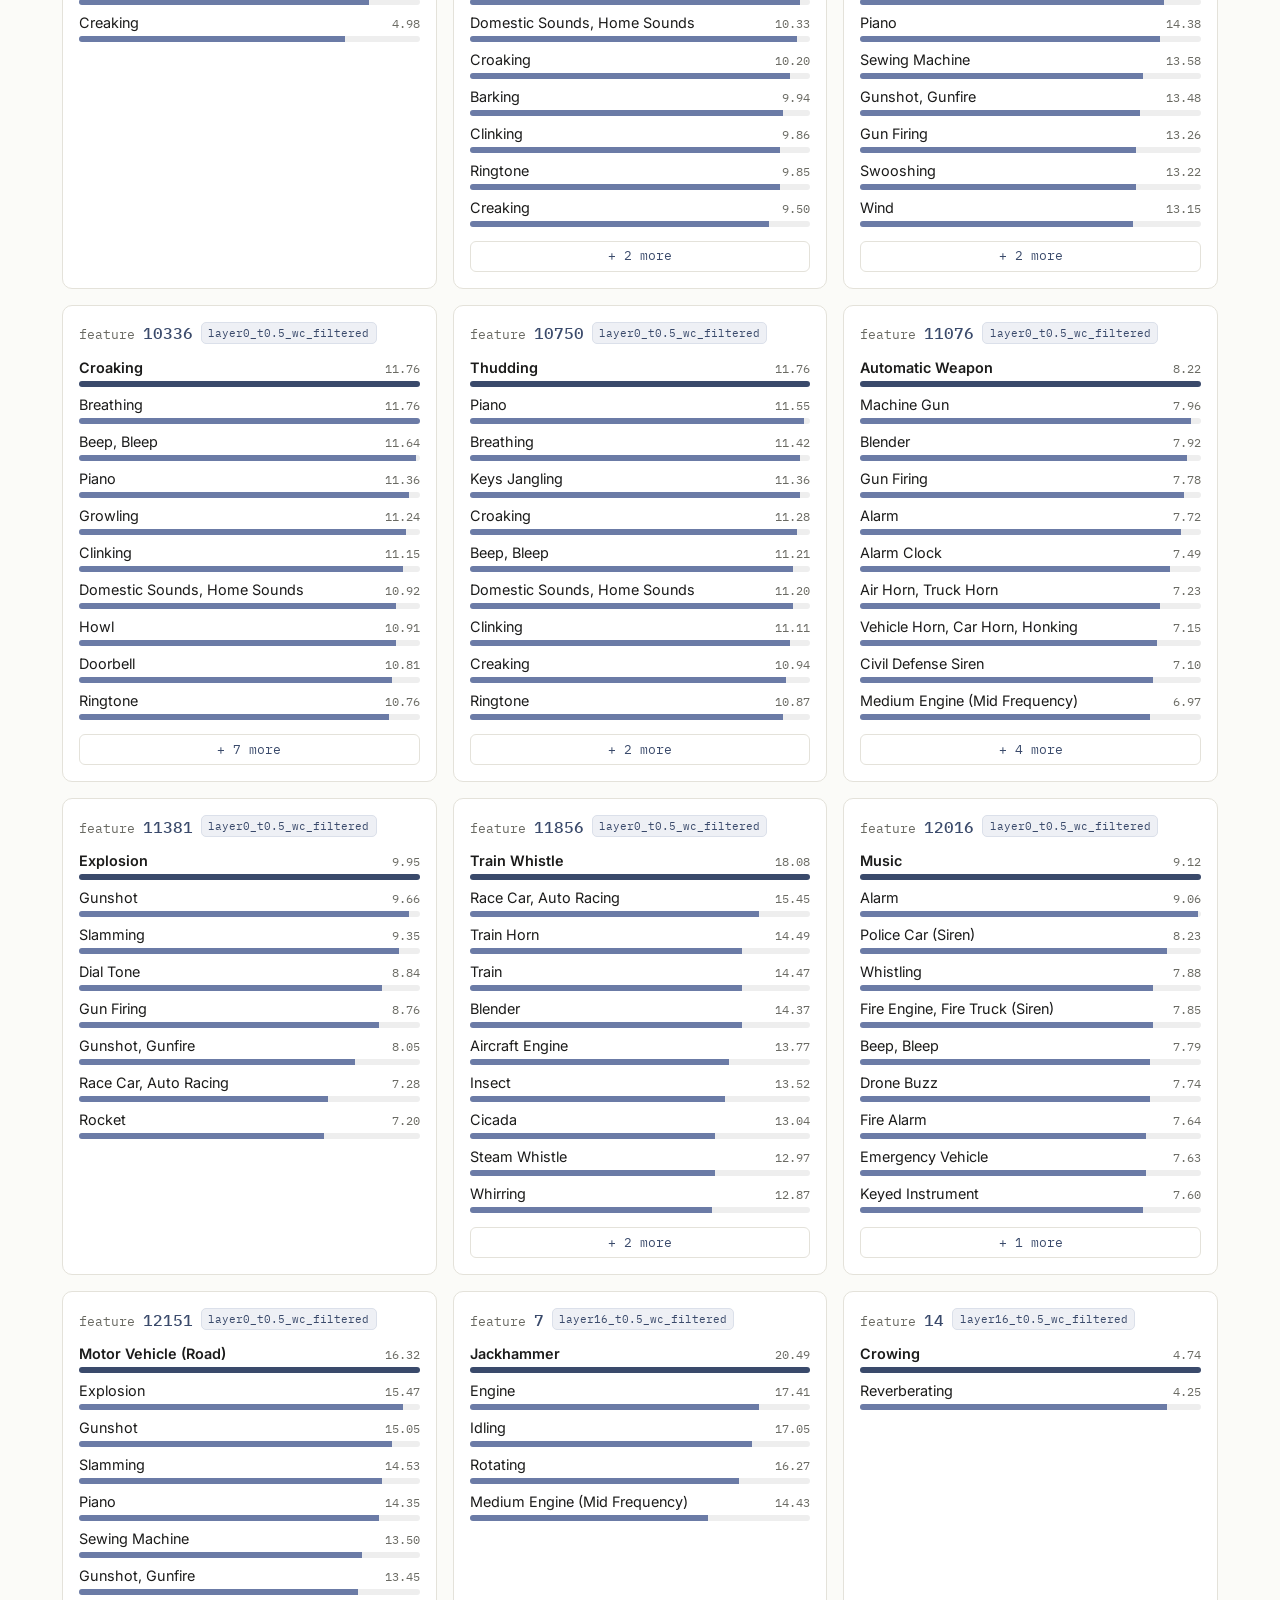
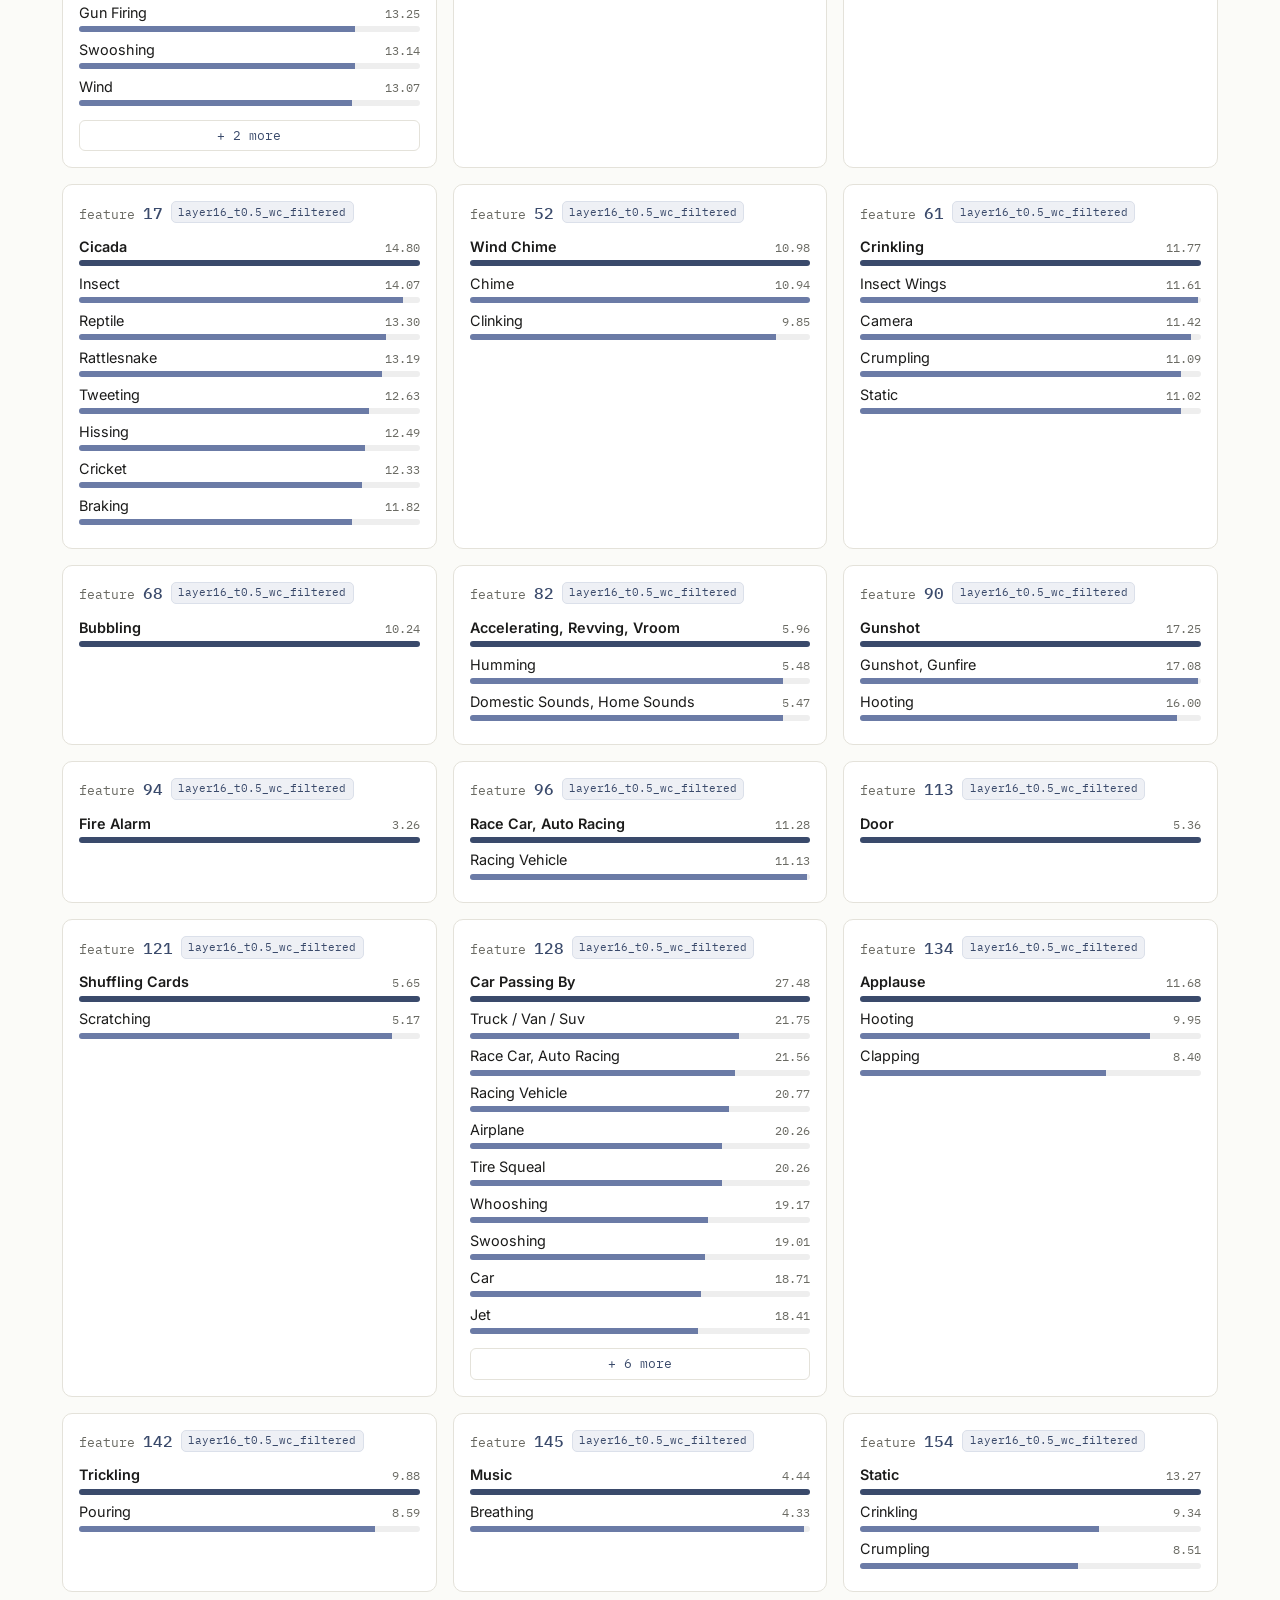
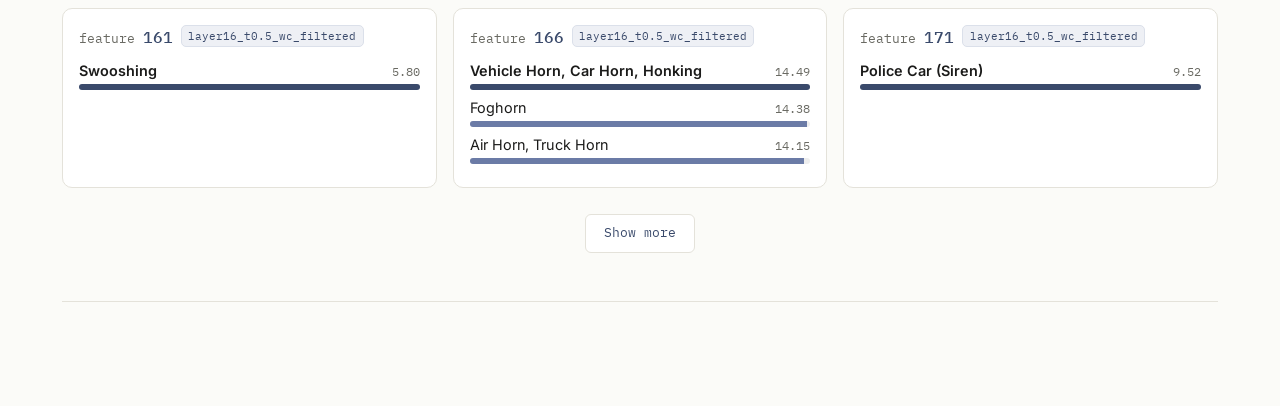
==== commit be07a79f: "features" ====
--- a/feat_site/index.html
+++ b/feat_site/index.html
@@ -17,6 +17,10 @@
   </header>
 
   <div class="controls">
+      <span style="color: red">Currently showing only 2 dictionaries. More to be enabled post-review.</span>
+    </div>
+  
+  <div class="controls">
     <select id="fileselect" class="file-select" aria-label="Choose file"></select>
     <input id="search" class="search" type="search"
       placeholder="Search a feature id or a concept&hellip;" autocomplete="off">
